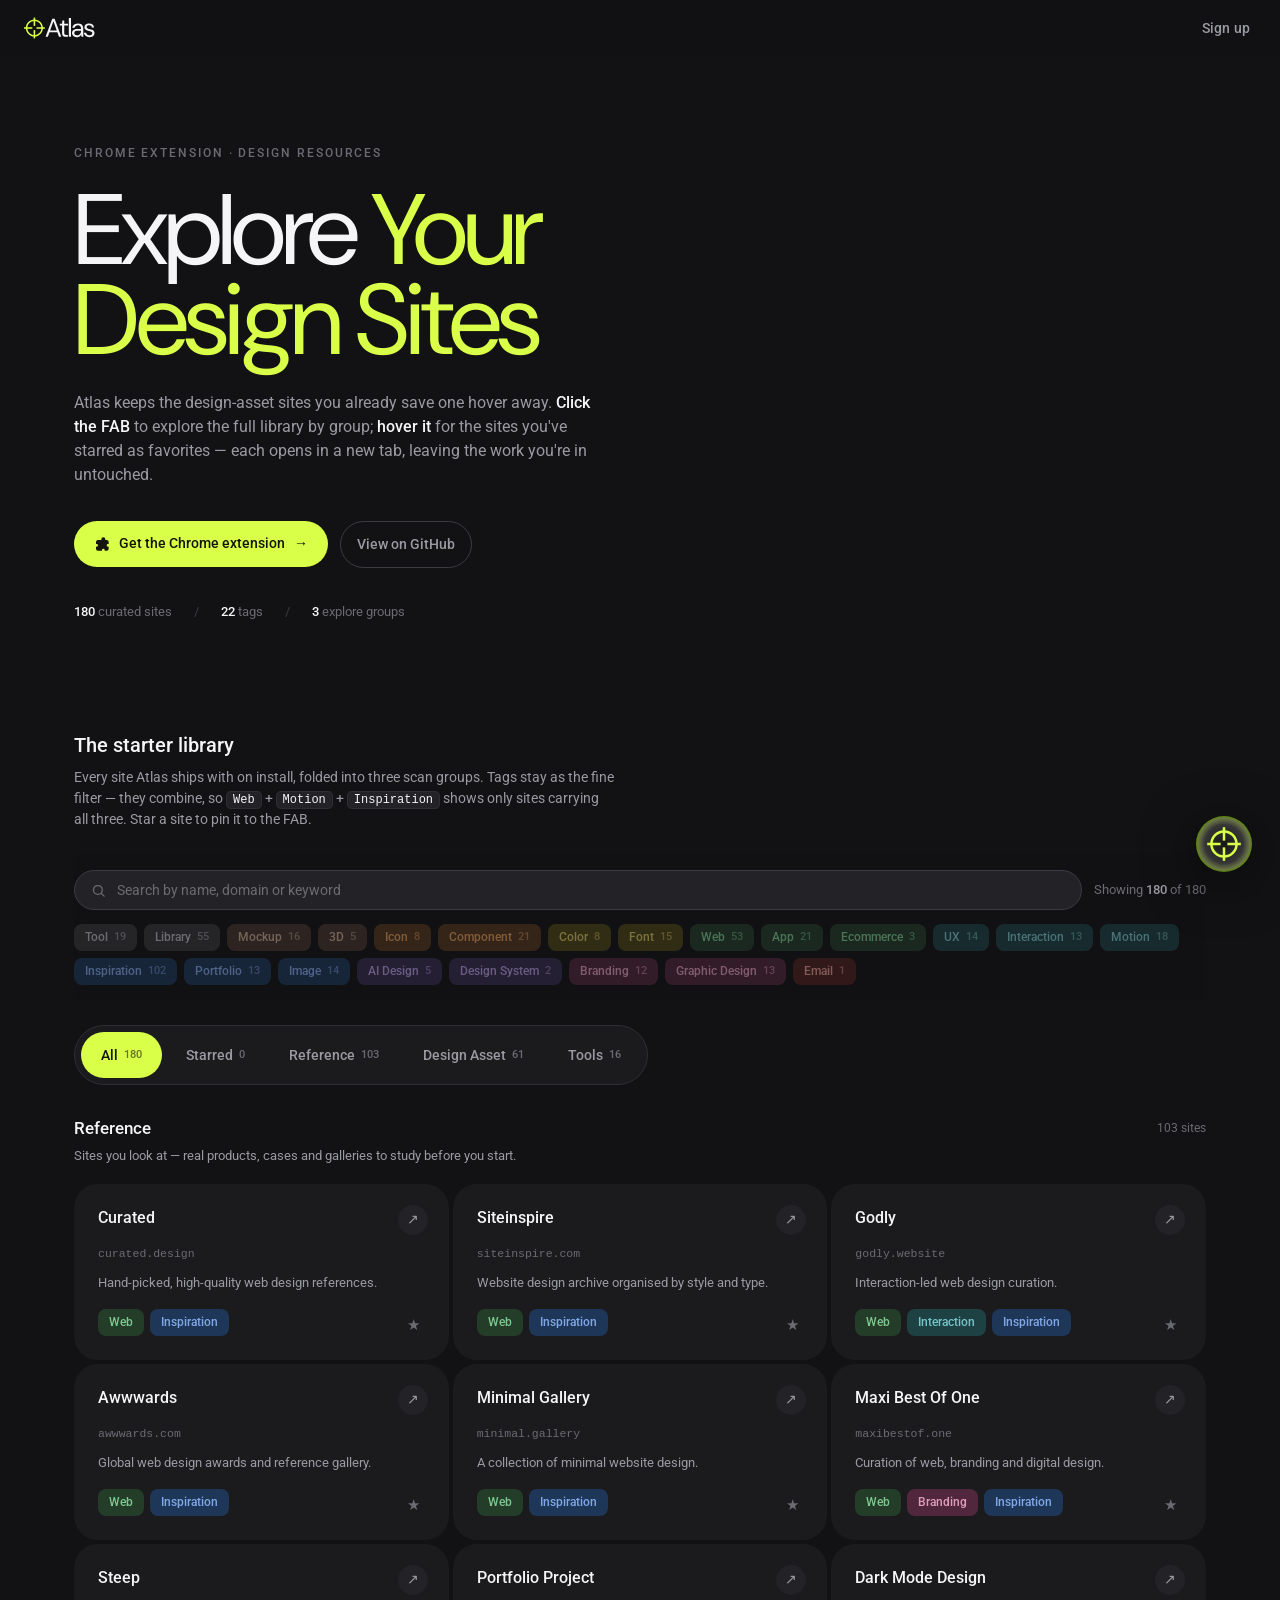
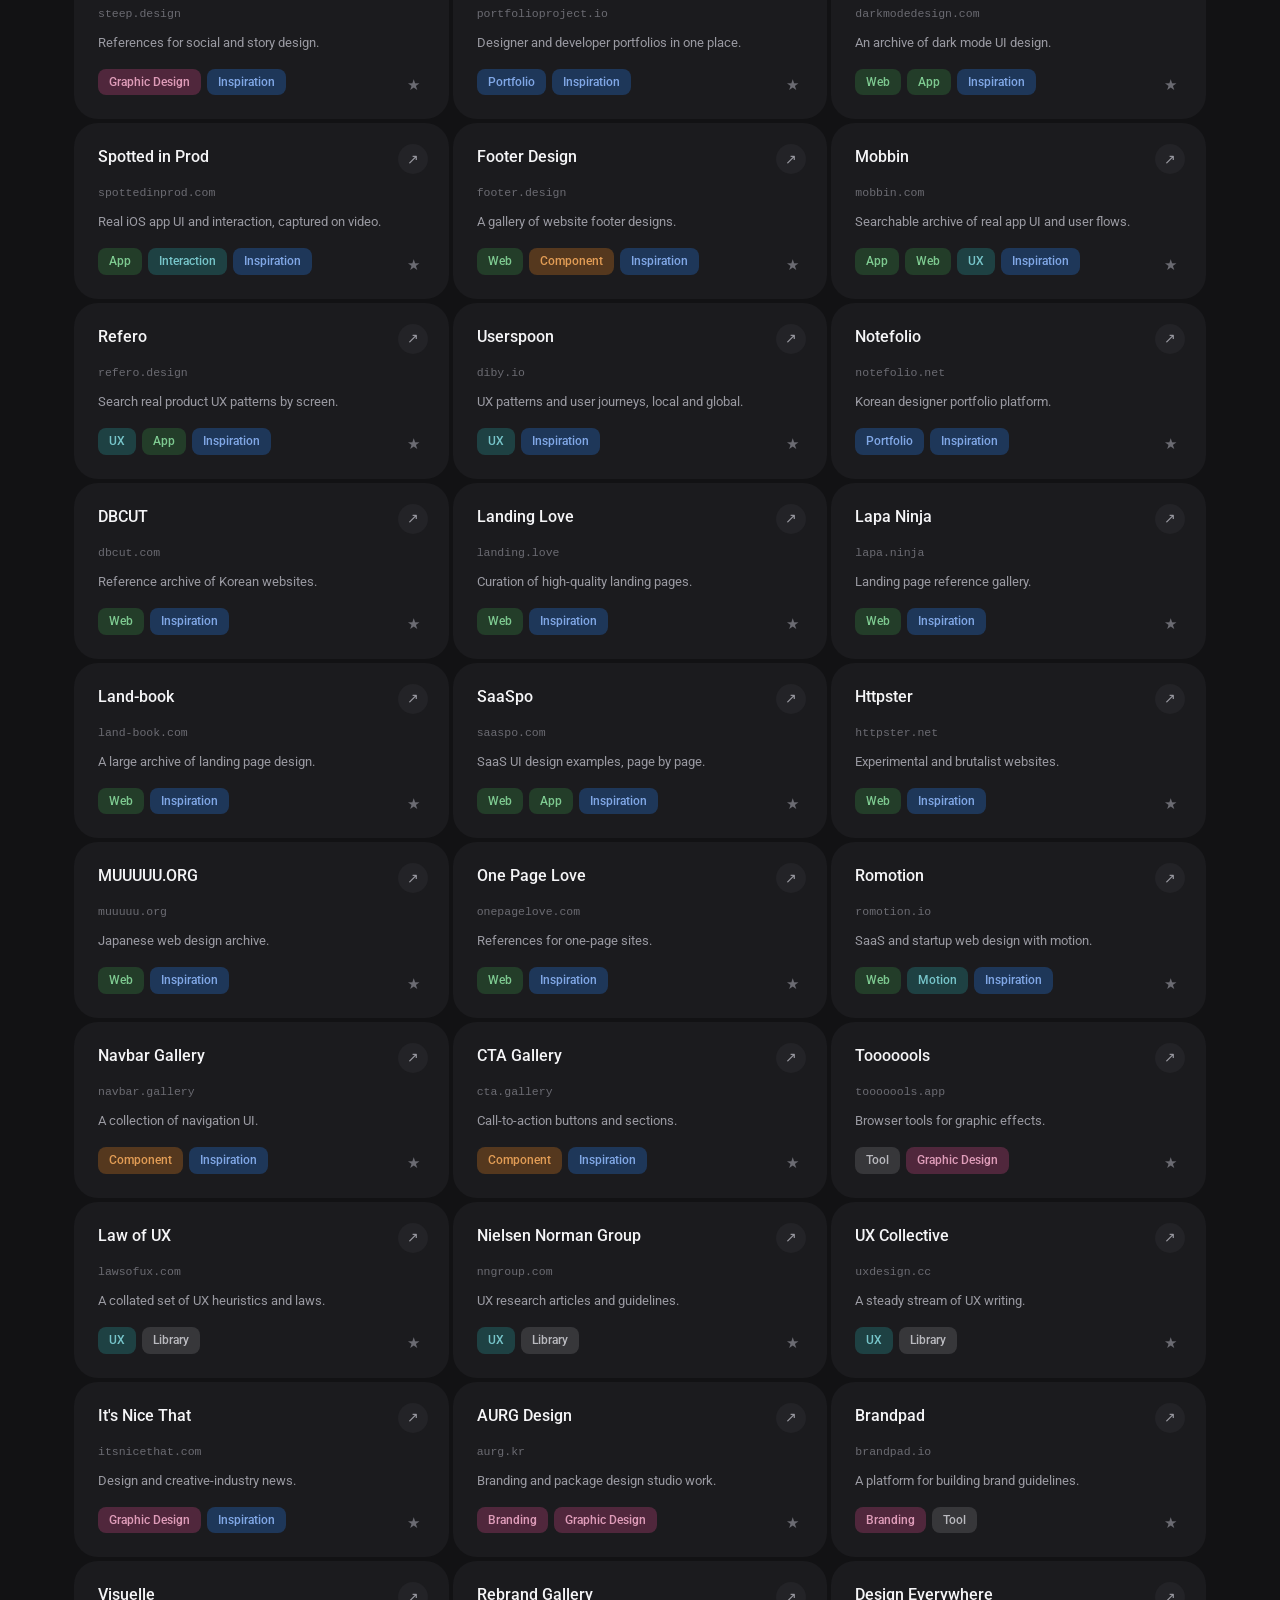
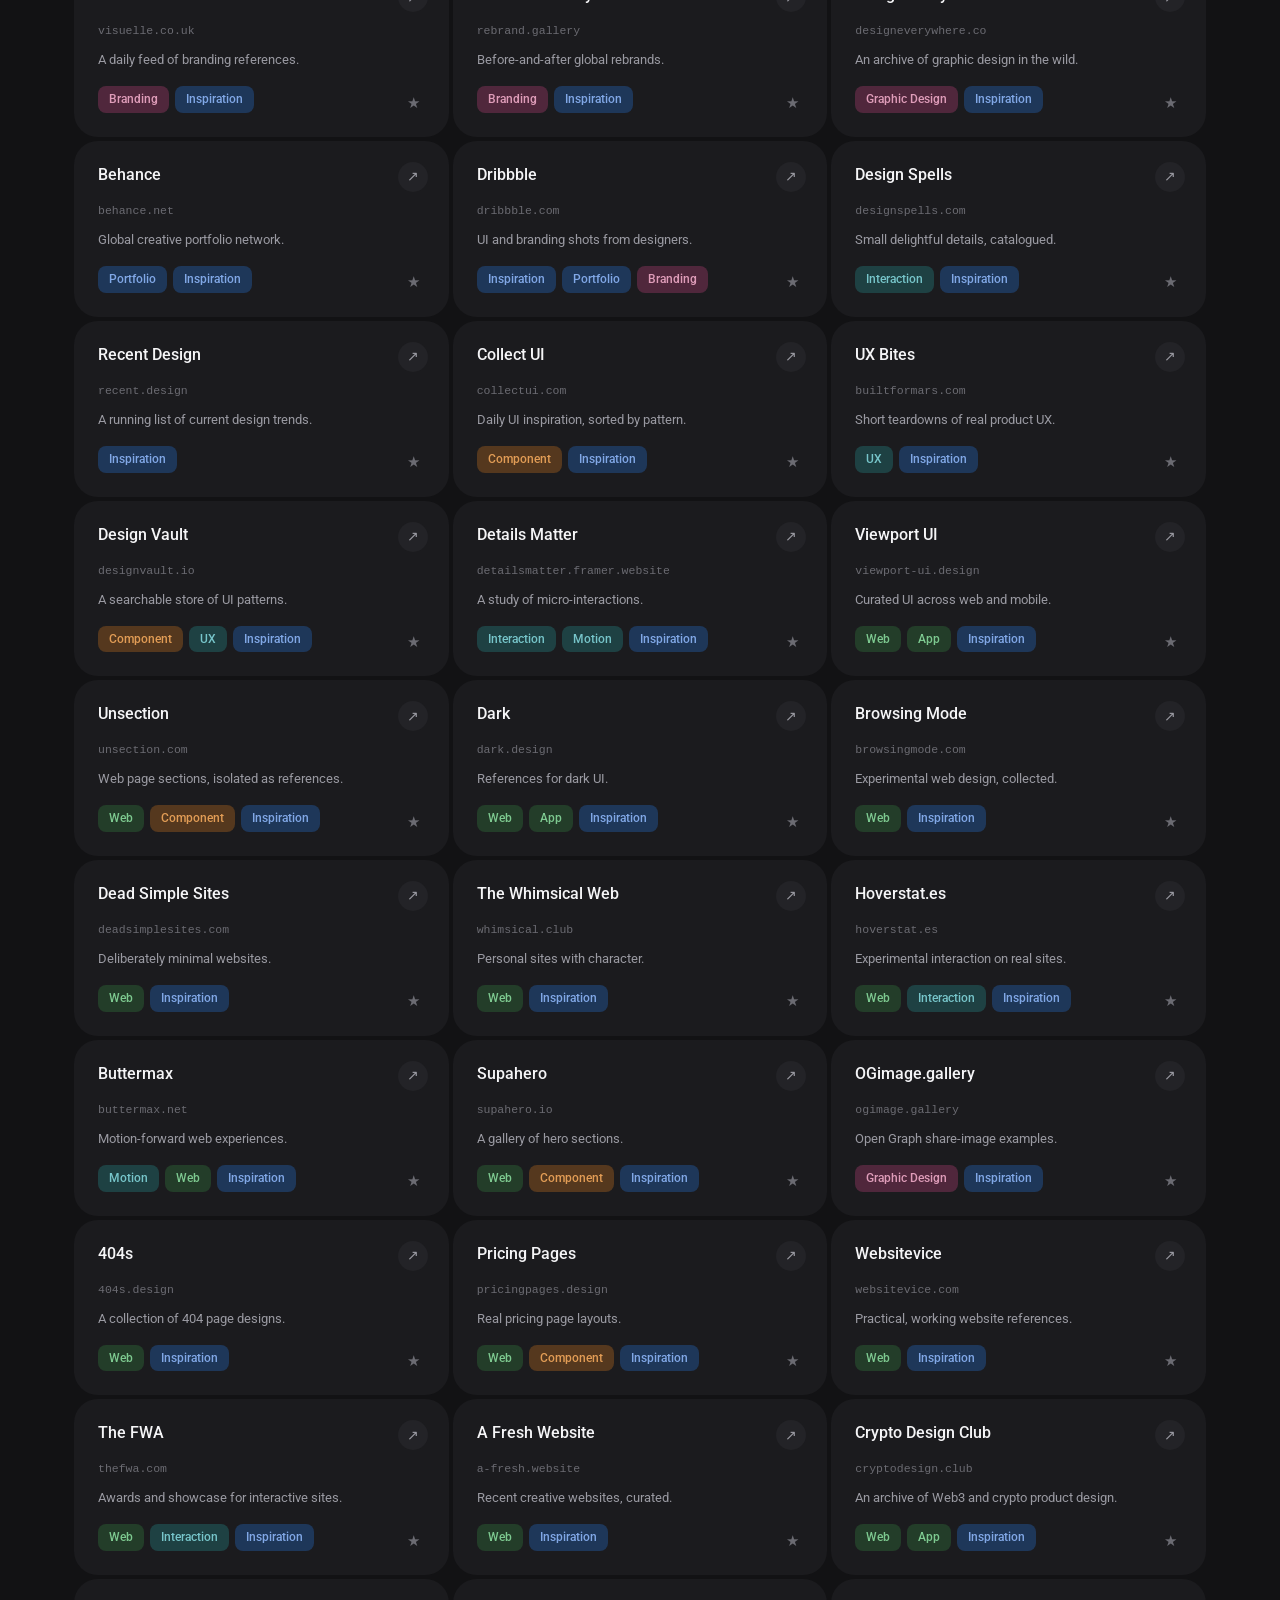
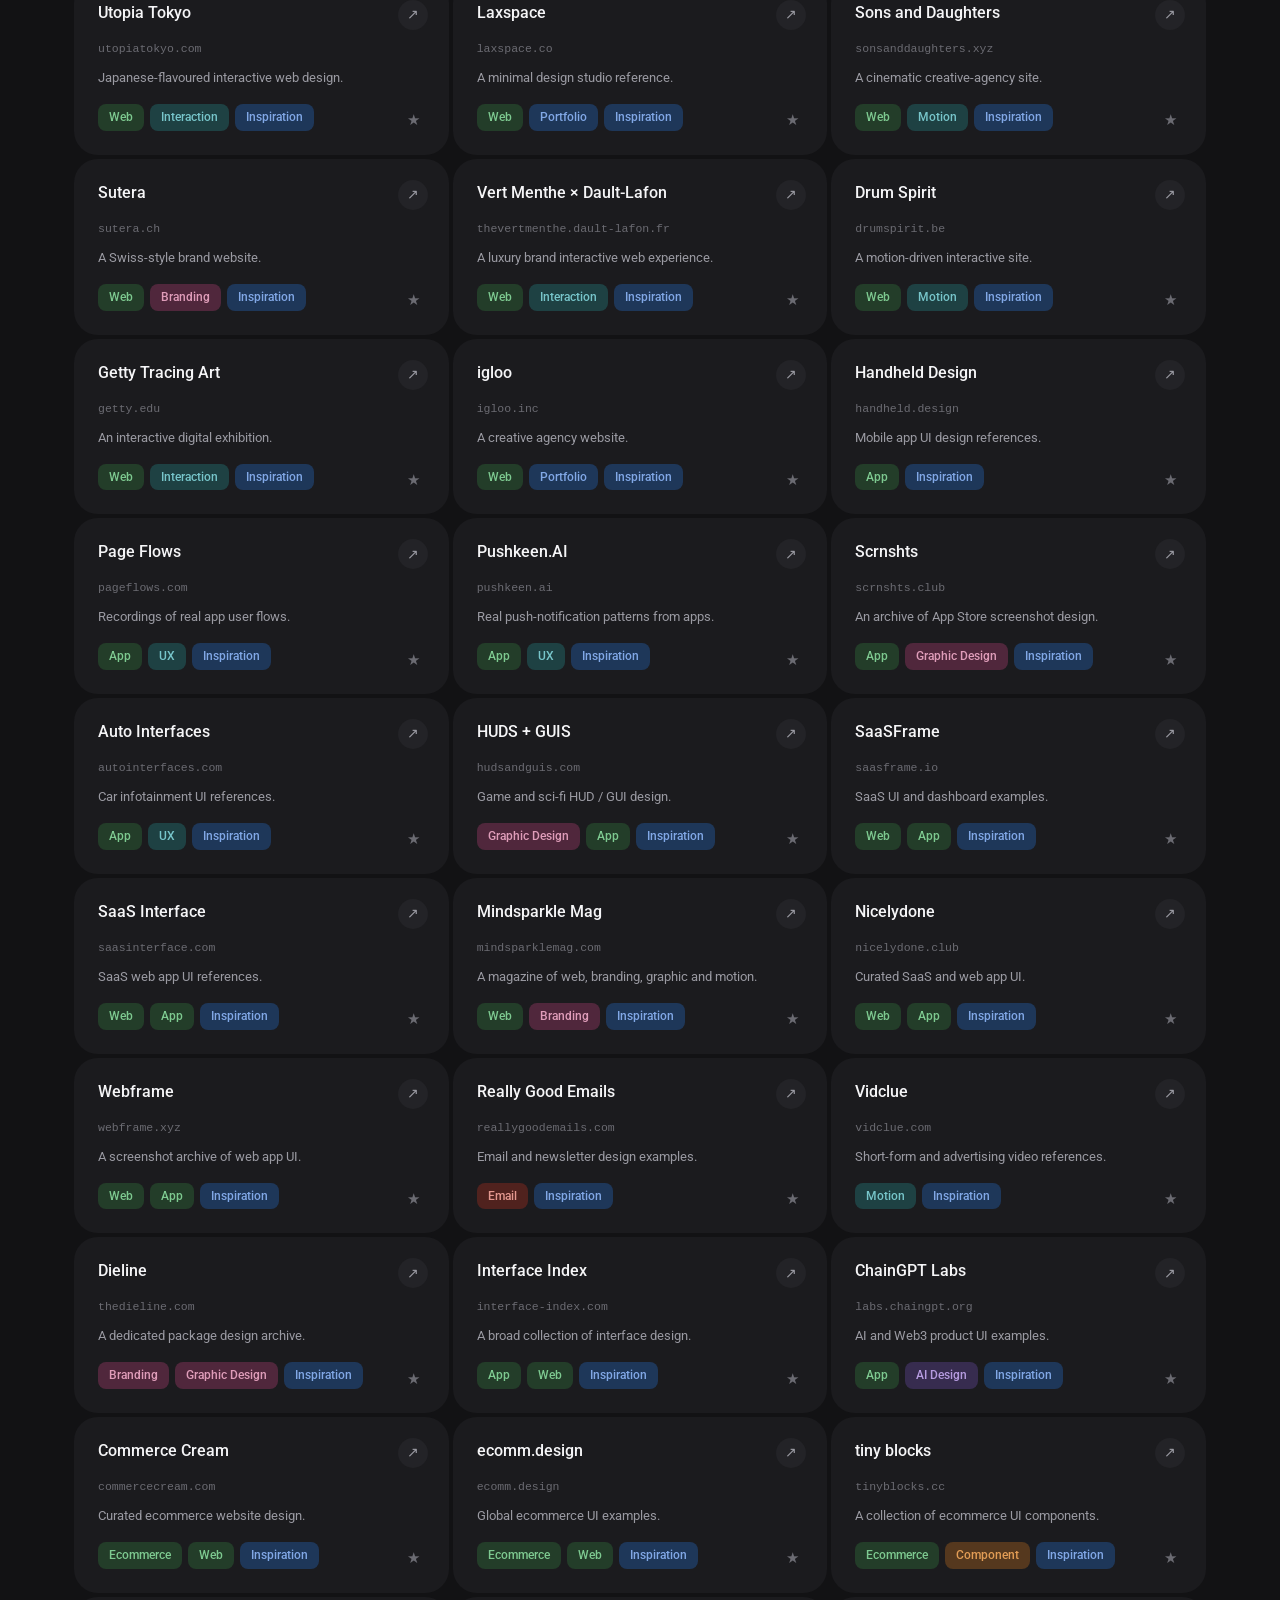
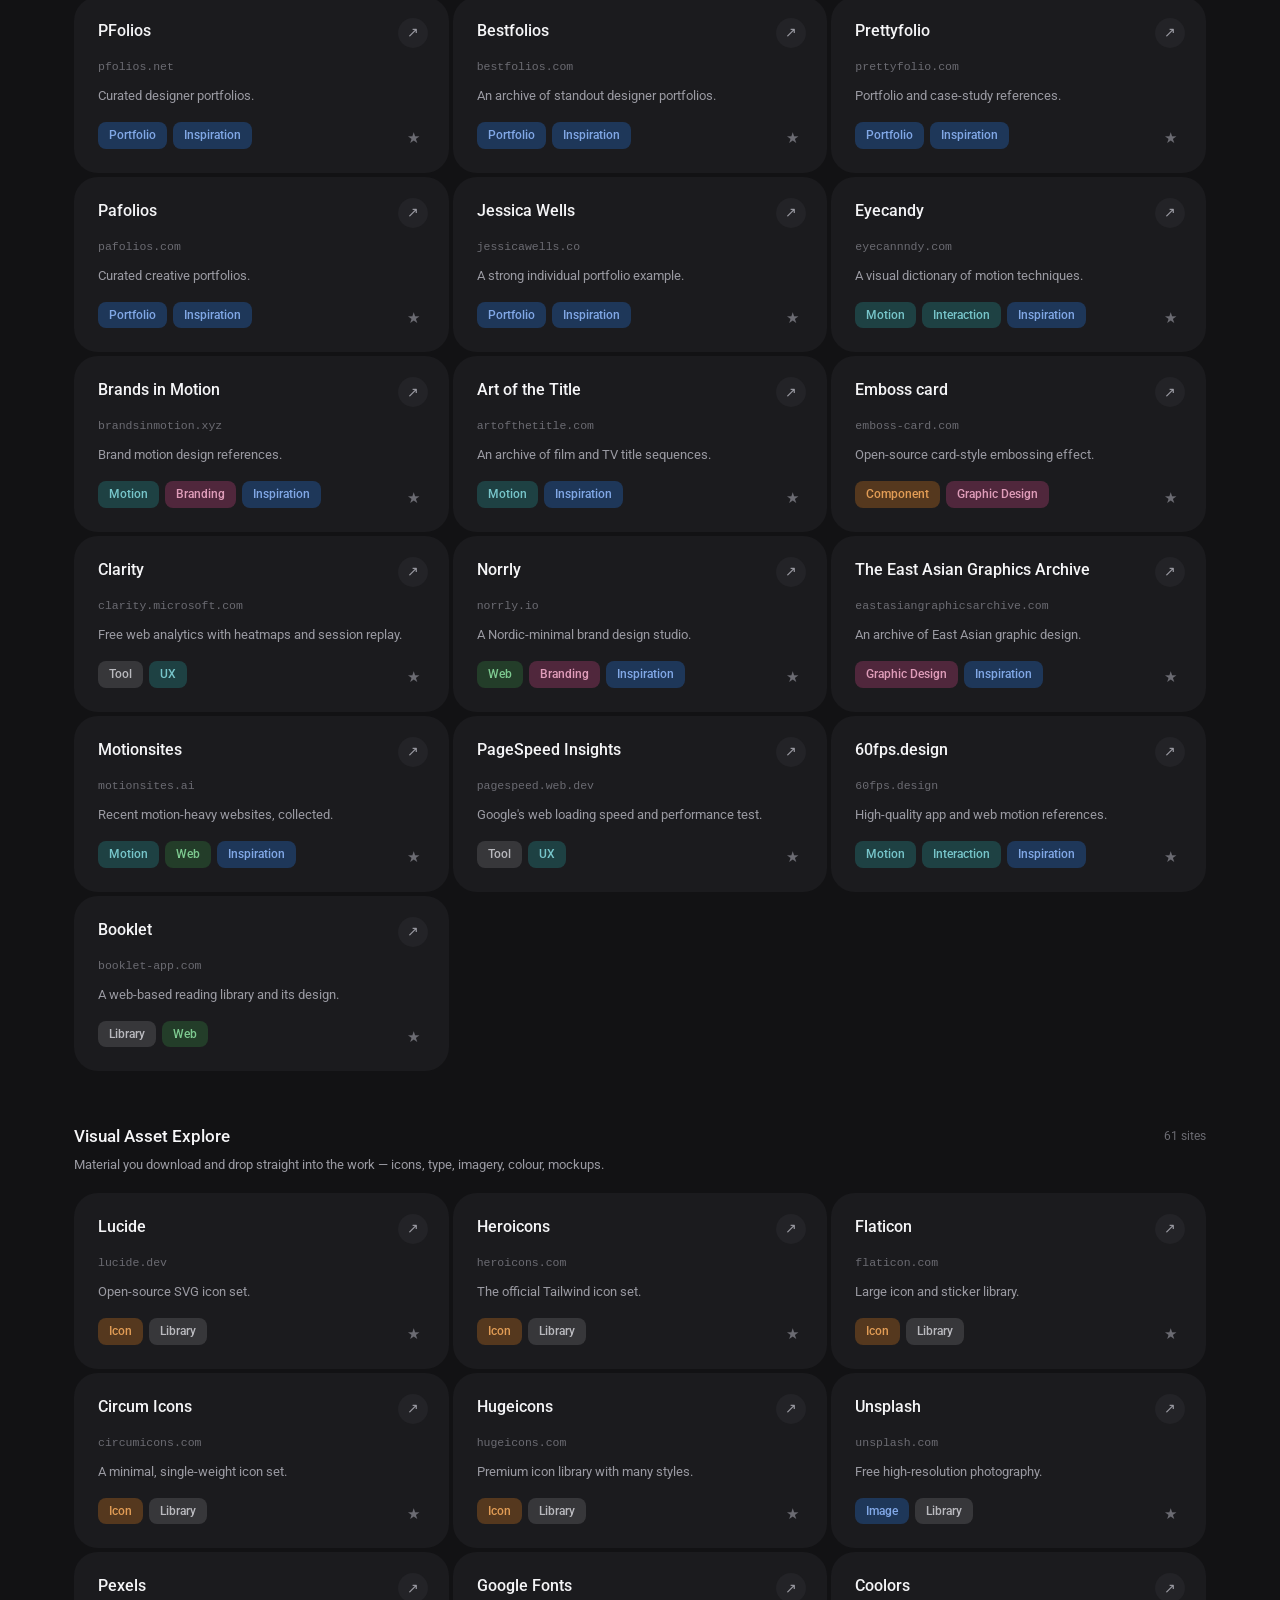
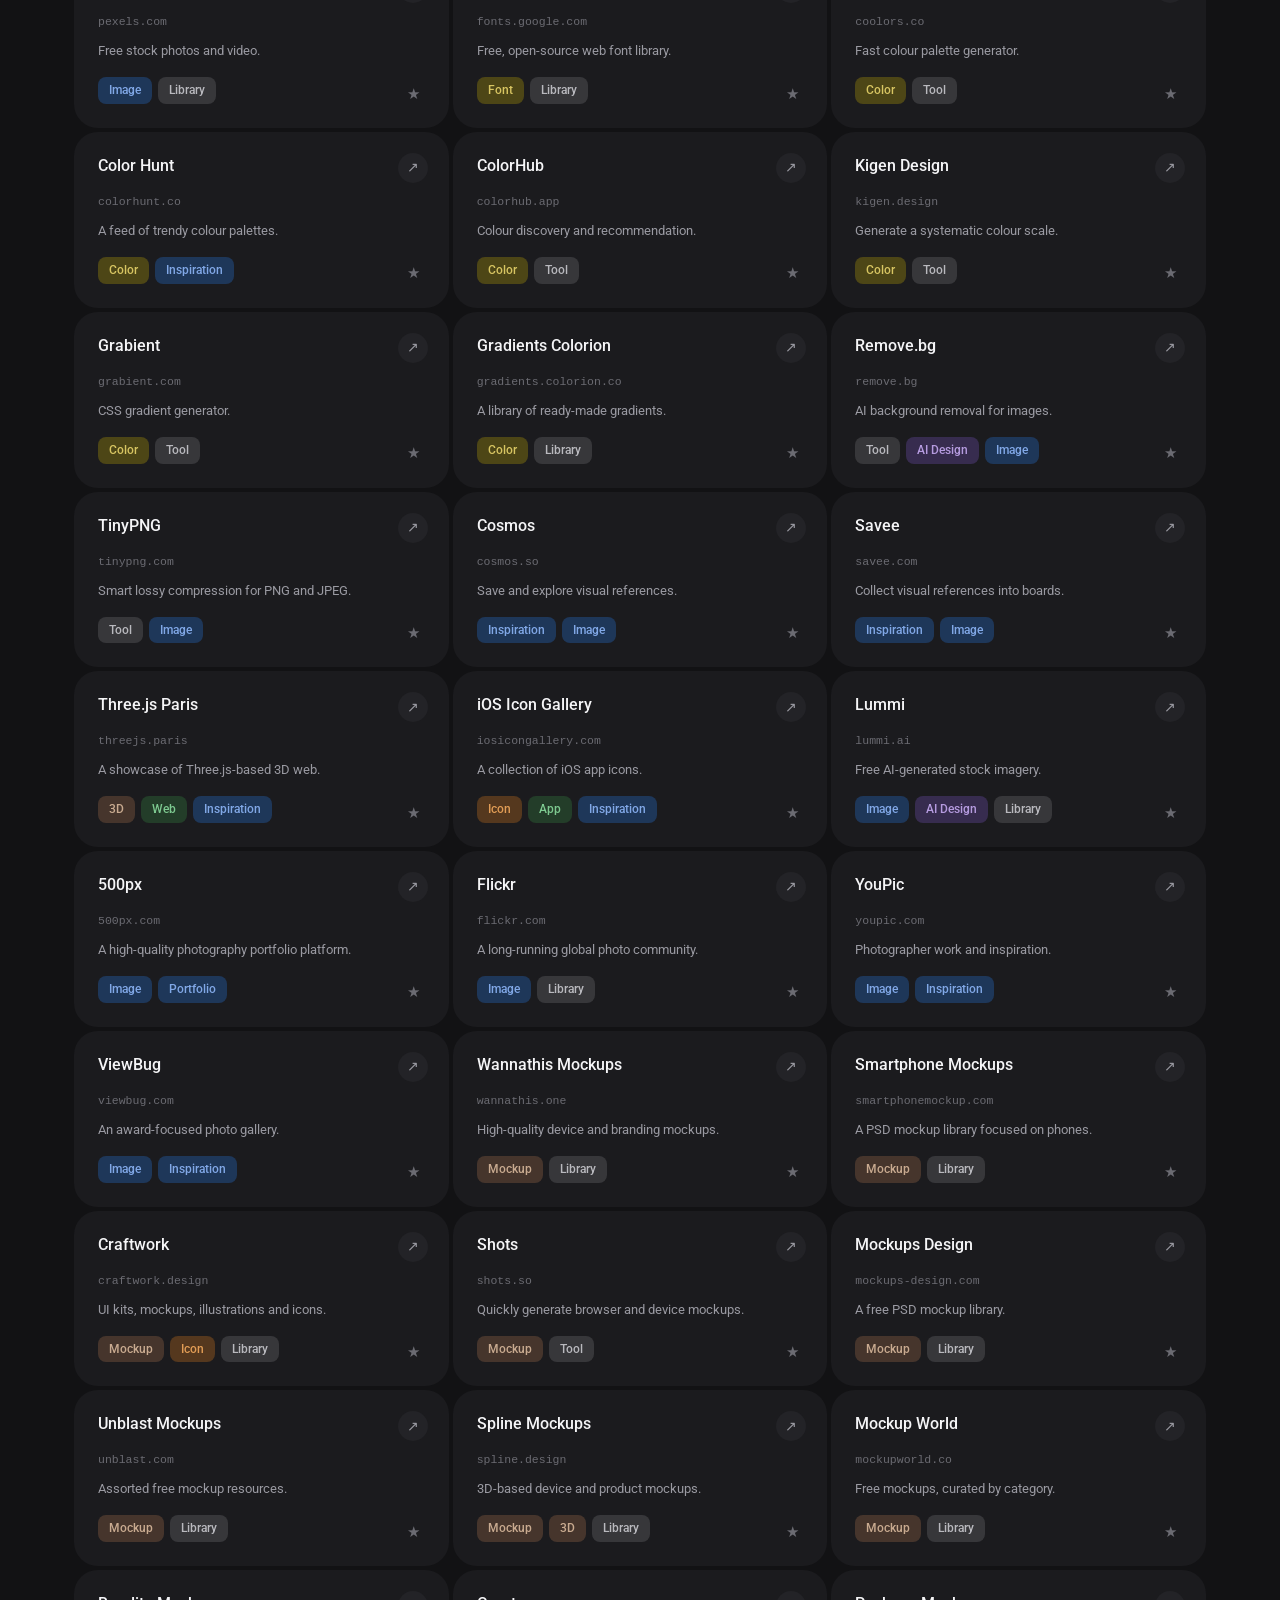
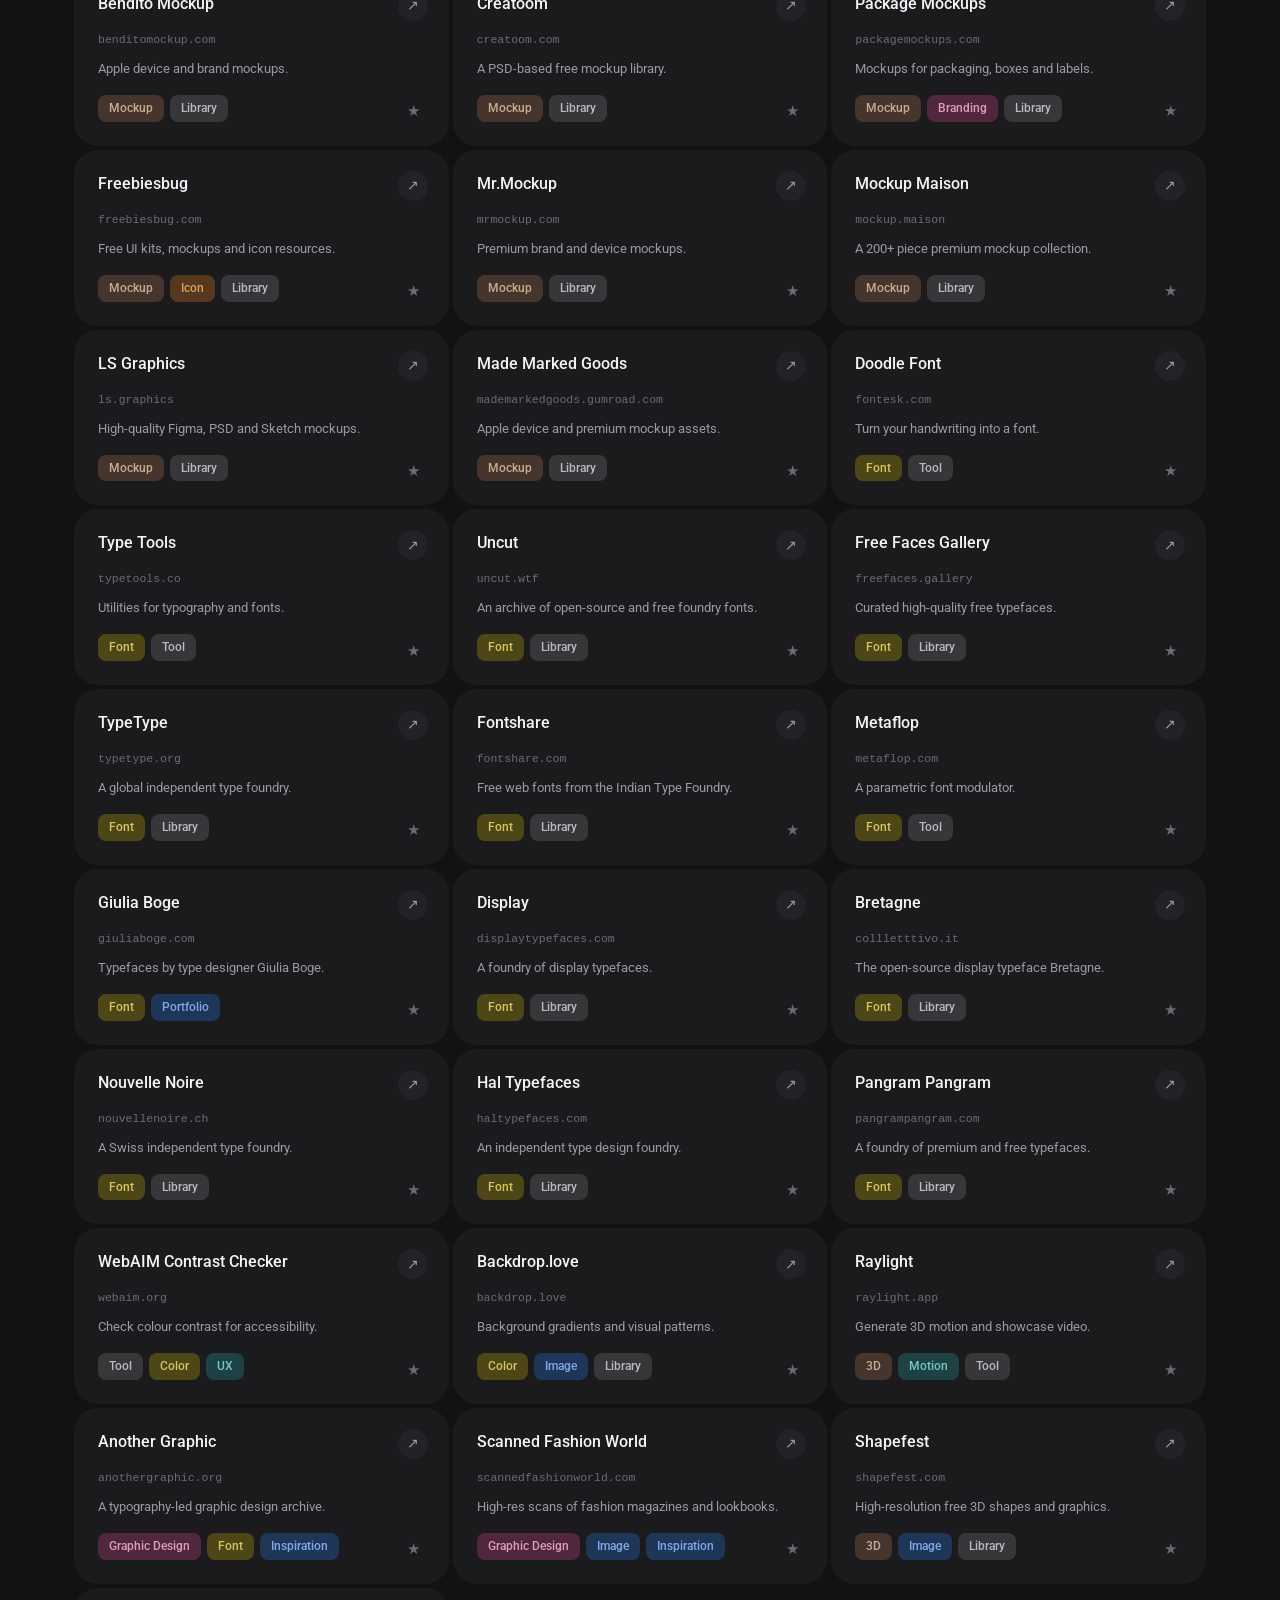
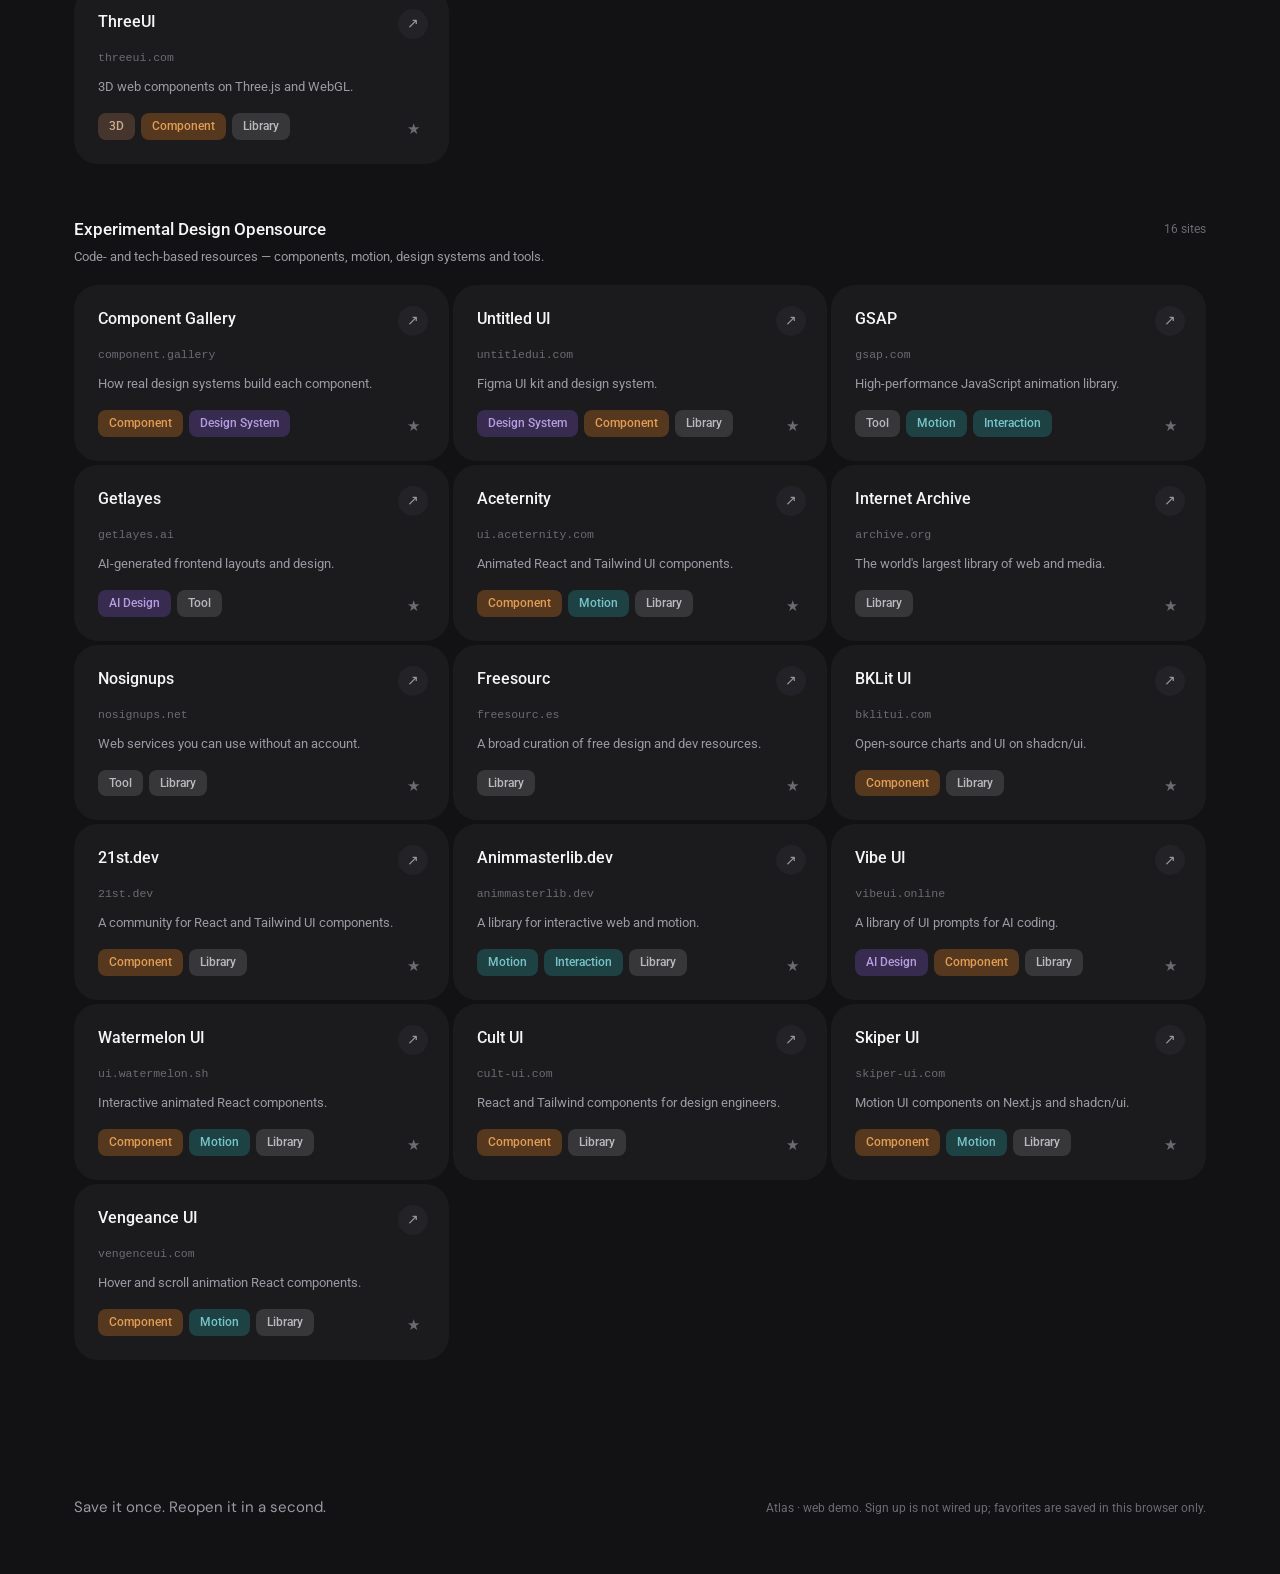
==== index.html @ dc45d429 "Hero type: -4% letter-spacing, 90px line-height Applied to both index.html (.hero-line) and the exte" ====
<!DOCTYPE html>
<html lang="en">
<head>
<meta charset="UTF-8" />
<meta name="viewport" content="width=device-width, initial-scale=1" />
<title>Atlas — Explore Your Design Sites</title>
<meta name="description" content="Atlas is a Chrome extension that keeps your saved design-asset sites one hover away. Explore the 180-site starter library by group, and star favorites onto the FAB." />
<link rel="preconnect" href="https://fonts.googleapis.com" />
<link rel="preconnect" href="https://fonts.gstatic.com" crossorigin />
<link href="https://fonts.googleapis.com/css2?family=Roboto:wght@400;500&family=DM+Sans:opsz,wght@9..40,400;9..40,500&display=swap" rel="stylesheet" />
<style>
  :root {
    --bg-base: #121214;
    --bg-surface: #1B1B1E;
    --bg-elevated: #232327;
    --border: #2E2E33;
    --border-strong: #3B3B41;
    --text-primary: #F5F5F7;
    --text-secondary: #9A9AA2;
    --text-muted: #6B6B72;
    --accent: #DAFF48;
    --accent-text: #14150A;
    --cur: url("custom%20cursor.svg") 2 20, auto;
    --cur-link: url("custom%20cursor.svg") 2 20, pointer;
    --font-ui: 'Roboto', -apple-system, BlinkMacSystemFont, 'Segoe UI', sans-serif;
    --font-hero: 'DM Sans', 'Roboto', sans-serif;
    --font-mono: ui-monospace, 'SF Mono', 'Roboto Mono', Menlo, monospace;
    --radius-sm: 6px;
    --radius-md: 10px;
    --radius-lg: 16px;
    --radius-tag: 8px;
    --header-h: 57px;
  }

  * { box-sizing: border-box; }

  html { scroll-behavior: smooth; }

  body {
    margin: 0;
    background: var(--bg-base);
    color: var(--text-primary);
    font-family: var(--font-ui);
    font-weight: 400;
    line-height: 1.55;
    -webkit-font-smoothing: antialiased;
  }

  a { color: inherit; }

  /* Site-wide custom cursor (custom cursor.svg); cursor inherits, so :root covers everything */
  :root { cursor: var(--cur); }
  a[href], button, label.search, summary, [role="button"], .fav-item { cursor: var(--cur-link); }

  ::selection { background: var(--accent); color: var(--accent-text); }

  :focus-visible {
    outline: 2px solid var(--accent);
    outline-offset: 2px;
    border-radius: 3px;
  }

  /* ---------- Header ---------- */
  .site-header {
    position: sticky;
    top: 0;
    z-index: 40;
    display: flex;
    align-items: center;
    justify-content: space-between;
    gap: 16px;
    padding: 12px 24px;
    background: rgba(18, 18, 20, 0.82);
    backdrop-filter: blur(12px);
    -webkit-backdrop-filter: blur(12px);
  }

  .brand {
    display: inline-flex;
    align-items: center;
    text-decoration: none;
  }
  .brand svg { height: 26px; width: auto; display: block; }

  .signup {
    appearance: none;
    background: transparent;
    border: none;
    padding: 8px 6px;
    margin: 0;
    font-family: var(--font-ui);
    font-weight: 500;
    font-size: 13.5px;
    letter-spacing: 0.01em;
    color: var(--text-secondary);
    cursor: var(--cur-link);
    transition: color 0.15s ease;
  }
  .signup:hover { color: var(--accent); }

  /* ---------- Layout ---------- */
  .wrap {
    max-width: 1180px;
    margin: 0 auto;
    padding: 0 24px;
  }

  /* ---------- Hero ---------- */
  .hero {
    padding: 88px 0 64px;
  }
  .hero-inner { max-width: 860px; }

  .eyebrow {
    font-size: 12px;
    font-weight: 500;
    letter-spacing: 0.16em;
    text-transform: uppercase;
    color: var(--text-muted);
    margin: 0 0 22px;
  }

  .hero-line {
    font-family: var(--font-hero);
    font-weight: 400;
    font-size: clamp(2.75rem, 11vw, 100px);
    line-height: 90px;
    letter-spacing: -0.04em;
    text-wrap: balance;
    margin: 0 0 26px;
  }
  .hero-line .accent { color: var(--accent); }

  .hero-sub {
    font-size: 15.5px;
    color: var(--text-secondary);
    max-width: 60ch;
    margin: 0 0 34px;
  }
  .hero-sub strong { font-weight: 500; color: var(--text-primary); }

  .cta-row {
    display: flex;
    flex-wrap: wrap;
    align-items: center;
    gap: 12px;
    margin: 0 0 34px;
  }

  .btn-cta {
    --glow: 0 0 0 0 rgba(218, 255, 72, 0);
    display: inline-flex;
    align-items: center;
    gap: 9px;
    padding: 12px 20px;
    border: none;
    border-radius: 999px;
    background: var(--accent);
    color: var(--accent-text);
    font-family: var(--font-ui);
    font-weight: 500;
    font-size: 14px;
    text-decoration: none;
    cursor: var(--cur-link);
    box-shadow: var(--glow);
    transition: transform 0.16s ease, box-shadow 0.22s ease, background 0.16s ease;
  }
  .btn-cta .btn-arrow {
    display: inline-flex;
    transition: transform 0.18s ease;
  }
  .btn-cta:hover {
    background: #E4FF6E;
    transform: translateY(-2px);
    box-shadow: 0 10px 30px -6px rgba(218, 255, 72, 0.45);
  }
  .btn-cta:hover .btn-arrow { transform: translateX(3px); }
  .btn-cta:active { transform: translateY(0); box-shadow: 0 4px 14px -4px rgba(218, 255, 72, 0.4); }

  .btn-ghost {
    display: inline-flex;
    align-items: center;
    gap: 7px;
    padding: 12px 16px;
    border-radius: 999px;
    border: 1px solid var(--border-strong);
    background: transparent;
    color: var(--text-secondary);
    font-size: 13.5px;
    font-weight: 500;
    text-decoration: none;
    cursor: var(--cur-link);
    transition: color 0.15s ease, border-color 0.15s ease;
  }
  .btn-ghost:hover { color: var(--text-primary); border-color: var(--text-muted); }

  .stat-row {
    display: flex;
    flex-wrap: wrap;
    align-items: baseline;
    gap: 10px 22px;
    font-size: 13px;
    color: var(--text-muted);
  }
  .stat-row b {
    font-weight: 500;
    color: var(--text-primary);
    font-variant-numeric: tabular-nums;
  }
  .stat-dot { color: var(--border-strong); }

  /* ---------- Library section ---------- */
  .library { padding: 44px 0 96px; }

  .section-head { margin-bottom: 24px; max-width: 60ch; }
  .section-head h2 {
    font-size: 20px;
    font-weight: 500;
    margin: 0 0 6px;
  }
  .section-head p {
    font-size: 13.5px;
    color: var(--text-secondary);
    margin: 0;
  }
  .section-head code {
    font-family: var(--font-mono);
    font-size: 12px;
    color: var(--text-primary);
    background: var(--bg-elevated);
    border: 1px solid var(--border);
    border-radius: 5px;
    padding: 1px 6px;
  }

  /* ---------- Toolbar ---------- */
  .toolbar {
    position: sticky;
    top: var(--header-h);
    z-index: 30;
    background: rgba(18, 18, 20, 0.9);
    backdrop-filter: blur(12px);
    -webkit-backdrop-filter: blur(12px);
    padding: 16px 0 14px;
    margin-bottom: 26px;
  }

  .search-line {
    display: flex;
    flex-wrap: wrap;
    align-items: center;
    gap: 12px;
    margin-bottom: 14px;
  }

  .search {
    flex: 1 1 260px;
    display: flex;
    align-items: center;
    gap: 9px;
    background: var(--bg-elevated);
    border: 1px solid var(--border-strong);
    border-radius: 999px;
    padding: 10px 16px;
    transition: border-color 0.15s ease;
  }
  .search:focus-within { border-color: var(--accent); }
  .search svg { flex-shrink: 0; color: var(--text-muted); }
  .search:focus-within svg { color: var(--accent); }
  .search input {
    flex: 1;
    background: transparent;
    border: none;
    outline: none;
    color: var(--text-primary);
    font-family: var(--font-ui);
    font-size: 13.5px;
  }
  .search input::placeholder { color: var(--text-muted); }

  .result-count {
    font-size: 12.5px;
    color: var(--text-muted);
    font-variant-numeric: tabular-nums;
    white-space: nowrap;
  }
  .result-count b { color: var(--text-secondary); font-weight: 500; }

  .clear-btn {
    appearance: none;
    background: transparent;
    border: 1px solid var(--border-strong);
    border-radius: var(--radius-sm);
    color: var(--text-secondary);
    font-family: var(--font-ui);
    font-size: 12.5px;
    padding: 7px 12px;
    cursor: var(--cur-link);
    transition: color 0.15s ease, border-color 0.15s ease;
  }
  .clear-btn:hover { color: var(--text-primary); border-color: var(--text-muted); }
  .clear-btn[hidden] { display: none; }

  .tag-filter {
    display: flex;
    flex-wrap: wrap;
    gap: 7px;
  }

  .tag {
    display: inline-flex;
    align-items: center;
    gap: 6px;
    border-radius: var(--radius-tag);
    font-size: 12px;
    font-weight: 500;
    padding: 4px 10px;
    line-height: 1.4;
    white-space: nowrap;
  }
  .tag .n {
    font-size: 10.5px;
    opacity: 0.6;
    font-variant-numeric: tabular-nums;
  }

  button.tag {
    appearance: none;
    border: 1px solid transparent;
    cursor: var(--cur-link);
    opacity: 0.5;
    transition: opacity 0.14s ease, box-shadow 0.14s ease, border-color 0.14s ease;
    font-family: var(--font-ui);
  }
  button.tag:hover { opacity: 0.85; }
  button.tag[aria-pressed="true"] { opacity: 1; }

  /* ---------- In-page nav (segmented control) ---------- */
  .viewnav {
    display: inline-flex;
    align-items: center;
    height: 60px;
    gap: 4px;
    margin-bottom: 30px;
    padding: 6px;
    background: var(--bg-surface);
    border: 1px solid var(--border);
    border-radius: 999px;
  }
  .viewnav button {
    appearance: none;
    border: none;
    height: 100%;
    display: inline-flex;
    align-items: center;
    background: transparent;
    color: var(--text-secondary);
    font-family: var(--font-ui);
    font-weight: 500;
    font-size: 13.5px;
    padding: 0 20px;
    border-radius: 999px;
    cursor: var(--cur-link);
    white-space: nowrap;
    transition: color 0.15s ease, background 0.15s ease;
  }
  .viewnav button:hover { color: var(--text-primary); }
  .viewnav button[aria-selected="true"] {
    background: var(--accent);
    color: var(--accent-text);
  }
  .viewnav .vn-count {
    font-size: 11px;
    color: var(--text-muted);
    margin-left: 6px;
    font-variant-numeric: tabular-nums;
  }
  .viewnav button[aria-selected="true"] .vn-count { color: rgba(20, 21, 10, 0.6); }

  @media (max-width: 560px) {
    .viewnav { display: flex; width: 100%; overflow-x: auto; }
  }

  /* ---------- Card grid ---------- */
  .grid {
    display: grid;
    grid-template-columns: repeat(auto-fill, minmax(288px, 1fr));
    gap: 4px;
  }

  .card {
    display: flex;
    flex-direction: column;
    gap: 10px;
    background: var(--bg-surface);
    border: none;
    border-radius: 24px;
    padding: 24px;
    transition: transform 0.15s ease, background 0.15s ease;
  }
  .card:hover {
    background: #212125;
    transform: translateY(-2px);
  }

  .card-top {
    display: flex;
    align-items: flex-start;
    justify-content: space-between;
    gap: 10px;
  }
  .card-name {
    font-size: 16px;
    font-weight: 500;
    margin: 0;
    line-height: 1.3;
  }
  .card-open {
    flex-shrink: 0;
    width: 30px;
    height: 30px;
    margin: -3px -3px 0 0;
    display: flex;
    align-items: center;
    justify-content: center;
    border-radius: 50%;
    background: var(--bg-elevated);
    color: var(--text-secondary);
    text-decoration: none;
    font-size: 14px;
    transition: background 0.15s ease, color 0.15s ease;
  }
  .card-open:hover { background: var(--accent); color: var(--accent-text); }

  .card-domain {
    font-family: var(--font-mono);
    font-size: 11.5px;
    color: var(--text-muted);
    word-break: break-all;
  }

  .card-desc {
    font-size: 13px;
    color: var(--text-secondary);
    margin: 0;
    display: -webkit-box;
    -webkit-line-clamp: 3;
    -webkit-box-orient: vertical;
    overflow: hidden;
  }

  .card-foot {
    display: flex;
    align-items: flex-end;
    justify-content: space-between;
    gap: 10px;
    margin-top: auto;
    padding-top: 6px;
  }
  .card-tags {
    display: flex;
    flex-wrap: wrap;
    gap: 6px;
  }
  .card-tags button.tag { opacity: 0.92; }
  .card-tags button.tag:hover { opacity: 1; }

  .card-star {
    flex-shrink: 0;
    align-self: flex-end;
    margin: 0 -4px -4px 0;
    width: 30px;
    height: 30px;
    display: flex;
    align-items: center;
    justify-content: center;
    border: none;
    background: transparent;
    color: var(--text-muted);
    font-size: 15px;
    line-height: 1;
    border-radius: 50%;
    cursor: var(--cur-link);
    transition: color 0.15s ease, background 0.15s ease, transform 0.15s ease;
  }
  .card-star:hover { color: var(--text-secondary); background: var(--bg-elevated); }
  .card-star:active { transform: scale(0.88); }
  .card-star[aria-pressed="true"] { color: var(--accent); }

  /* ---------- Explore groups (planning doc §7-3) ---------- */
  #groups { display: flex; flex-direction: column; gap: 52px; }
  .group[hidden] { display: none; }

  .group-head {
    display: flex;
    align-items: flex-start;
    justify-content: space-between;
    gap: 16px;
    margin-bottom: 18px;
  }
  .group-titles { max-width: 64ch; }
  .group-titles h3 {
    font-size: 17px;
    font-weight: 500;
    margin: 0 0 5px;
  }
  .group-titles p {
    font-size: 13px;
    color: var(--text-secondary);
    margin: 0;
  }
  .group-count {
    flex-shrink: 0;
    font-size: 12px;
    color: var(--text-muted);
    font-variant-numeric: tabular-nums;
    white-space: nowrap;
    padding-top: 4px;
  }
  .group-empty {
    color: var(--text-muted);
    font-size: 13px;
    margin: 4px 0 0;
  }
  .groups-empty {
    color: var(--text-muted);
    font-size: 14px;
    text-align: center;
    padding: 64px 20px;
    margin: 0;
  }

  /* ---------- FAB dock — the Chrome-extension FAB (planning doc §8) ---------- */
  .fab-dock {
    position: fixed;
    right: 28px;
    bottom: 28px;
    z-index: 50;
    display: flex;
    flex-direction: column;
    align-items: flex-end;
    gap: 12px;
  }

  .fav-stack {
    display: flex;
    flex-direction: column;
    align-items: flex-end;
    gap: 8px;
    opacity: 0;
    transform: translateY(8px);
    pointer-events: none;
    transition: opacity 0.18s ease, transform 0.18s ease;
  }
  .fab-dock:hover .fav-stack,
  .fab-dock:focus-within .fav-stack {
    opacity: 1;
    transform: translateY(0);
    pointer-events: auto;
  }

  .fav-item {
    display: inline-flex;
    align-items: center;
    gap: 10px;
    max-width: 244px;
    padding: 8px 13px;
    background: var(--bg-elevated);
    border: 1px solid var(--border-strong);
    border-radius: 999px;
    color: var(--text-primary);
    font-size: 12.5px;
    font-weight: 500;
    text-decoration: none;
    box-shadow: 0 8px 22px rgba(0, 0, 0, 0.45);
    transition: border-color 0.15s ease;
  }
  .fav-item > span:first-child { overflow: hidden; text-overflow: ellipsis; white-space: nowrap; }
  .fav-item .fav-go { color: var(--text-muted); flex-shrink: 0; }
  .fav-item:hover { border-color: var(--accent); }
  .fav-item:hover .fav-go { color: var(--accent); }

  .fav-empty {
    margin: 0;
    padding: 8px 13px;
    background: var(--bg-elevated);
    border: 1px dashed var(--border-strong);
    border-radius: 999px;
    color: var(--text-muted);
    font-size: 12px;
    box-shadow: 0 8px 22px rgba(0, 0, 0, 0.45);
  }

  .fab {
    position: relative;
    width: 56px;
    height: 56px;
    padding: 0;
    border: none;
    background: transparent;
    border-radius: 50%;
    cursor: var(--cur-link);
    filter: drop-shadow(0 10px 26px rgba(0, 0, 0, 0.55));
    transition: transform 0.16s ease;
  }
  .fab img { display: block; width: 56px; height: 56px; pointer-events: none; }
  .fab:hover { transform: translateY(-2px); }
  .fab:active { transform: translateY(0); }

  .fab-badge {
    position: absolute;
    top: -3px;
    right: -3px;
    min-width: 18px;
    height: 18px;
    padding: 0 4px;
    display: flex;
    align-items: center;
    justify-content: center;
    border-radius: 999px;
    background: var(--accent);
    color: var(--accent-text);
    font-size: 11px;
    font-weight: 500;
    font-variant-numeric: tabular-nums;
    border: 2px solid var(--bg-base);
  }
  .fab-badge[hidden] { display: none; }

  /* ---------- Footer ---------- */
  .site-footer {
    padding: 40px 0 56px;
  }
  .footer-inner {
    display: flex;
    flex-wrap: wrap;
    align-items: baseline;
    justify-content: space-between;
    gap: 14px;
  }
  .footer-tag {
    font-family: var(--font-hero);
    font-size: 15px;
    color: var(--text-secondary);
  }
  .footer-note {
    font-size: 12px;
    color: var(--text-muted);
  }

  @media (max-width: 560px) {
    .hero { padding: 60px 0 48px; }
    .hero-line { line-height: 1.06; }
    .wrap { padding: 0 18px; }
    .site-header { padding: 12px 18px; }
    .fab-dock { right: 16px; bottom: 16px; }
    .group-head { flex-direction: column; gap: 6px; }
  }

  @media (prefers-reduced-motion: reduce) {
    * { transition: none !important; scroll-behavior: auto; }
  }
</style>
</head>
<body>

<header class="site-header">
  <a class="brand" href="#top" aria-label="Atlas — home">
    <svg viewBox="0 0 277 100" fill="none" xmlns="http://www.w3.org/2000/svg" role="img" aria-label="Atlas">
      <path d="M43 42L37 42L37 10L43 10L43 42Z" fill="#DAFF48"/>
      <path d="M43 90L37 90L37 58L43 58L43 90Z" fill="#DAFF48"/>
      <path d="M-1.66893e-06 53L-1.40666e-06 47L32 47L32 53L-1.66893e-06 53Z" fill="#DAFF48"/>
      <path d="M48 53L48 47L80 47L80 53L48 53Z" fill="#DAFF48"/>
      <path d="M67 50C67 35.0883 54.9117 23 40 23C25.0883 23 13 35.0883 13 50C13 64.9117 25.0883 77 40 77V83C21.7746 83 7 68.2254 7 50C7 31.7746 21.7746 17 40 17C58.2254 17 73 31.7746 73 50C73 68.2254 58.2254 83 40 83V77C54.9117 77 67 64.9117 67 50Z" fill="#DAFF48"/>
      <path d="M83 84L108.8 14H117.7L143.4 84H134.5L113.2 24.5L91.8 84H83ZM94.8 66L97.2 59.2H128.9L131.3 66H94.8ZM161.007 84C158.007 84 155.407 83.5333 153.207 82.6C151.007 81.6667 149.307 80.1 148.107 77.9C146.974 75.6333 146.407 72.6 146.407 68.8V40.7H137.607V33.6H146.407L147.507 21.4H154.807V33.6H169.407V40.7H154.807V68.8C154.807 71.9333 155.44 74.0667 156.707 75.2C157.974 76.2667 160.207 76.8 163.407 76.8H168.807V84H161.007ZM172.367 84V12H180.767V84H172.367ZM203.033 85.2C198.966 85.2 195.566 84.5 192.833 83.1C190.099 81.6333 188.066 79.7333 186.733 77.4C185.399 75 184.733 72.4 184.733 69.6C184.733 66.2 185.599 63.3333 187.333 61C189.133 58.6 191.633 56.8 194.833 55.6C198.099 54.3333 201.933 53.7 206.333 53.7H219.633C219.633 50.5667 219.133 47.9667 218.133 45.9C217.199 43.7667 215.799 42.1667 213.933 41.1C212.133 40.0333 209.866 39.5 207.133 39.5C203.933 39.5 201.166 40.3 198.833 41.9C196.499 43.5 195.066 45.8667 194.533 49H185.933C186.333 45.4 187.533 42.4 189.533 40C191.599 37.5333 194.199 35.6667 197.333 34.4C200.466 33.0667 203.733 32.4 207.133 32.4C211.799 32.4 215.666 33.2667 218.733 35C221.866 36.6667 224.199 39.0333 225.733 42.1C227.266 45.1 228.033 48.6667 228.033 52.8V84H220.533L220.033 75.1C219.366 76.5 218.499 77.8333 217.433 79.1C216.433 80.3 215.233 81.3667 213.833 82.3C212.433 83.1667 210.833 83.8667 209.033 84.4C207.299 84.9333 205.299 85.2 203.033 85.2ZM204.333 78.1C206.666 78.1 208.766 77.6333 210.633 76.7C212.566 75.7 214.199 74.3667 215.533 72.7C216.866 70.9667 217.866 69.0667 218.533 67C219.266 64.9333 219.633 62.7667 219.633 60.5V60.2H207.033C203.766 60.2 201.133 60.6 199.133 61.4C197.133 62.1333 195.699 63.2 194.833 64.6C193.966 65.9333 193.533 67.4667 193.533 69.2C193.533 71 193.933 72.5667 194.733 73.9C195.599 75.2333 196.833 76.2667 198.433 77C200.099 77.7333 202.066 78.1 204.333 78.1ZM252.027 85.2C247.827 85.2 244.161 84.5 241.027 83.1C237.961 81.7 235.494 79.7667 233.627 77.3C231.827 74.7667 230.727 71.8 230.327 68.4H238.927C239.261 70.1333 239.961 71.7333 241.027 73.2C242.094 74.6667 243.527 75.8667 245.327 76.8C247.194 77.6667 249.461 78.1 252.127 78.1C254.461 78.1 256.394 77.7667 257.927 77.1C259.461 76.3667 260.594 75.4 261.327 74.2C262.127 73 262.527 71.7 262.527 70.3C262.527 68.2333 262.027 66.6667 261.027 65.6C260.094 64.5333 258.694 63.7 256.827 63.1C254.961 62.4333 252.694 61.8667 250.027 61.4C247.827 61 245.661 60.4667 243.527 59.8C241.394 59.1333 239.494 58.2667 237.827 57.2C236.161 56.0667 234.827 54.7 233.827 53.1C232.894 51.5 232.427 49.5333 232.427 47.2C232.427 44.3333 233.161 41.8 234.627 39.6C236.094 37.3333 238.194 35.5667 240.927 34.3C243.727 33.0333 246.961 32.4 250.627 32.4C256.027 32.4 260.394 33.7 263.727 36.3C267.061 38.9 269.027 42.6667 269.627 47.6H261.327C260.994 45.0667 259.894 43.1 258.027 41.7C256.227 40.2333 253.727 39.5 250.527 39.5C247.394 39.5 244.994 40.1333 243.327 41.4C241.727 42.6667 240.927 44.3333 240.927 46.4C240.927 47.7333 241.361 48.9333 242.227 50C243.161 51 244.494 51.8667 246.227 52.6C248.027 53.3333 250.227 53.9333 252.827 54.4C256.161 55 259.194 55.8 261.927 56.8C264.661 57.8 266.861 59.3 268.527 61.3C270.261 63.2333 271.127 66 271.127 69.6C271.127 72.7333 270.327 75.4667 268.727 77.8C267.194 80.1333 264.994 81.9667 262.127 83.3C259.261 84.5667 255.894 85.2 252.027 85.2Z" fill="#F5F5F7"/>
    </svg>
  </a>
  <button type="button" class="signup">Sign up</button>
</header>

<main id="top">

  <section class="hero">
    <div class="wrap">
      <div class="hero-inner">
        <p class="eyebrow">Chrome extension &middot; Design resources</p>
        <h1 class="hero-line">Explore <span class="accent">Your Design Sites</span></h1>
        <p class="hero-sub">Atlas keeps the design-asset sites you already save one hover away. <strong>Click the FAB</strong> to explore the full library by group; <strong>hover it</strong> for the sites you've starred as favorites &mdash; each opens in a new tab, leaving the work you're in untouched.</p>
        <div class="cta-row">
          <a class="btn-cta" href="https://github.com/rimkim02/atlas-explore/tree/main/extension">
            <svg width="16" height="16" viewBox="0 0 24 24" fill="currentColor" aria-hidden="true">
              <path d="M14 2a3 3 0 0 1 3 3v1h2a3 3 0 0 1 3 3v3h-1a2 2 0 1 0 0 4h1v3a3 3 0 0 1-3 3h-3v-1a2 2 0 1 0-4 0v1H6a3 3 0 0 1-3-3v-3h1a2 2 0 1 0 0-4H3V9a3 3 0 0 1 3-3h5V5a3 3 0 0 1 3-3z" />
            </svg>
            Get the Chrome extension
            <span class="btn-arrow" aria-hidden="true">&rarr;</span>
          </a>
          <a class="btn-ghost" href="https://github.com/rimkim02/atlas-explore">View on GitHub</a>
        </div>
        <div class="stat-row">
          <span><b id="siteCount">0</b> curated sites</span>
          <span class="stat-dot">/</span>
          <span><b>22</b> tags</span>
          <span class="stat-dot">/</span>
          <span><b>3</b> explore groups</span>
        </div>
      </div>
    </div>
  </section>

  <section class="library" id="explore">
    <div class="wrap">
      <div class="section-head">
        <h2>The starter library</h2>
        <p>Every site Atlas ships with on install, folded into three scan groups. Tags stay as the fine filter &mdash; they combine, so <code>Web</code> + <code>Motion</code> + <code>Inspiration</code> shows only sites carrying all three. Star a site to pin it to the FAB.</p>
      </div>

      <div class="toolbar">
        <div class="search-line">
          <label class="search">
            <svg width="15" height="15" viewBox="0 0 24 24" fill="none" stroke="currentColor" stroke-width="2" stroke-linecap="round" aria-hidden="true">
              <circle cx="11" cy="11" r="7" /><path d="m21 21-4.3-4.3" />
            </svg>
            <input type="search" id="search" placeholder="Search by name, domain or keyword" autocomplete="off" aria-label="Search the library" />
          </label>
          <span class="result-count" id="resultCount"></span>
          <button type="button" class="clear-btn" id="clearBtn" hidden>Clear filters</button>
        </div>
        <div class="tag-filter" id="tagFilter" role="group" aria-label="Filter by tag"></div>
      </div>

      <div class="viewnav" id="viewNav" role="tablist" aria-label="Browse by section"></div>

      <div id="groups"></div>
    </div>
  </section>

</main>

<footer class="site-footer">
  <div class="wrap footer-inner">
    <span class="footer-tag">Save it once. Reopen it in a second.</span>
    <span class="footer-note">Atlas &middot; web demo. Sign up is not wired up; favorites are saved in this browser only.</span>
  </div>
</footer>

<div class="fab-dock" id="fabDock">
  <div class="fav-stack" id="favStack" role="menu" aria-label="Favorite sites"></div>
  <button type="button" class="fab" id="fab" aria-label="Explore design resources — hover to see your favorites">
    <img src="FAB.svg" alt="" width="56" height="56" />
    <span class="fab-badge" id="favCount" hidden>0</span>
  </button>
</div>

<script>
  // ----- Tag colour system (10 groups → 22 tags), from the Atlas design system -----
  const GROUPS = [
    { key: "gray",   bg: "#3A3A3D", fg: "#C7C7CC", tags: ["Tool", "Library"] },
    { key: "brown",  bg: "#4A382E", fg: "#D8B79A", tags: ["Mockup", "3D"] },
    { key: "orange", bg: "#5A3B1E", fg: "#F3A85B", tags: ["Icon", "Component"] },
    { key: "yellow", bg: "#524A16", fg: "#E8D468", tags: ["Color", "Font"] },
    { key: "green",  bg: "#24402A", fg: "#86D89A", tags: ["Web", "App", "Ecommerce"] },
    { key: "teal",   bg: "#1F4547", fg: "#7FD4D9", tags: ["UX", "Interaction", "Motion"] },
    { key: "blue",   bg: "#1F3A5F", fg: "#8AB4F8", tags: ["Inspiration", "Portfolio", "Image"] },
    { key: "purple", bg: "#3A2E54", fg: "#C3A6F0", tags: ["AI Design", "Design System"] },
    { key: "pink",   bg: "#55293F", fg: "#F0A8C7", tags: ["Branding", "Graphic Design"] },
    { key: "red",    bg: "#55231F", fg: "#F5A399", tags: ["Email"] },
  ];

  const TAG_ORDER = [];
  const TAG_STYLE = {};
  GROUPS.forEach(g => g.tags.forEach(t => { TAG_ORDER.push(t); TAG_STYLE[t] = { bg: g.bg, fg: g.fg }; }));

  // ----- The 180-site starter library -----
  const SITES = [
    { n: "Curated", u: "https://www.curated.design", d: "Hand-picked, high-quality web design references.", t: ["Web", "Inspiration"] },
    { n: "Siteinspire", u: "https://www.siteinspire.com", d: "Website design archive organised by style and type.", t: ["Web", "Inspiration"] },
    { n: "Godly", u: "https://godly.website", d: "Interaction-led web design curation.", t: ["Web", "Interaction", "Inspiration"] },
    { n: "Awwwards", u: "https://www.awwwards.com", d: "Global web design awards and reference gallery.", t: ["Web", "Inspiration"] },
    { n: "Minimal Gallery", u: "https://minimal.gallery", d: "A collection of minimal website design.", t: ["Web", "Inspiration"] },
    { n: "Maxi Best Of One", u: "https://maxibestof.one", d: "Curation of web, branding and digital design.", t: ["Web", "Branding", "Inspiration"] },
    { n: "Steep", u: "https://www.steep.design", d: "References for social and story design.", t: ["Graphic Design", "Inspiration"] },
    { n: "Portfolio Project", u: "https://portfolioproject.io", d: "Designer and developer portfolios in one place.", t: ["Portfolio", "Inspiration"] },
    { n: "Dark Mode Design", u: "https://www.darkmodedesign.com", d: "An archive of dark mode UI design.", t: ["Web", "App", "Inspiration"] },
    { n: "Spotted in Prod", u: "https://www.spottedinprod.com", d: "Real iOS app UI and interaction, captured on video.", t: ["App", "Interaction", "Inspiration"] },
    { n: "Footer Design", u: "https://footer.design", d: "A gallery of website footer designs.", t: ["Web", "Component", "Inspiration"] },
    { n: "Mobbin", u: "https://mobbin.com", d: "Searchable archive of real app UI and user flows.", t: ["App", "Web", "UX", "Inspiration"] },
    { n: "Refero", u: "https://refero.design", d: "Search real product UX patterns by screen.", t: ["UX", "App", "Inspiration"] },
    { n: "Userspoon", u: "https://diby.io/upa", d: "UX patterns and user journeys, local and global.", t: ["UX", "Inspiration"] },
    { n: "Notefolio", u: "https://notefolio.net", d: "Korean designer portfolio platform.", t: ["Portfolio", "Inspiration"] },
    { n: "DBCUT", u: "https://www.dbcut.com", d: "Reference archive of Korean websites.", t: ["Web", "Inspiration"] },
    { n: "Landing Love", u: "https://www.landing.love", d: "Curation of high-quality landing pages.", t: ["Web", "Inspiration"] },
    { n: "Lapa Ninja", u: "https://www.lapa.ninja", d: "Landing page reference gallery.", t: ["Web", "Inspiration"] },
    { n: "Land-book", u: "https://land-book.com", d: "A large archive of landing page design.", t: ["Web", "Inspiration"] },
    { n: "SaaSpo", u: "https://www.saaspo.com", d: "SaaS UI design examples, page by page.", t: ["Web", "App", "Inspiration"] },
    { n: "Httpster", u: "https://httpster.net", d: "Experimental and brutalist websites.", t: ["Web", "Inspiration"] },
    { n: "MUUUUU.ORG", u: "https://muuuuu.org", d: "Japanese web design archive.", t: ["Web", "Inspiration"] },
    { n: "One Page Love", u: "https://onepagelove.com", d: "References for one-page sites.", t: ["Web", "Inspiration"] },
    { n: "Romotion", u: "https://romotion.io", d: "SaaS and startup web design with motion.", t: ["Web", "Motion", "Inspiration"] },
    { n: "Lucide", u: "https://lucide.dev", d: "Open-source SVG icon set.", t: ["Icon", "Library"] },
    { n: "Heroicons", u: "https://heroicons.com", d: "The official Tailwind icon set.", t: ["Icon", "Library"] },
    { n: "Flaticon", u: "https://www.flaticon.com", d: "Large icon and sticker library.", t: ["Icon", "Library"] },
    { n: "Circum Icons", u: "https://circumicons.com", d: "A minimal, single-weight icon set.", t: ["Icon", "Library"] },
    { n: "Hugeicons", u: "https://hugeicons.com", d: "Premium icon library with many styles.", t: ["Icon", "Library"] },
    { n: "Component Gallery", u: "https://component.gallery", d: "How real design systems build each component.", t: ["Component", "Design System"] },
    { n: "Untitled UI", u: "https://www.untitledui.com", d: "Figma UI kit and design system.", t: ["Design System", "Component", "Library"] },
    { n: "Navbar Gallery", u: "https://www.navbar.gallery", d: "A collection of navigation UI.", t: ["Component", "Inspiration"] },
    { n: "CTA Gallery", u: "https://www.cta.gallery", d: "Call-to-action buttons and sections.", t: ["Component", "Inspiration"] },
    { n: "Unsplash", u: "https://unsplash.com", d: "Free high-resolution photography.", t: ["Image", "Library"] },
    { n: "Pexels", u: "https://www.pexels.com", d: "Free stock photos and video.", t: ["Image", "Library"] },
    { n: "Google Fonts", u: "https://fonts.google.com", d: "Free, open-source web font library.", t: ["Font", "Library"] },
    { n: "Coolors", u: "https://coolors.co", d: "Fast colour palette generator.", t: ["Color", "Tool"] },
    { n: "Color Hunt", u: "https://colorhunt.co", d: "A feed of trendy colour palettes.", t: ["Color", "Inspiration"] },
    { n: "ColorHub", u: "https://colorhub.app", d: "Colour discovery and recommendation.", t: ["Color", "Tool"] },
    { n: "Kigen Design", u: "https://kigen.design/color", d: "Generate a systematic colour scale.", t: ["Color", "Tool"] },
    { n: "Grabient", u: "https://www.grabient.com", d: "CSS gradient generator.", t: ["Color", "Tool"] },
    { n: "Gradients Colorion", u: "https://gradients.colorion.co", d: "A library of ready-made gradients.", t: ["Color", "Library"] },
    { n: "Tooooools", u: "https://www.tooooools.app", d: "Browser tools for graphic effects.", t: ["Tool", "Graphic Design"] },
    { n: "Remove.bg", u: "https://www.remove.bg", d: "AI background removal for images.", t: ["Tool", "AI Design", "Image"] },
    { n: "TinyPNG", u: "https://tinypng.com", d: "Smart lossy compression for PNG and JPEG.", t: ["Tool", "Image"] },
    { n: "Law of UX", u: "https://lawsofux.com", d: "A collated set of UX heuristics and laws.", t: ["UX", "Library"] },
    { n: "Nielsen Norman Group", u: "https://www.nngroup.com", d: "UX research articles and guidelines.", t: ["UX", "Library"] },
    { n: "UX Collective", u: "https://uxdesign.cc", d: "A steady stream of UX writing.", t: ["UX", "Library"] },
    { n: "It's Nice That", u: "https://www.itsnicethat.com", d: "Design and creative-industry news.", t: ["Graphic Design", "Inspiration"] },
    { n: "AURG Design", u: "https://www.aurg.kr", d: "Branding and package design studio work.", t: ["Branding", "Graphic Design"] },
    { n: "Brandpad", u: "https://brandpad.io", d: "A platform for building brand guidelines.", t: ["Branding", "Tool"] },
    { n: "Visuelle", u: "https://visuelle.co.uk", d: "A daily feed of branding references.", t: ["Branding", "Inspiration"] },
    { n: "Rebrand Gallery", u: "https://www.rebrand.gallery", d: "Before-and-after global rebrands.", t: ["Branding", "Inspiration"] },
    { n: "Design Everywhere", u: "https://designeverywhere.co", d: "An archive of graphic design in the wild.", t: ["Graphic Design", "Inspiration"] },
    { n: "Cosmos", u: "https://www.cosmos.so", d: "Save and explore visual references.", t: ["Inspiration", "Image"] },
    { n: "Savee", u: "https://savee.com", d: "Collect visual references into boards.", t: ["Inspiration", "Image"] },
    { n: "Behance", u: "https://www.behance.net", d: "Global creative portfolio network.", t: ["Portfolio", "Inspiration"] },
    { n: "Dribbble", u: "https://dribbble.com", d: "UI and branding shots from designers.", t: ["Inspiration", "Portfolio", "Branding"] },
    { n: "Design Spells", u: "https://www.designspells.com", d: "Small delightful details, catalogued.", t: ["Interaction", "Inspiration"] },
    { n: "Recent Design", u: "https://recent.design", d: "A running list of current design trends.", t: ["Inspiration"] },
    { n: "Collect UI", u: "https://collectui.com", d: "Daily UI inspiration, sorted by pattern.", t: ["Component", "Inspiration"] },
    { n: "UX Bites", u: "https://builtformars.com/ux-bites", d: "Short teardowns of real product UX.", t: ["UX", "Inspiration"] },
    { n: "Design Vault", u: "https://designvault.io", d: "A searchable store of UI patterns.", t: ["Component", "UX", "Inspiration"] },
    { n: "Details Matter", u: "https://detailsmatter.framer.website", d: "A study of micro-interactions.", t: ["Interaction", "Motion", "Inspiration"] },
    { n: "Viewport UI", u: "https://viewport-ui.design", d: "Curated UI across web and mobile.", t: ["Web", "App", "Inspiration"] },
    { n: "Unsection", u: "https://www.unsection.com", d: "Web page sections, isolated as references.", t: ["Web", "Component", "Inspiration"] },
    { n: "Dark", u: "https://www.dark.design", d: "References for dark UI.", t: ["Web", "App", "Inspiration"] },
    { n: "Browsing Mode", u: "https://browsingmode.com", d: "Experimental web design, collected.", t: ["Web", "Inspiration"] },
    { n: "Dead Simple Sites", u: "https://deadsimplesites.com", d: "Deliberately minimal websites.", t: ["Web", "Inspiration"] },
    { n: "The Whimsical Web", u: "https://whimsical.club", d: "Personal sites with character.", t: ["Web", "Inspiration"] },
    { n: "Hoverstat.es", u: "https://hoverstat.es", d: "Experimental interaction on real sites.", t: ["Web", "Interaction", "Inspiration"] },
    { n: "Three.js Paris", u: "https://threejs.paris", d: "A showcase of Three.js-based 3D web.", t: ["3D", "Web", "Inspiration"] },
    { n: "Buttermax", u: "https://buttermax.net", d: "Motion-forward web experiences.", t: ["Motion", "Web", "Inspiration"] },
    { n: "Supahero", u: "https://www.supahero.io", d: "A gallery of hero sections.", t: ["Web", "Component", "Inspiration"] },
    { n: "OGimage.gallery", u: "https://ogimage.gallery", d: "Open Graph share-image examples.", t: ["Graphic Design", "Inspiration"] },
    { n: "404s", u: "https://www.404s.design", d: "A collection of 404 page designs.", t: ["Web", "Inspiration"] },
    { n: "Pricing Pages", u: "https://pricingpages.design", d: "Real pricing page layouts.", t: ["Web", "Component", "Inspiration"] },
    { n: "Websitevice", u: "https://websitevice.com", d: "Practical, working website references.", t: ["Web", "Inspiration"] },
    { n: "The FWA", u: "https://thefwa.com", d: "Awards and showcase for interactive sites.", t: ["Web", "Interaction", "Inspiration"] },
    { n: "A Fresh Website", u: "https://a-fresh.website", d: "Recent creative websites, curated.", t: ["Web", "Inspiration"] },
    { n: "Crypto Design Club", u: "https://cryptodesign.club", d: "An archive of Web3 and crypto product design.", t: ["Web", "App", "Inspiration"] },
    { n: "Utopia Tokyo", u: "https://www.utopiatokyo.com", d: "Japanese-flavoured interactive web design.", t: ["Web", "Interaction", "Inspiration"] },
    { n: "Laxspace", u: "https://www.laxspace.co", d: "A minimal design studio reference.", t: ["Web", "Portfolio", "Inspiration"] },
    { n: "Sons and Daughters", u: "https://sonsanddaughters.xyz", d: "A cinematic creative-agency site.", t: ["Web", "Motion", "Inspiration"] },
    { n: "Sutera", u: "https://www.sutera.ch", d: "A Swiss-style brand website.", t: ["Web", "Branding", "Inspiration"] },
    { n: "Vert Menthe × Dault-Lafon", u: "https://thevertmenthe.dault-lafon.fr", d: "A luxury brand interactive web experience.", t: ["Web", "Interaction", "Inspiration"] },
    { n: "Drum Spirit", u: "https://www.drumspirit.be", d: "A motion-driven interactive site.", t: ["Web", "Motion", "Inspiration"] },
    { n: "Getty Tracing Art", u: "https://www.getty.edu/tracingart", d: "An interactive digital exhibition.", t: ["Web", "Interaction", "Inspiration"] },
    { n: "igloo", u: "https://www.igloo.inc", d: "A creative agency website.", t: ["Web", "Portfolio", "Inspiration"] },
    { n: "Handheld Design", u: "https://handheld.design", d: "Mobile app UI design references.", t: ["App", "Inspiration"] },
    { n: "Page Flows", u: "https://pageflows.com", d: "Recordings of real app user flows.", t: ["App", "UX", "Inspiration"] },
    { n: "iOS Icon Gallery", u: "https://www.iosicongallery.com", d: "A collection of iOS app icons.", t: ["Icon", "App", "Inspiration"] },
    { n: "Pushkeen.AI", u: "https://pushkeen.ai", d: "Real push-notification patterns from apps.", t: ["App", "UX", "Inspiration"] },
    { n: "Scrnshts", u: "https://scrnshts.club", d: "An archive of App Store screenshot design.", t: ["App", "Graphic Design", "Inspiration"] },
    { n: "Auto Interfaces", u: "https://www.autointerfaces.com", d: "Car infotainment UI references.", t: ["App", "UX", "Inspiration"] },
    { n: "HUDS + GUIS", u: "https://www.hudsandguis.com", d: "Game and sci-fi HUD / GUI design.", t: ["Graphic Design", "App", "Inspiration"] },
    { n: "SaaSFrame", u: "https://www.saasframe.io", d: "SaaS UI and dashboard examples.", t: ["Web", "App", "Inspiration"] },
    { n: "SaaS Interface", u: "https://saasinterface.com", d: "SaaS web app UI references.", t: ["Web", "App", "Inspiration"] },
    { n: "Mindsparkle Mag", u: "https://mindsparklemag.com", d: "A magazine of web, branding, graphic and motion.", t: ["Web", "Branding", "Inspiration"] },
    { n: "Nicelydone", u: "https://nicelydone.club", d: "Curated SaaS and web app UI.", t: ["Web", "App", "Inspiration"] },
    { n: "Webframe", u: "https://webframe.xyz", d: "A screenshot archive of web app UI.", t: ["Web", "App", "Inspiration"] },
    { n: "Really Good Emails", u: "https://www.reallygoodemails.com", d: "Email and newsletter design examples.", t: ["Email", "Inspiration"] },
    { n: "Vidclue", u: "https://vidclue.com", d: "Short-form and advertising video references.", t: ["Motion", "Inspiration"] },
    { n: "Dieline", u: "https://thedieline.com", d: "A dedicated package design archive.", t: ["Branding", "Graphic Design", "Inspiration"] },
    { n: "Interface Index", u: "https://interface-index.com", d: "A broad collection of interface design.", t: ["App", "Web", "Inspiration"] },
    { n: "ChainGPT Labs", u: "https://labs.chaingpt.org", d: "AI and Web3 product UI examples.", t: ["App", "AI Design", "Inspiration"] },
    { n: "Commerce Cream", u: "https://commercecream.com", d: "Curated ecommerce website design.", t: ["Ecommerce", "Web", "Inspiration"] },
    { n: "ecomm.design", u: "https://ecomm.design", d: "Global ecommerce UI examples.", t: ["Ecommerce", "Web", "Inspiration"] },
    { n: "tiny blocks", u: "https://www.tinyblocks.cc", d: "A collection of ecommerce UI components.", t: ["Ecommerce", "Component", "Inspiration"] },
    { n: "PFolios", u: "https://pfolios.net", d: "Curated designer portfolios.", t: ["Portfolio", "Inspiration"] },
    { n: "Bestfolios", u: "https://www.bestfolios.com", d: "An archive of standout designer portfolios.", t: ["Portfolio", "Inspiration"] },
    { n: "Prettyfolio", u: "https://www.prettyfolio.com", d: "Portfolio and case-study references.", t: ["Portfolio", "Inspiration"] },
    { n: "Pafolios", u: "https://pafolios.com", d: "Curated creative portfolios.", t: ["Portfolio", "Inspiration"] },
    { n: "Jessica Wells", u: "https://www.jessicawells.co", d: "A strong individual portfolio example.", t: ["Portfolio", "Inspiration"] },
    { n: "Lummi", u: "https://www.lummi.ai", d: "Free AI-generated stock imagery.", t: ["Image", "AI Design", "Library"] },
    { n: "500px", u: "https://500px.com", d: "A high-quality photography portfolio platform.", t: ["Image", "Portfolio"] },
    { n: "Flickr", u: "https://www.flickr.com", d: "A long-running global photo community.", t: ["Image", "Library"] },
    { n: "YouPic", u: "https://youpic.com", d: "Photographer work and inspiration.", t: ["Image", "Inspiration"] },
    { n: "ViewBug", u: "https://www.viewbug.com", d: "An award-focused photo gallery.", t: ["Image", "Inspiration"] },
    { n: "Eyecandy", u: "https://eyecannndy.com", d: "A visual dictionary of motion techniques.", t: ["Motion", "Interaction", "Inspiration"] },
    { n: "Brands in Motion", u: "https://www.brandsinmotion.xyz", d: "Brand motion design references.", t: ["Motion", "Branding", "Inspiration"] },
    { n: "Art of the Title", u: "https://www.artofthetitle.com", d: "An archive of film and TV title sequences.", t: ["Motion", "Inspiration"] },
    { n: "Wannathis Mockups", u: "https://wannathis.one/mockups", d: "High-quality device and branding mockups.", t: ["Mockup", "Library"] },
    { n: "Smartphone Mockups", u: "https://smartphonemockup.com", d: "A PSD mockup library focused on phones.", t: ["Mockup", "Library"] },
    { n: "Craftwork", u: "https://craftwork.design", d: "UI kits, mockups, illustrations and icons.", t: ["Mockup", "Icon", "Library"] },
    { n: "Shots", u: "https://shots.so", d: "Quickly generate browser and device mockups.", t: ["Mockup", "Tool"] },
    { n: "Mockups Design", u: "https://mockups-design.com", d: "A free PSD mockup library.", t: ["Mockup", "Library"] },
    { n: "Unblast Mockups", u: "https://unblast.com/mockups", d: "Assorted free mockup resources.", t: ["Mockup", "Library"] },
    { n: "Spline Mockups", u: "https://spline.design/community", d: "3D-based device and product mockups.", t: ["Mockup", "3D", "Library"] },
    { n: "Mockup World", u: "https://www.mockupworld.co", d: "Free mockups, curated by category.", t: ["Mockup", "Library"] },
    { n: "Bendito Mockup", u: "https://benditomockup.com", d: "Apple device and brand mockups.", t: ["Mockup", "Library"] },
    { n: "Creatoom", u: "https://creatoom.com/mockups", d: "A PSD-based free mockup library.", t: ["Mockup", "Library"] },
    { n: "Package Mockups", u: "https://packagemockups.com", d: "Mockups for packaging, boxes and labels.", t: ["Mockup", "Branding", "Library"] },
    { n: "Freebiesbug", u: "https://freebiesbug.com", d: "Free UI kits, mockups and icon resources.", t: ["Mockup", "Icon", "Library"] },
    { n: "Mr.Mockup", u: "https://mrmockup.com", d: "Premium brand and device mockups.", t: ["Mockup", "Library"] },
    { n: "Mockup Maison", u: "https://mockup.maison", d: "A 200+ piece premium mockup collection.", t: ["Mockup", "Library"] },
    { n: "LS Graphics", u: "https://www.ls.graphics/free-mockups", d: "High-quality Figma, PSD and Sketch mockups.", t: ["Mockup", "Library"] },
    { n: "Made Marked Goods", u: "https://mademarkedgoods.gumroad.com", d: "Apple device and premium mockup assets.", t: ["Mockup", "Library"] },
    { n: "Emboss card", u: "https://emboss-card.com/", d: "Open-source card-style embossing effect.", t: ["Component", "Graphic Design"] },
    { n: "Clarity", u: "https://clarity.microsoft.com/lang/ko-kr", d: "Free web analytics with heatmaps and session replay.", t: ["Tool", "UX"] },
    { n: "GSAP", u: "https://gsap.com", d: "High-performance JavaScript animation library.", t: ["Tool", "Motion", "Interaction"] },
    { n: "Norrly", u: "https://norrly.io", d: "A Nordic-minimal brand design studio.", t: ["Web", "Branding", "Inspiration"] },
    { n: "Getlayes", u: "https://getlayes.ai", d: "AI-generated frontend layouts and design.", t: ["AI Design", "Tool"] },
    { n: "Aceternity", u: "https://ui.aceternity.com", d: "Animated React and Tailwind UI components.", t: ["Component", "Motion", "Library"] },
    { n: "Internet Archive", u: "https://archive.org", d: "The world's largest library of web and media.", t: ["Library"] },
    { n: "The East Asian Graphics Archive", u: "https://eastasiangraphicsarchive.com", d: "An archive of East Asian graphic design.", t: ["Graphic Design", "Inspiration"] },
    { n: "Motionsites", u: "https://motionsites.ai", d: "Recent motion-heavy websites, collected.", t: ["Motion", "Web", "Inspiration"] },
    { n: "Nosignups", u: "https://nosignups.net/", d: "Web services you can use without an account.", t: ["Tool", "Library"] },
    { n: "Freesourc", u: "https://freesourc.es/", d: "A broad curation of free design and dev resources.", t: ["Library"] },
    { n: "Doodle Font", u: "https://fontesk.com/your-doodle-font/", d: "Turn your handwriting into a font.", t: ["Font", "Tool"] },
    { n: "Type Tools", u: "https://typetools.co/", d: "Utilities for typography and fonts.", t: ["Font", "Tool"] },
    { n: "Uncut", u: "https://uncut.wtf/", d: "An archive of open-source and free foundry fonts.", t: ["Font", "Library"] },
    { n: "Free Faces Gallery", u: "https://www.freefaces.gallery/", d: "Curated high-quality free typefaces.", t: ["Font", "Library"] },
    { n: "TypeType", u: "https://typetype.org/", d: "A global independent type foundry.", t: ["Font", "Library"] },
    { n: "Fontshare", u: "https://www.fontshare.com/", d: "Free web fonts from the Indian Type Foundry.", t: ["Font", "Library"] },
    { n: "Metaflop", u: "https://www.metaflop.com/", d: "A parametric font modulator.", t: ["Font", "Tool"] },
    { n: "Giulia Boge", u: "https://giuliaboge.com/", d: "Typefaces by type designer Giulia Boge.", t: ["Font", "Portfolio"] },
    { n: "Display", u: "https://displaytypefaces.com/", d: "A foundry of display typefaces.", t: ["Font", "Library"] },
    { n: "Bretagne", u: "https://www.collletttivo.it/", d: "The open-source display typeface Bretagne.", t: ["Font", "Library"] },
    { n: "Nouvelle Noire", u: "https://nouvellenoire.ch/", d: "A Swiss independent type foundry.", t: ["Font", "Library"] },
    { n: "Hal Typefaces", u: "https://haltypefaces.com/", d: "An independent type design foundry.", t: ["Font", "Library"] },
    { n: "Pangram Pangram", u: "https://pangrampangram.com/", d: "A foundry of premium and free typefaces.", t: ["Font", "Library"] },
    { n: "BKLit UI", u: "https://bklitui.com/", d: "Open-source charts and UI on shadcn/ui.", t: ["Component", "Library"] },
    { n: "PageSpeed Insights", u: "https://pagespeed.web.dev/", d: "Google's web loading speed and performance test.", t: ["Tool", "UX"] },
    { n: "WebAIM Contrast Checker", u: "https://webaim.org/resources/contrastchecker/", d: "Check colour contrast for accessibility.", t: ["Tool", "Color", "UX"] },
    { n: "Backdrop.love", u: "https://backdrop.love/", d: "Background gradients and visual patterns.", t: ["Color", "Image", "Library"] },
    { n: "21st.dev", u: "https://21st.dev/", d: "A community for React and Tailwind UI components.", t: ["Component", "Library"] },
    { n: "Animmasterlib.dev", u: "https://animmasterlib.dev/", d: "A library for interactive web and motion.", t: ["Motion", "Interaction", "Library"] },
    { n: "Raylight", u: "https://www.raylight.app/", d: "Generate 3D motion and showcase video.", t: ["3D", "Motion", "Tool"] },
    { n: "Vibe UI", u: "https://vibeui.online/", d: "A library of UI prompts for AI coding.", t: ["AI Design", "Component", "Library"] },
    { n: "60fps.design", u: "https://60fps.design/", d: "High-quality app and web motion references.", t: ["Motion", "Interaction", "Inspiration"] },
    { n: "Booklet", u: "https://www.booklet-app.com/", d: "A web-based reading library and its design.", t: ["Library", "Web"] },
    { n: "Another Graphic", u: "https://anothergraphic.org/", d: "A typography-led graphic design archive.", t: ["Graphic Design", "Font", "Inspiration"] },
    { n: "Scanned Fashion World", u: "https://www.scannedfashionworld.com/", d: "High-res scans of fashion magazines and lookbooks.", t: ["Graphic Design", "Image", "Inspiration"] },
    { n: "Watermelon UI", u: "https://ui.watermelon.sh/", d: "Interactive animated React components.", t: ["Component", "Motion", "Library"] },
    { n: "Cult UI", u: "https://www.cult-ui.com/", d: "React and Tailwind components for design engineers.", t: ["Component", "Library"] },
    { n: "Skiper UI", u: "https://skiper-ui.com/", d: "Motion UI components on Next.js and shadcn/ui.", t: ["Component", "Motion", "Library"] },
    { n: "Shapefest", u: "https://www.shapefest.com/", d: "High-resolution free 3D shapes and graphics.", t: ["3D", "Image", "Library"] },
    { n: "Vengeance UI", u: "https://www.vengenceui.com/", d: "Hover and scroll animation React components.", t: ["Component", "Motion", "Library"] },
    { n: "ThreeUI", u: "https://threeui.com/", d: "3D web components on Three.js and WebGL.", t: ["3D", "Component", "Library"] },
  ];

  // ----- Derived data -----
  SITES.forEach(s => {
    try { s.domain = new URL(s.u).hostname.replace(/^www\./, ""); }
    catch (e) { s.domain = s.u.replace(/^https?:\/\//, "").replace(/\/.*$/, ""); }
    s.haystack = (s.n + " " + s.domain + " " + s.d + " " + s.t.join(" ")).toLowerCase();
  });

  const tagCounts = {};
  TAG_ORDER.forEach(t => tagCounts[t] = 0);
  SITES.forEach(s => s.t.forEach(t => { if (t in tagCounts) tagCounts[t]++; }));

  // ----- Explore page: 22 tags folded into 3 scan groups (planning doc §7-3) -----
  const GROUP_DEFS = [
    {
      key: "Reference",
      title: "Reference",
      blurb: "Sites you look at — real products, cases and galleries to study before you start.",
      tags: ["Web", "App", "UX", "Branding", "Graphic Design", "Portfolio", "Inspiration", "Ecommerce", "Email"],
    },
    {
      key: "Visual Asset Explore",
      title: "Visual Asset Explore",
      blurb: "Material you download and drop straight into the work — icons, type, imagery, colour, mockups.",
      tags: ["Icon", "Font", "Image", "Color", "Mockup", "3D"],
    },
    {
      key: "Experimental Design Opensource",
      title: "Experimental Design Opensource",
      blurb: "Code- and tech-based resources — components, motion, design systems and tools.",
      tags: ["Component", "Design System", "Motion", "Interaction", "Tool", "AI Design", "Library"],
    },
  ];
  // When a site spans groups: concrete assets first, catch-all Reference last.
  const GROUP_PRIORITY = ["Visual Asset Explore", "Reference", "Experimental Design Opensource"];
  const GROUP_BY_KEY = {};
  GROUP_DEFS.forEach(g => { GROUP_BY_KEY[g.key] = g; });

  function primaryGroup(site) {
    for (const key of GROUP_PRIORITY) {
      if (site.t.some(t => GROUP_BY_KEY[key].tags.indexOf(t) !== -1)) return key;
    }
    return "Reference";
  }
  SITES.forEach(s => { s.group = primaryGroup(s); });

  // ----- In-page nav: segmented control over the 3 groups -----
  const VIEWS = [
    { id: "all", label: "All", group: null },
    { id: "starred", label: "Starred", starred: true },
    { id: "reference", label: "Reference", group: "Reference" },
    { id: "asset", label: "Design Asset", group: "Visual Asset Explore" },
    { id: "tools", label: "Tools", group: "Experimental Design Opensource" },
  ];
  let currentView = "all";
  function inView(view, s) {
    if (view.starred) return favorites.has(s.domain);
    if (view.group) return s.group === view.group;
    return true;
  }

  // ----- Favorites — feeds the FAB hover stack (planning doc §6 & §8) -----
  const FAV_KEY = "atlas.favorites";
  const favorites = new Set();
  try {
    const raw = localStorage.getItem(FAV_KEY);
    if (raw) JSON.parse(raw).forEach(d => favorites.add(d));
  } catch (e) { /* private mode / blocked storage — favorites stay in memory only */ }
  function saveFavorites() {
    try { localStorage.setItem(FAV_KEY, JSON.stringify([...favorites])); }
    catch (e) { /* ignore */ }
  }

  // ----- State -----
  const active = new Set();
  let query = "";

  // ----- Tag chip -----
  function tagChip(name, opts) {
    opts = opts || {};
    const style = TAG_STYLE[name] || { bg: "#3A3A3D", fg: "#C7C7CC" };
    const el = document.createElement("button");
    el.type = "button";
    el.className = "tag";
    el.style.background = style.bg;
    el.style.color = style.fg;
    el.dataset.tag = name;
    el.setAttribute("aria-pressed", active.has(name) ? "true" : "false");
    el.innerHTML = opts.count
      ? name + ' <span class="n">' + tagCounts[name] + "</span>"
      : name;
    el.addEventListener("click", () => toggleTag(name));
    return el;
  }

  // ----- Filter bar -----
  const tagFilter = document.getElementById("tagFilter");
  TAG_ORDER.forEach(name => tagFilter.appendChild(tagChip(name, { count: true })));

  // ----- In-page nav -----
  const viewNav = document.getElementById("viewNav");
  const viewButtons = VIEWS.map(v => {
    const b = document.createElement("button");
    b.type = "button";
    b.setAttribute("role", "tab");
    b.dataset.view = v.id;
    b.setAttribute("aria-selected", v.id === currentView ? "true" : "false");
    b.innerHTML = v.label + ' <span class="vn-count" aria-hidden="true"></span>';
    b.addEventListener("click", () => {
      currentView = v.id;
      viewButtons.forEach(x => x.setAttribute("aria-selected", x.dataset.view === currentView ? "true" : "false"));
      apply();
    });
    viewNav.appendChild(b);
    return b;
  });

  // ----- Cards, grouped -----
  const groupsRoot = document.getElementById("groups");
  const groupsEmpty = document.createElement("p");
  groupsEmpty.className = "groups-empty";
  groupsEmpty.hidden = true;
  const cardIndex = [];      // { s, el, star }
  const groupEls = {};       // key -> { section, grid, count, empty }

  GROUP_DEFS.forEach(g => {
    const section = document.createElement("section");
    section.className = "group";
    section.dataset.group = g.key;

    const head = document.createElement("div");
    head.className = "group-head";
    head.innerHTML =
      '<div class="group-titles"><h3></h3><p></p></div>' +
      '<span class="group-count"></span>';
    head.querySelector("h3").textContent = g.title;
    head.querySelector("p").textContent = g.blurb;

    const grid = document.createElement("div");
    grid.className = "grid";

    const empty = document.createElement("p");
    empty.className = "group-empty";
    empty.hidden = true;
    empty.textContent = "Nothing in this group matches the current filters.";

    section.append(head, grid, empty);
    groupsRoot.appendChild(section);
    groupEls[g.key] = { section, grid, count: head.querySelector(".group-count"), empty };
  });
  groupsRoot.appendChild(groupsEmpty);

  SITES.forEach(s => {
    const card = document.createElement("article");
    card.className = "card";

    const top = document.createElement("div");
    top.className = "card-top";

    const name = document.createElement("h4");
    name.className = "card-name";
    name.textContent = s.n;

    const open = document.createElement("a");
    open.className = "card-open";
    open.href = s.u;
    open.target = "_blank";
    open.rel = "noopener noreferrer";
    open.setAttribute("aria-label", "Open " + s.n + " in a new tab");
    open.textContent = "↗";

    top.append(name, open);

    const domain = document.createElement("div");
    domain.className = "card-domain";
    domain.textContent = s.domain;

    const desc = document.createElement("p");
    desc.className = "card-desc";
    desc.textContent = s.d;

    const foot = document.createElement("div");
    foot.className = "card-foot";

    const tags = document.createElement("div");
    tags.className = "card-tags";
    s.t.forEach(t => tags.appendChild(tagChip(t, { count: false })));

    const star = document.createElement("button");
    star.type = "button";
    star.className = "card-star";
    star.dataset.domain = s.domain;
    star.textContent = "★";
    star.setAttribute("aria-pressed", favorites.has(s.domain) ? "true" : "false");
    star.setAttribute("aria-label", "Favorite " + s.n);
    star.title = "Favorite";
    star.addEventListener("click", () => toggleFavorite(s));

    foot.append(tags, star);
    card.append(top, domain, desc, foot);
    groupEls[s.group].grid.appendChild(card);
    cardIndex.push({ s: s, el: card, star: star });
  });

  // ----- Filtering -----
  const resultCount = document.getElementById("resultCount");
  const clearBtn = document.getElementById("clearBtn");
  const searchInput = document.getElementById("search");

  function matches(s) {
    if (query && s.haystack.indexOf(query) === -1) return false;
    for (const t of active) if (s.t.indexOf(t) === -1) return false;
    return true;
  }

  function apply() {
    const view = VIEWS.find(v => v.id === currentView) || VIEWS[0];
    const perGroup = {};
    GROUP_DEFS.forEach(g => { perGroup[g.key] = 0; });
    let shown = 0;

    cardIndex.forEach(c => {
      const visible = matches(c.s) && inView(view, c.s);
      c.el.hidden = !visible;
      if (visible) { shown++; perGroup[c.s.group]++; }
    });

    GROUP_DEFS.forEach(g => {
      const ge = groupEls[g.key];
      const n = perGroup[g.key];
      ge.count.textContent = n + (n === 1 ? " site" : " sites");
      ge.empty.hidden = true;
      ge.section.hidden = n === 0;
    });

    groupsEmpty.hidden = shown !== 0;
    groupsEmpty.textContent = view.starred && favorites.size === 0
      ? "No favorites yet — tap the ★ on a card to pin it here and to the FAB."
      : "Nothing matches this combination. Try removing a tag.";

    // nav counts (respect search + tags, ignore the active view)
    viewButtons.forEach(b => {
      const v = VIEWS.find(x => x.id === b.dataset.view);
      const n = cardIndex.filter(c => matches(c.s) && inView(v, c.s)).length;
      b.querySelector(".vn-count").textContent = n;
    });

    resultCount.innerHTML = "Showing <b>" + shown + "</b> of " + SITES.length;

    document.querySelectorAll(".tag[data-tag]").forEach(el => {
      el.setAttribute("aria-pressed", active.has(el.dataset.tag) ? "true" : "false");
    });

    clearBtn.hidden = !(active.size > 0 || query.length > 0 || currentView !== "all");
  }

  function toggleTag(name) {
    if (active.has(name)) active.delete(name);
    else active.add(name);
    apply();
  }

  searchInput.addEventListener("input", () => {
    query = searchInput.value.trim().toLowerCase();
    apply();
  });

  clearBtn.addEventListener("click", () => {
    active.clear();
    query = "";
    searchInput.value = "";
    currentView = "all";
    viewButtons.forEach(x => x.setAttribute("aria-selected", x.dataset.view === "all" ? "true" : "false"));
    apply();
  });

  // ----- Favorites + FAB -----
  const favStack = document.getElementById("favStack");
  const favCount = document.getElementById("favCount");

  function renderFavStack() {
    favStack.innerHTML = "";
    const list = cardIndex.filter(c => favorites.has(c.s.domain));
    if (list.length === 0) {
      const hint = document.createElement("p");
      hint.className = "fav-empty";
      hint.textContent = "Star a site to pin it here";
      favStack.appendChild(hint);
      return;
    }
    list.forEach(c => {
      const a = document.createElement("a");
      a.className = "fav-item";
      a.href = c.s.u;
      a.target = "_blank";
      a.rel = "noopener noreferrer";
      a.setAttribute("role", "menuitem");
      const label = document.createElement("span");
      label.textContent = c.s.n;
      const go = document.createElement("span");
      go.className = "fav-go";
      go.textContent = "↗";
      a.append(label, go);
      favStack.appendChild(a);
    });
  }

  function updateFavCount() {
    favCount.textContent = favorites.size;
    favCount.hidden = favorites.size === 0;
  }

  function toggleFavorite(s) {
    if (favorites.has(s.domain)) favorites.delete(s.domain);
    else favorites.add(s.domain);
    saveFavorites();
    cardIndex.forEach(c => {
      if (c.s.domain === s.domain) {
        c.star.setAttribute("aria-pressed", favorites.has(s.domain) ? "true" : "false");
      }
    });
    updateFavCount();
    renderFavStack();
    apply();
  }

  // FAB click → jump to the Explore groups (planning doc §8: click = explore)
  document.getElementById("fab").addEventListener("click", () => {
    document.getElementById("explore").scrollIntoView({ behavior: "smooth", block: "start" });
  });

  // ----- Init -----
  document.getElementById("siteCount").textContent = SITES.length;
  updateFavCount();
  renderFavStack();
  apply();
</script>
</body>
</html>
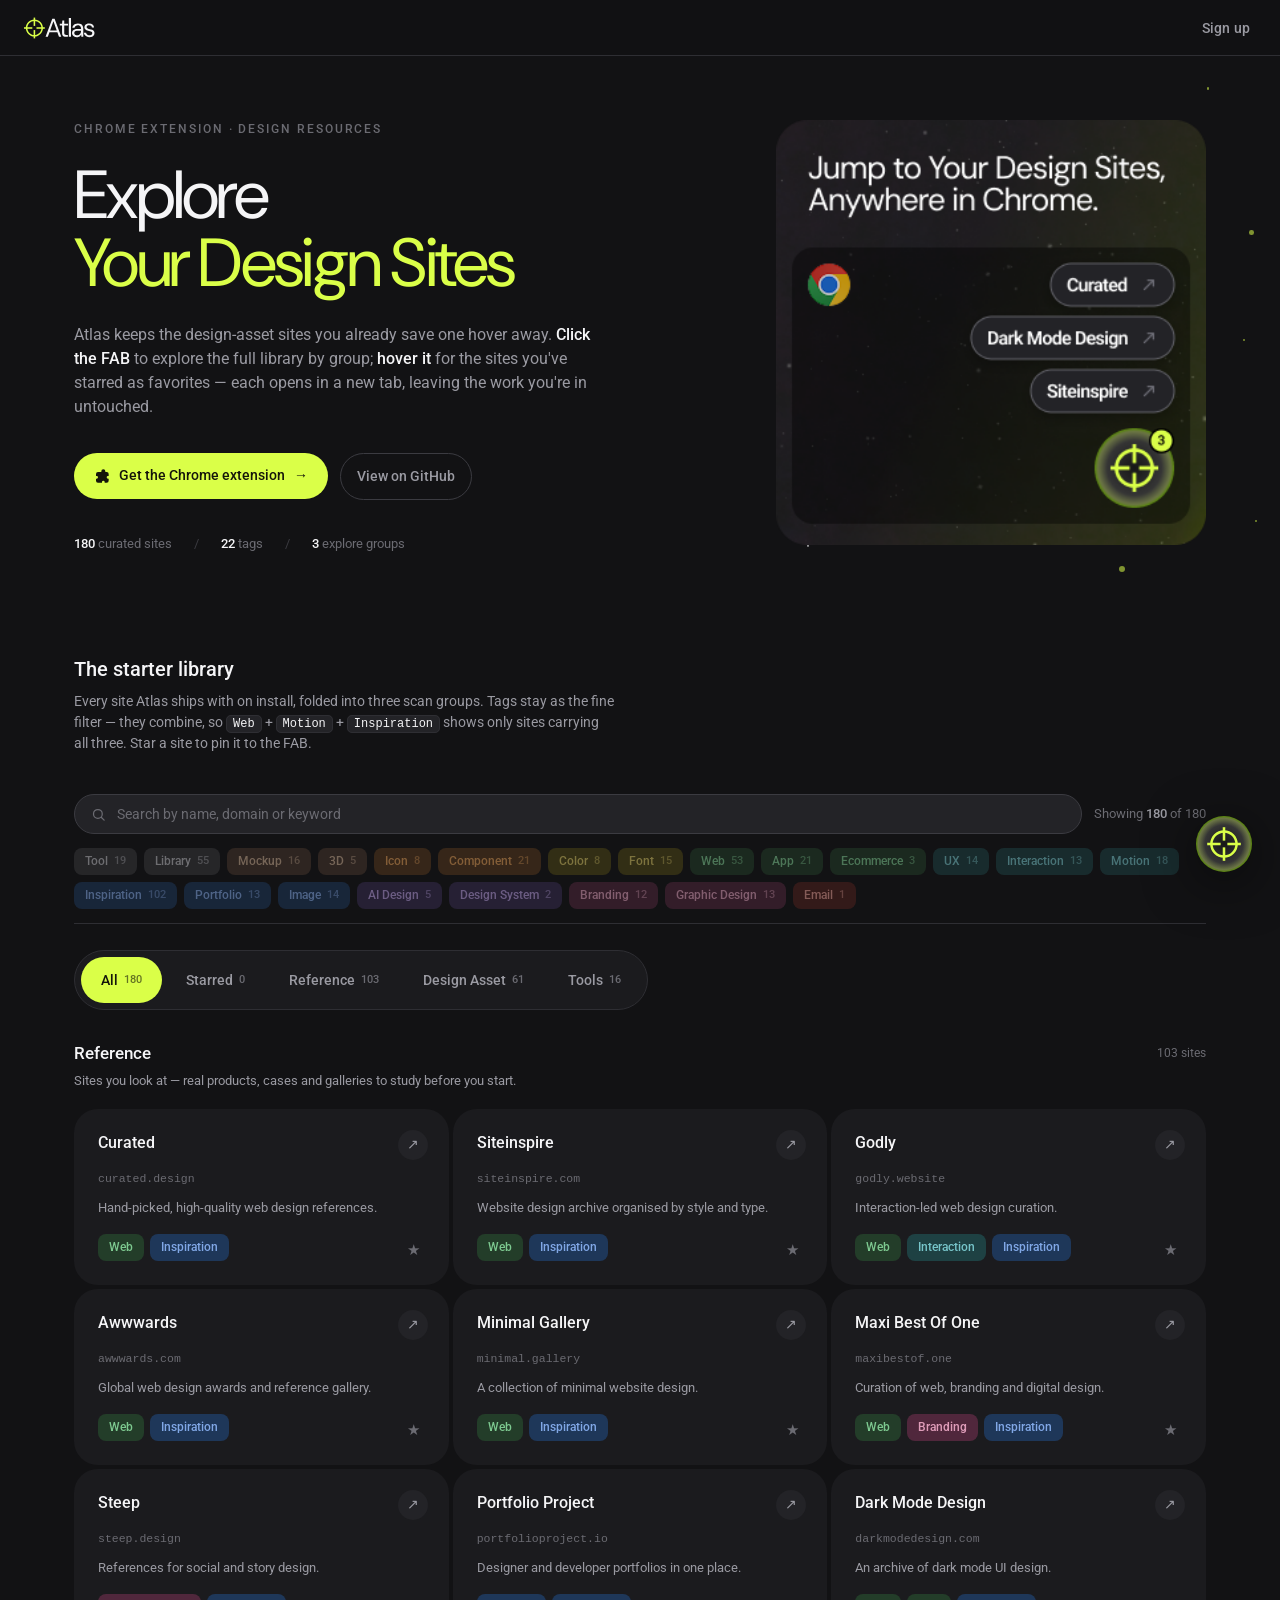
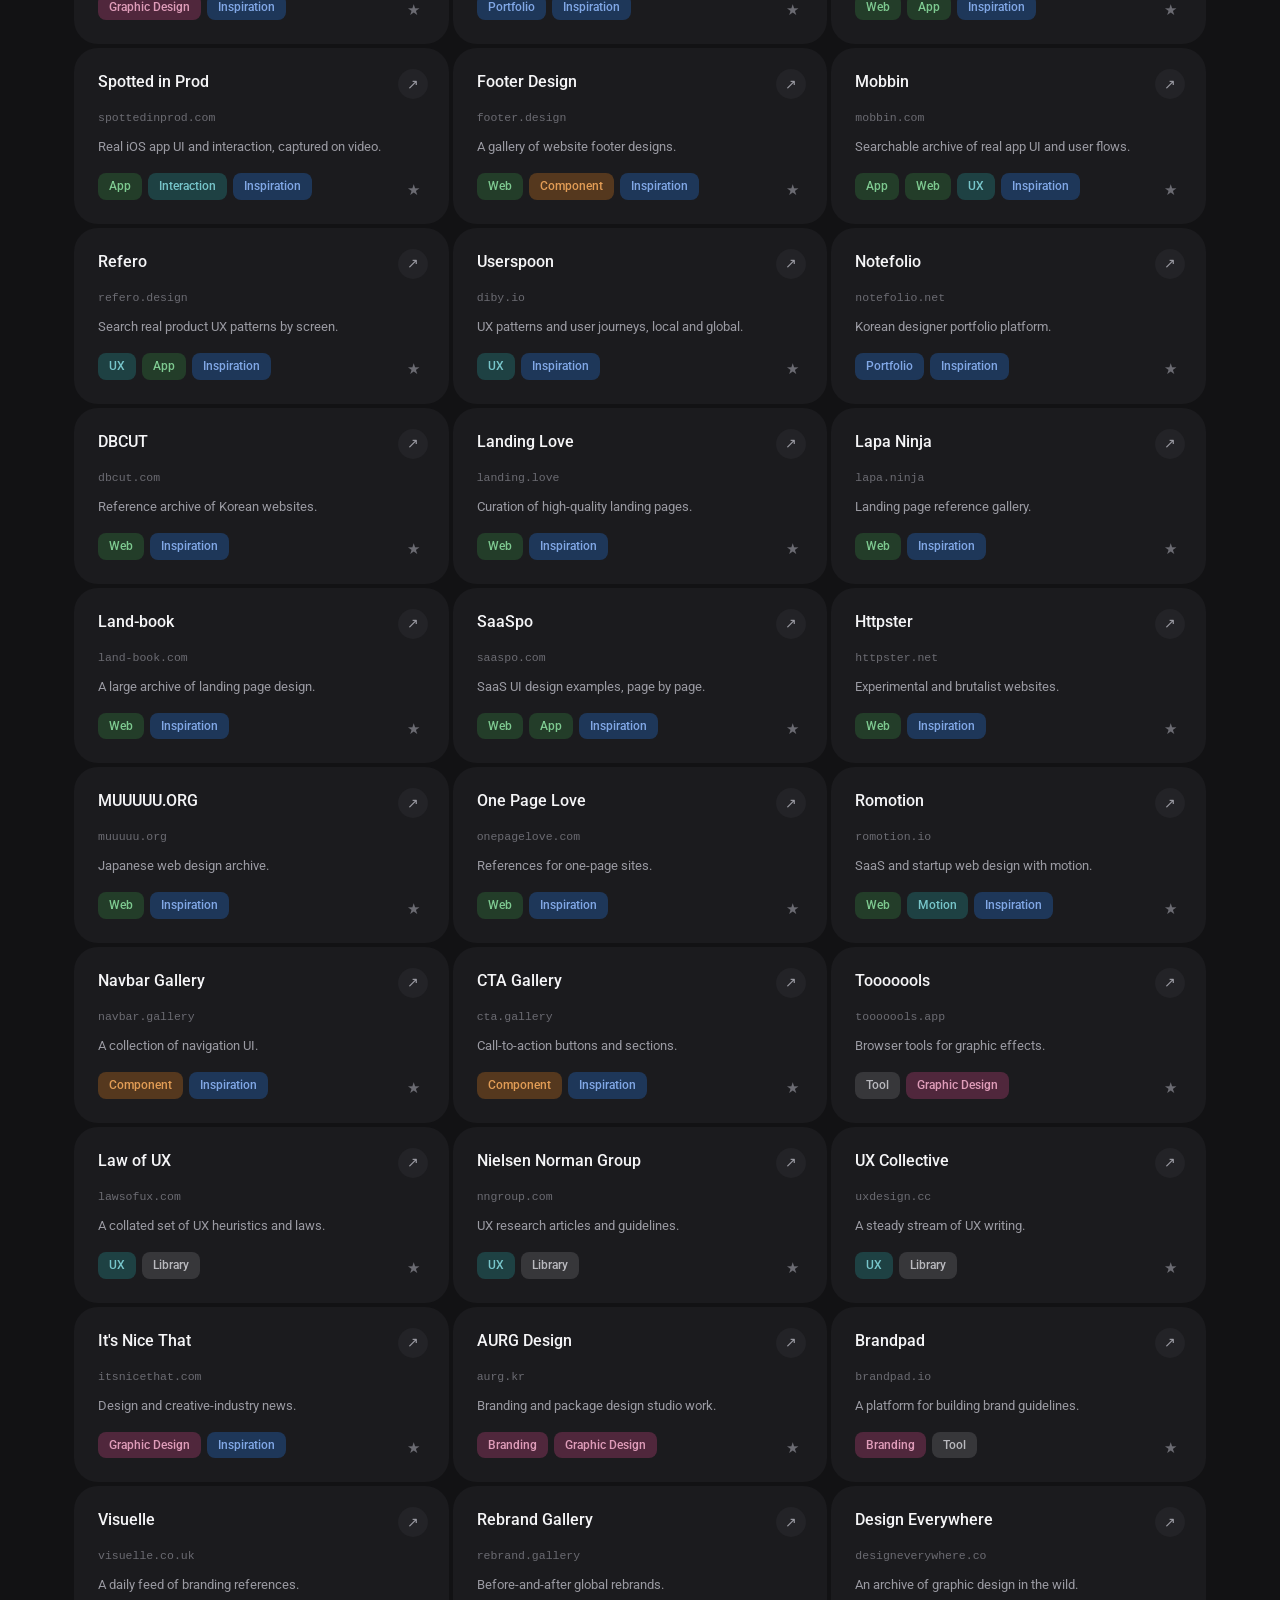
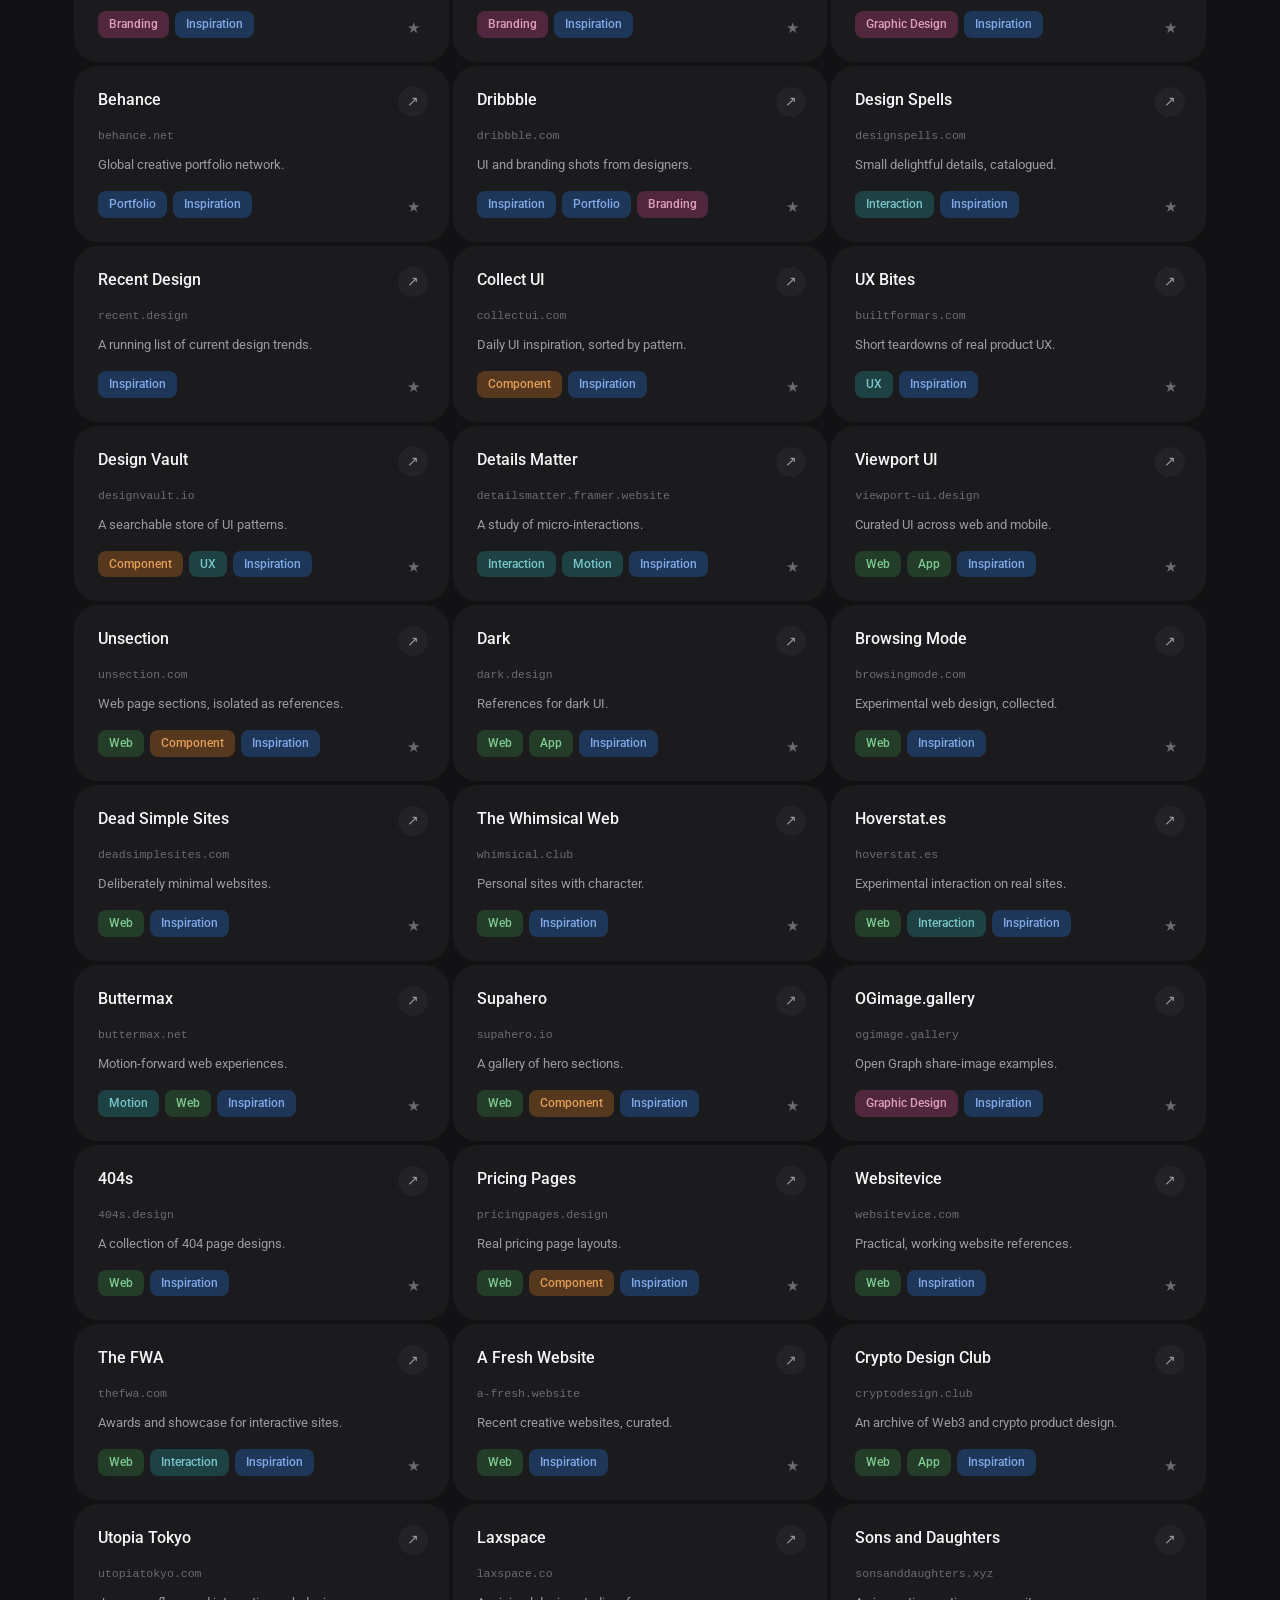
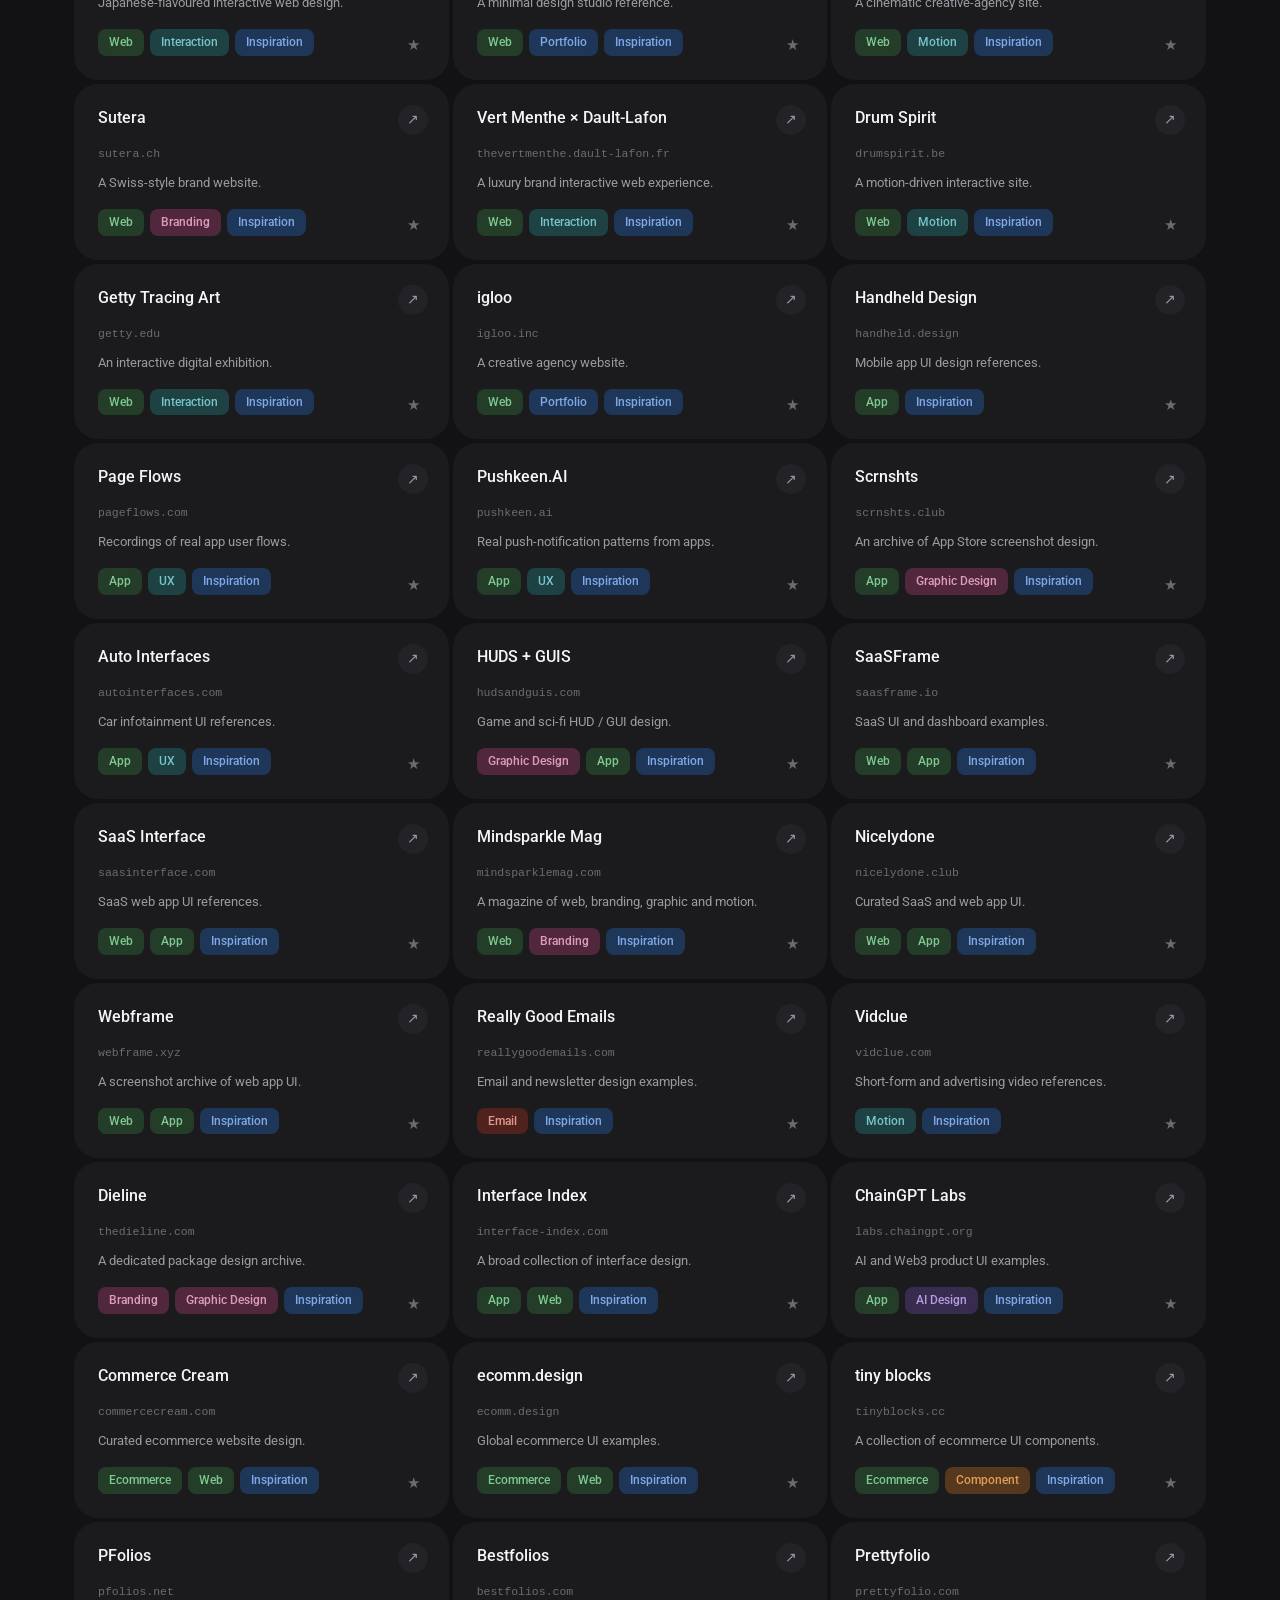
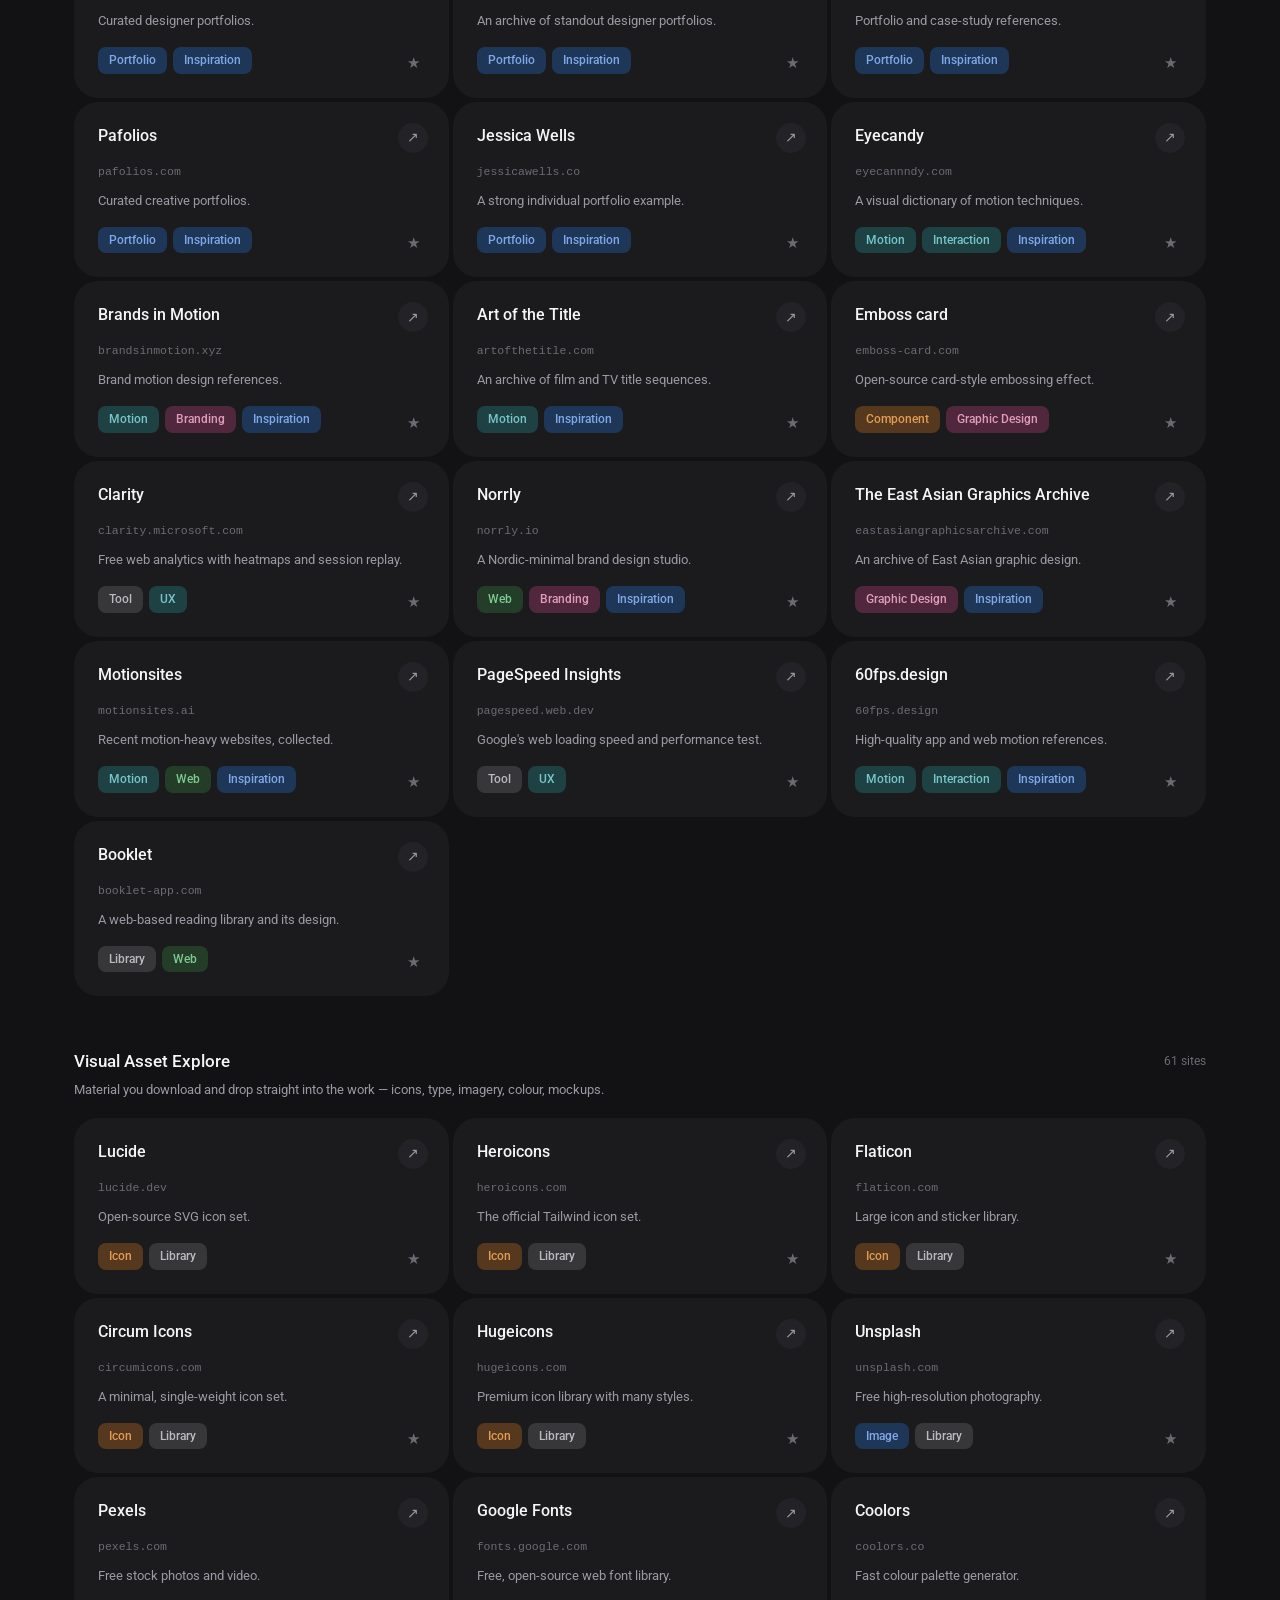
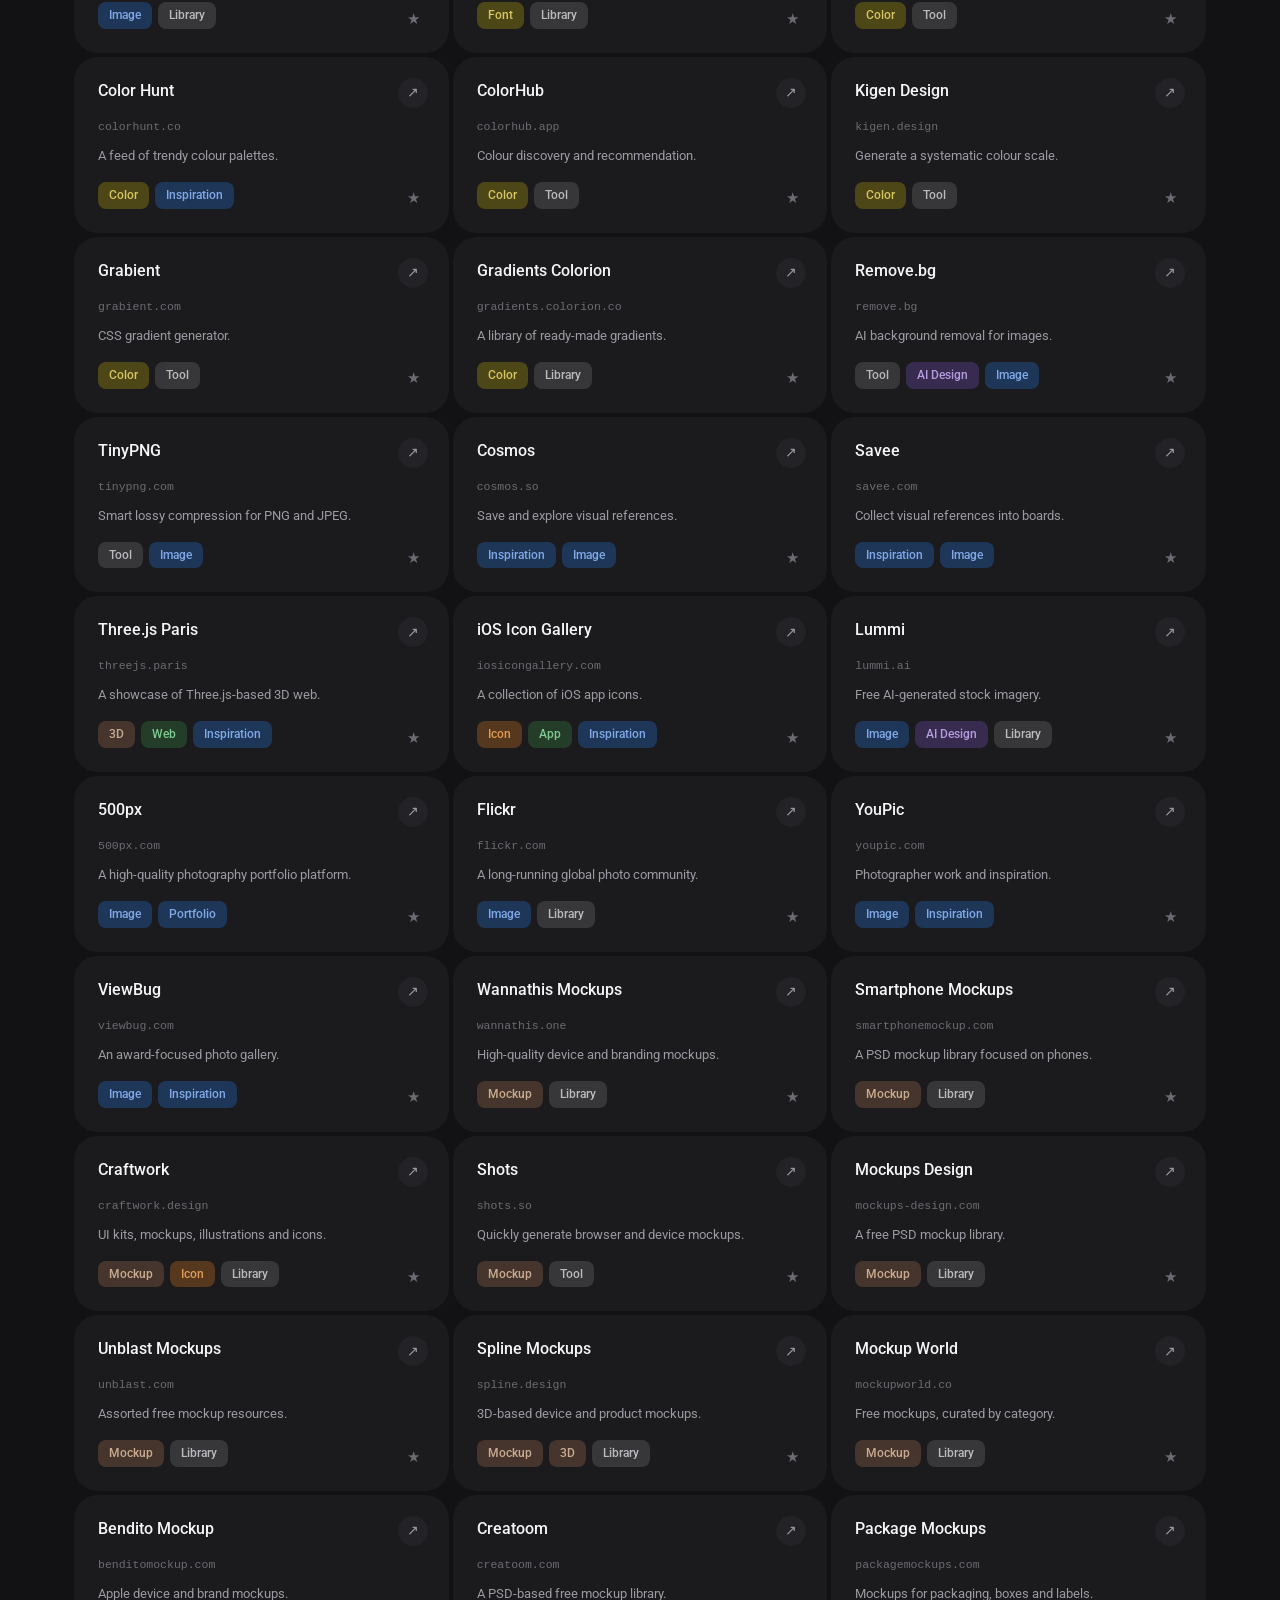
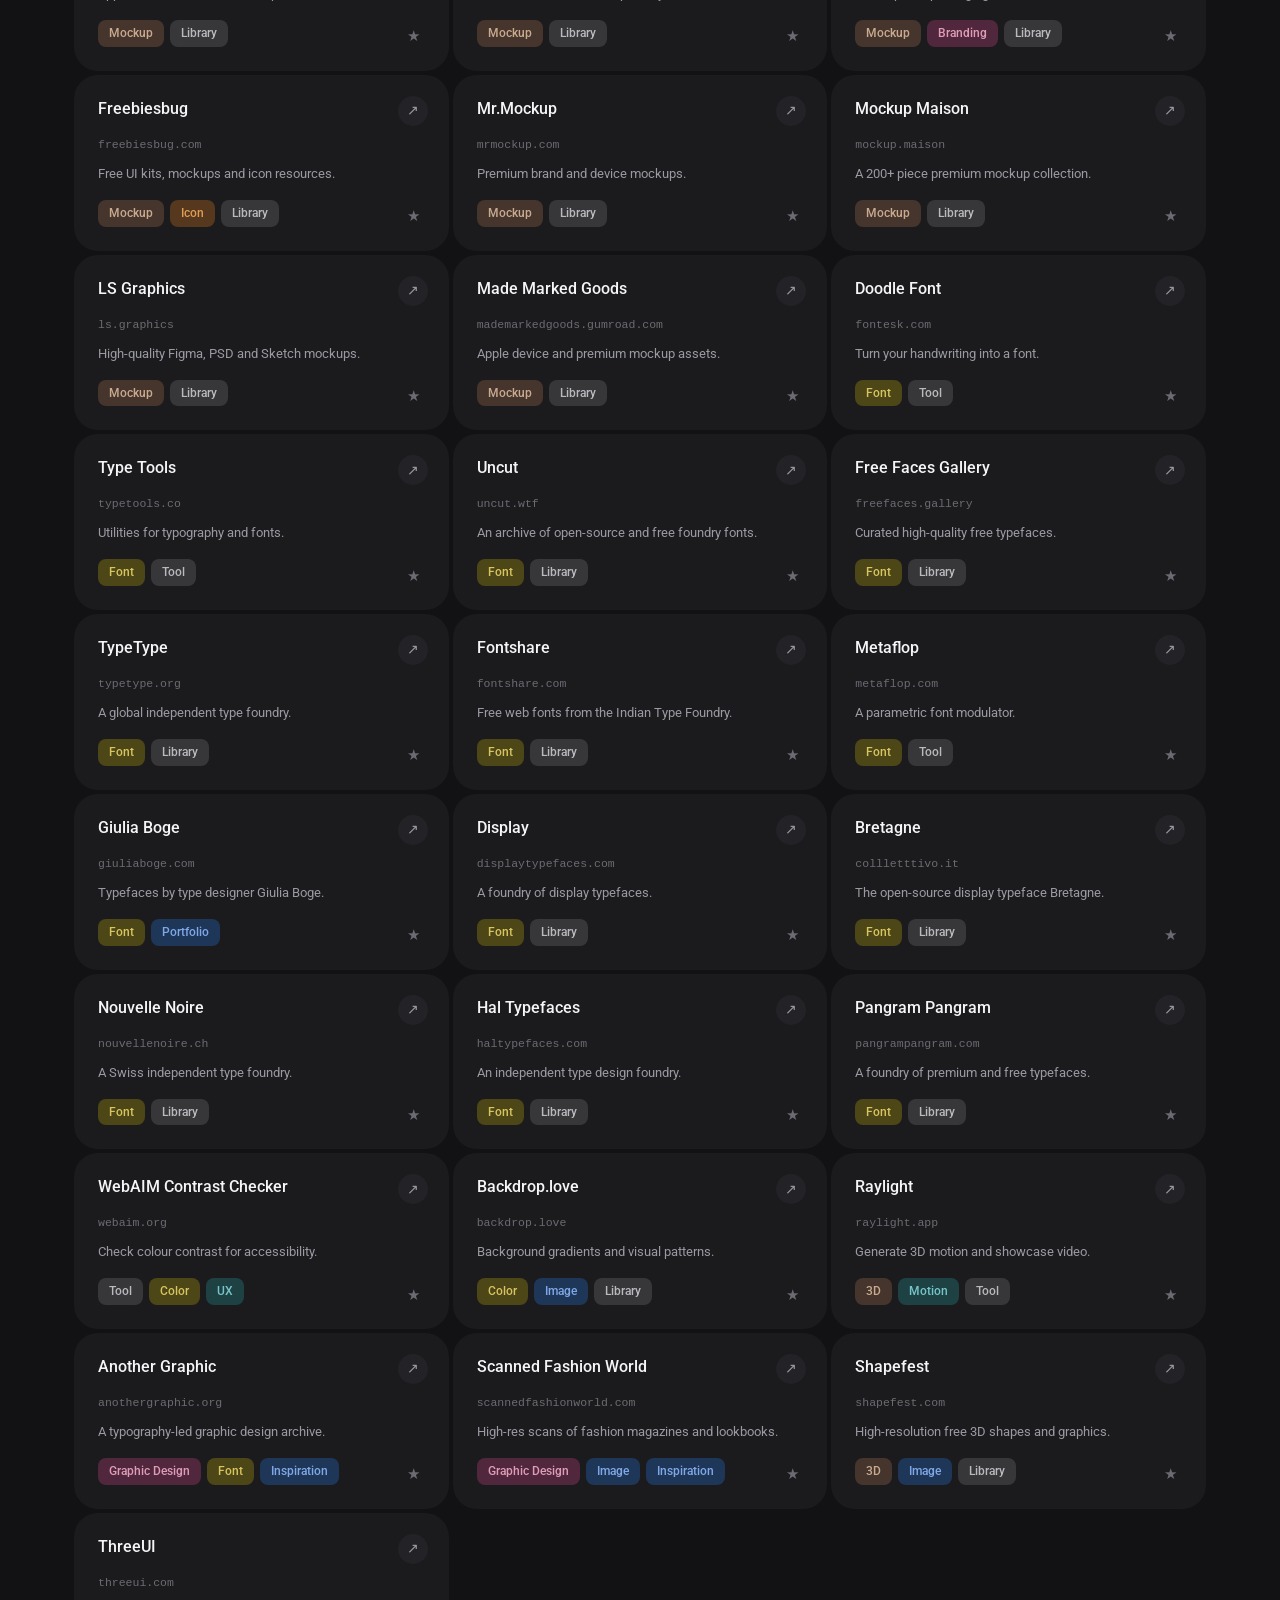
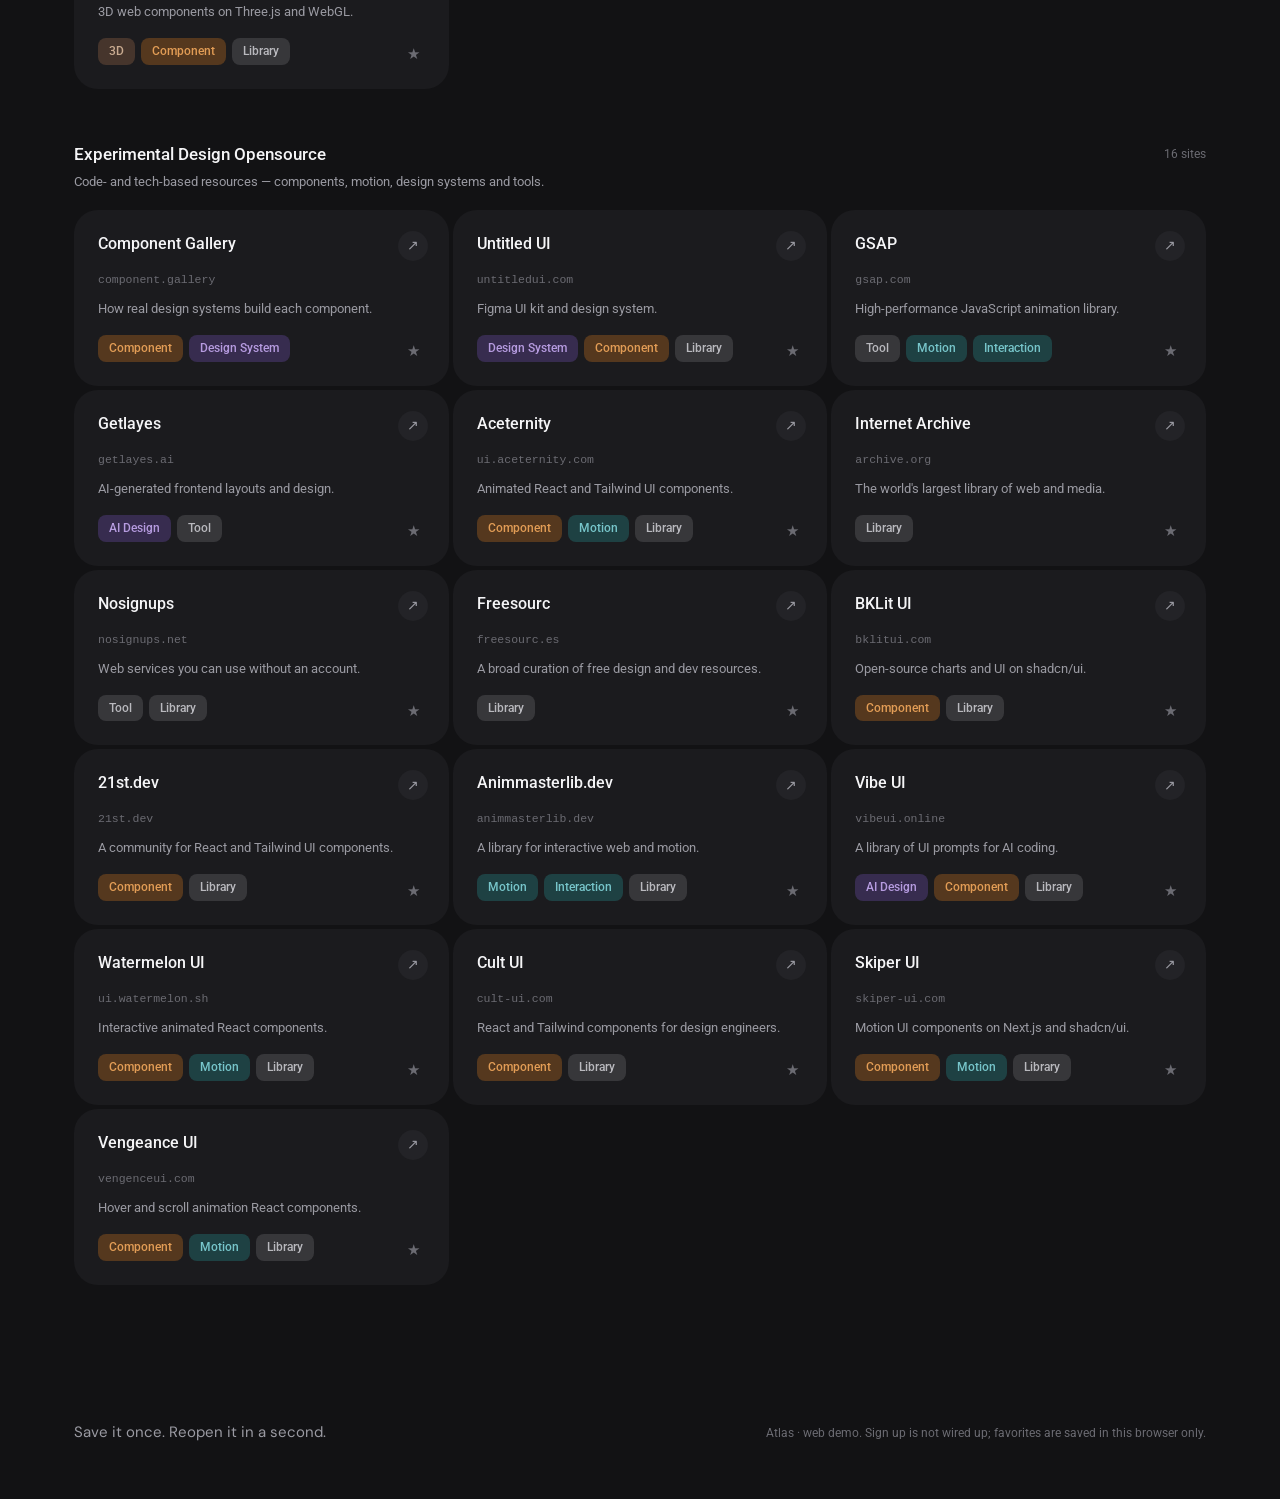
==== commit 20e87453: "Hero: inline FAB SVG, 2-col image with particles, line-break title, sticky seam 1. Inline the FAB ma" ====
--- a/index.html
+++ b/index.html
@@ -29,7 +29,7 @@
     --radius-md: 10px;
     --radius-lg: 16px;
     --radius-tag: 8px;
-    --header-h: 57px;
+    --header-h: 56px;
   }
 
   * { box-sizing: border-box; }
@@ -69,10 +69,12 @@
     align-items: center;
     justify-content: space-between;
     gap: 16px;
-    padding: 12px 24px;
-    background: rgba(18, 18, 20, 0.82);
+    height: var(--header-h);
+    padding: 0 24px;
+    background: rgba(18, 18, 20, 0.94);
     backdrop-filter: blur(12px);
     -webkit-backdrop-filter: blur(12px);
+    border-bottom: 1px solid var(--border);
   }
 
   .brand {
@@ -107,9 +109,50 @@
 
   /* ---------- Hero ---------- */
   .hero {
-    padding: 88px 0 64px;
-  }
-  .hero-inner { max-width: 860px; }
+    padding: 64px 0 56px;
+  }
+  .hero-grid {
+    display: grid;
+    grid-template-columns: minmax(0, 1fr) minmax(0, 430px);
+    gap: 40px;
+    align-items: start;
+  }
+  .hero-inner { max-width: 720px; }
+
+  .hero-media {
+    position: relative;
+    justify-self: end;
+    width: 100%;
+  }
+  .hero-media-frame {
+    border-radius: 24px;
+    overflow: hidden;
+    position: relative;
+    z-index: 1;
+  }
+  .hero-media-frame img {
+    display: block;
+    width: 100%;
+    height: auto;
+    transition: transform 0.45s cubic-bezier(0.22, 1, 0.36, 1);
+  }
+  .hero-media:hover .hero-media-frame img { transform: scale(1.06); }
+
+  .particle {
+    position: absolute;
+    border-radius: 50%;
+    background: var(--accent);
+    opacity: 0.55;
+    pointer-events: none;
+    z-index: 0;
+    animation: particle-float var(--dur, 4s) ease-in-out infinite alternate;
+    transition: opacity 0.4s ease;
+  }
+  .hero-media:hover .particle { opacity: 0.9; }
+  @keyframes particle-float {
+    from { transform: translate(0, 0); }
+    to   { transform: translate(var(--dx, 5px), var(--dy, -9px)); }
+  }
 
   .eyebrow {
     font-size: 12px;
@@ -123,10 +166,9 @@
   .hero-line {
     font-family: var(--font-hero);
     font-weight: 400;
-    font-size: clamp(2.75rem, 11vw, 100px);
-    line-height: 90px;
+    font-size: clamp(2.5rem, 6.5vw, 68px);
+    line-height: 1.0;
     letter-spacing: -0.04em;
-    text-wrap: balance;
     margin: 0 0 26px;
   }
   .hero-line .accent { color: var(--accent); }
@@ -236,13 +278,12 @@
   /* ---------- Toolbar ---------- */
   .toolbar {
     position: sticky;
-    top: var(--header-h);
+    top: calc(var(--header-h) - 1px);
     z-index: 30;
-    background: rgba(18, 18, 20, 0.9);
-    backdrop-filter: blur(12px);
-    -webkit-backdrop-filter: blur(12px);
+    background: var(--bg-base);
     padding: 16px 0 14px;
     margin-bottom: 26px;
+    border-bottom: 1px solid var(--border);
   }
 
   .search-line {
@@ -603,7 +644,7 @@
     filter: drop-shadow(0 10px 26px rgba(0, 0, 0, 0.55));
     transition: transform 0.16s ease;
   }
-  .fab img { display: block; width: 56px; height: 56px; pointer-events: none; }
+  .fab img, .fab svg { display: block; width: 56px; height: 56px; pointer-events: none; }
   .fab:hover { transform: translateY(-2px); }
   .fab:active { transform: translateY(0); }
 
@@ -649,16 +690,19 @@
   }
 
   @media (max-width: 560px) {
-    .hero { padding: 60px 0 48px; }
+    .hero { padding: 48px 0 44px; }
     .hero-line { line-height: 1.06; }
     .wrap { padding: 0 18px; }
-    .site-header { padding: 12px 18px; }
+    .site-header { padding: 0 18px; }
     .fab-dock { right: 16px; bottom: 16px; }
     .group-head { flex-direction: column; gap: 6px; }
+    .hero-grid { grid-template-columns: 1fr; gap: 28px; }
+    .hero-media { max-width: 420px; }
   }
 
   @media (prefers-reduced-motion: reduce) {
     * { transition: none !important; scroll-behavior: auto; }
+    .particle { animation: none !important; }
   }
 </style>
 </head>
@@ -681,10 +725,10 @@
 <main id="top">
 
   <section class="hero">
-    <div class="wrap">
+    <div class="wrap hero-grid">
       <div class="hero-inner">
         <p class="eyebrow">Chrome extension &middot; Design resources</p>
-        <h1 class="hero-line">Explore <span class="accent">Your Design Sites</span></h1>
+        <h1 class="hero-line">Explore<br /><span class="accent">Your Design Sites</span></h1>
         <p class="hero-sub">Atlas keeps the design-asset sites you already save one hover away. <strong>Click the FAB</strong> to explore the full library by group; <strong>hover it</strong> for the sites you've starred as favorites &mdash; each opens in a new tab, leaving the work you're in untouched.</p>
         <div class="cta-row">
           <a class="btn-cta" href="https://github.com/rimkim02/atlas-explore/tree/main/extension">
@@ -704,6 +748,11 @@
           <span><b>3</b> explore groups</span>
         </div>
       </div>
+      <div class="hero-media" id="heroMedia">
+        <div class="hero-media-frame">
+          <img src="Image.png" alt="The Atlas FAB in Chrome showing a stack of starred design sites" />
+        </div>
+      </div>
     </div>
   </section>
 
@@ -746,7 +795,20 @@
 <div class="fab-dock" id="fabDock">
   <div class="fav-stack" id="favStack" role="menu" aria-label="Favorite sites"></div>
   <button type="button" class="fab" id="fab" aria-label="Explore design resources — hover to see your favorites">
-    <img src="FAB.svg" alt="" width="56" height="56" />
+    <svg width="56" height="56" viewBox="0 0 80 80" fill="none" xmlns="http://www.w3.org/2000/svg" aria-hidden="true">
+      <rect width="80" height="80" rx="40" fill="url(#fabGrad)"/>
+      <path d="M41.8 35.2L38.2 35.2L38.2 16L41.8 16L41.8 35.2Z" fill="#DAFF48"/>
+      <path d="M41.8 64L38.2 64L38.2 44.8L41.8 44.8L41.8 64Z" fill="#DAFF48"/>
+      <path d="M16 41.8L16 38.2L35.2 38.2L35.2 41.8L16 41.8Z" fill="#DAFF48"/>
+      <path d="M44.8 41.8L44.8 38.2L64 38.2L64 41.8L44.8 41.8Z" fill="#DAFF48"/>
+      <path d="M56.2 40C56.2 31.053 48.947 23.8 40 23.8C31.053 23.8 23.8 31.053 23.8 40C23.8 48.947 31.053 56.2 40 56.2V59.8C29.0648 59.8 20.2 50.9352 20.2 40C20.2 29.0648 29.0648 20.2 40 20.2C50.9352 20.2 59.8 29.0648 59.8 40C59.8 50.9352 50.9352 59.8 40 59.8V56.2C48.947 56.2 56.2 48.947 56.2 40Z" fill="#DAFF48"/>
+      <defs>
+        <radialGradient id="fabGrad" cx="0" cy="0" r="1" gradientUnits="userSpaceOnUse" gradientTransform="translate(40 40) rotate(90) scale(40)">
+          <stop stop-color="#171717"/><stop offset="0.682692" stop-color="#353535"/>
+          <stop offset="0.913462" stop-color="#6B7545"/><stop offset="1" stop-color="#578609"/>
+        </radialGradient>
+      </defs>
+    </svg>
     <span class="fab-badge" id="favCount" hidden>0</span>
   </button>
 </div>
@@ -1284,6 +1346,28 @@
     document.getElementById("explore").scrollIntoView({ behavior: "smooth", block: "start" });
   });
 
+  // ----- Hero image particles -----
+  (function seedParticles() {
+    const host = document.getElementById("heroMedia");
+    if (!host || window.matchMedia("(prefers-reduced-motion: reduce)").matches) return;
+    const frag = document.createDocumentFragment();
+    for (let i = 0; i < 18; i++) {
+      const p = document.createElement("span");
+      p.className = "particle";
+      const size = (2 + Math.random() * 4).toFixed(1);
+      p.style.width = p.style.height = size + "px";
+      p.style.left = (-12 + Math.random() * 124).toFixed(1) + "%";
+      p.style.top = (-12 + Math.random() * 124).toFixed(1) + "%";
+      p.style.setProperty("--dur", (3 + Math.random() * 3.5).toFixed(2) + "s");
+      p.style.setProperty("--dx", (Math.random() * 16 - 8).toFixed(1) + "px");
+      p.style.setProperty("--dy", (Math.random() * 16 - 8).toFixed(1) + "px");
+      p.style.animationDelay = (-Math.random() * 5).toFixed(2) + "s";
+      if (Math.random() < 0.35) p.style.background = "var(--text-primary)";
+      frag.appendChild(p);
+    }
+    host.appendChild(frag);
+  })();
+
   // ----- Init -----
   document.getElementById("siteCount").textContent = SITES.length;
   updateFavCount();
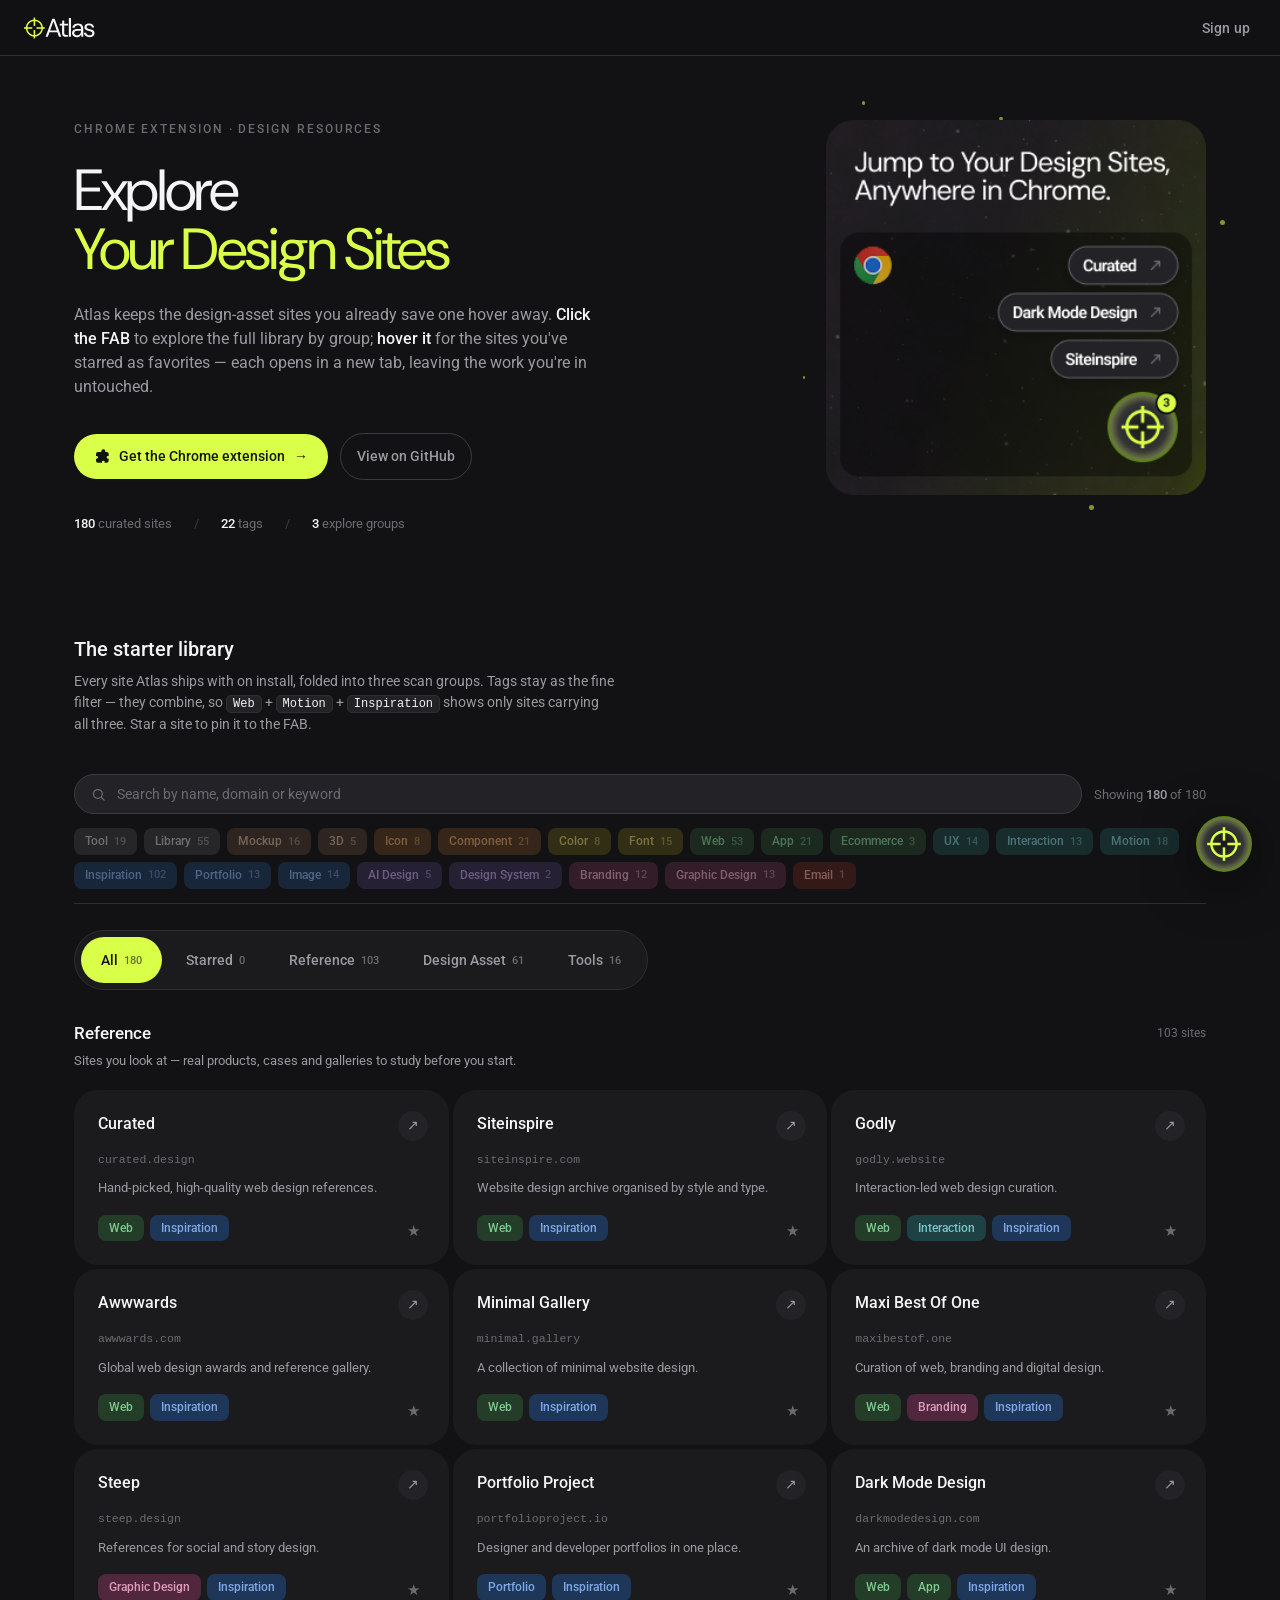
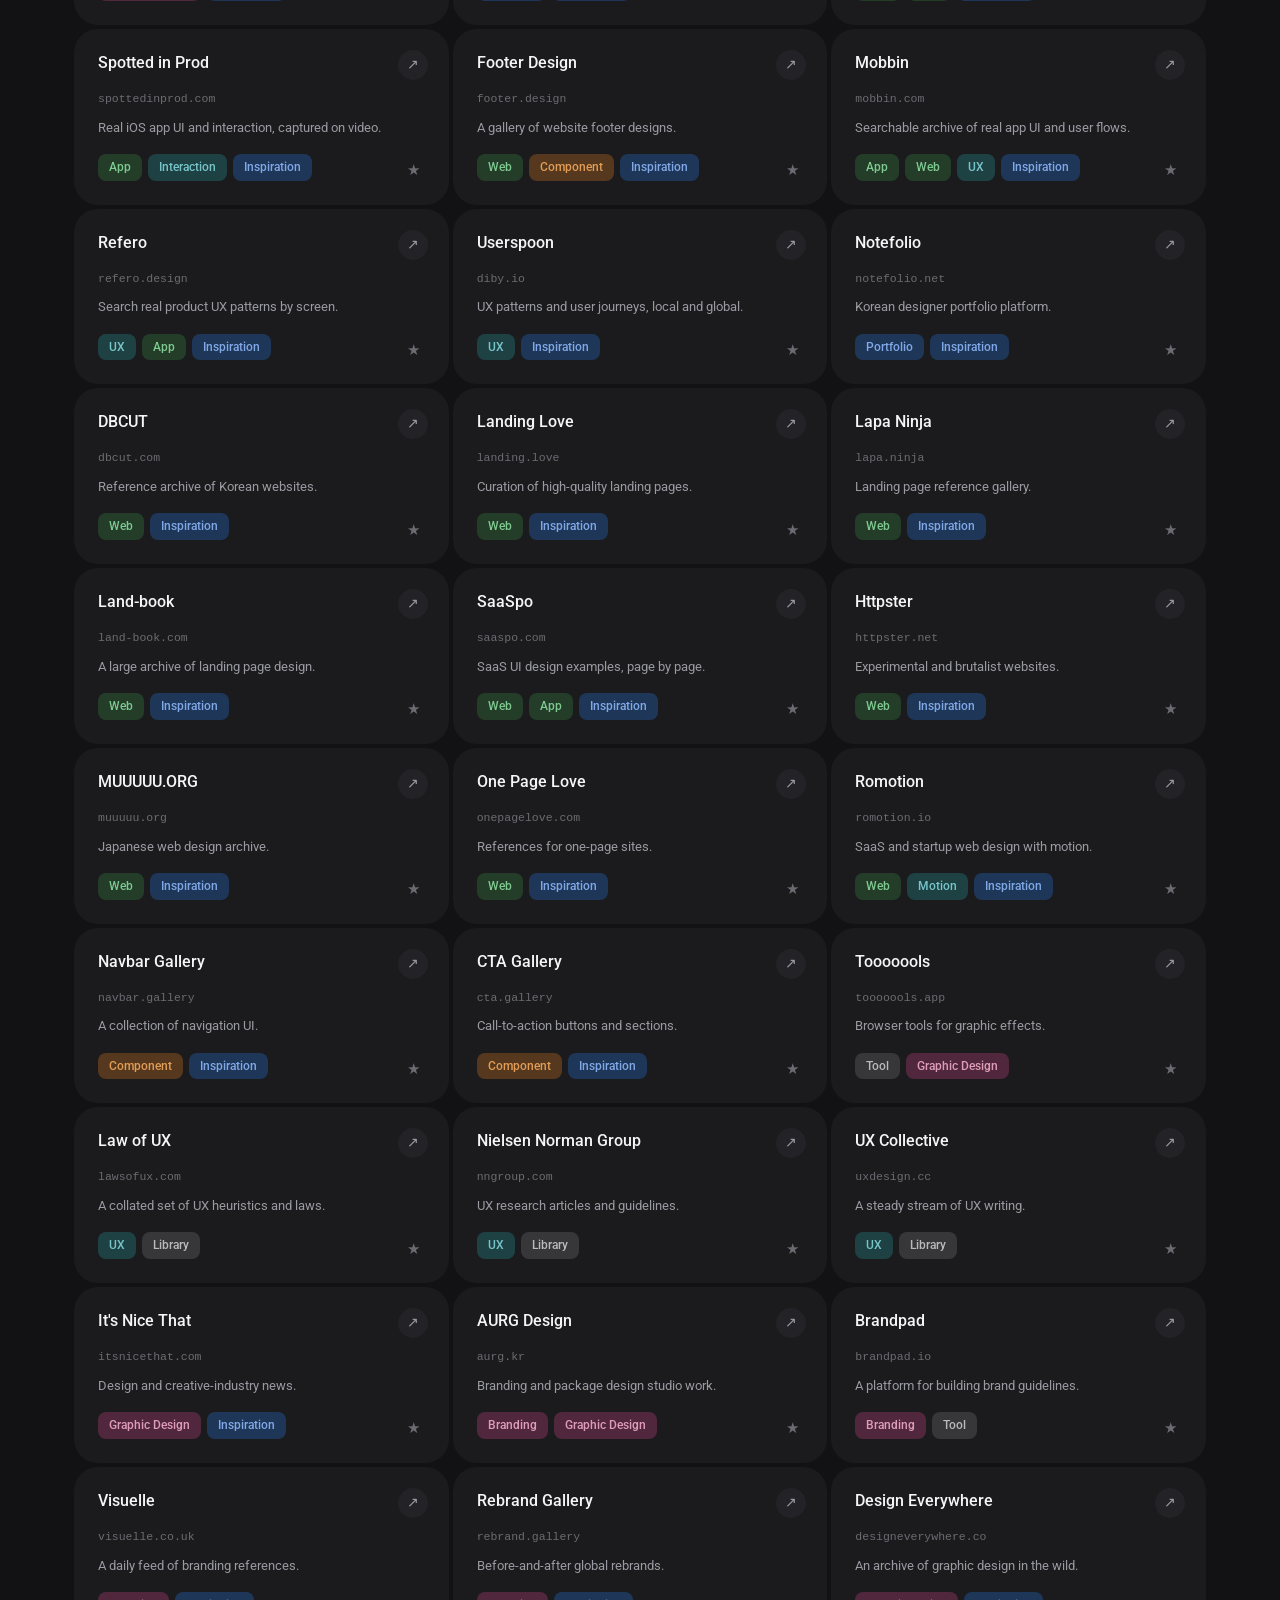
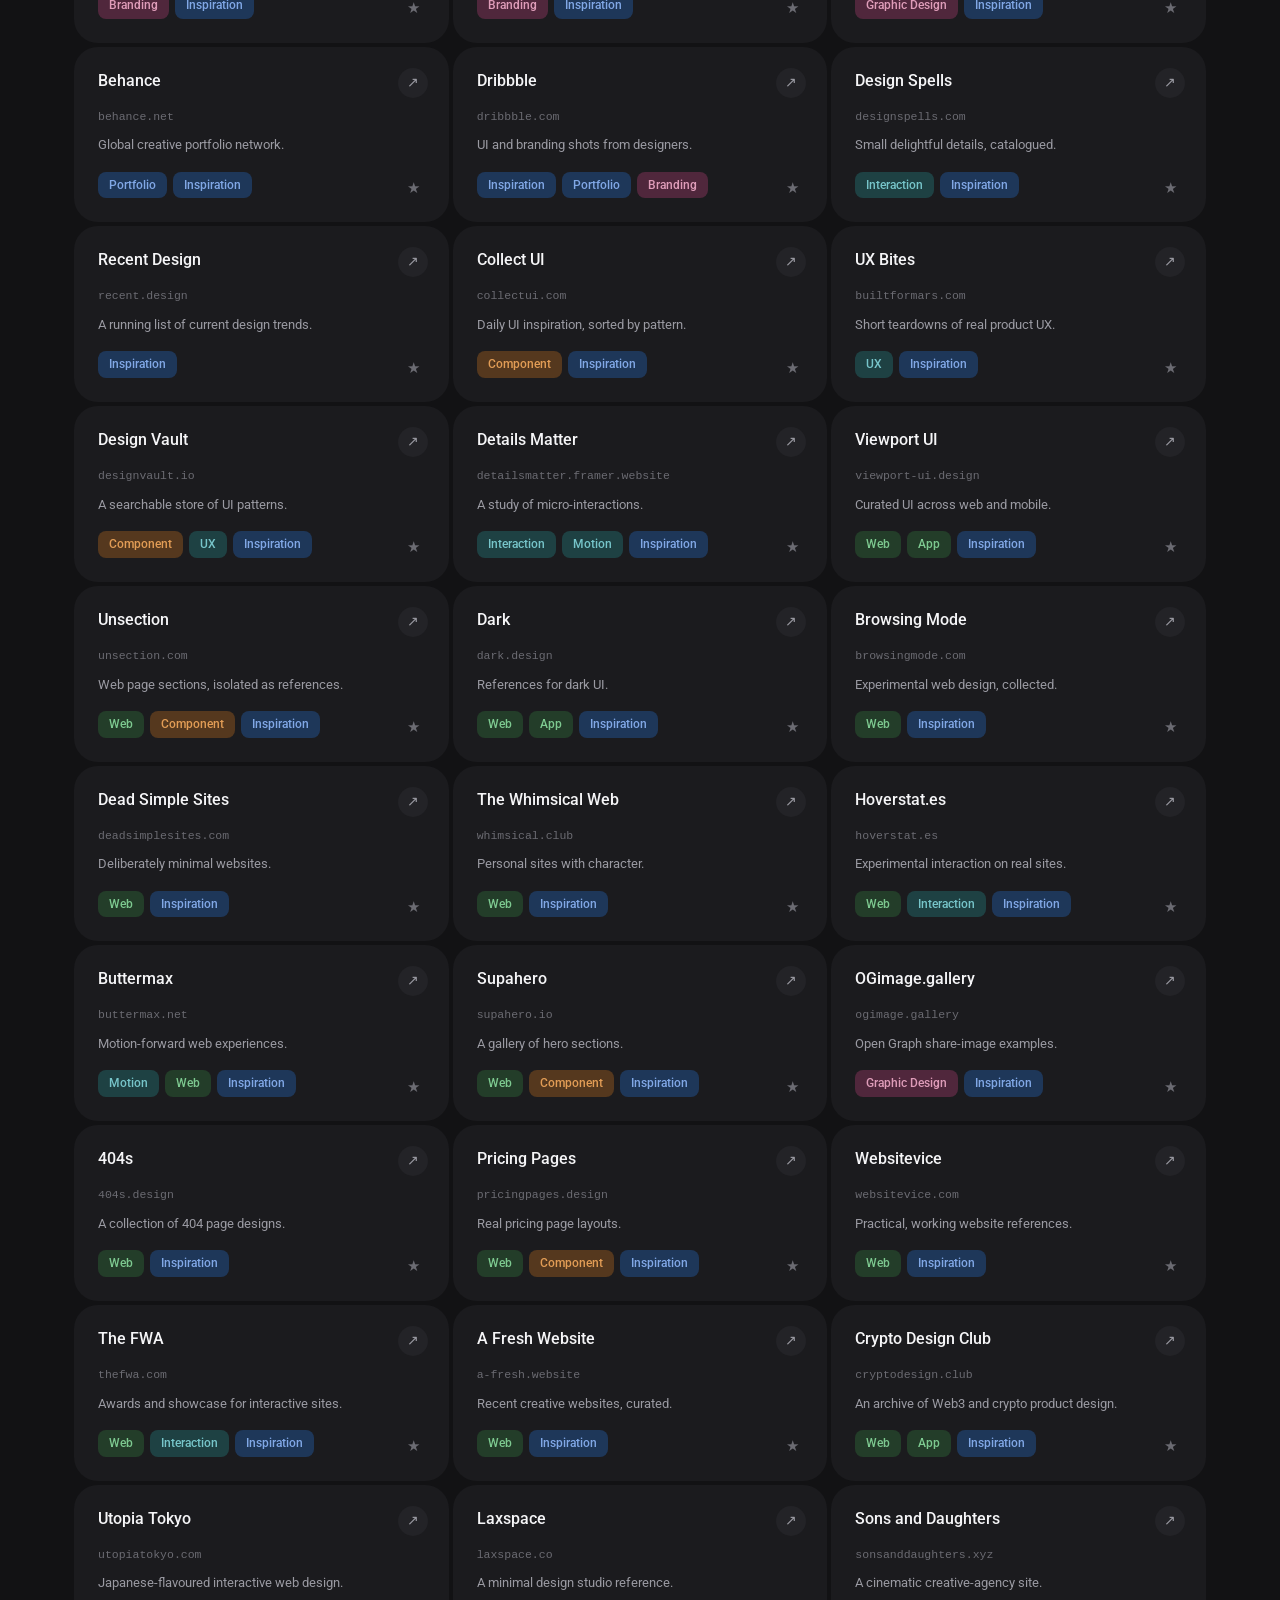
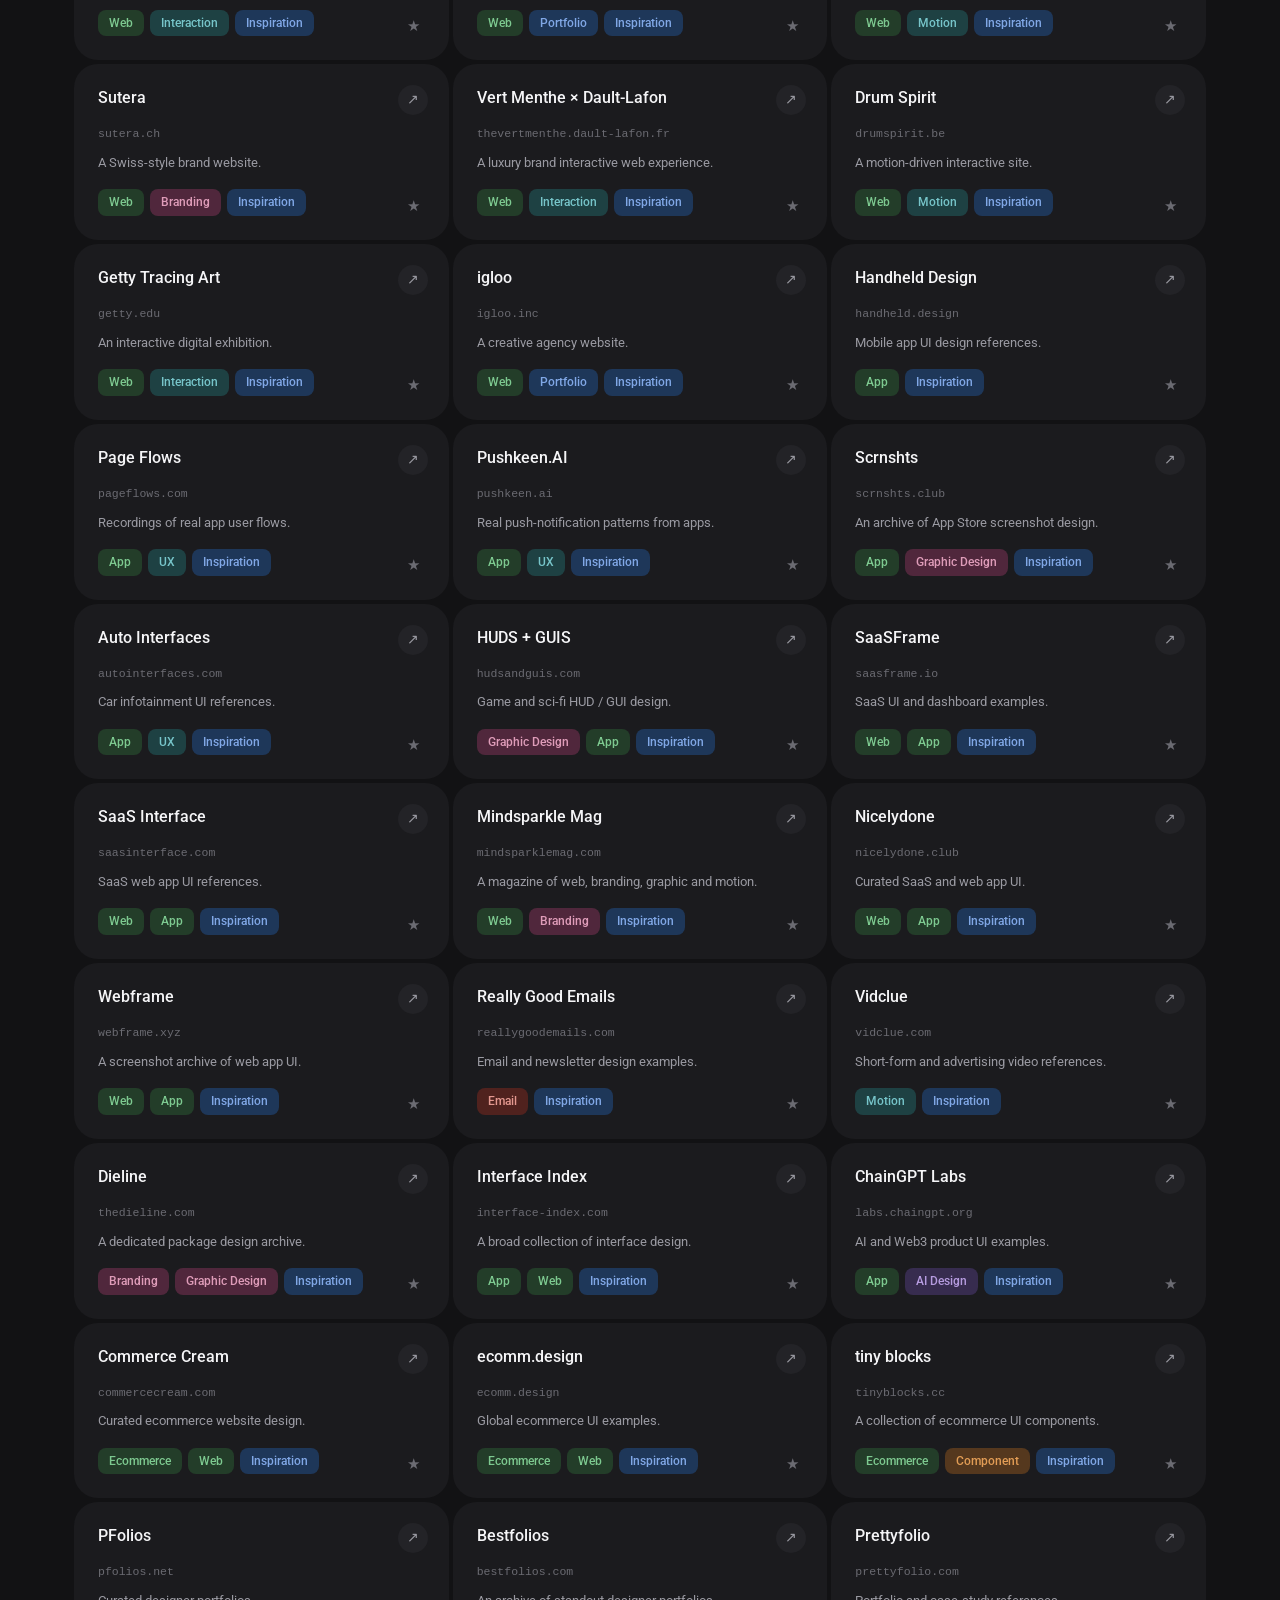
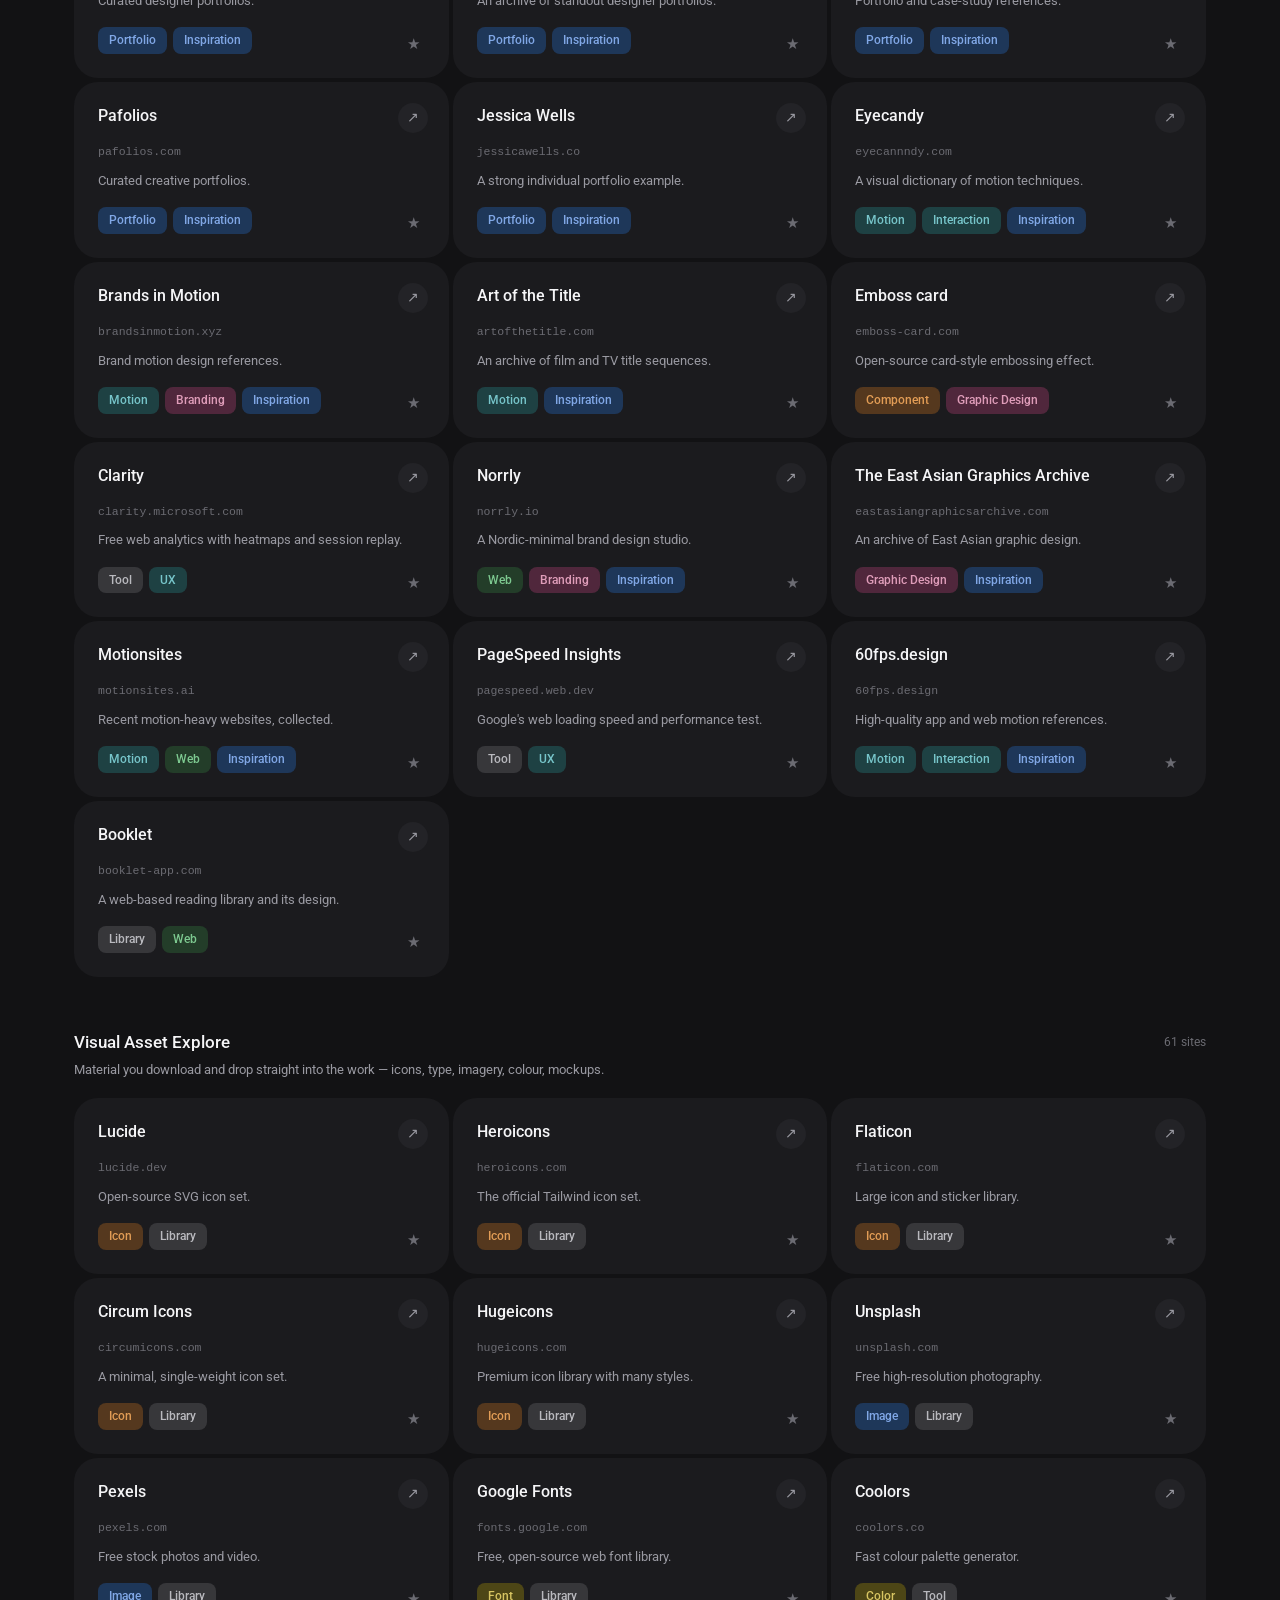
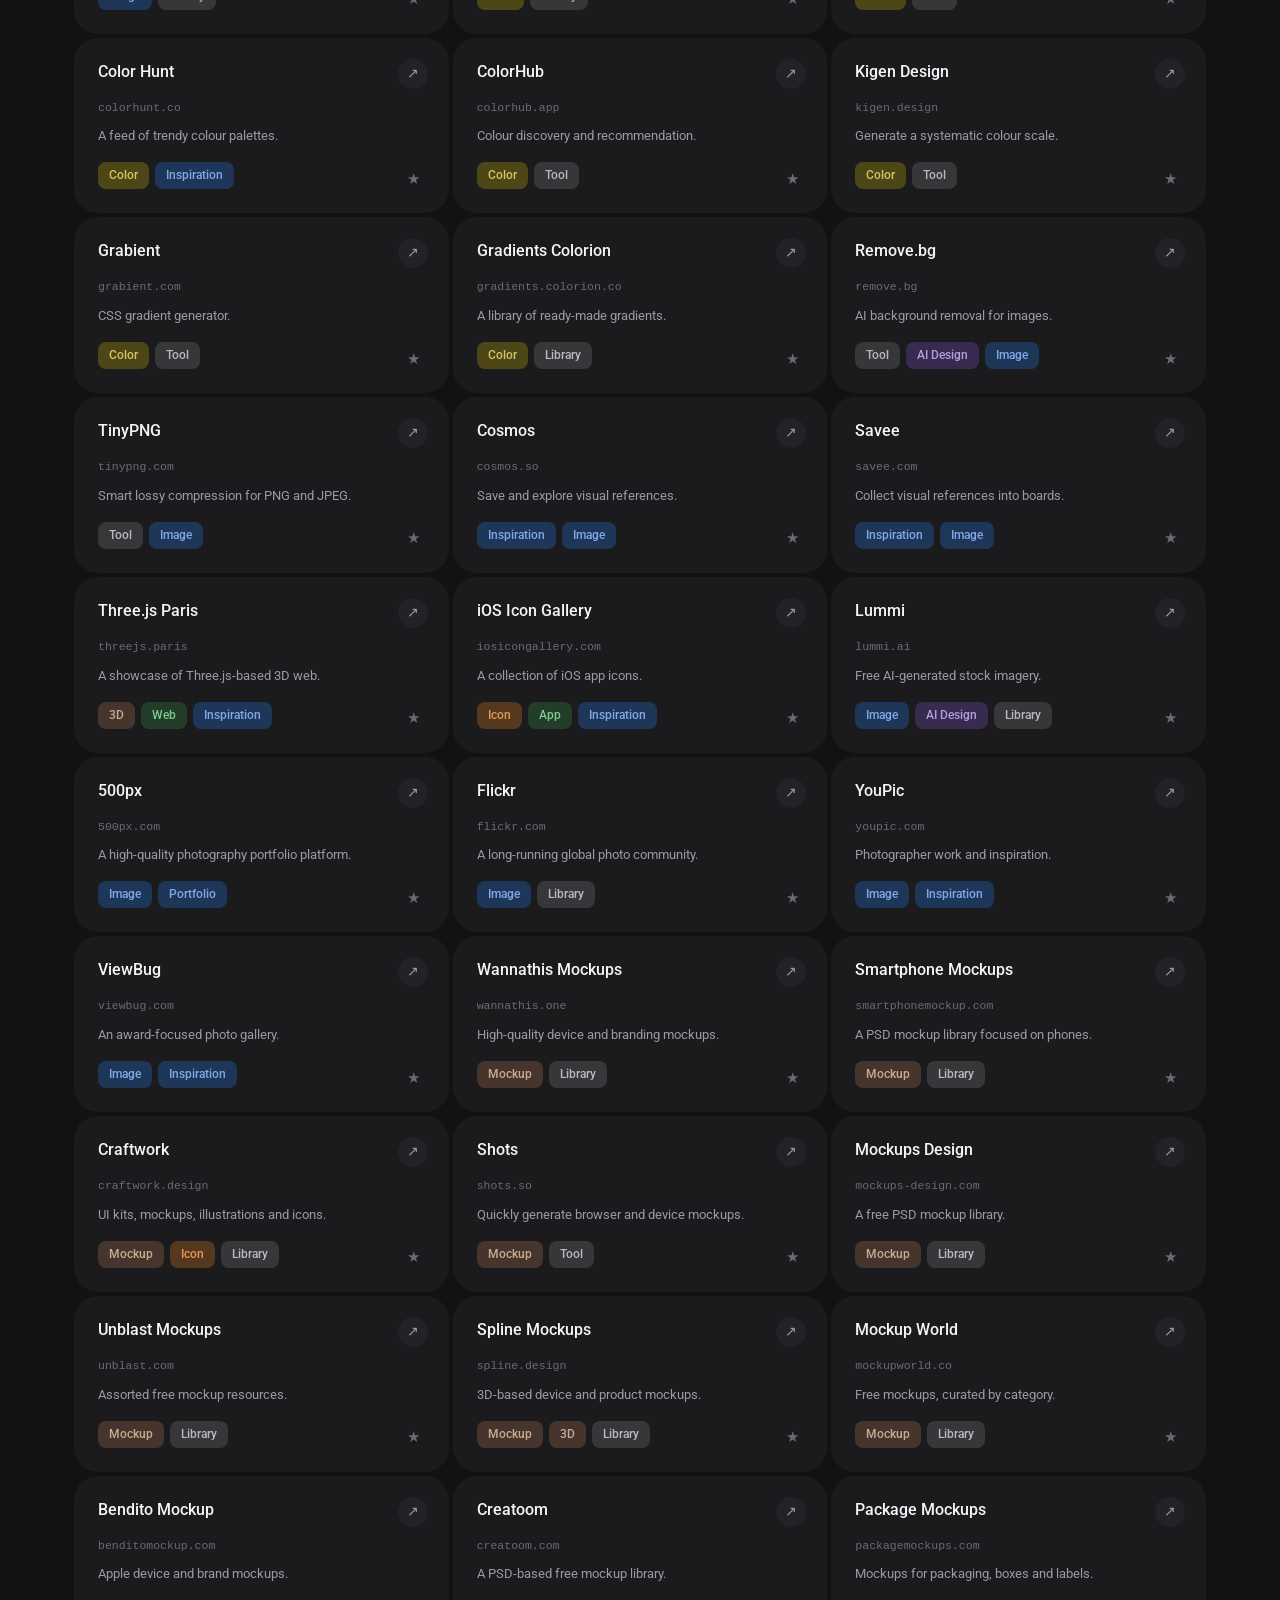
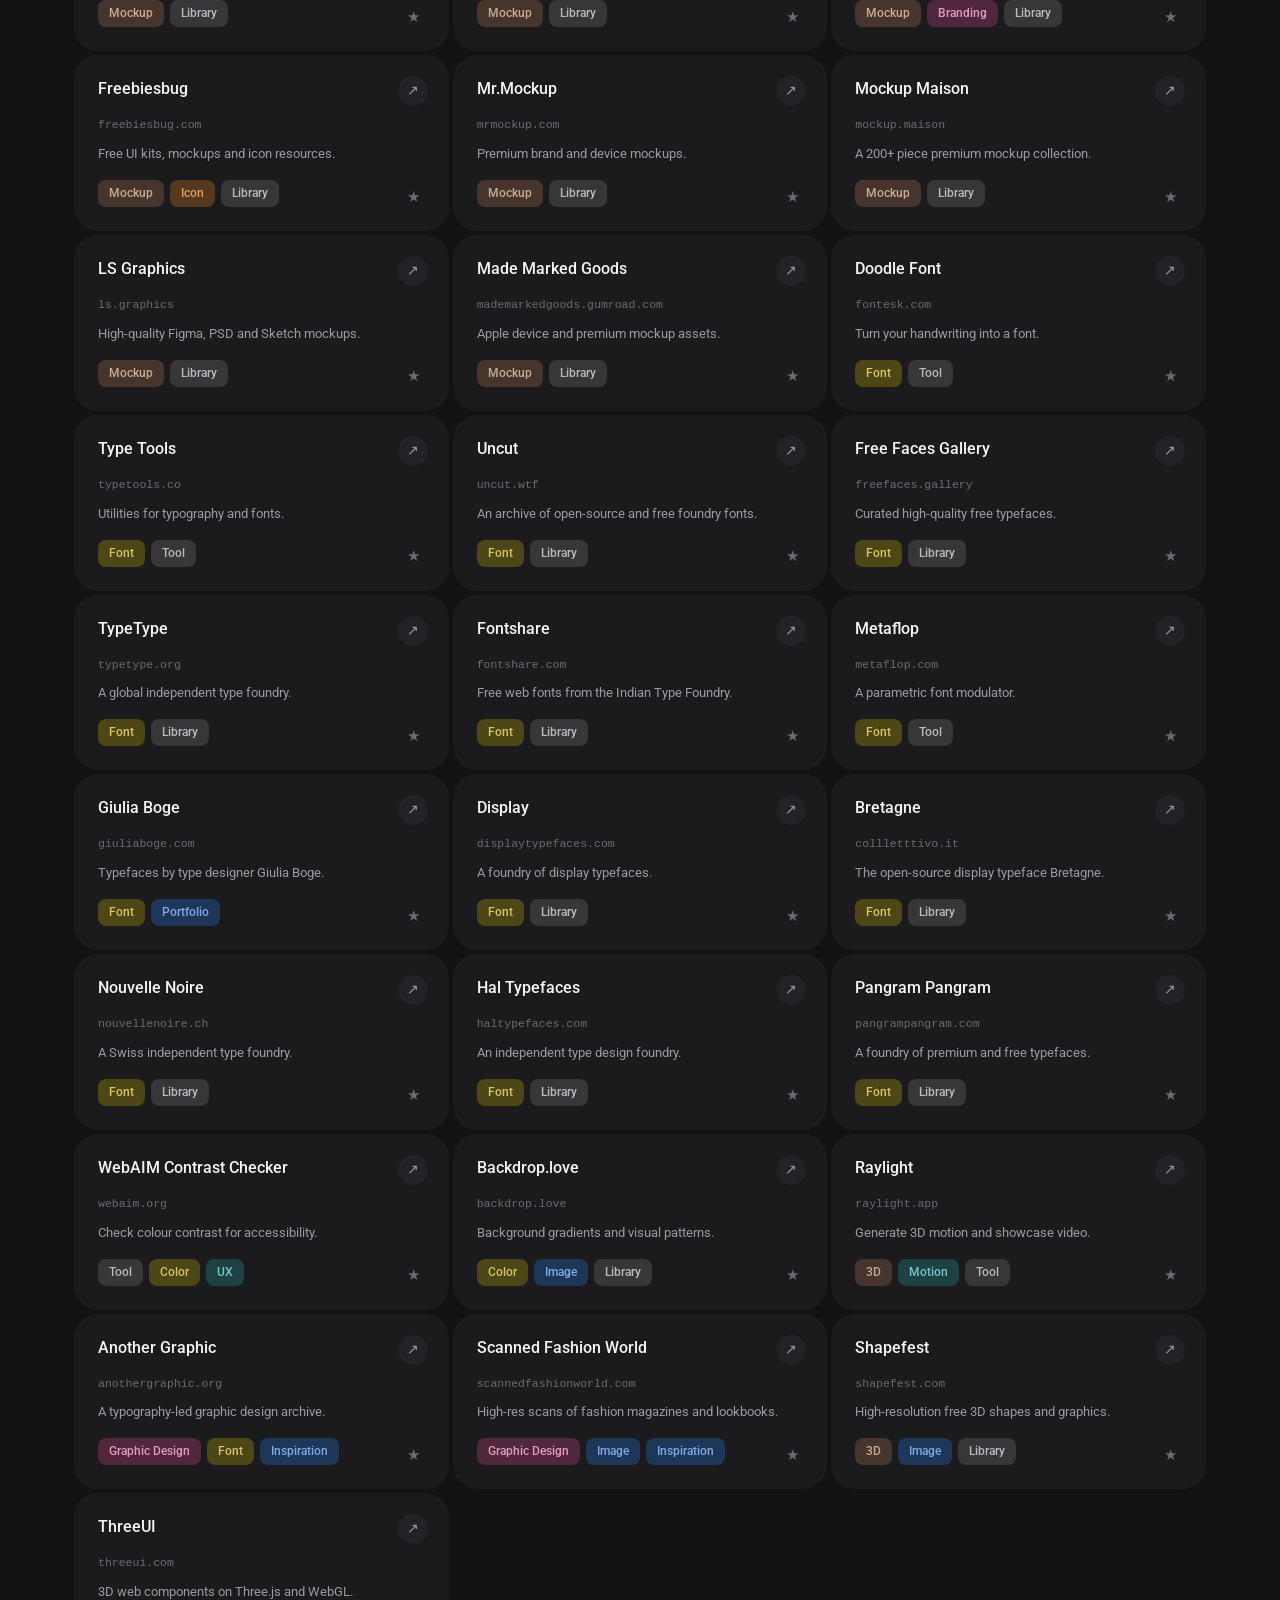
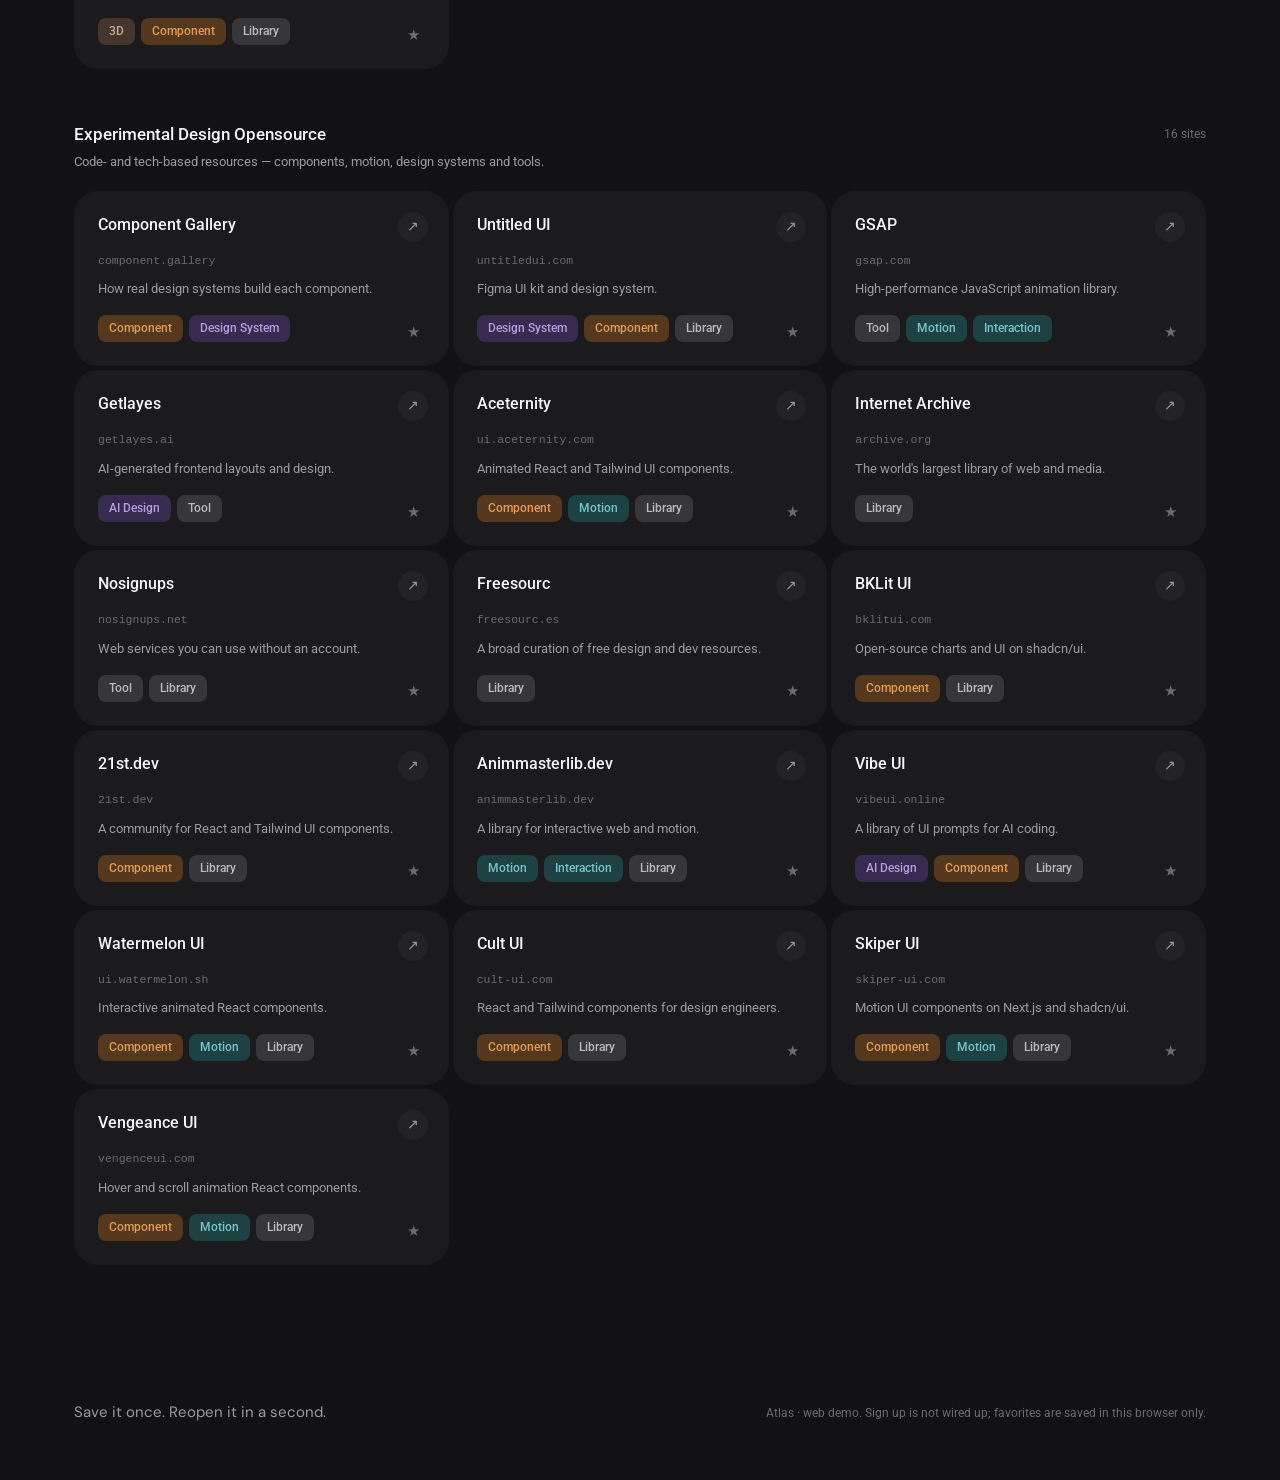
==== commit 00ca34c0: "Hero: dial down title size (58px) and image column (380px) Co-Authored-By: Claude Sonnet 5 <noreply@" ====
--- a/index.html
+++ b/index.html
@@ -113,7 +113,7 @@
   }
   .hero-grid {
     display: grid;
-    grid-template-columns: minmax(0, 1fr) minmax(0, 430px);
+    grid-template-columns: minmax(0, 1fr) minmax(0, 380px);
     gap: 40px;
     align-items: start;
   }
@@ -166,10 +166,10 @@
   .hero-line {
     font-family: var(--font-hero);
     font-weight: 400;
-    font-size: clamp(2.5rem, 6.5vw, 68px);
-    line-height: 1.0;
+    font-size: clamp(2.25rem, 5.4vw, 58px);
+    line-height: 1.02;
     letter-spacing: -0.04em;
-    margin: 0 0 26px;
+    margin: 0 0 24px;
   }
   .hero-line .accent { color: var(--accent); }
 
@@ -697,7 +697,7 @@
     .fab-dock { right: 16px; bottom: 16px; }
     .group-head { flex-direction: column; gap: 6px; }
     .hero-grid { grid-template-columns: 1fr; gap: 28px; }
-    .hero-media { max-width: 420px; }
+    .hero-media { max-width: 380px; }
   }
 
   @media (prefers-reduced-motion: reduce) {
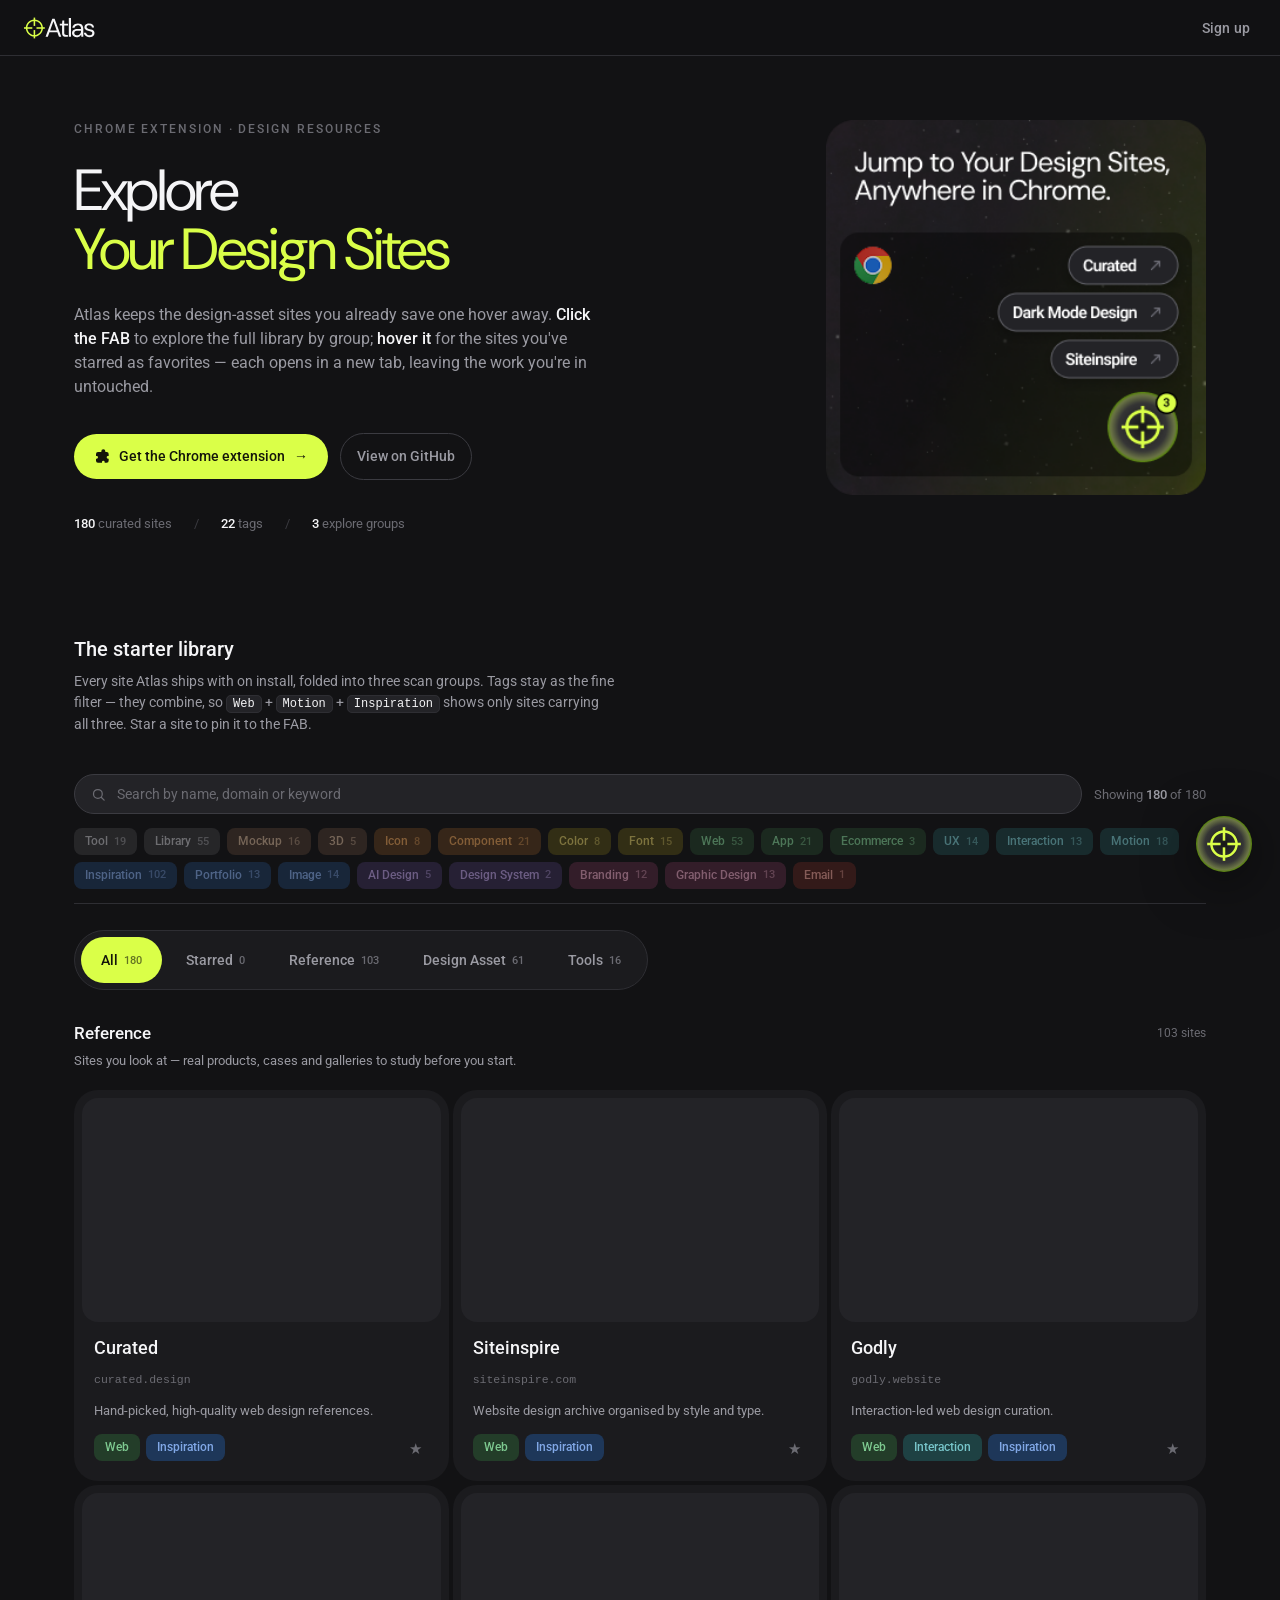
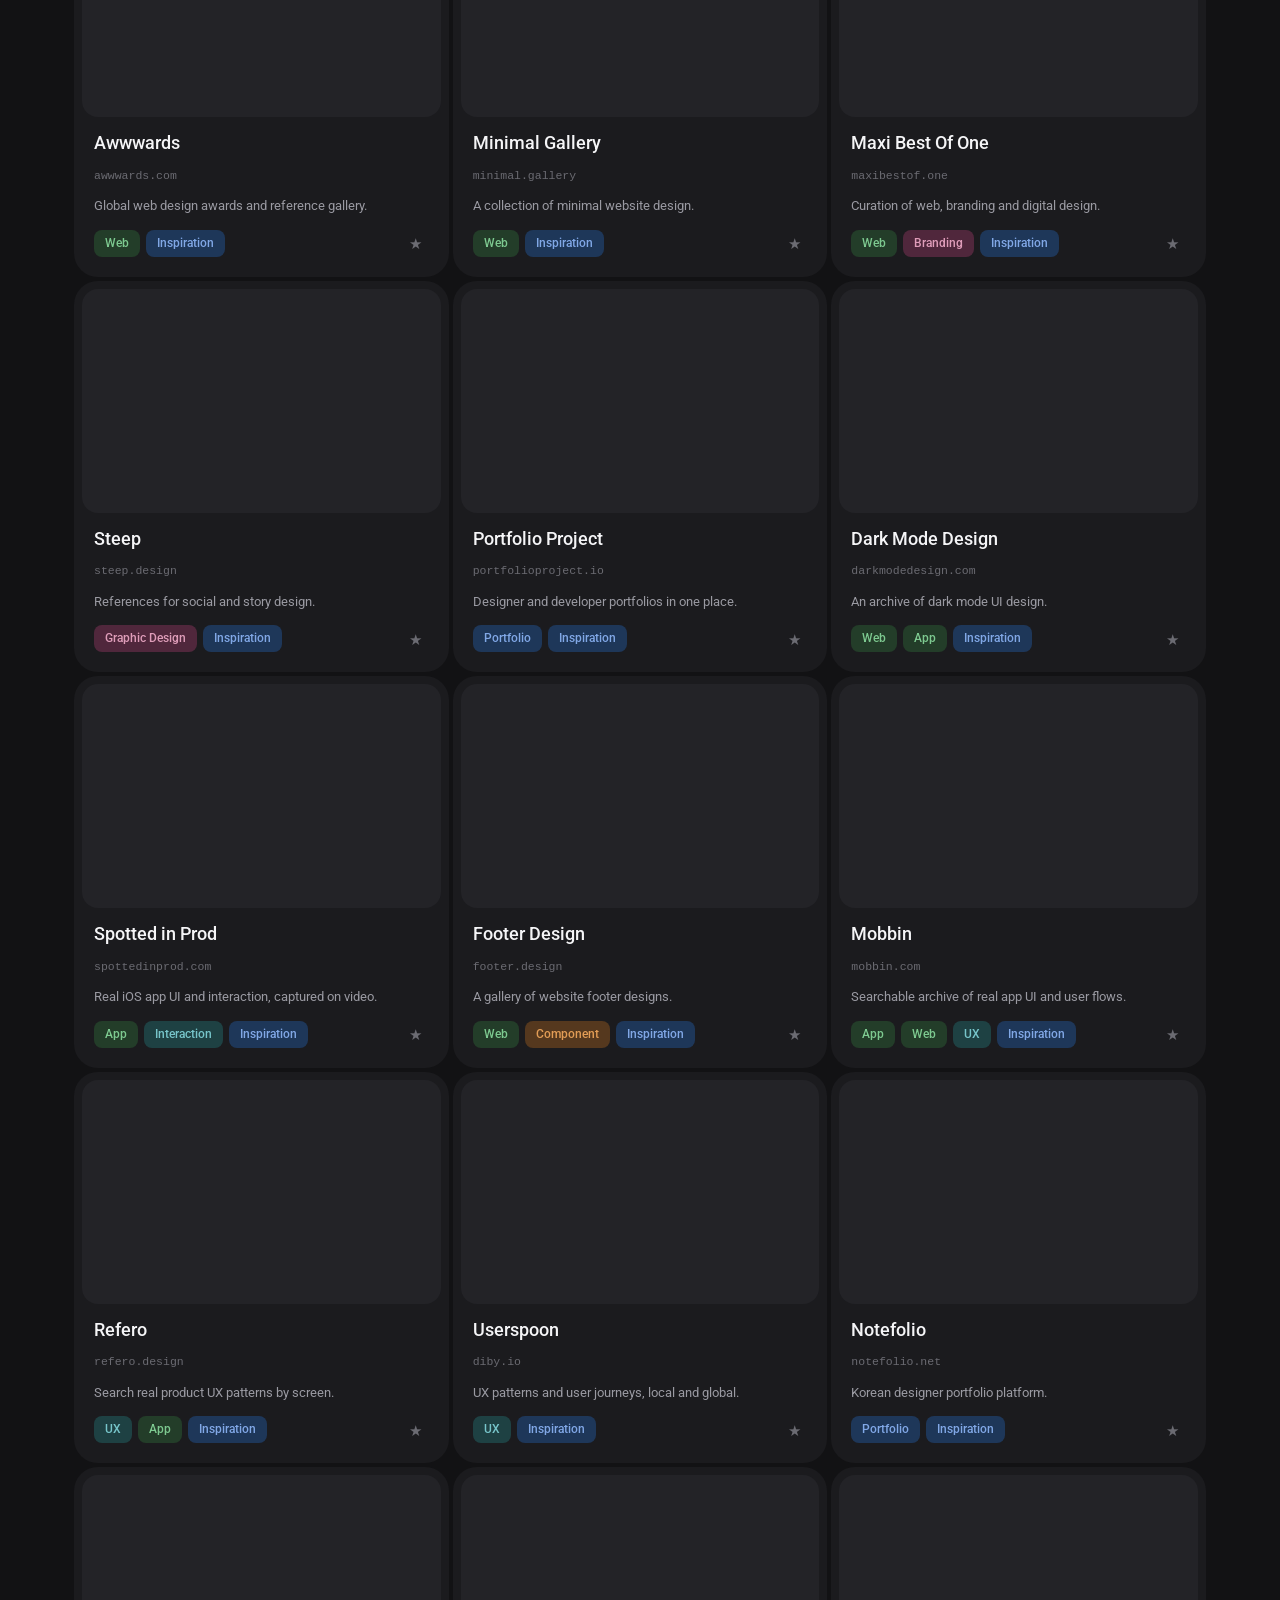
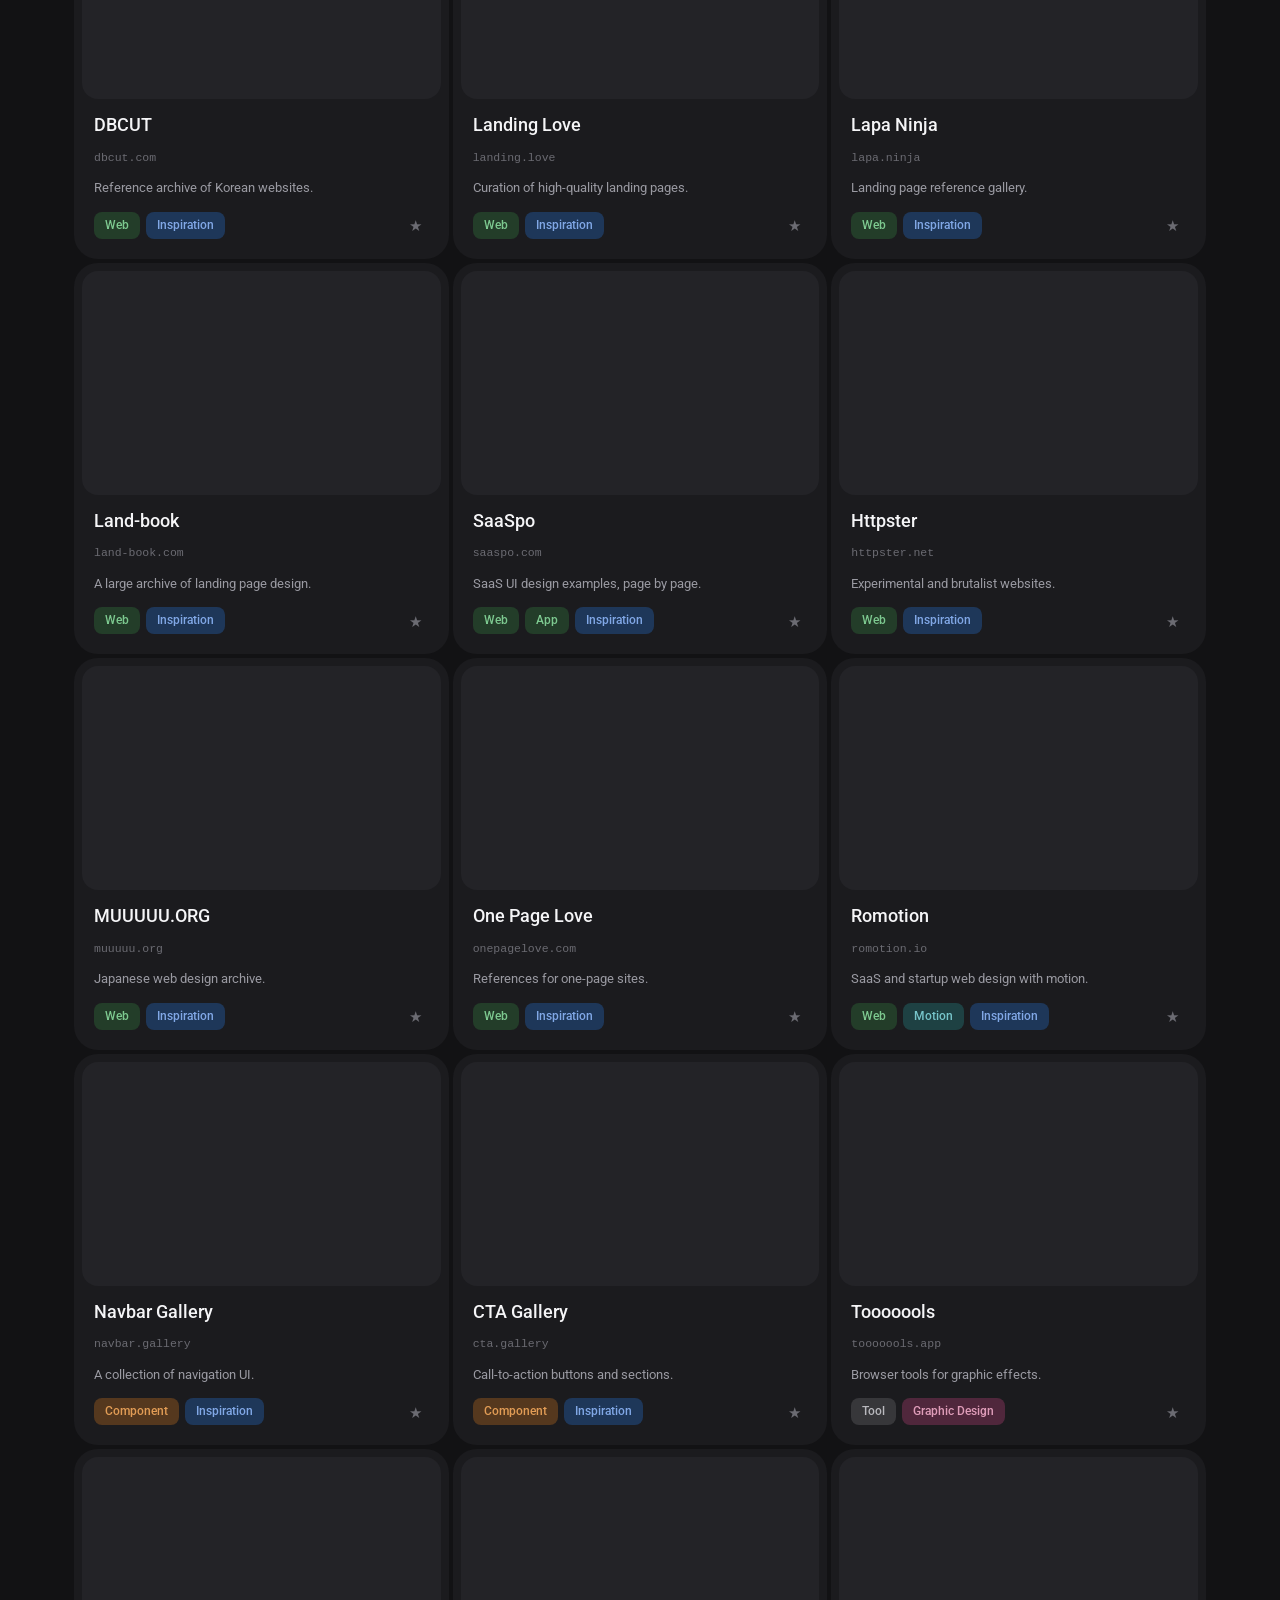
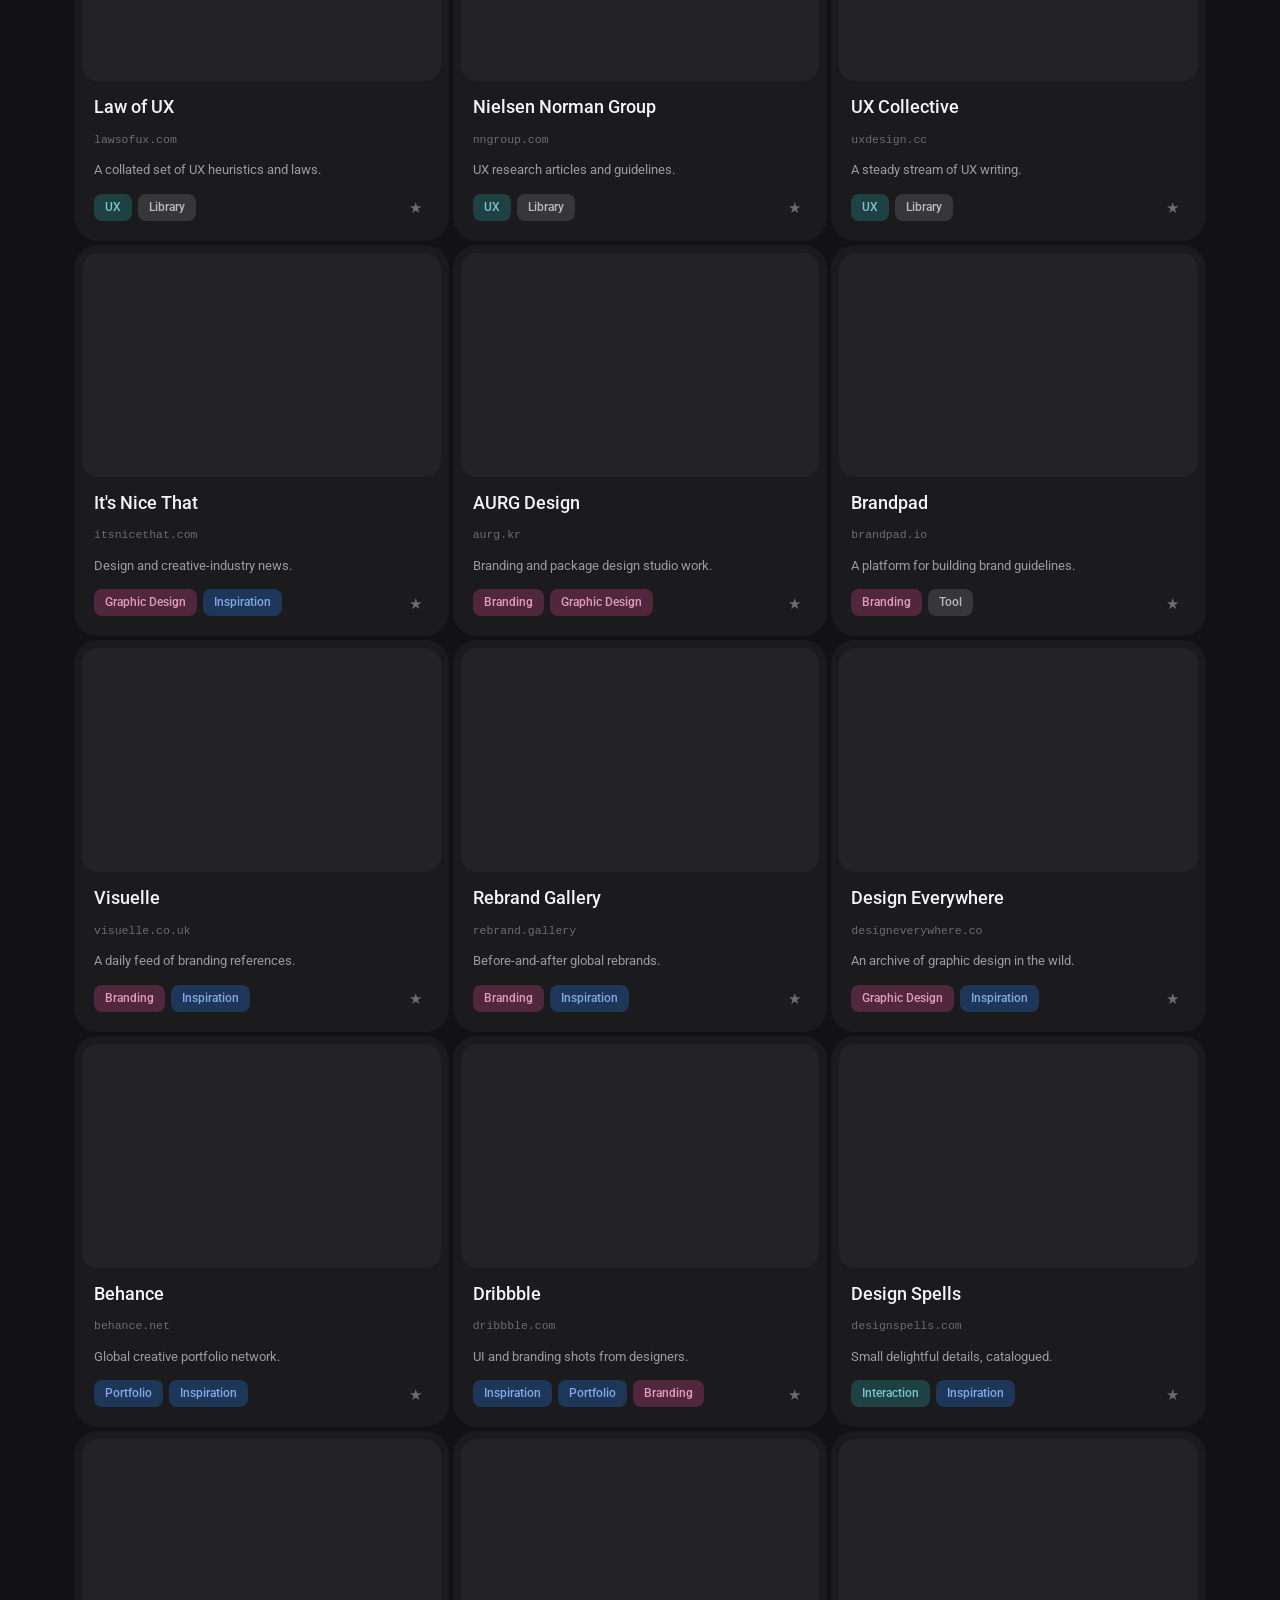
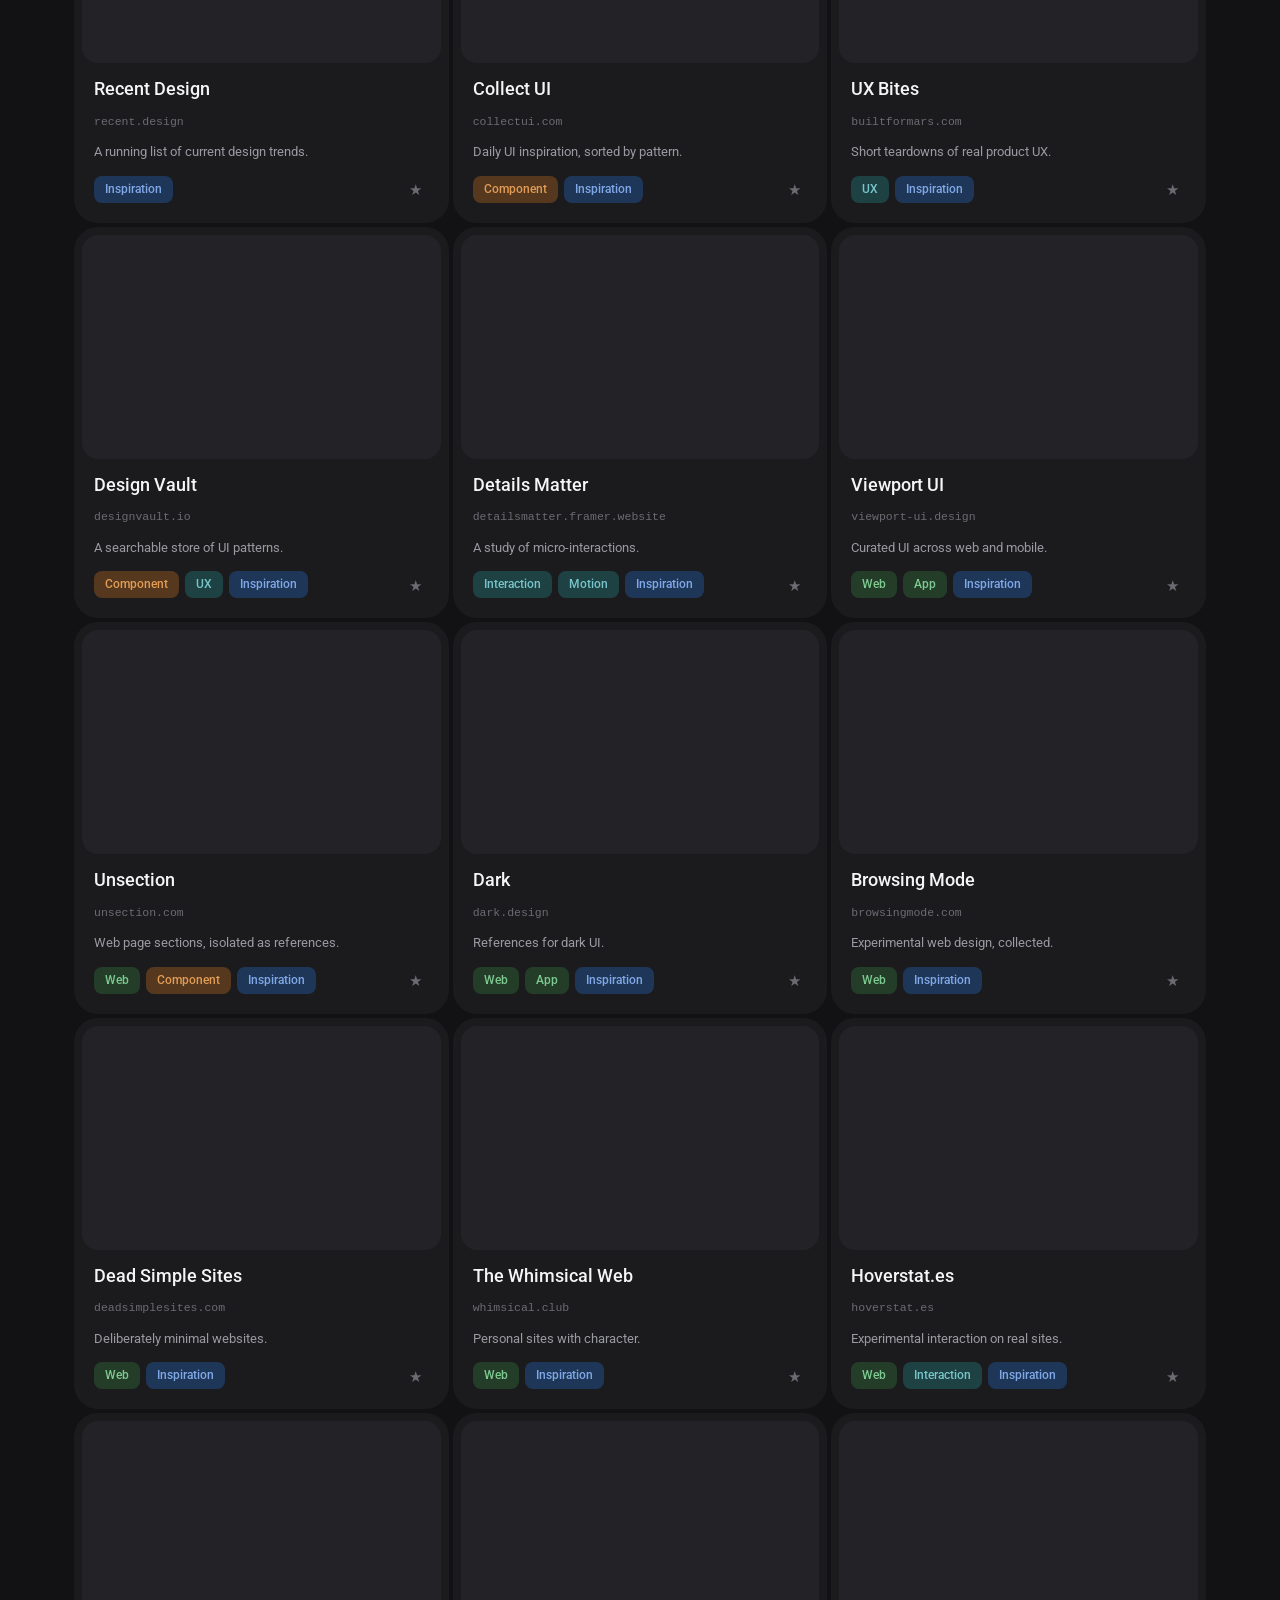
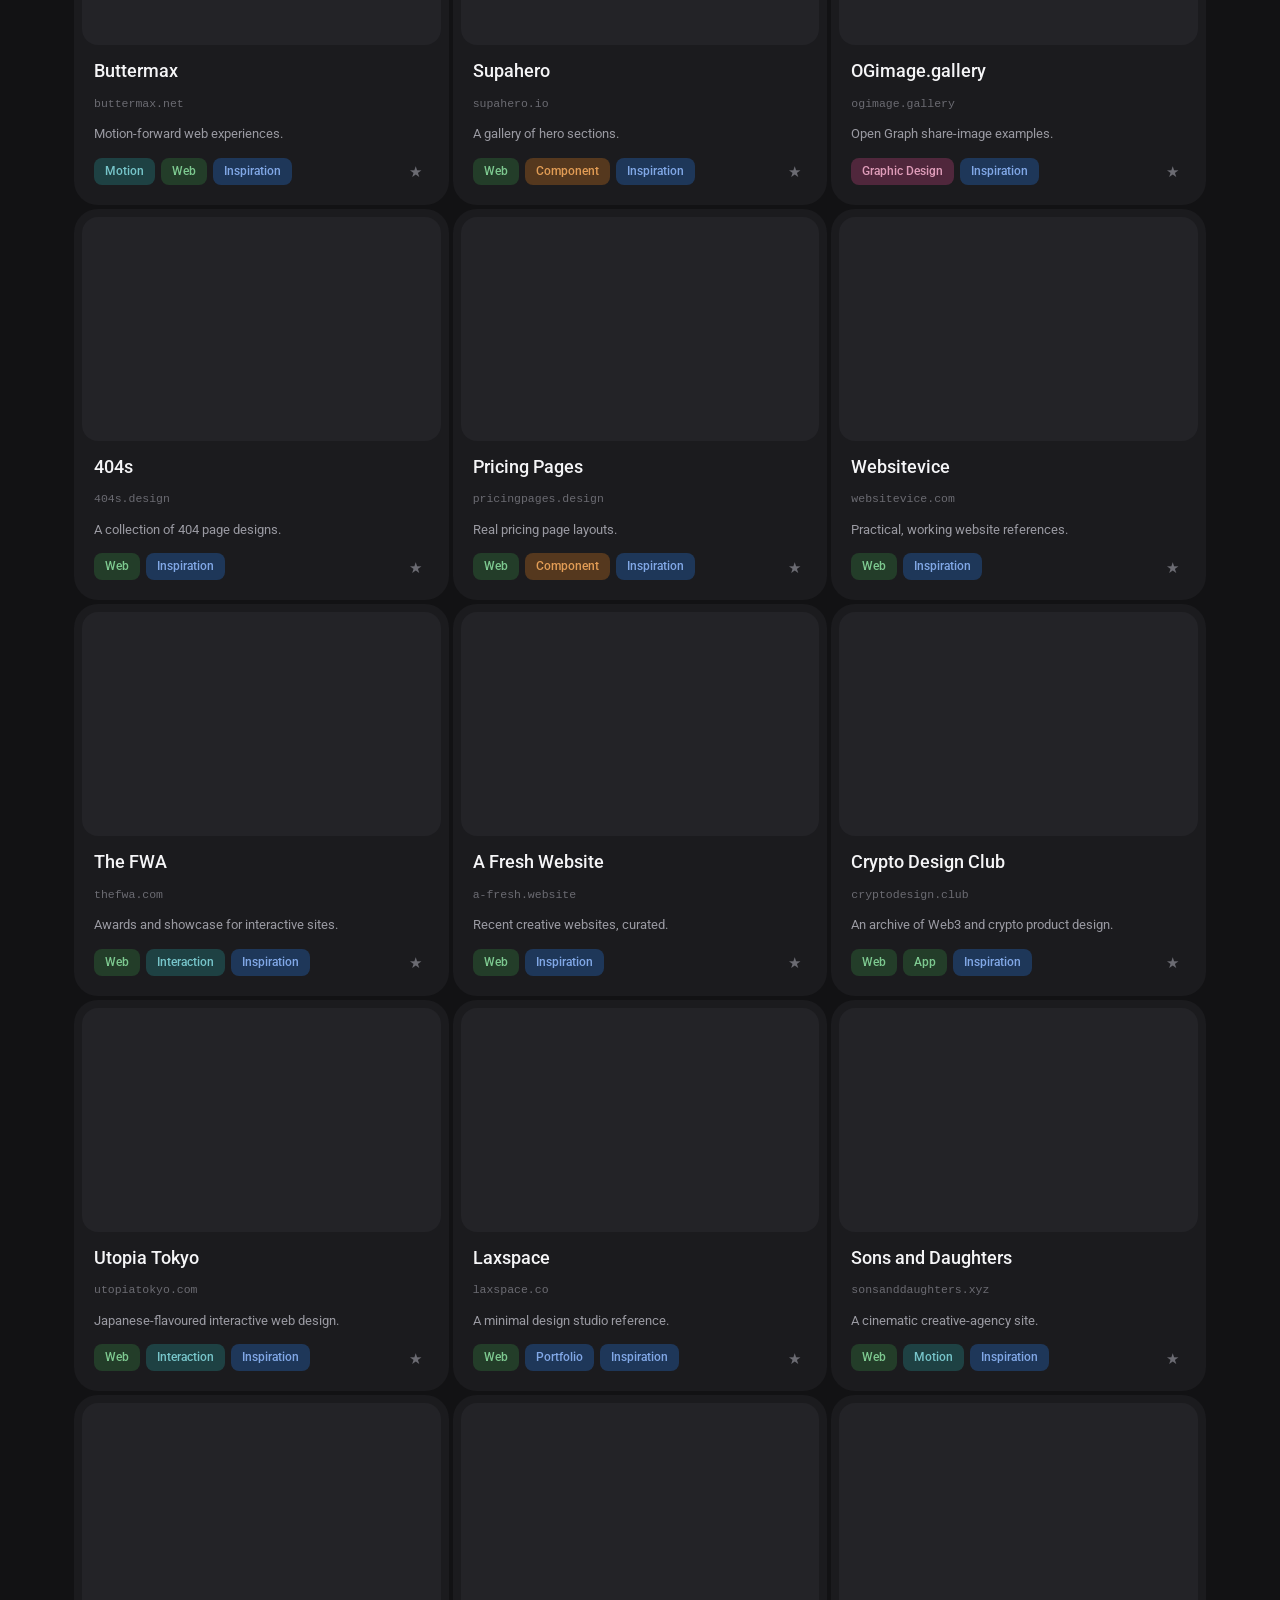
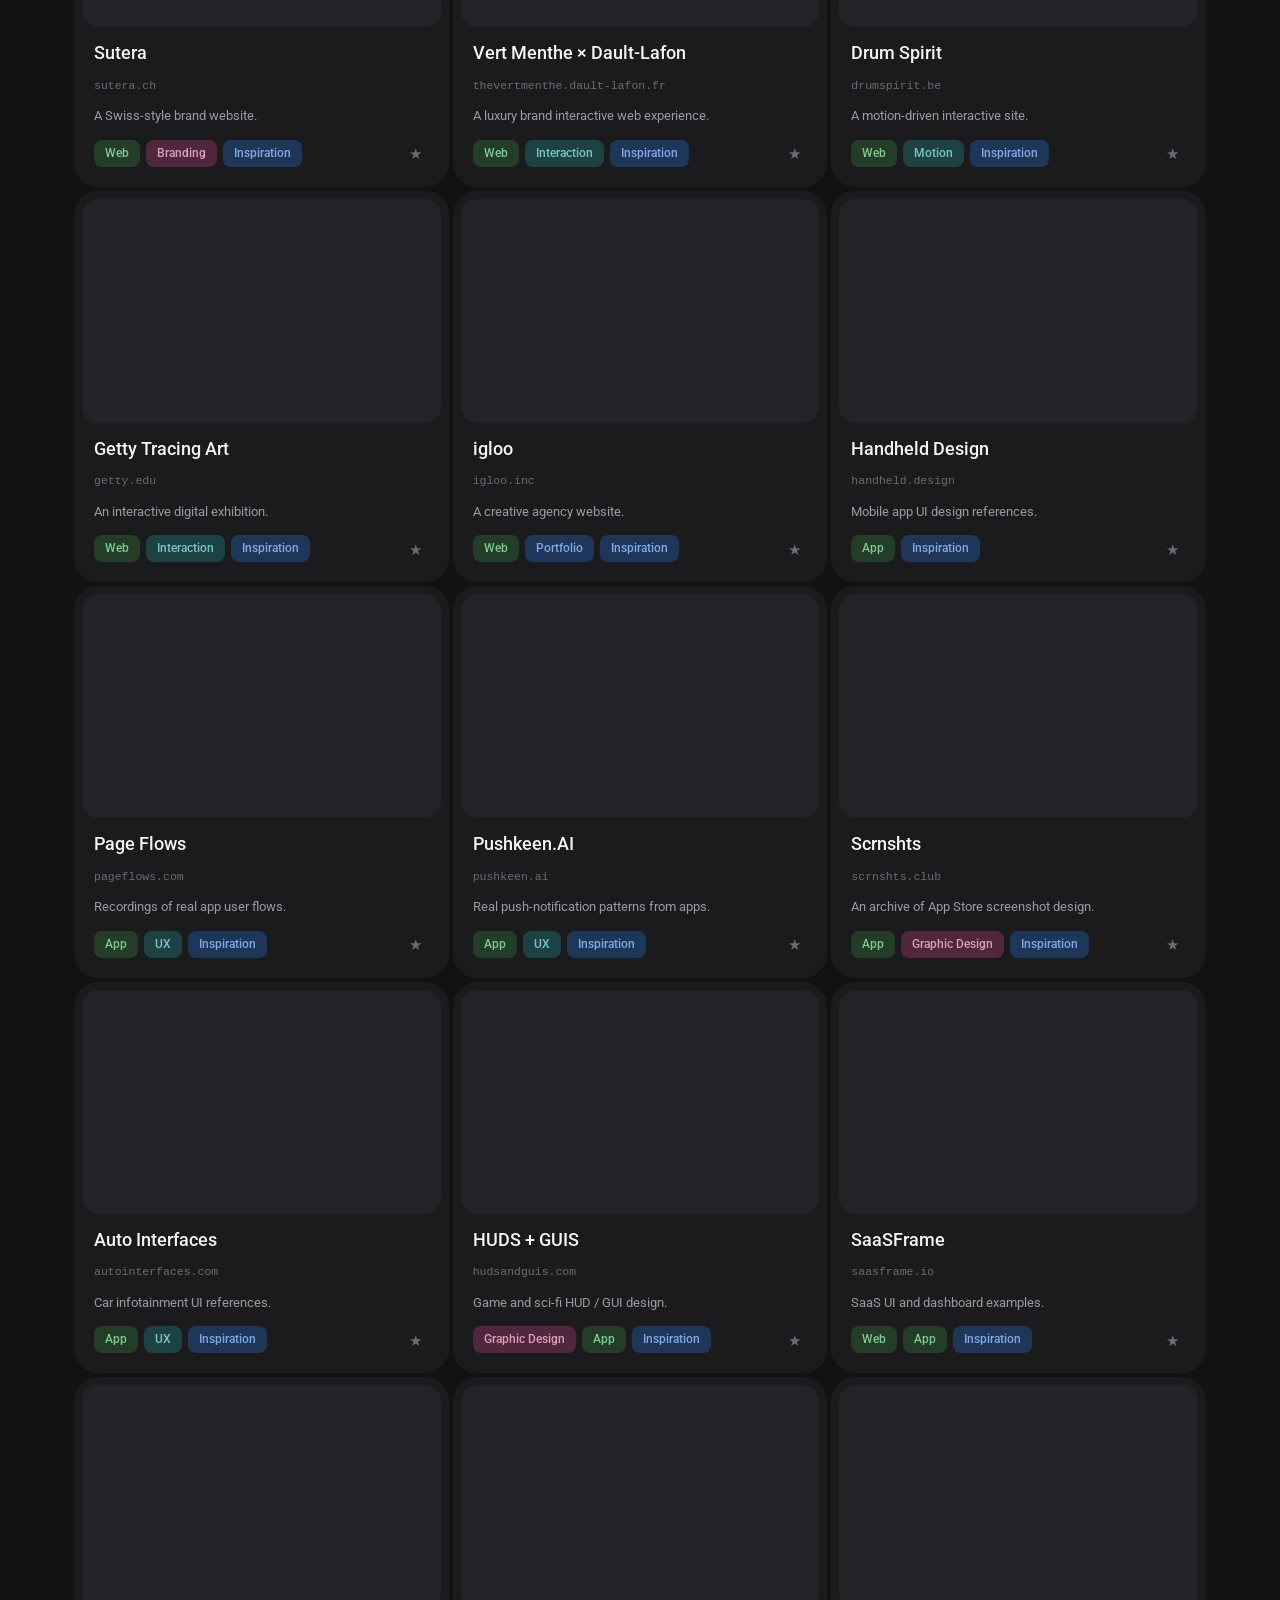
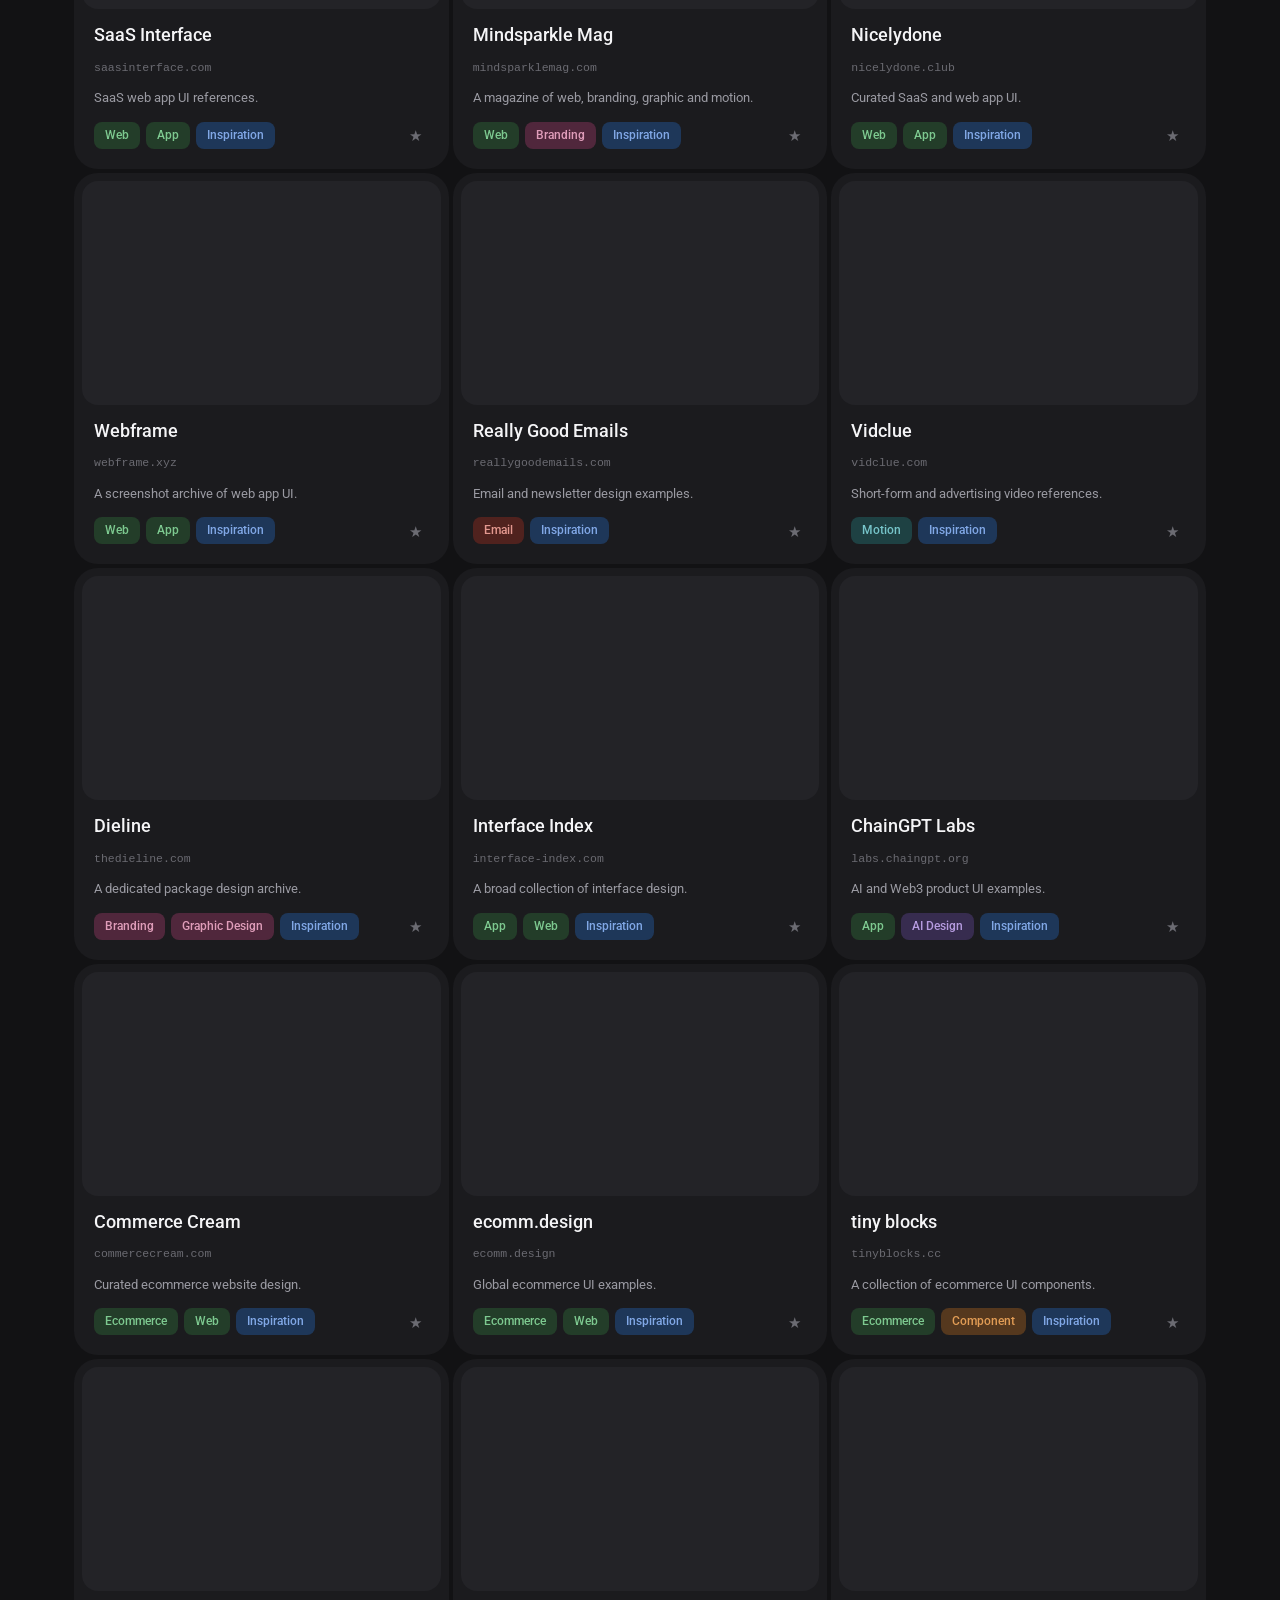
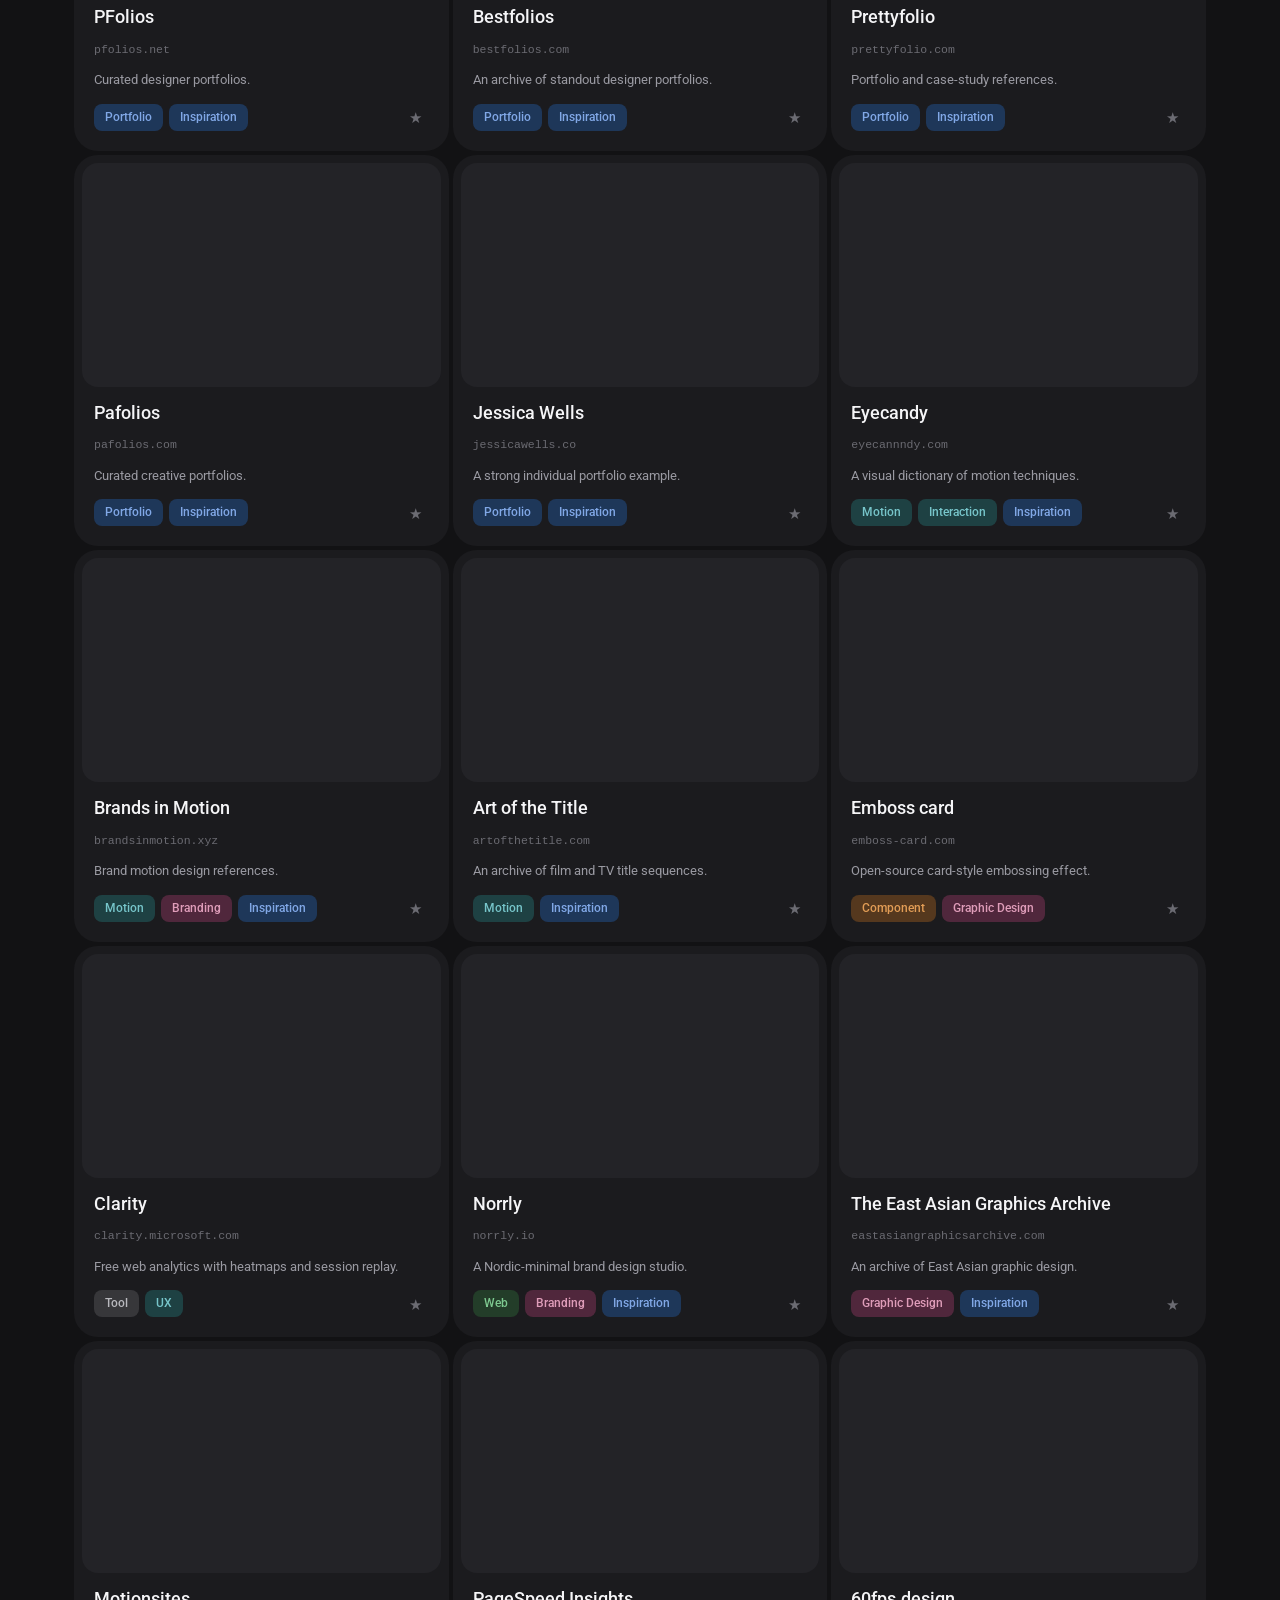
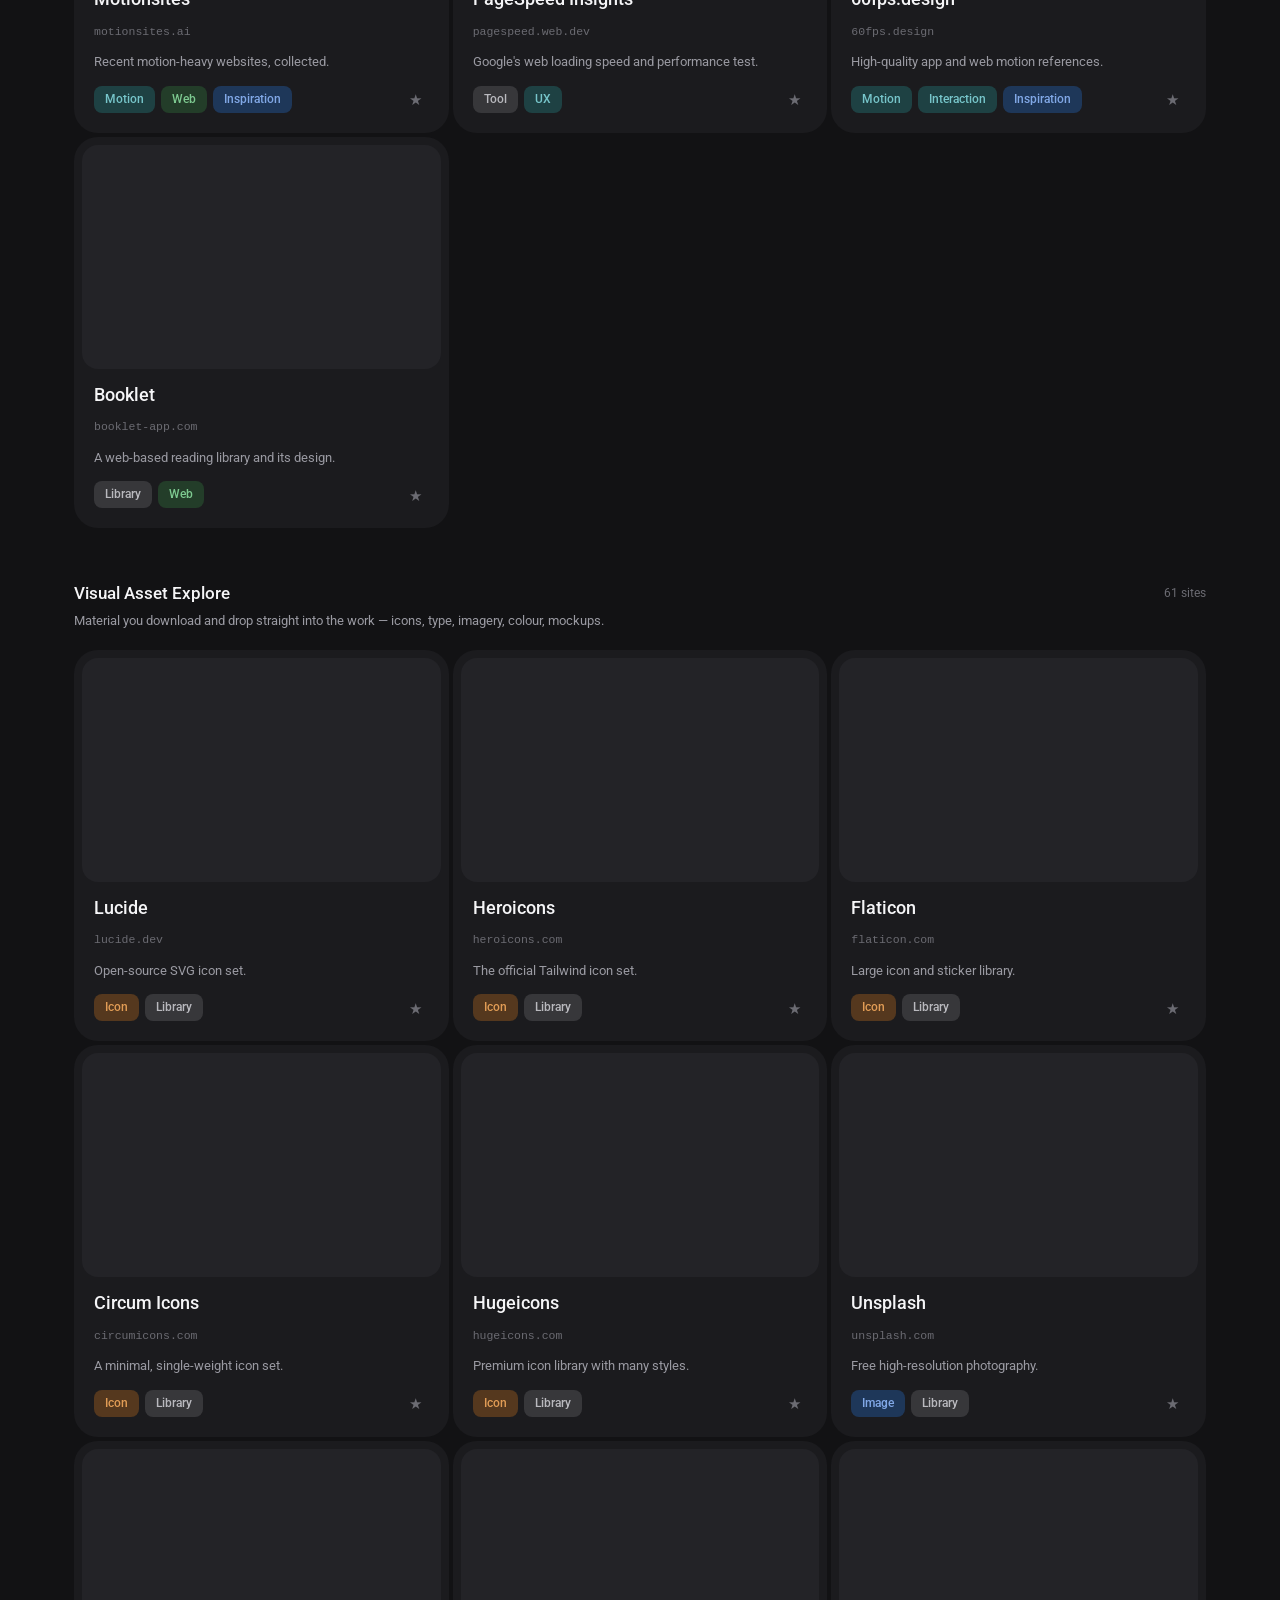
==== commit 11c2fdd9: "Cards get website thumbnails; hero image inlined, particles dropped Cards (both index.html and the e" ====
--- a/index.html
+++ b/index.html
@@ -120,39 +120,18 @@
   .hero-inner { max-width: 720px; }
 
   .hero-media {
-    position: relative;
     justify-self: end;
     width: 100%;
-  }
-  .hero-media-frame {
     border-radius: 24px;
     overflow: hidden;
-    position: relative;
-    z-index: 1;
-  }
-  .hero-media-frame img {
+  }
+  .hero-media img {
     display: block;
     width: 100%;
     height: auto;
-    transition: transform 0.45s cubic-bezier(0.22, 1, 0.36, 1);
-  }
-  .hero-media:hover .hero-media-frame img { transform: scale(1.06); }
-
-  .particle {
-    position: absolute;
-    border-radius: 50%;
-    background: var(--accent);
-    opacity: 0.55;
-    pointer-events: none;
-    z-index: 0;
-    animation: particle-float var(--dur, 4s) ease-in-out infinite alternate;
-    transition: opacity 0.4s ease;
-  }
-  .hero-media:hover .particle { opacity: 0.9; }
-  @keyframes particle-float {
-    from { transform: translate(0, 0); }
-    to   { transform: translate(var(--dx, 5px), var(--dy, -9px)); }
-  }
+    transition: transform 0.4s cubic-bezier(0.22, 1, 0.36, 1);
+  }
+  .hero-media:hover img { transform: scale(1.05); }
 
   .eyebrow {
     font-size: 12px;
@@ -432,11 +411,10 @@
   .card {
     display: flex;
     flex-direction: column;
-    gap: 10px;
     background: var(--bg-surface);
     border: none;
     border-radius: 24px;
-    padding: 24px;
+    padding: 8px;
     transition: transform 0.15s ease, background 0.15s ease;
   }
   .card:hover {
@@ -444,34 +422,39 @@
     transform: translateY(-2px);
   }
 
-  .card-top {
-    display: flex;
-    align-items: flex-start;
-    justify-content: space-between;
-    gap: 10px;
+  .card-thumb {
+    display: block;
+    border-radius: 16px;
+    overflow: hidden;
+    aspect-ratio: 16 / 10;
+    background: var(--bg-elevated);
+  }
+  .card-thumb img {
+    width: 100%;
+    height: 100%;
+    object-fit: cover;
+    display: block;
+    transition: transform 0.3s ease;
+  }
+  .card:hover .card-thumb img { transform: scale(1.03); }
+  .card-thumb.is-broken img { display: none; }
+
+  .card-body {
+    flex: 1;
+    display: flex;
+    flex-direction: column;
+    gap: 12px;
+    padding: 14px 12px 12px;
   }
   .card-name {
-    font-size: 16px;
+    font-size: 18px;
     font-weight: 500;
     margin: 0;
     line-height: 1.3;
-  }
-  .card-open {
-    flex-shrink: 0;
-    width: 30px;
-    height: 30px;
-    margin: -3px -3px 0 0;
-    display: flex;
-    align-items: center;
-    justify-content: center;
-    border-radius: 50%;
-    background: var(--bg-elevated);
-    color: var(--text-secondary);
+    color: var(--text-primary);
     text-decoration: none;
-    font-size: 14px;
-    transition: background 0.15s ease, color 0.15s ease;
-  }
-  .card-open:hover { background: var(--accent); color: var(--accent-text); }
+  }
+  .card-name:hover { color: var(--accent); }
 
   .card-domain {
     font-family: var(--font-mono);
@@ -496,7 +479,6 @@
     justify-content: space-between;
     gap: 10px;
     margin-top: auto;
-    padding-top: 6px;
   }
   .card-tags {
     display: flex;
@@ -509,7 +491,7 @@
   .card-star {
     flex-shrink: 0;
     align-self: flex-end;
-    margin: 0 -4px -4px 0;
+    margin: 0 -2px -2px 0;
     width: 30px;
     height: 30px;
     display: flex;
@@ -702,7 +684,6 @@
 
   @media (prefers-reduced-motion: reduce) {
     * { transition: none !important; scroll-behavior: auto; }
-    .particle { animation: none !important; }
   }
 </style>
 </head>
@@ -748,10 +729,8 @@
           <span><b>3</b> explore groups</span>
         </div>
       </div>
-      <div class="hero-media" id="heroMedia">
-        <div class="hero-media-frame">
-          <img src="Image.png" alt="The Atlas FAB in Chrome showing a stack of starred design sites" />
-        </div>
+      <div class="hero-media">
+        <img src="[data-uri]" alt="The Atlas FAB in Chrome showing a stack of starred design sites" />
       </div>
     </div>
   </section>
@@ -1167,26 +1146,37 @@
   });
   groupsRoot.appendChild(groupsEmpty);
 
+  function thumbURL(u) {
+    return "https://s.wordpress.com/mshots/v1/" + encodeURIComponent(u) + "?w=640&h=400";
+  }
+
   SITES.forEach(s => {
     const card = document.createElement("article");
     card.className = "card";
 
-    const top = document.createElement("div");
-    top.className = "card-top";
-
-    const name = document.createElement("h4");
+    const thumb = document.createElement("a");
+    thumb.className = "card-thumb";
+    thumb.href = s.u;
+    thumb.target = "_blank";
+    thumb.rel = "noopener noreferrer";
+    thumb.setAttribute("aria-label", "Open " + s.n + " in a new tab");
+    const img = document.createElement("img");
+    img.loading = "lazy";
+    img.alt = "";
+    img.referrerPolicy = "no-referrer";
+    img.src = thumbURL(s.u);
+    img.addEventListener("error", () => thumb.classList.add("is-broken"));
+    thumb.appendChild(img);
+
+    const body = document.createElement("div");
+    body.className = "card-body";
+
+    const name = document.createElement("a");
     name.className = "card-name";
+    name.href = s.u;
+    name.target = "_blank";
+    name.rel = "noopener noreferrer";
     name.textContent = s.n;
-
-    const open = document.createElement("a");
-    open.className = "card-open";
-    open.href = s.u;
-    open.target = "_blank";
-    open.rel = "noopener noreferrer";
-    open.setAttribute("aria-label", "Open " + s.n + " in a new tab");
-    open.textContent = "↗";
-
-    top.append(name, open);
 
     const domain = document.createElement("div");
     domain.className = "card-domain";
@@ -1214,7 +1204,8 @@
     star.addEventListener("click", () => toggleFavorite(s));
 
     foot.append(tags, star);
-    card.append(top, domain, desc, foot);
+    body.append(name, domain, desc, foot);
+    card.append(thumb, body);
     groupEls[s.group].grid.appendChild(card);
     cardIndex.push({ s: s, el: card, star: star });
   });
@@ -1346,28 +1337,6 @@
     document.getElementById("explore").scrollIntoView({ behavior: "smooth", block: "start" });
   });
 
-  // ----- Hero image particles -----
-  (function seedParticles() {
-    const host = document.getElementById("heroMedia");
-    if (!host || window.matchMedia("(prefers-reduced-motion: reduce)").matches) return;
-    const frag = document.createDocumentFragment();
-    for (let i = 0; i < 18; i++) {
-      const p = document.createElement("span");
-      p.className = "particle";
-      const size = (2 + Math.random() * 4).toFixed(1);
-      p.style.width = p.style.height = size + "px";
-      p.style.left = (-12 + Math.random() * 124).toFixed(1) + "%";
-      p.style.top = (-12 + Math.random() * 124).toFixed(1) + "%";
-      p.style.setProperty("--dur", (3 + Math.random() * 3.5).toFixed(2) + "s");
-      p.style.setProperty("--dx", (Math.random() * 16 - 8).toFixed(1) + "px");
-      p.style.setProperty("--dy", (Math.random() * 16 - 8).toFixed(1) + "px");
-      p.style.animationDelay = (-Math.random() * 5).toFixed(2) + "s";
-      if (Math.random() < 0.35) p.style.background = "var(--text-primary)";
-      frag.appendChild(p);
-    }
-    host.appendChild(frag);
-  })();
-
   // ----- Init -----
   document.getElementById("siteCount").textContent = SITES.length;
   updateFavCount();
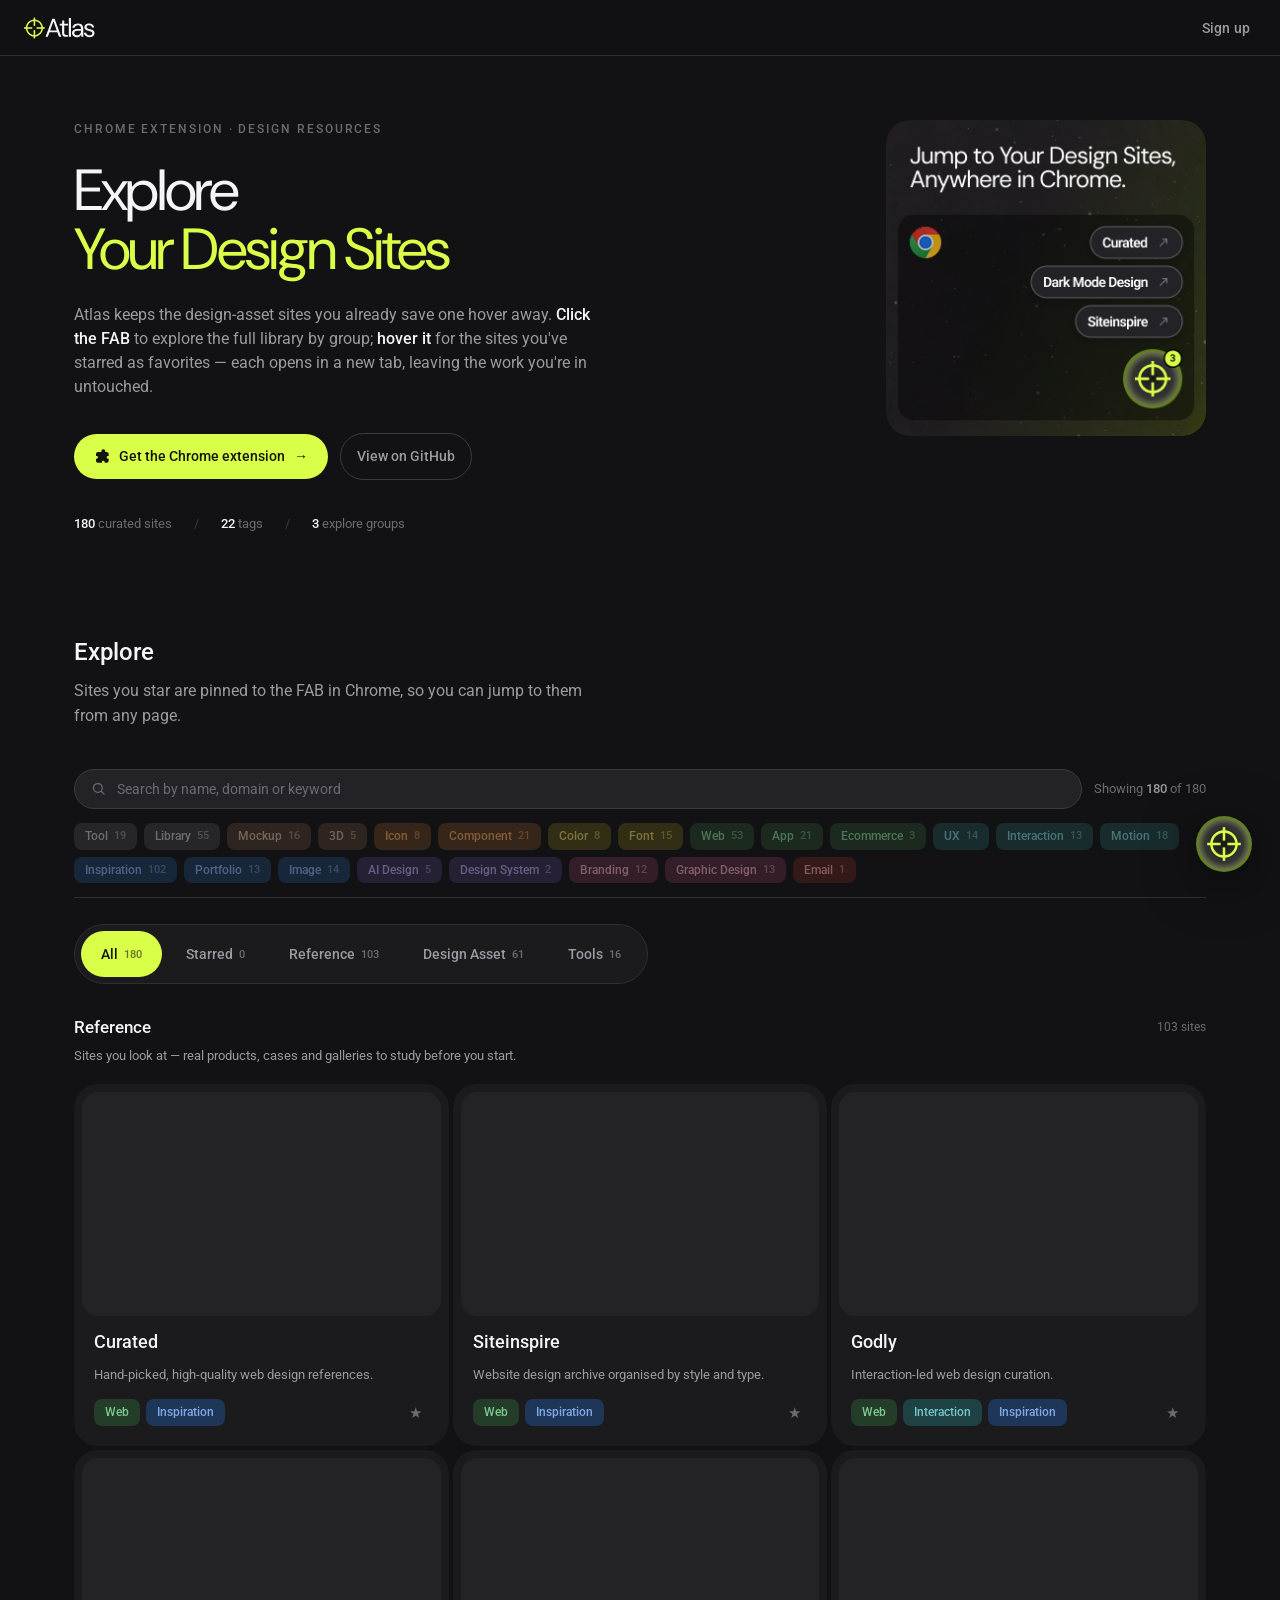
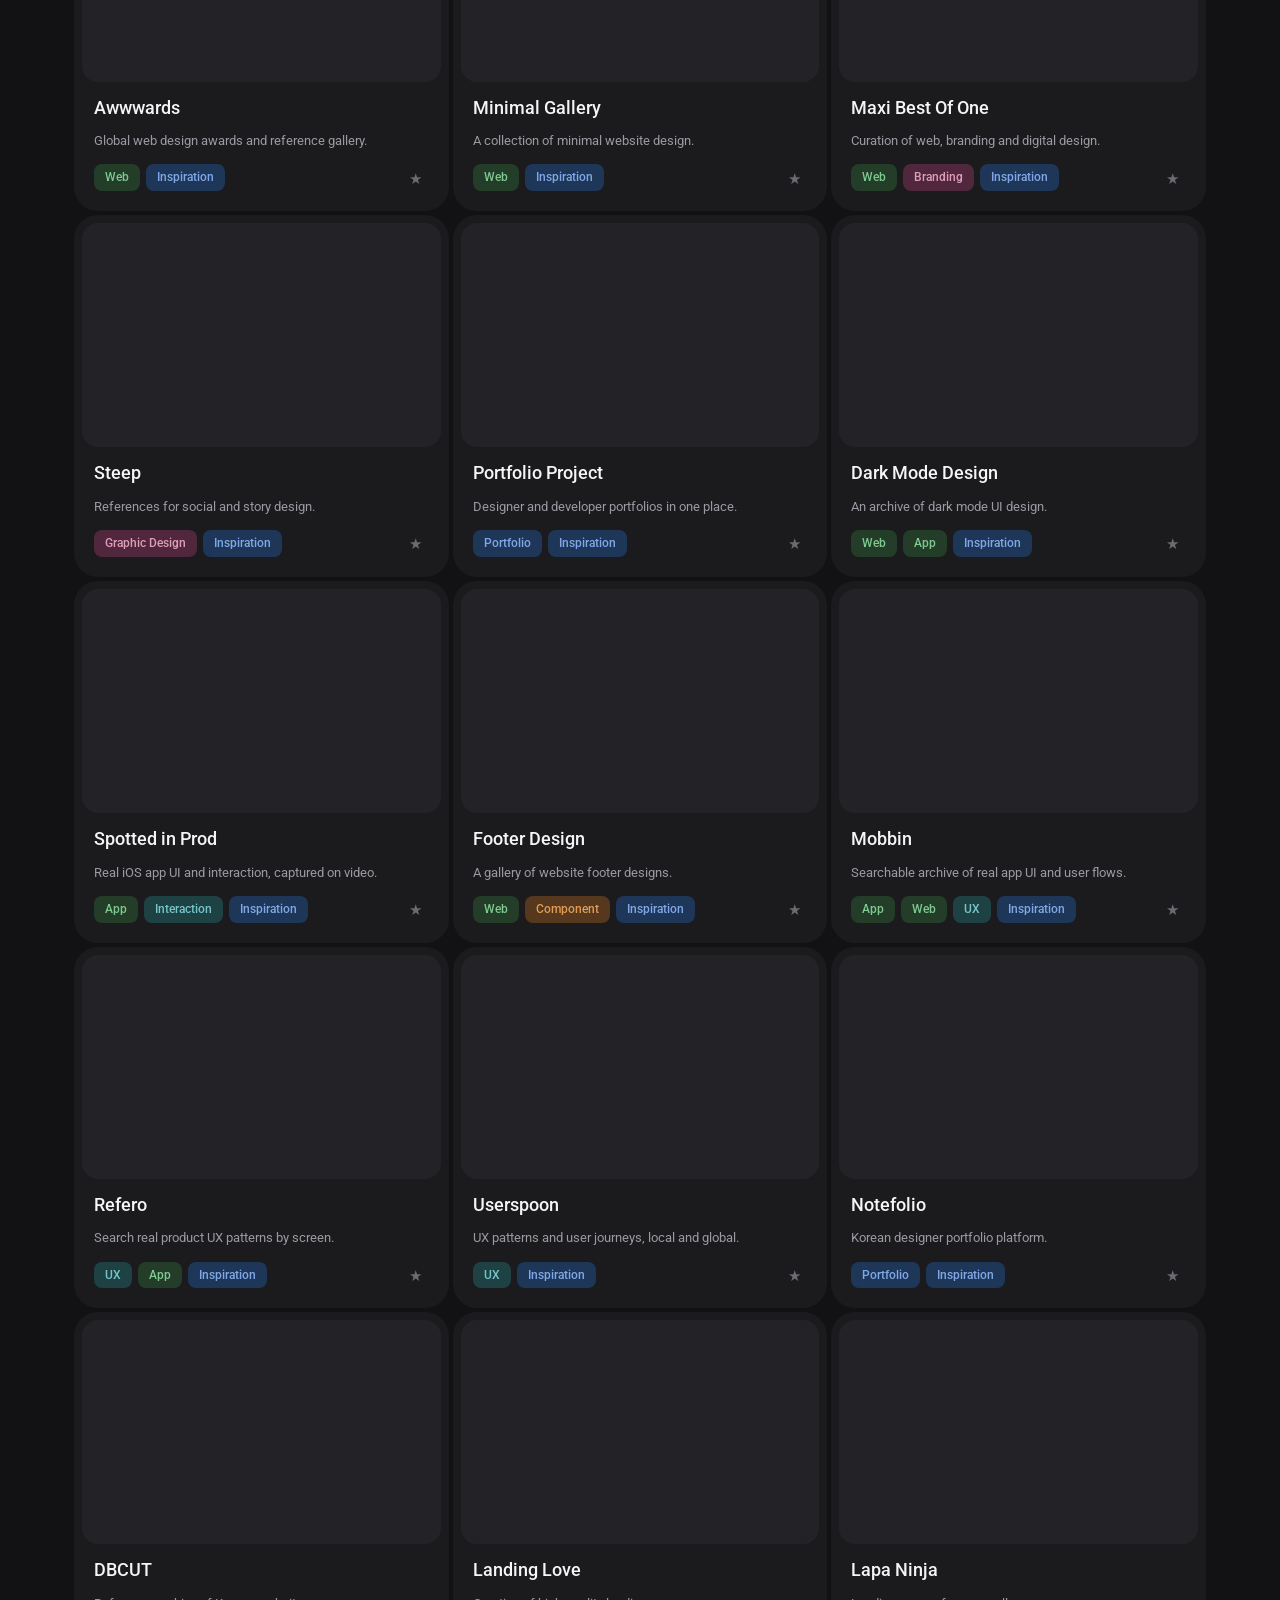
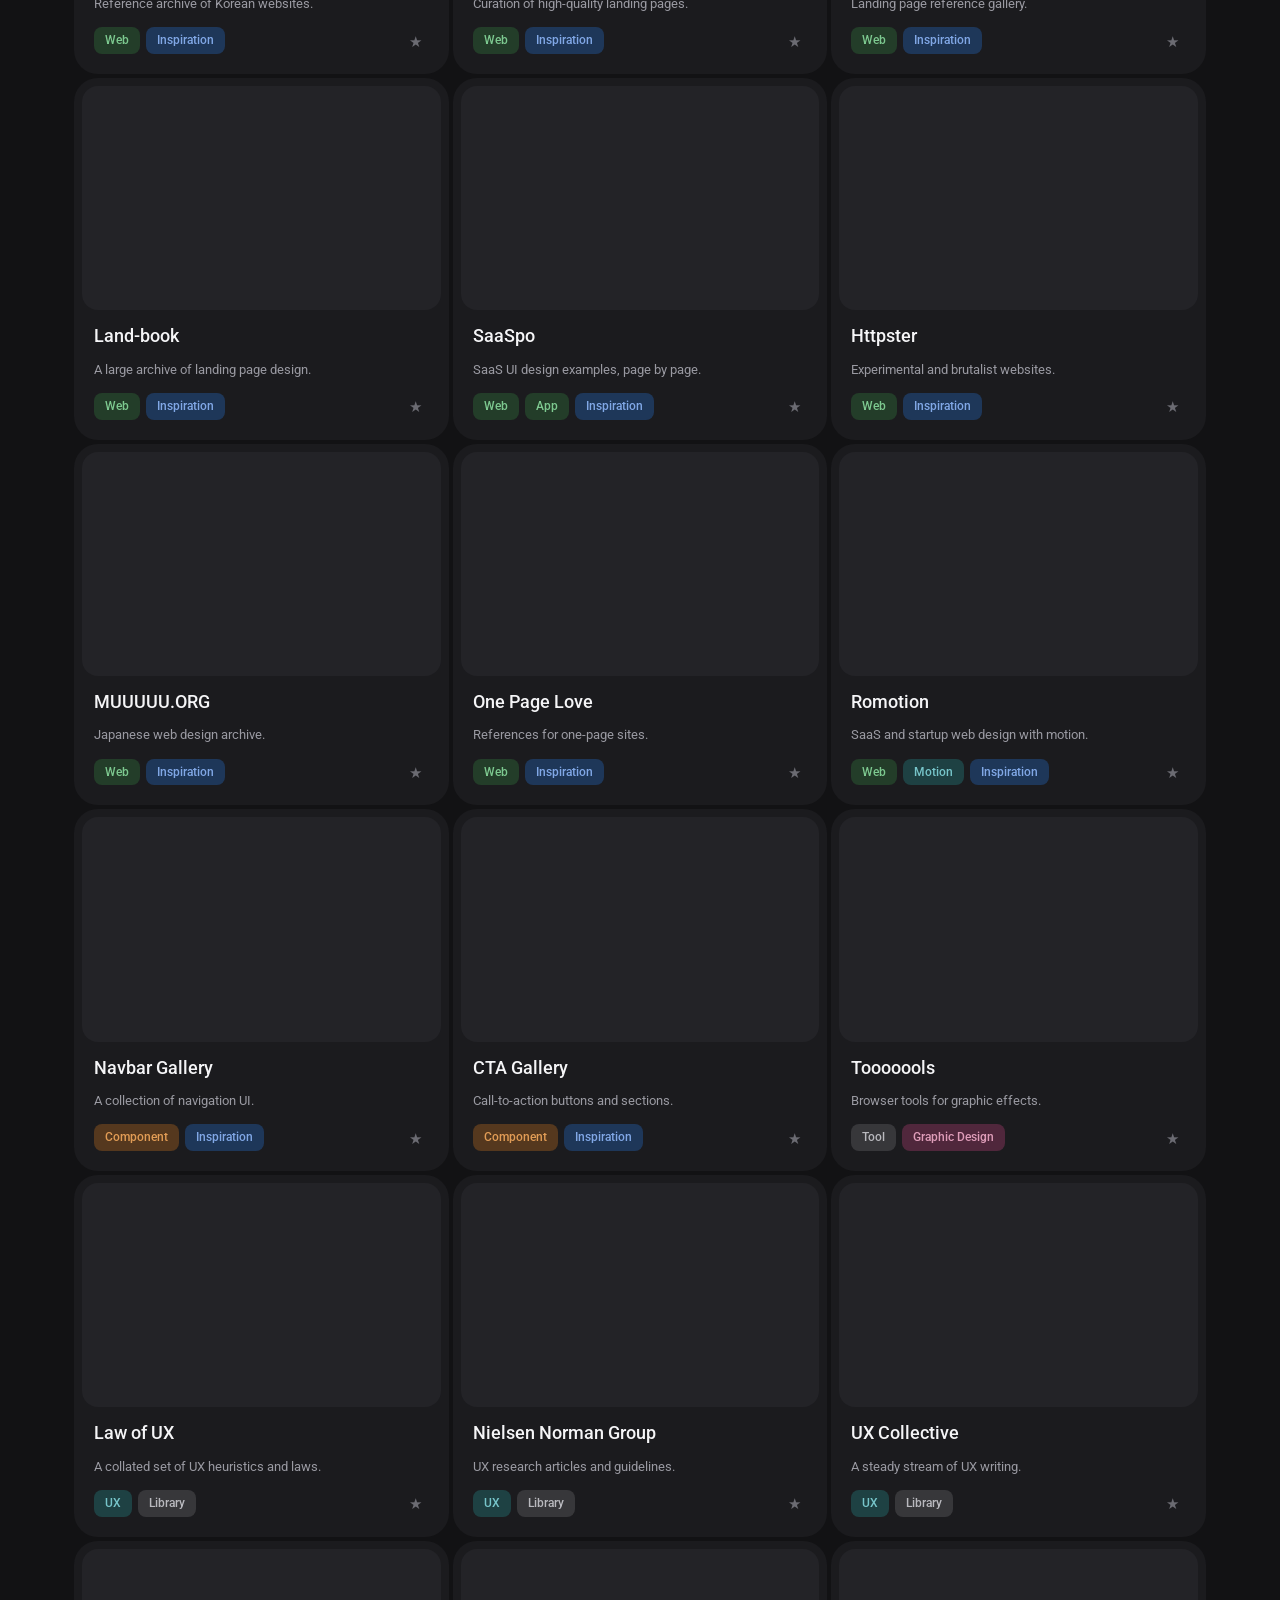
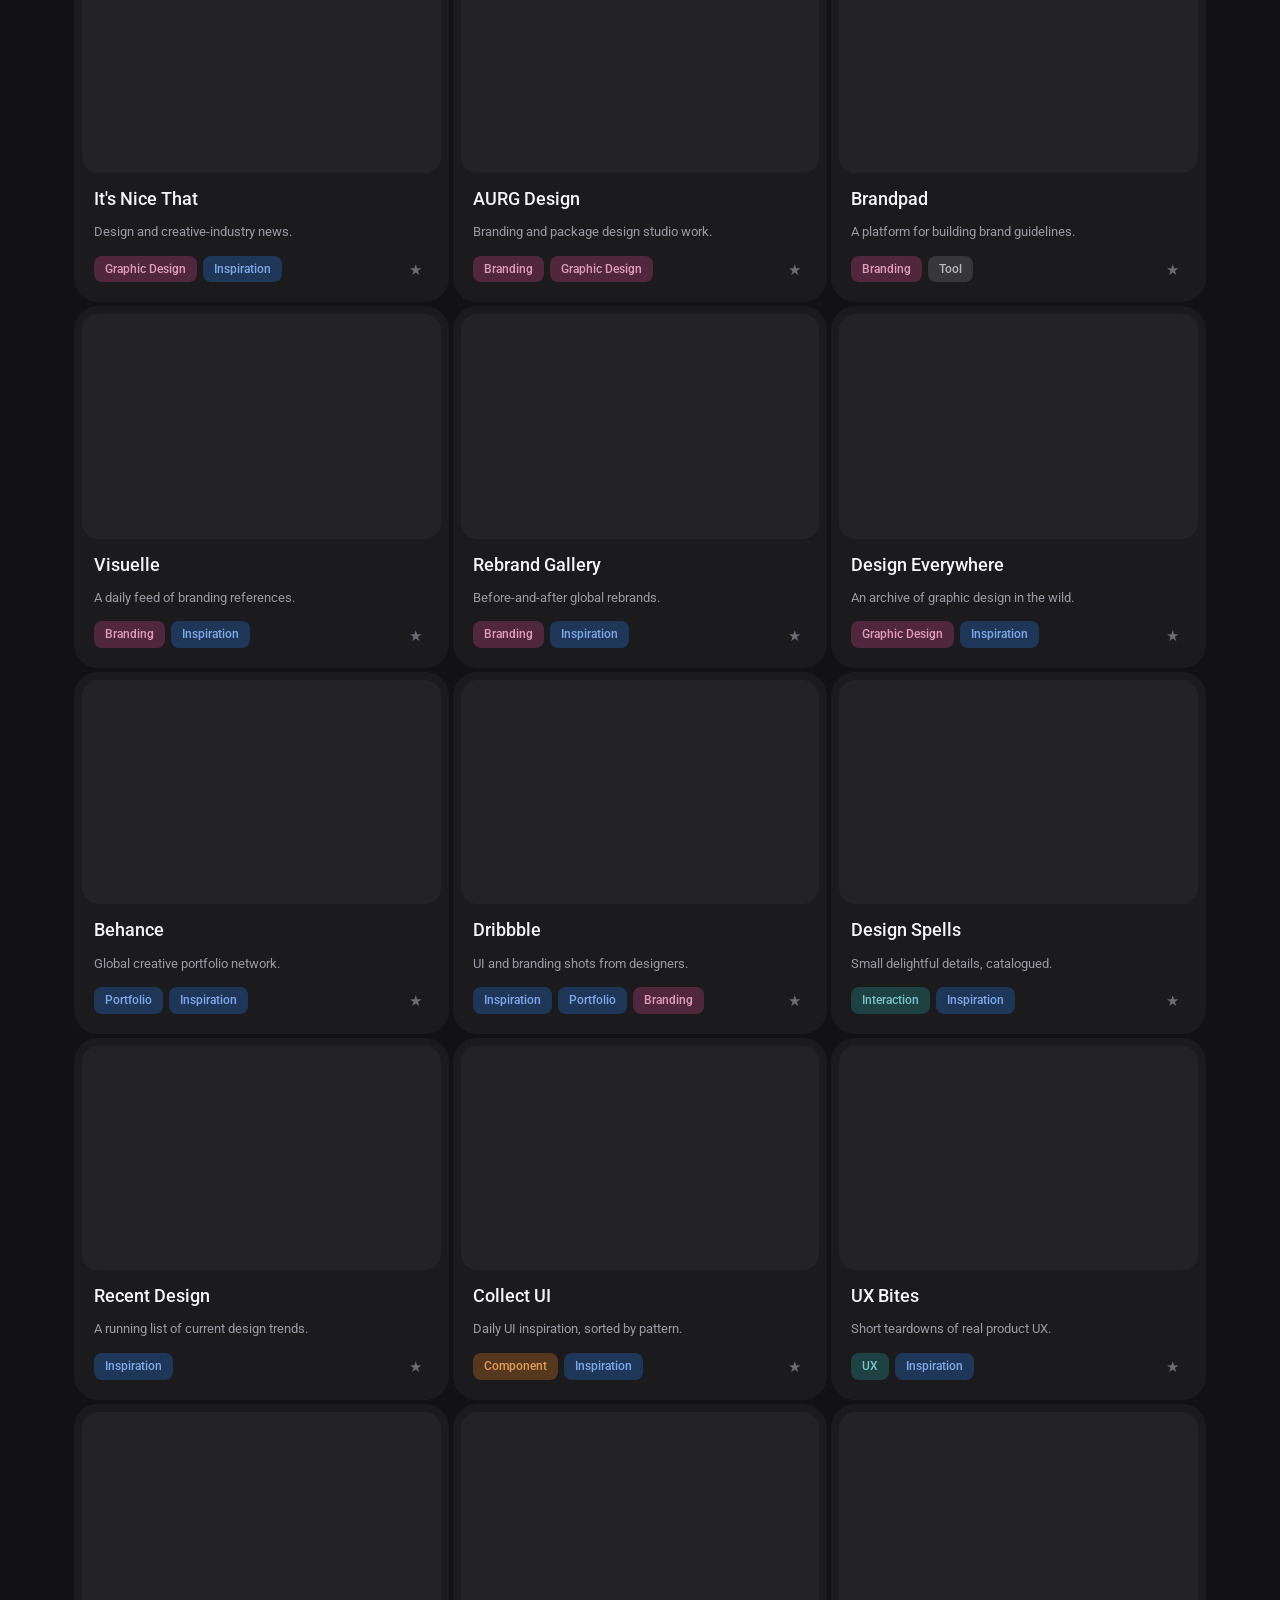
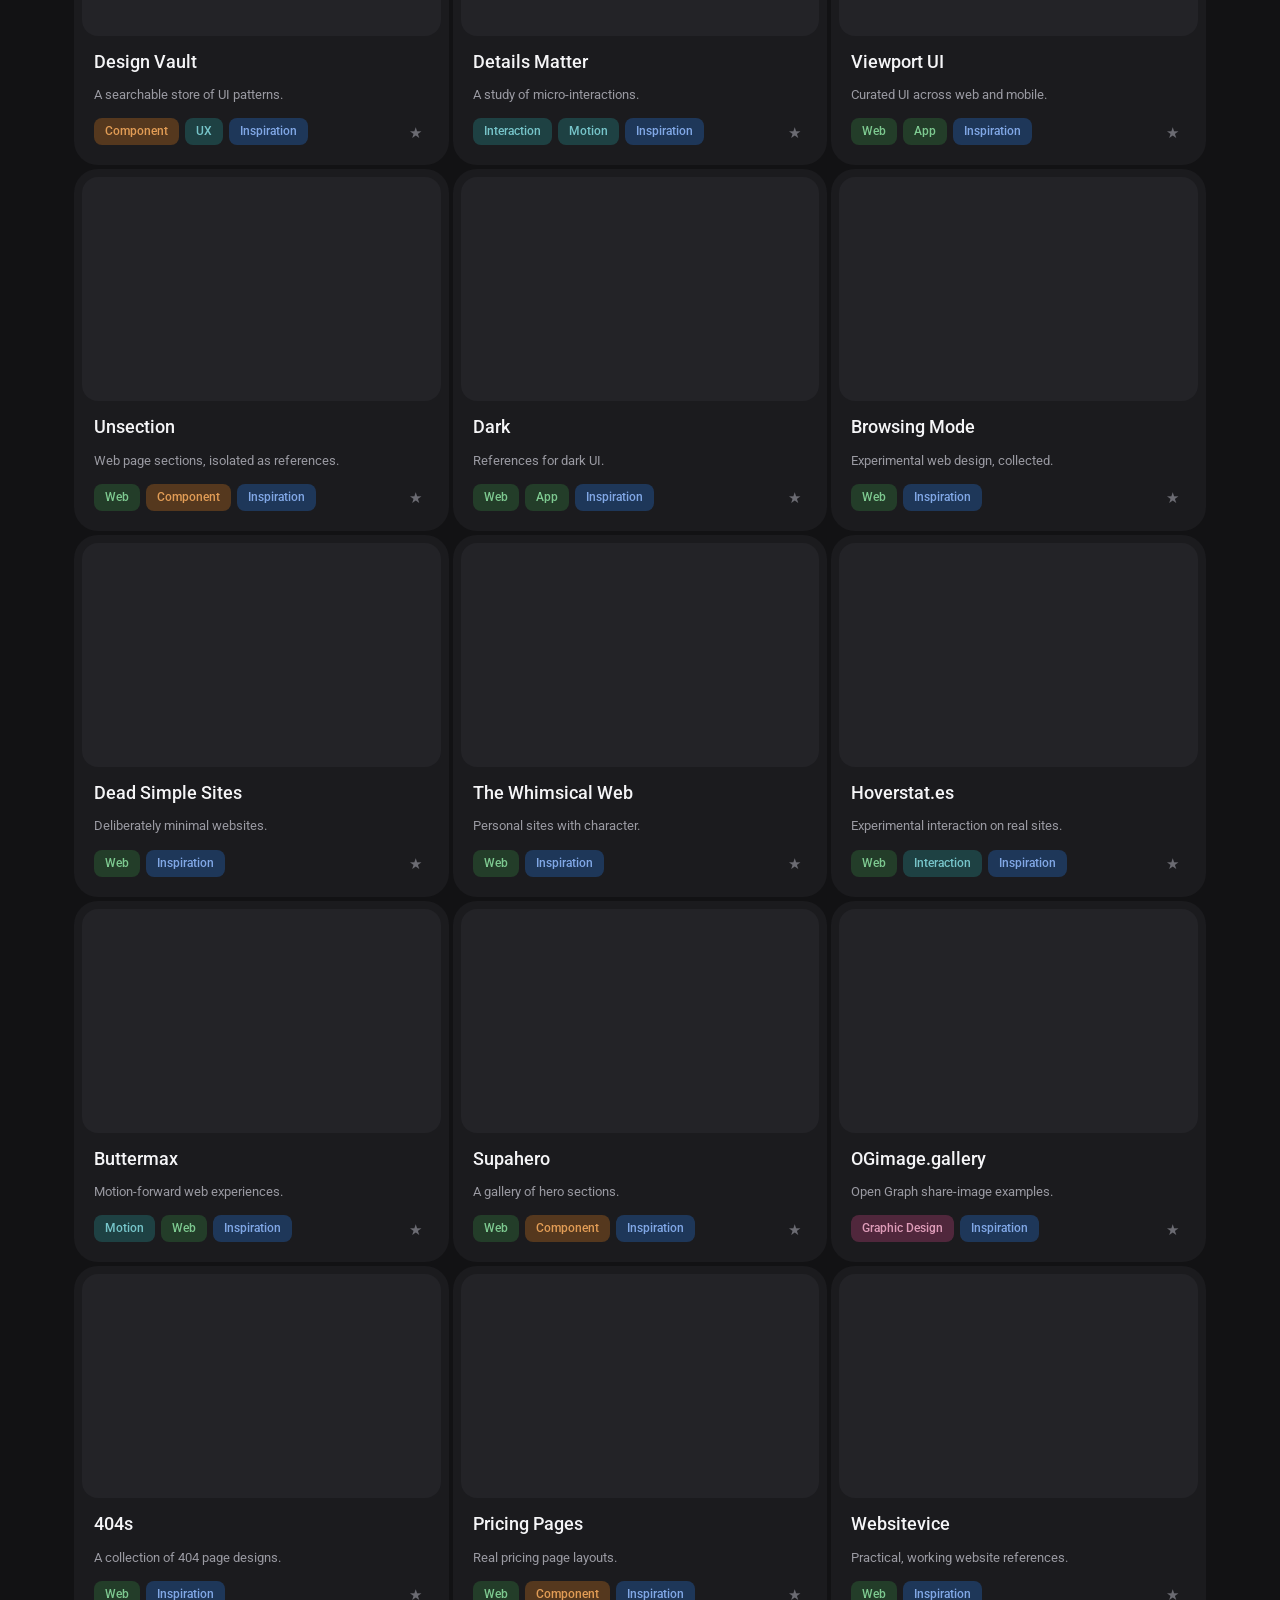
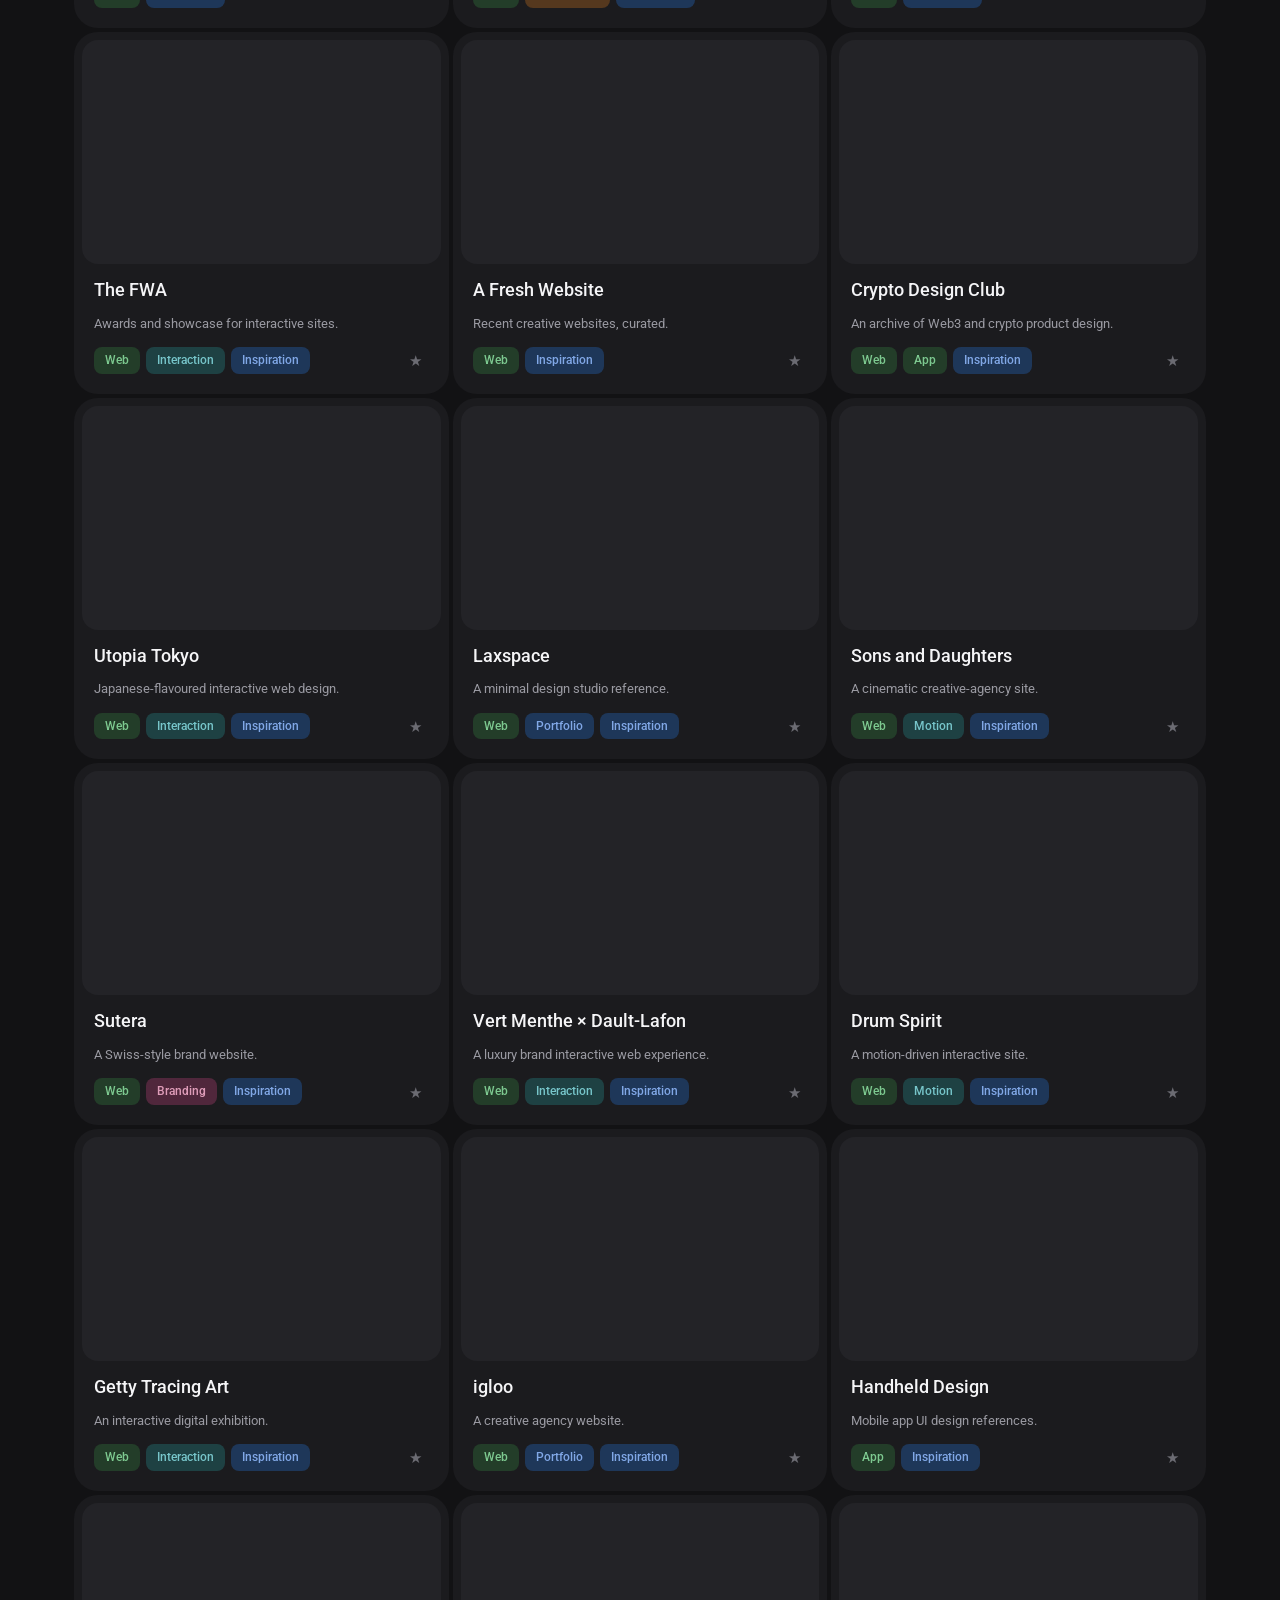
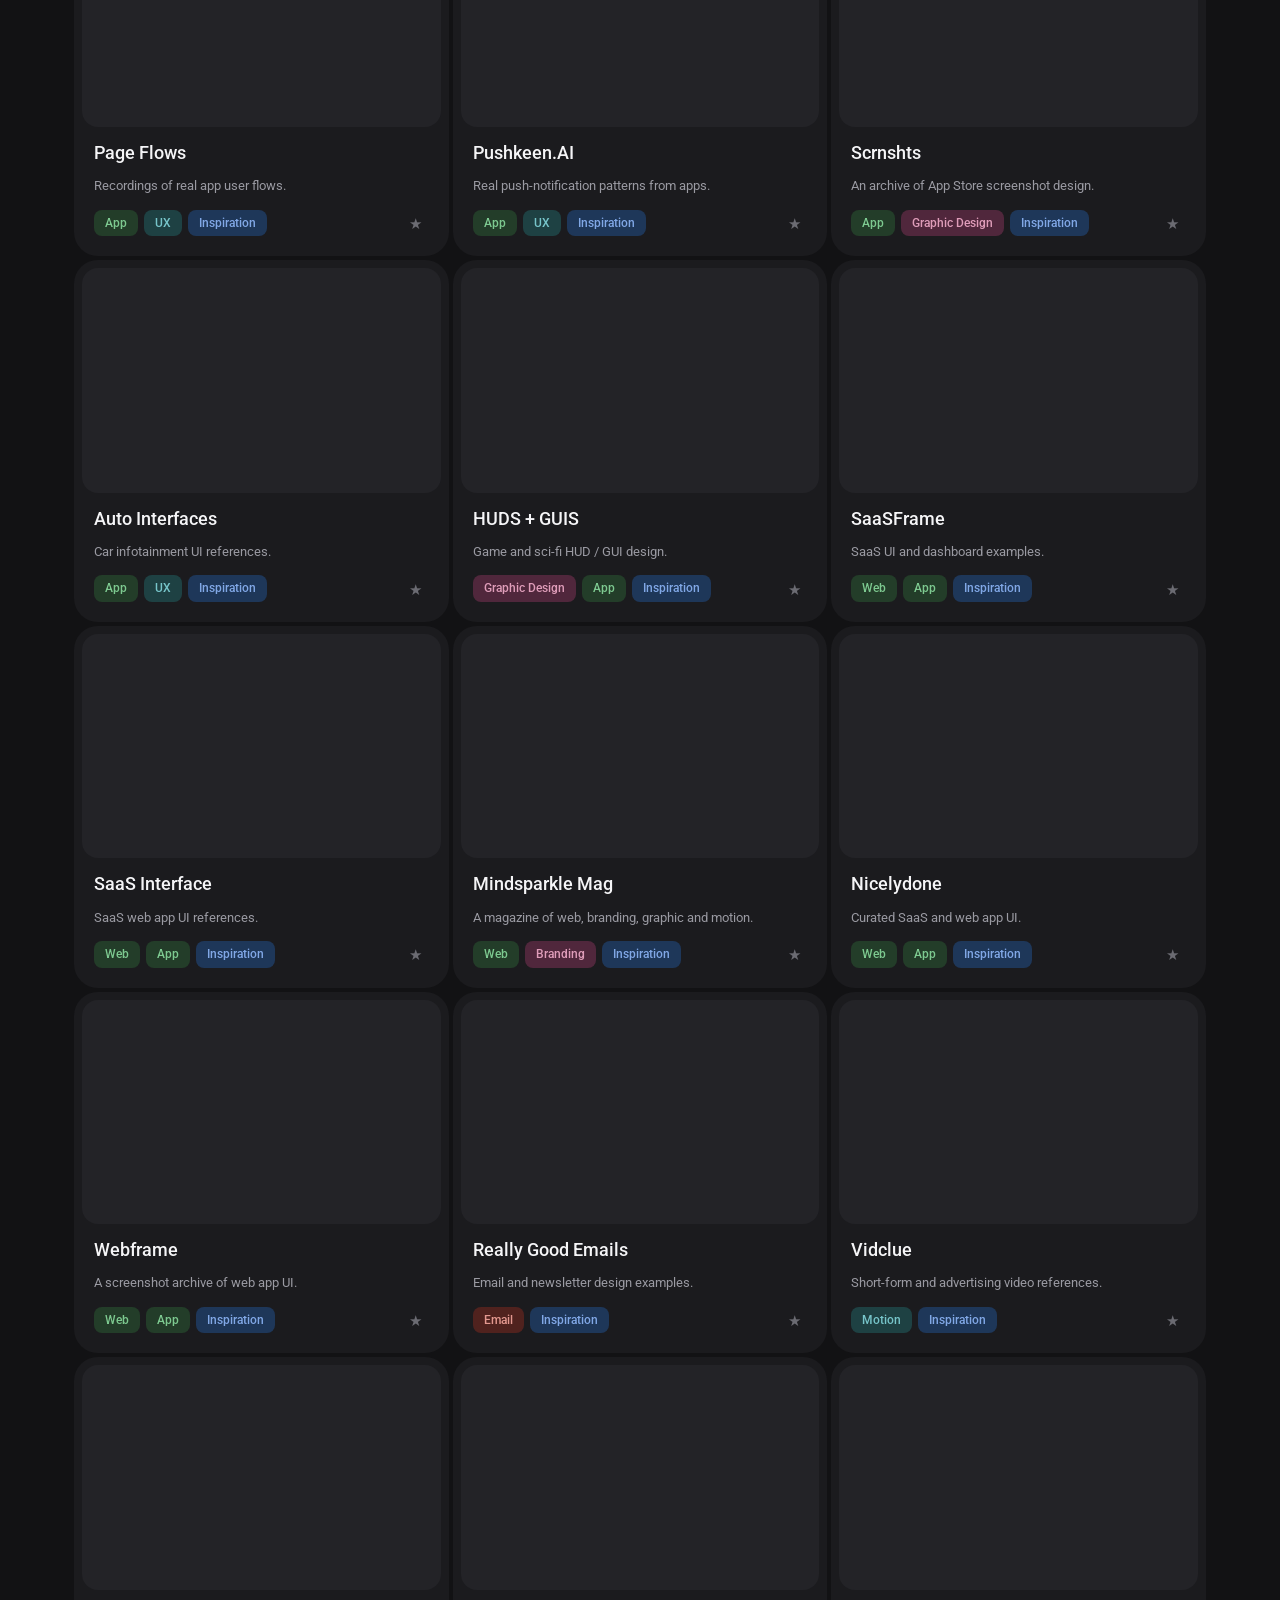
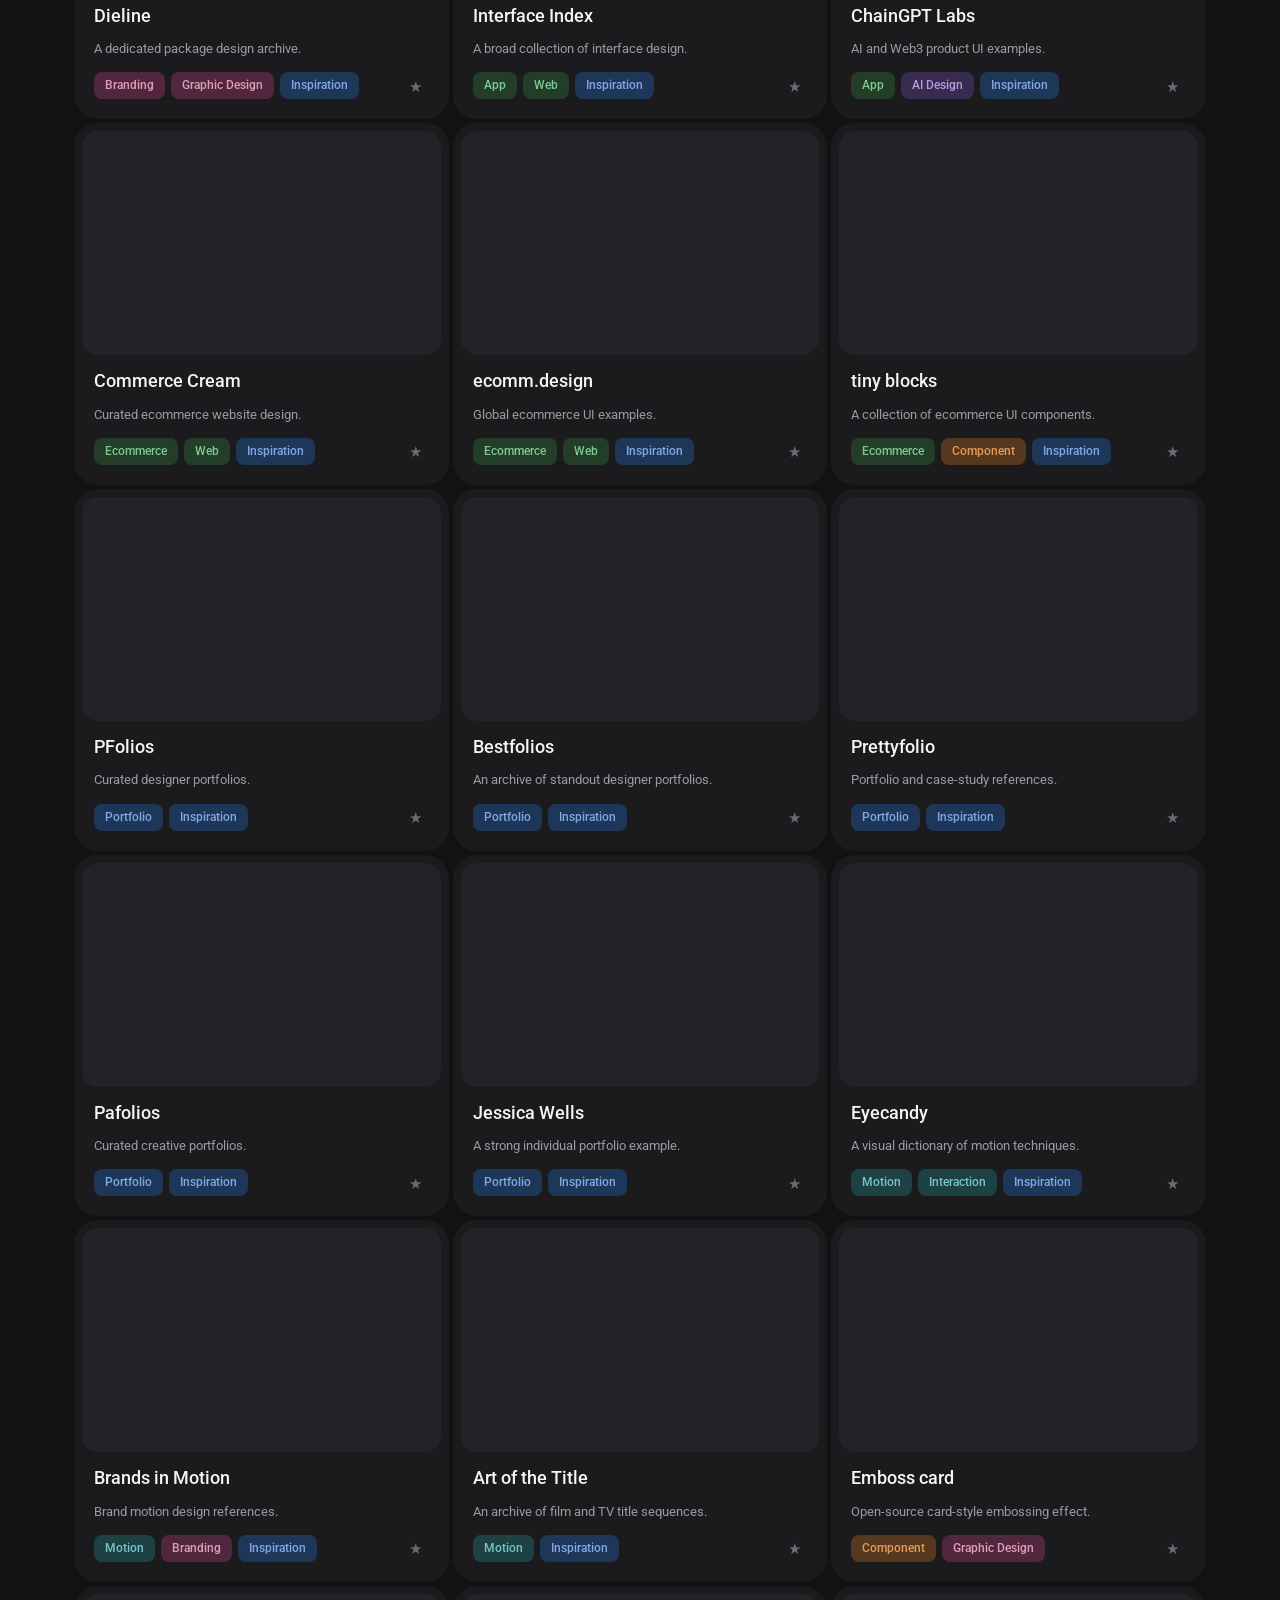
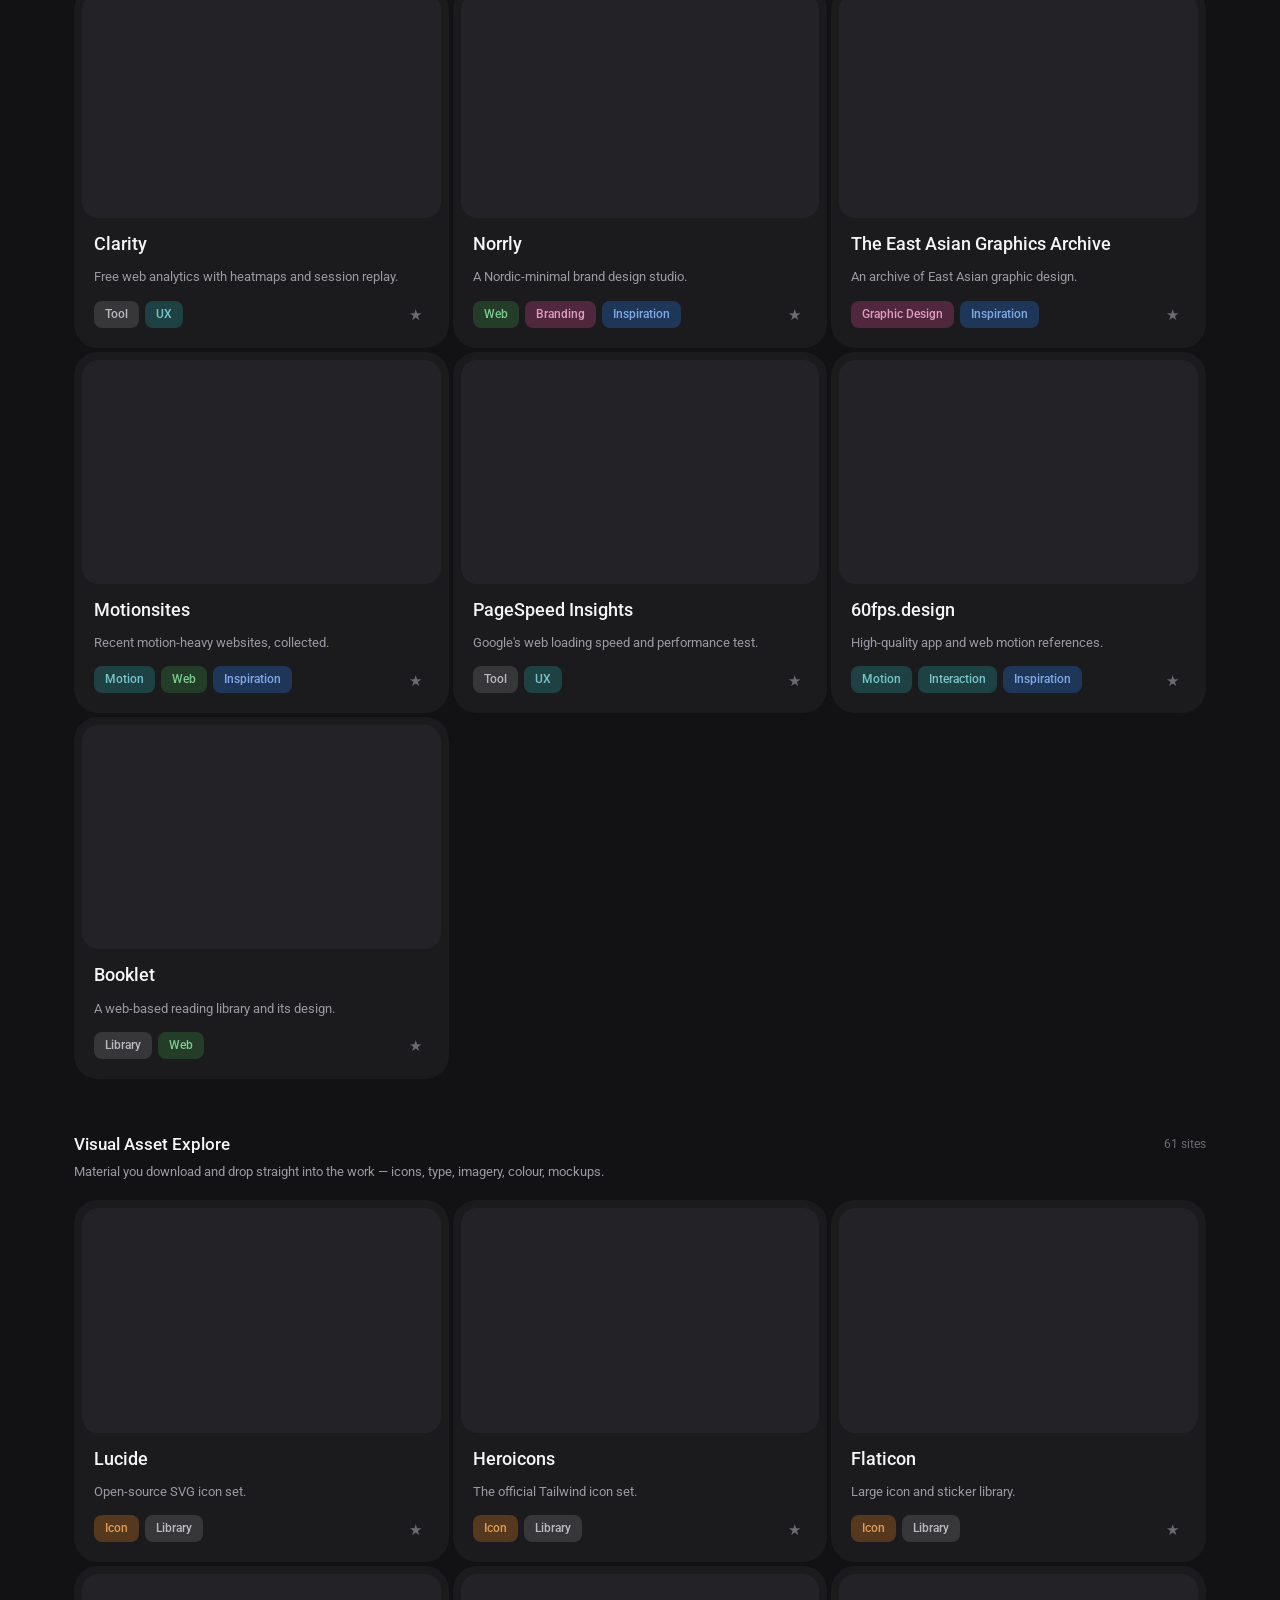
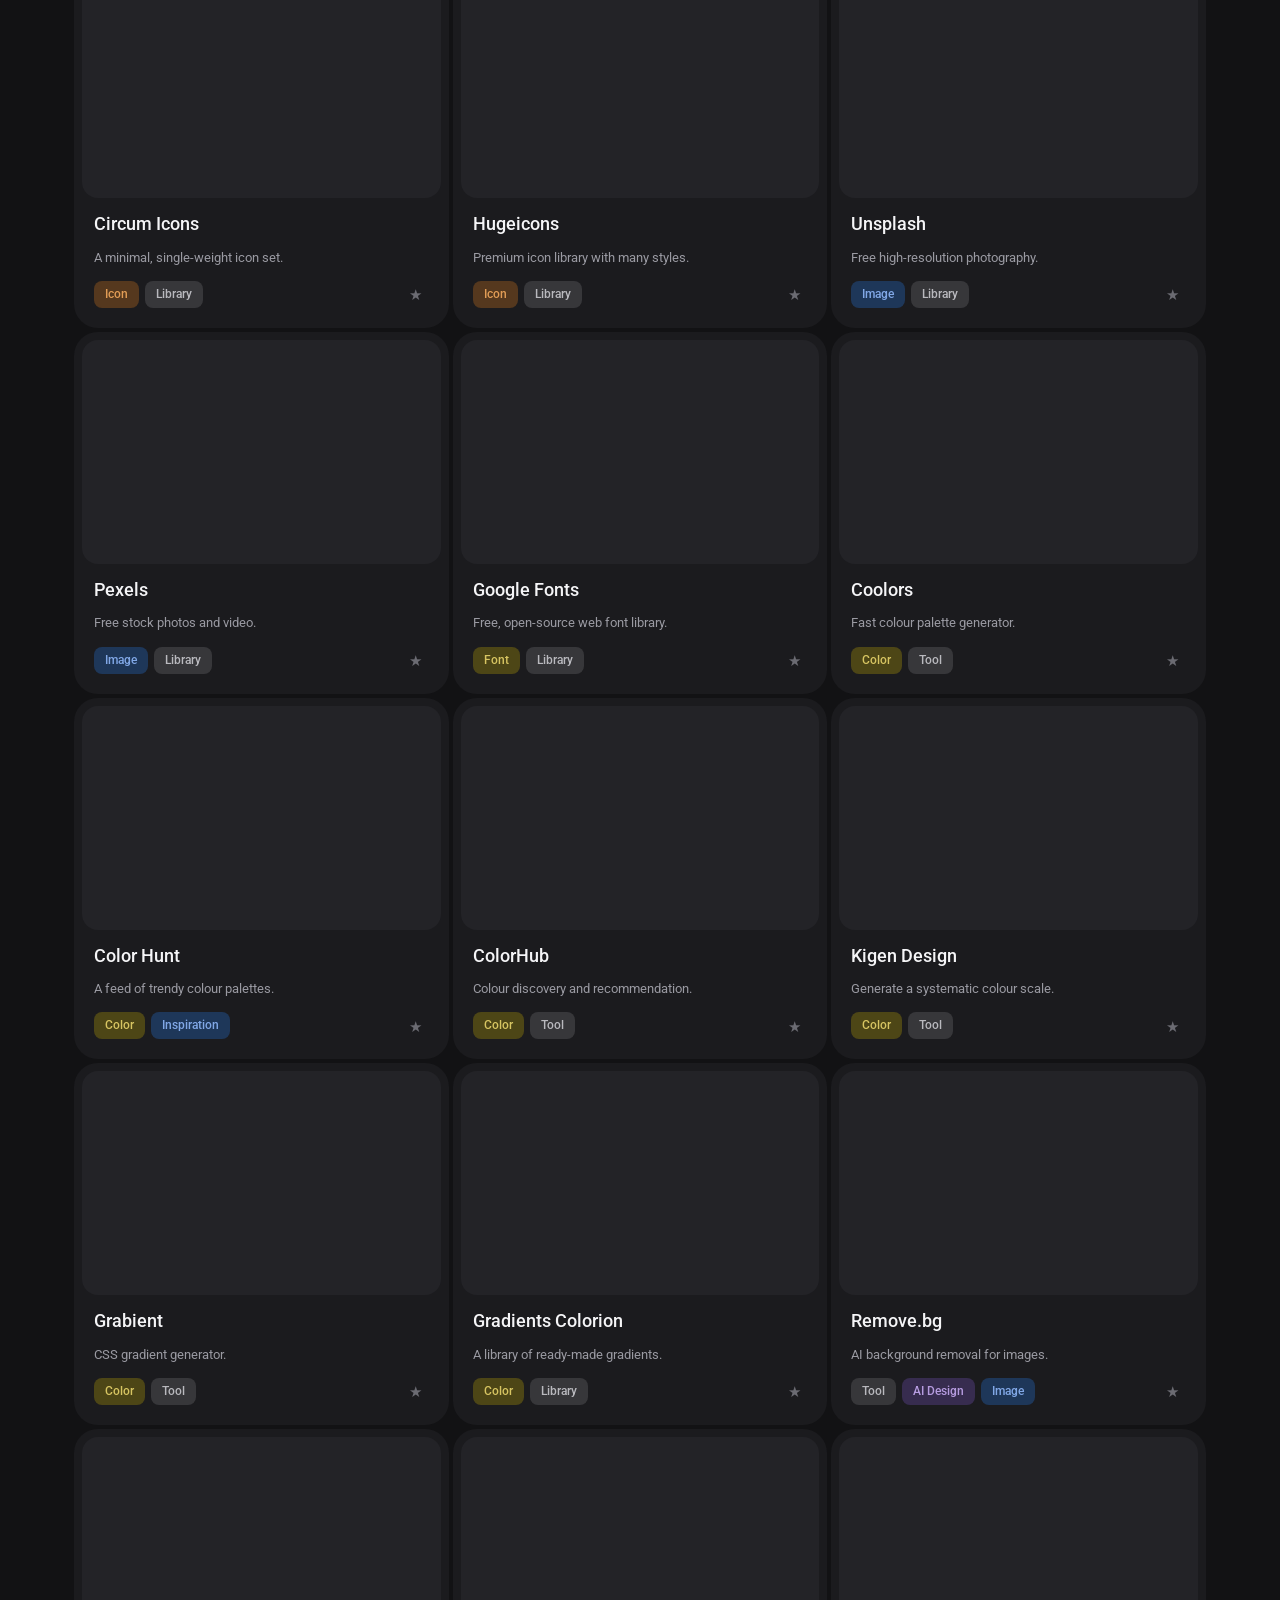
==== commit 11a21220: "Section header, recent-visited row, card cleanup, static hero image - Section header: "The starter l" ====
--- a/index.html
+++ b/index.html
@@ -113,7 +113,7 @@
   }
   .hero-grid {
     display: grid;
-    grid-template-columns: minmax(0, 1fr) minmax(0, 380px);
+    grid-template-columns: minmax(0, 1fr) minmax(0, 320px);
     gap: 40px;
     align-items: start;
   }
@@ -122,6 +122,7 @@
   .hero-media {
     justify-self: end;
     width: 100%;
+    max-width: 324px;
     border-radius: 24px;
     overflow: hidden;
   }
@@ -129,9 +130,7 @@
     display: block;
     width: 100%;
     height: auto;
-    transition: transform 0.4s cubic-bezier(0.22, 1, 0.36, 1);
-  }
-  .hero-media:hover img { transform: scale(1.05); }
+  }
 
   .eyebrow {
     font-size: 12px;
@@ -235,12 +234,12 @@
 
   .section-head { margin-bottom: 24px; max-width: 60ch; }
   .section-head h2 {
-    font-size: 20px;
+    font-size: 24px;
     font-weight: 500;
-    margin: 0 0 6px;
+    margin: 0 0 8px;
   }
   .section-head p {
-    font-size: 13.5px;
+    font-size: 16px;
     color: var(--text-secondary);
     margin: 0;
   }
@@ -321,6 +320,68 @@
   .clear-btn:hover { color: var(--text-primary); border-color: var(--text-muted); }
   .clear-btn[hidden] { display: none; }
 
+  /* ---------- Recently visited ---------- */
+  .recent-row {
+    display: flex;
+    align-items: center;
+    gap: 10px;
+    margin: 12px 0 14px;
+    min-width: 0;
+  }
+  .recent-row[hidden] { display: none; }
+  .recent-label {
+    flex-shrink: 0;
+    font-size: 11px;
+    font-weight: 500;
+    letter-spacing: 0.08em;
+    text-transform: uppercase;
+    color: var(--text-muted);
+  }
+  .recent-list {
+    display: flex;
+    gap: 8px;
+    overflow-x: auto;
+    scrollbar-width: none;
+    padding-bottom: 2px;
+  }
+  .recent-list::-webkit-scrollbar { display: none; }
+  .recent-chip {
+    display: inline-flex;
+    align-items: center;
+    gap: 4px;
+    flex-shrink: 0;
+    border: 1px solid var(--border-strong);
+    border-radius: 999px;
+    padding: 4px 5px 4px 13px;
+    background: transparent;
+    transition: border-color 0.15s ease;
+  }
+  .recent-chip:hover { border-color: var(--text-muted); }
+  .recent-chip > a {
+    font-size: 12px;
+    font-weight: 500;
+    color: var(--text-secondary);
+    text-decoration: none;
+    white-space: nowrap;
+  }
+  .recent-chip:hover > a { color: var(--text-primary); }
+  .recent-del {
+    display: flex;
+    align-items: center;
+    justify-content: center;
+    width: 17px;
+    height: 17px;
+    flex-shrink: 0;
+    border: none;
+    border-radius: 50%;
+    background: transparent;
+    color: var(--text-muted);
+    cursor: var(--cur-link);
+    transition: color 0.15s ease, background 0.15s ease;
+  }
+  .recent-del:hover { color: var(--text-primary); background: var(--bg-elevated); }
+  .recent-del svg { width: 11px; height: 11px; }
+
   .tag-filter {
     display: flex;
     flex-wrap: wrap;
@@ -455,13 +516,6 @@
     text-decoration: none;
   }
   .card-name:hover { color: var(--accent); }
-
-  .card-domain {
-    font-family: var(--font-mono);
-    font-size: 11.5px;
-    color: var(--text-muted);
-    word-break: break-all;
-  }
 
   .card-desc {
     font-size: 13px;
@@ -679,7 +733,6 @@
     .fab-dock { right: 16px; bottom: 16px; }
     .group-head { flex-direction: column; gap: 6px; }
     .hero-grid { grid-template-columns: 1fr; gap: 28px; }
-    .hero-media { max-width: 380px; }
   }
 
   @media (prefers-reduced-motion: reduce) {
@@ -738,8 +791,8 @@
   <section class="library" id="explore">
     <div class="wrap">
       <div class="section-head">
-        <h2>The starter library</h2>
-        <p>Every site Atlas ships with on install, folded into three scan groups. Tags stay as the fine filter &mdash; they combine, so <code>Web</code> + <code>Motion</code> + <code>Inspiration</code> shows only sites carrying all three. Star a site to pin it to the FAB.</p>
+        <h2>Explore</h2>
+        <p>Sites you star are pinned to the FAB in Chrome, so you can jump to them from any page.</p>
       </div>
 
       <div class="toolbar">
@@ -752,6 +805,10 @@
           </label>
           <span class="result-count" id="resultCount"></span>
           <button type="button" class="clear-btn" id="clearBtn" hidden>Clear filters</button>
+        </div>
+        <div class="recent-row" id="recentRow" hidden>
+          <span class="recent-label">Recent</span>
+          <div class="recent-list" id="recentList"></div>
         </div>
         <div class="tag-filter" id="tagFilter" role="group" aria-label="Filter by tag"></div>
       </div>
@@ -1067,6 +1124,28 @@
     catch (e) { /* ignore */ }
   }
 
+  // ----- Recently visited -----
+  const RECENT_KEY = "atlas.recent";
+  const RECENT_MAX = 12;
+  let recent = [];
+  try {
+    const raw = localStorage.getItem(RECENT_KEY);
+    if (raw) recent = JSON.parse(raw).slice(0, RECENT_MAX);
+  } catch (e) { /* ignore */ }
+  function saveRecent() {
+    try { localStorage.setItem(RECENT_KEY, JSON.stringify(recent)); } catch (e) { /* ignore */ }
+  }
+  function recordVisit(s) {
+    recent = [{ n: s.n, u: s.u, domain: s.domain }].concat(recent.filter(r => r.domain !== s.domain)).slice(0, RECENT_MAX);
+    saveRecent();
+    renderRecent();
+  }
+  function removeRecent(domain) {
+    recent = recent.filter(r => r.domain !== domain);
+    saveRecent();
+    renderRecent();
+  }
+
   // ----- State -----
   const active = new Set();
   let query = "";
@@ -1167,6 +1246,7 @@
     img.src = thumbURL(s.u);
     img.addEventListener("error", () => thumb.classList.add("is-broken"));
     thumb.appendChild(img);
+    thumb.addEventListener("click", () => recordVisit(s));
 
     const body = document.createElement("div");
     body.className = "card-body";
@@ -1177,10 +1257,7 @@
     name.target = "_blank";
     name.rel = "noopener noreferrer";
     name.textContent = s.n;
-
-    const domain = document.createElement("div");
-    domain.className = "card-domain";
-    domain.textContent = s.domain;
+    name.addEventListener("click", () => recordVisit(s));
 
     const desc = document.createElement("p");
     desc.className = "card-desc";
@@ -1204,7 +1281,7 @@
     star.addEventListener("click", () => toggleFavorite(s));
 
     foot.append(tags, star);
-    body.append(name, domain, desc, foot);
+    body.append(name, desc, foot);
     card.append(thumb, body);
     groupEls[s.group].grid.appendChild(card);
     cardIndex.push({ s: s, el: card, star: star });
@@ -1303,6 +1380,7 @@
       a.target = "_blank";
       a.rel = "noopener noreferrer";
       a.setAttribute("role", "menuitem");
+      a.addEventListener("click", () => recordVisit(c.s));
       const label = document.createElement("span");
       label.textContent = c.s.n;
       const go = document.createElement("span");
@@ -1310,6 +1388,33 @@
       go.textContent = "↗";
       a.append(label, go);
       favStack.appendChild(a);
+    });
+  }
+
+  // ----- Recently visited row -----
+  const recentRow = document.getElementById("recentRow");
+  const recentList = document.getElementById("recentList");
+  const XICON = '<svg viewBox="0 0 24 24" fill="none" stroke="currentColor" stroke-width="2.4" stroke-linecap="round" aria-hidden="true"><path d="M18 6 6 18M6 6l12 12"/></svg>';
+
+  function renderRecent() {
+    recentList.innerHTML = "";
+    recentRow.hidden = recent.length === 0;
+    recent.forEach(r => {
+      const chip = document.createElement("span");
+      chip.className = "recent-chip";
+      const link = document.createElement("a");
+      link.href = r.u;
+      link.target = "_blank";
+      link.rel = "noopener noreferrer";
+      link.textContent = r.n;
+      const del = document.createElement("button");
+      del.type = "button";
+      del.className = "recent-del";
+      del.setAttribute("aria-label", "Remove " + r.n + " from recent");
+      del.innerHTML = XICON;
+      del.addEventListener("click", () => removeRecent(r.domain));
+      chip.append(link, del);
+      recentList.appendChild(chip);
     });
   }
 
@@ -1341,6 +1446,7 @@
   document.getElementById("siteCount").textContent = SITES.length;
   updateFavCount();
   renderFavStack();
+  renderRecent();
   apply();
 </script>
 </body>
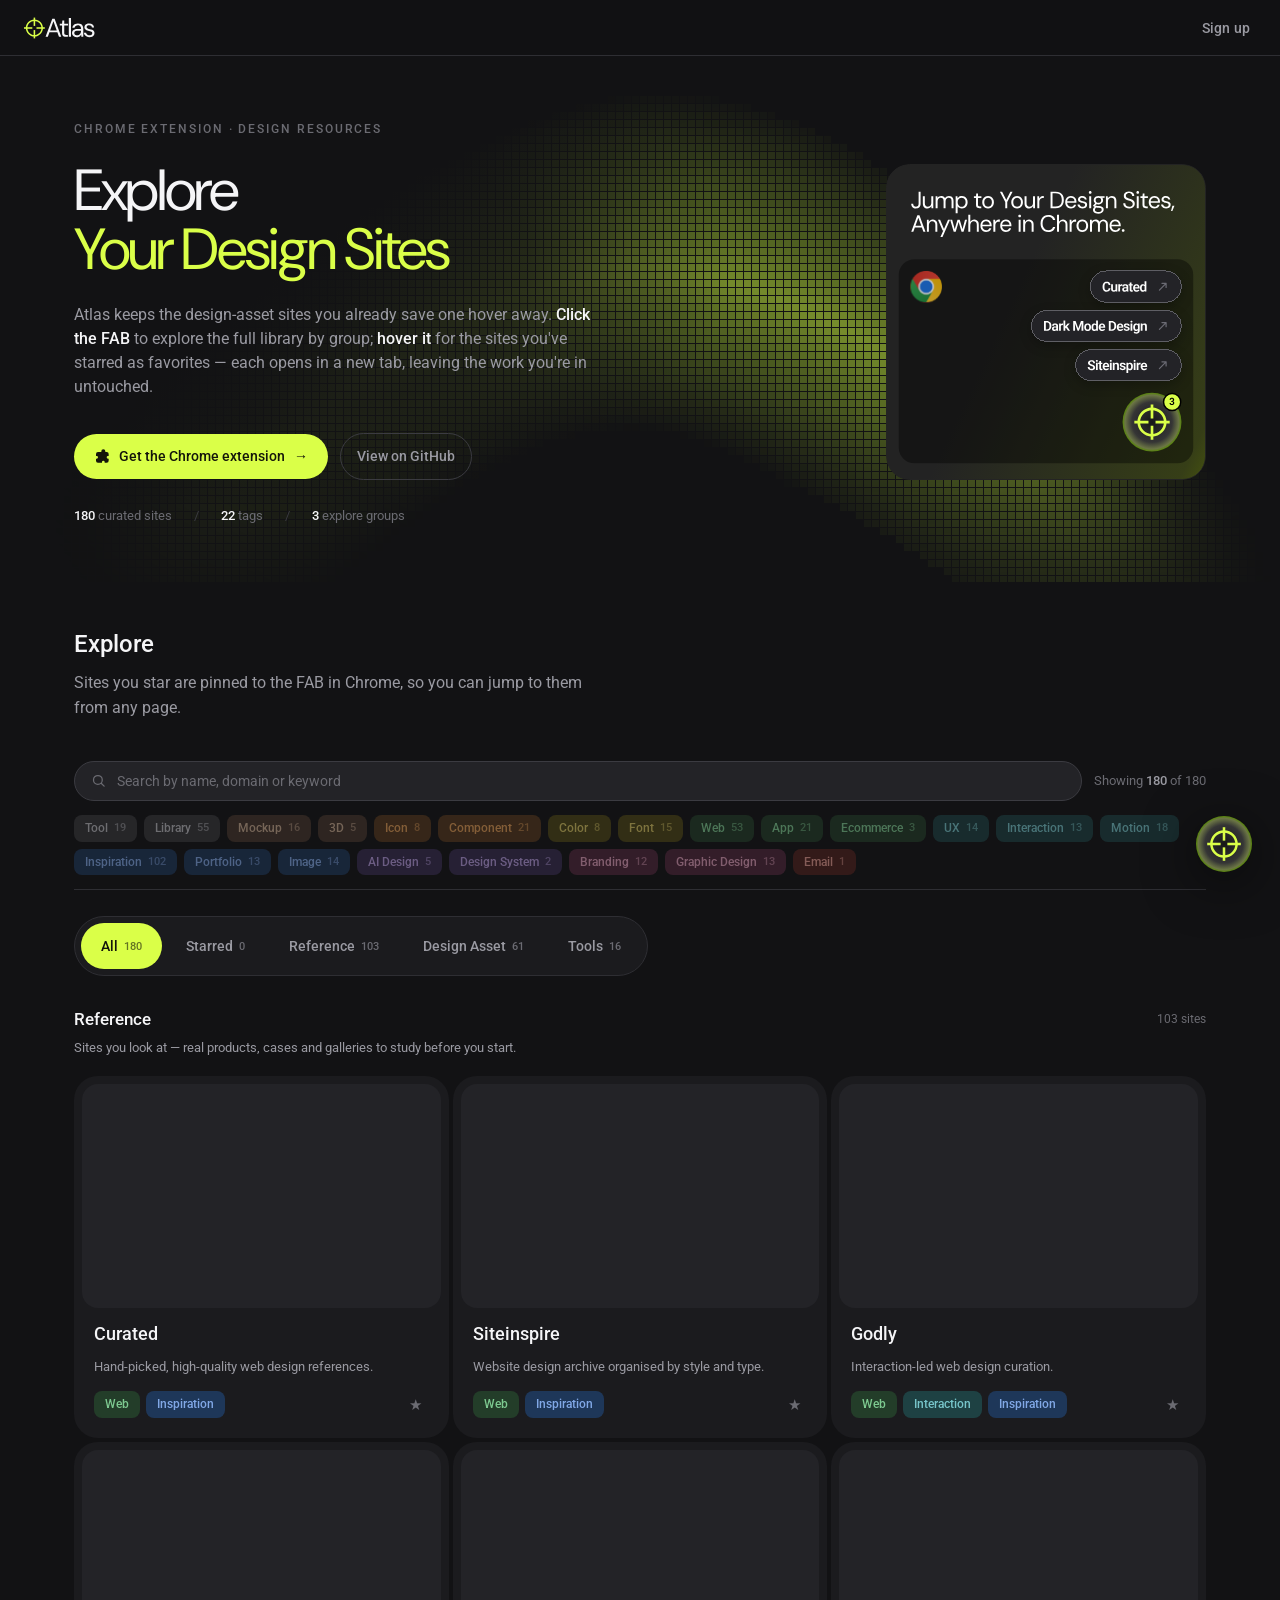
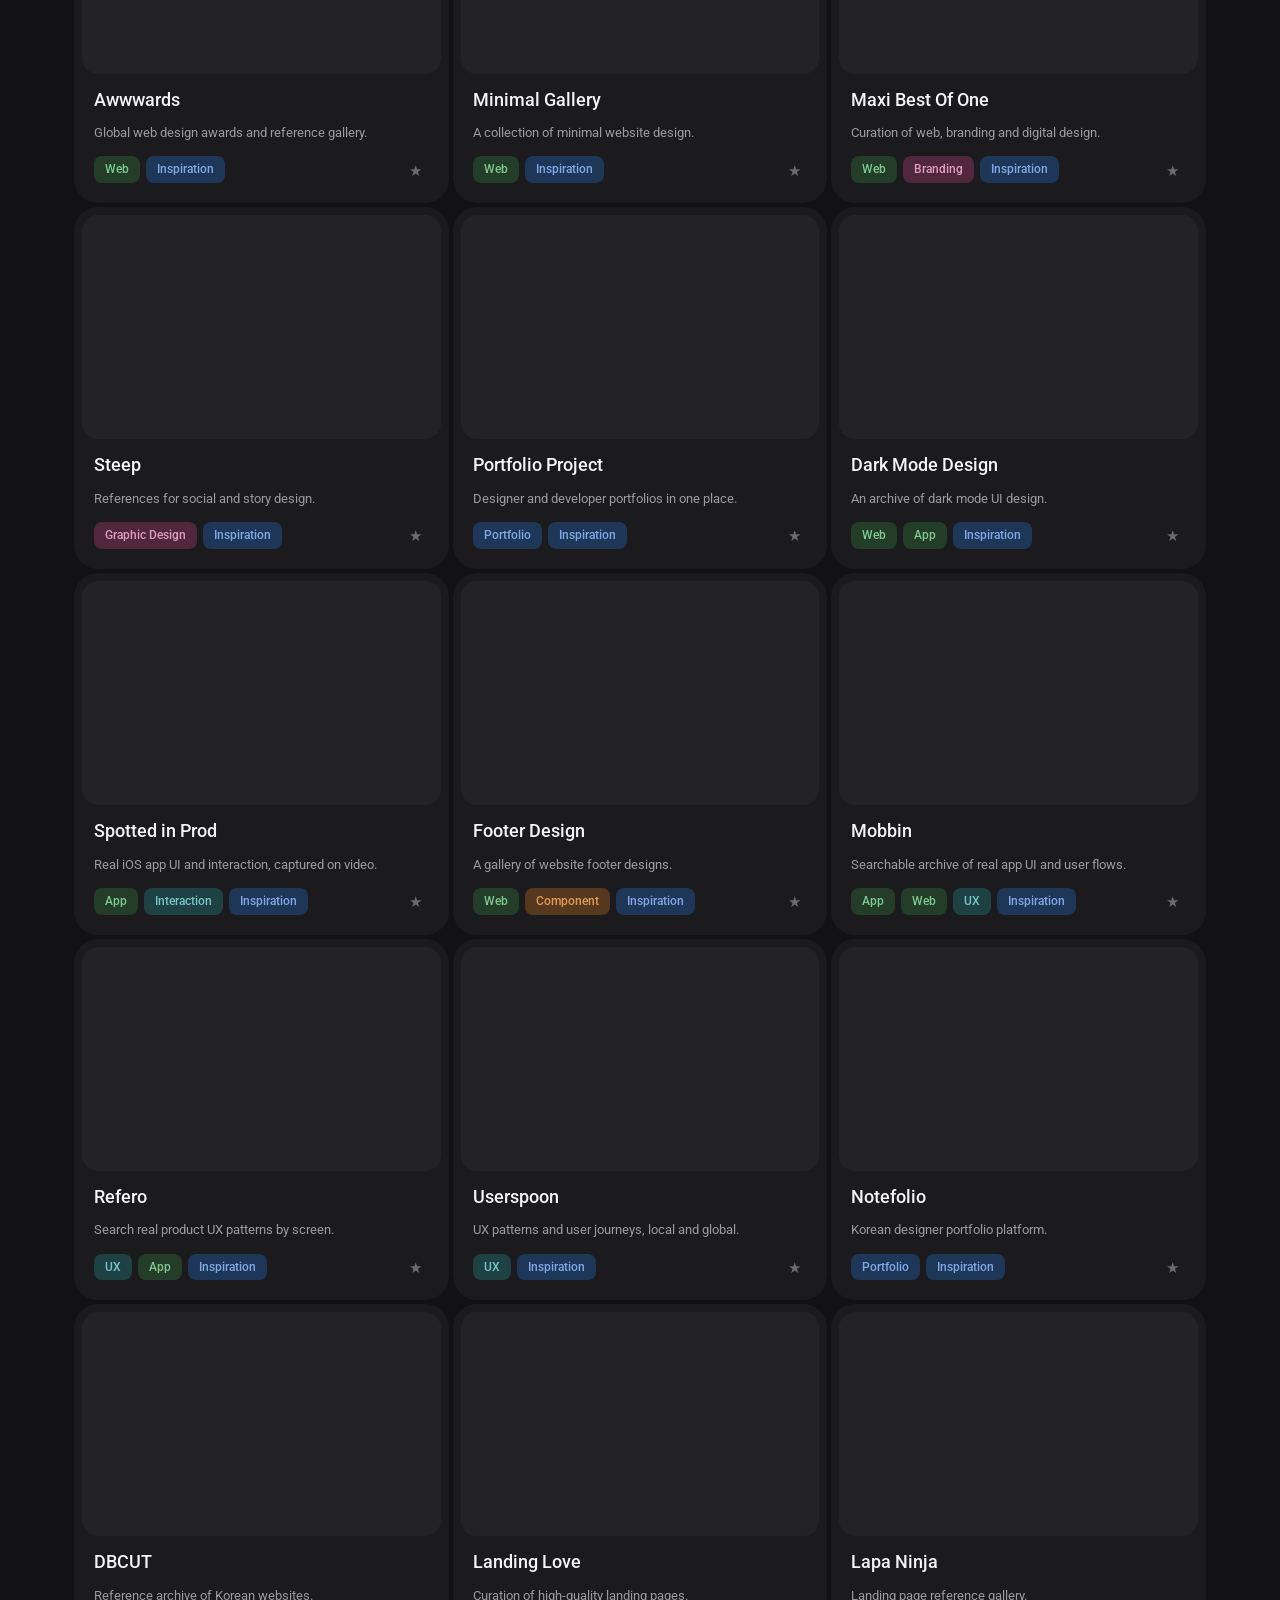
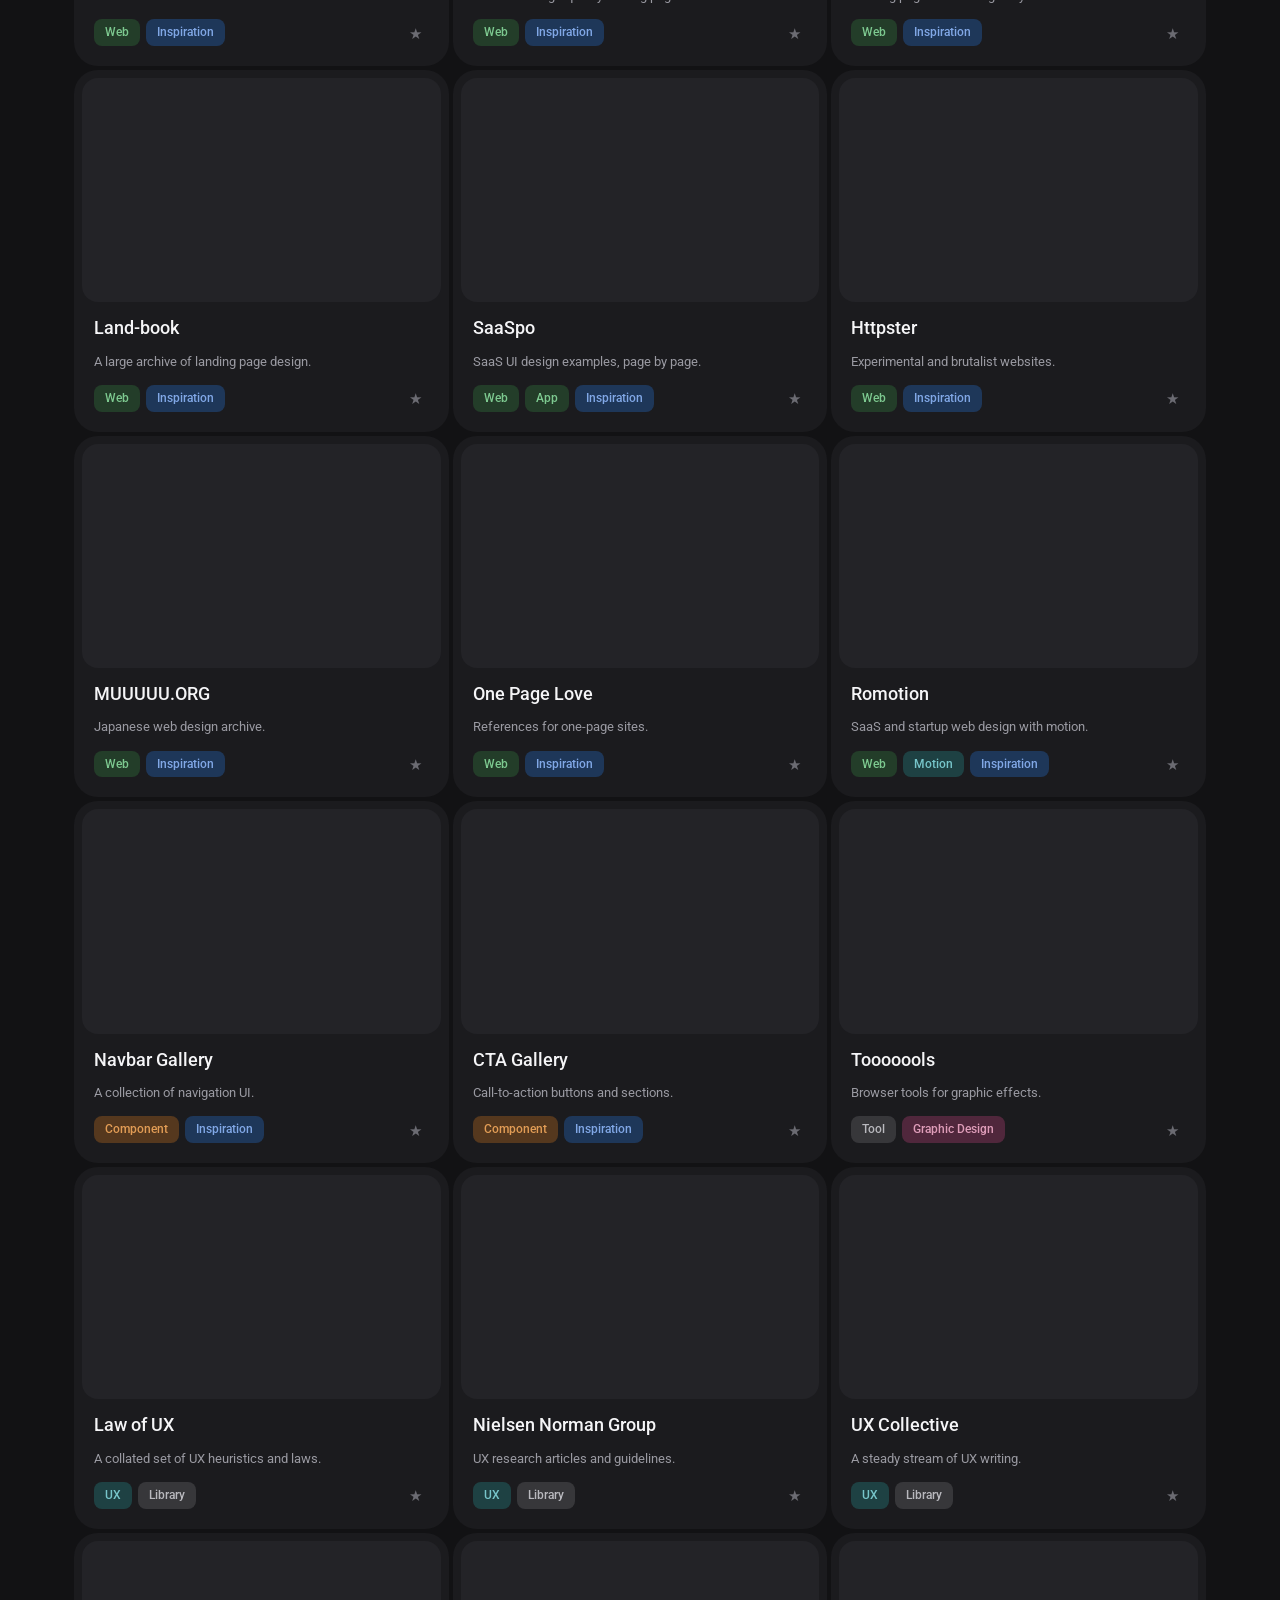
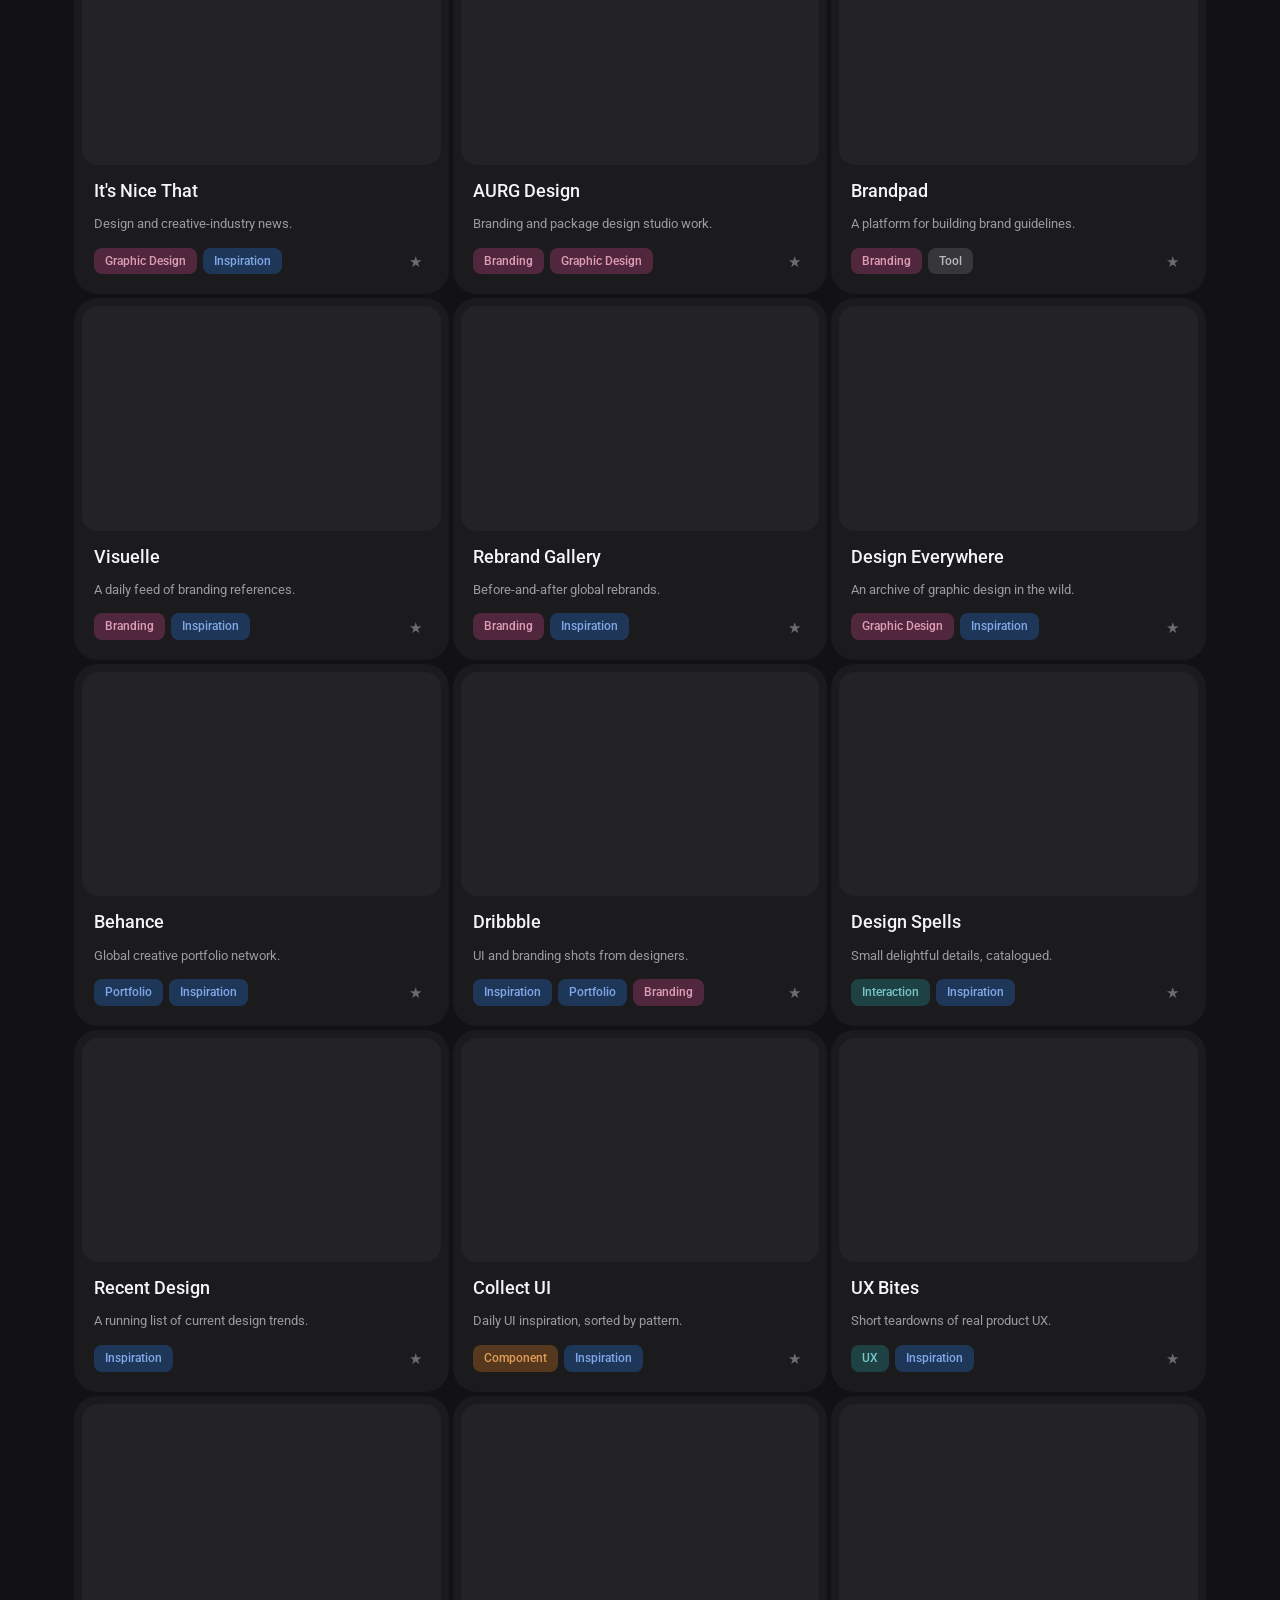
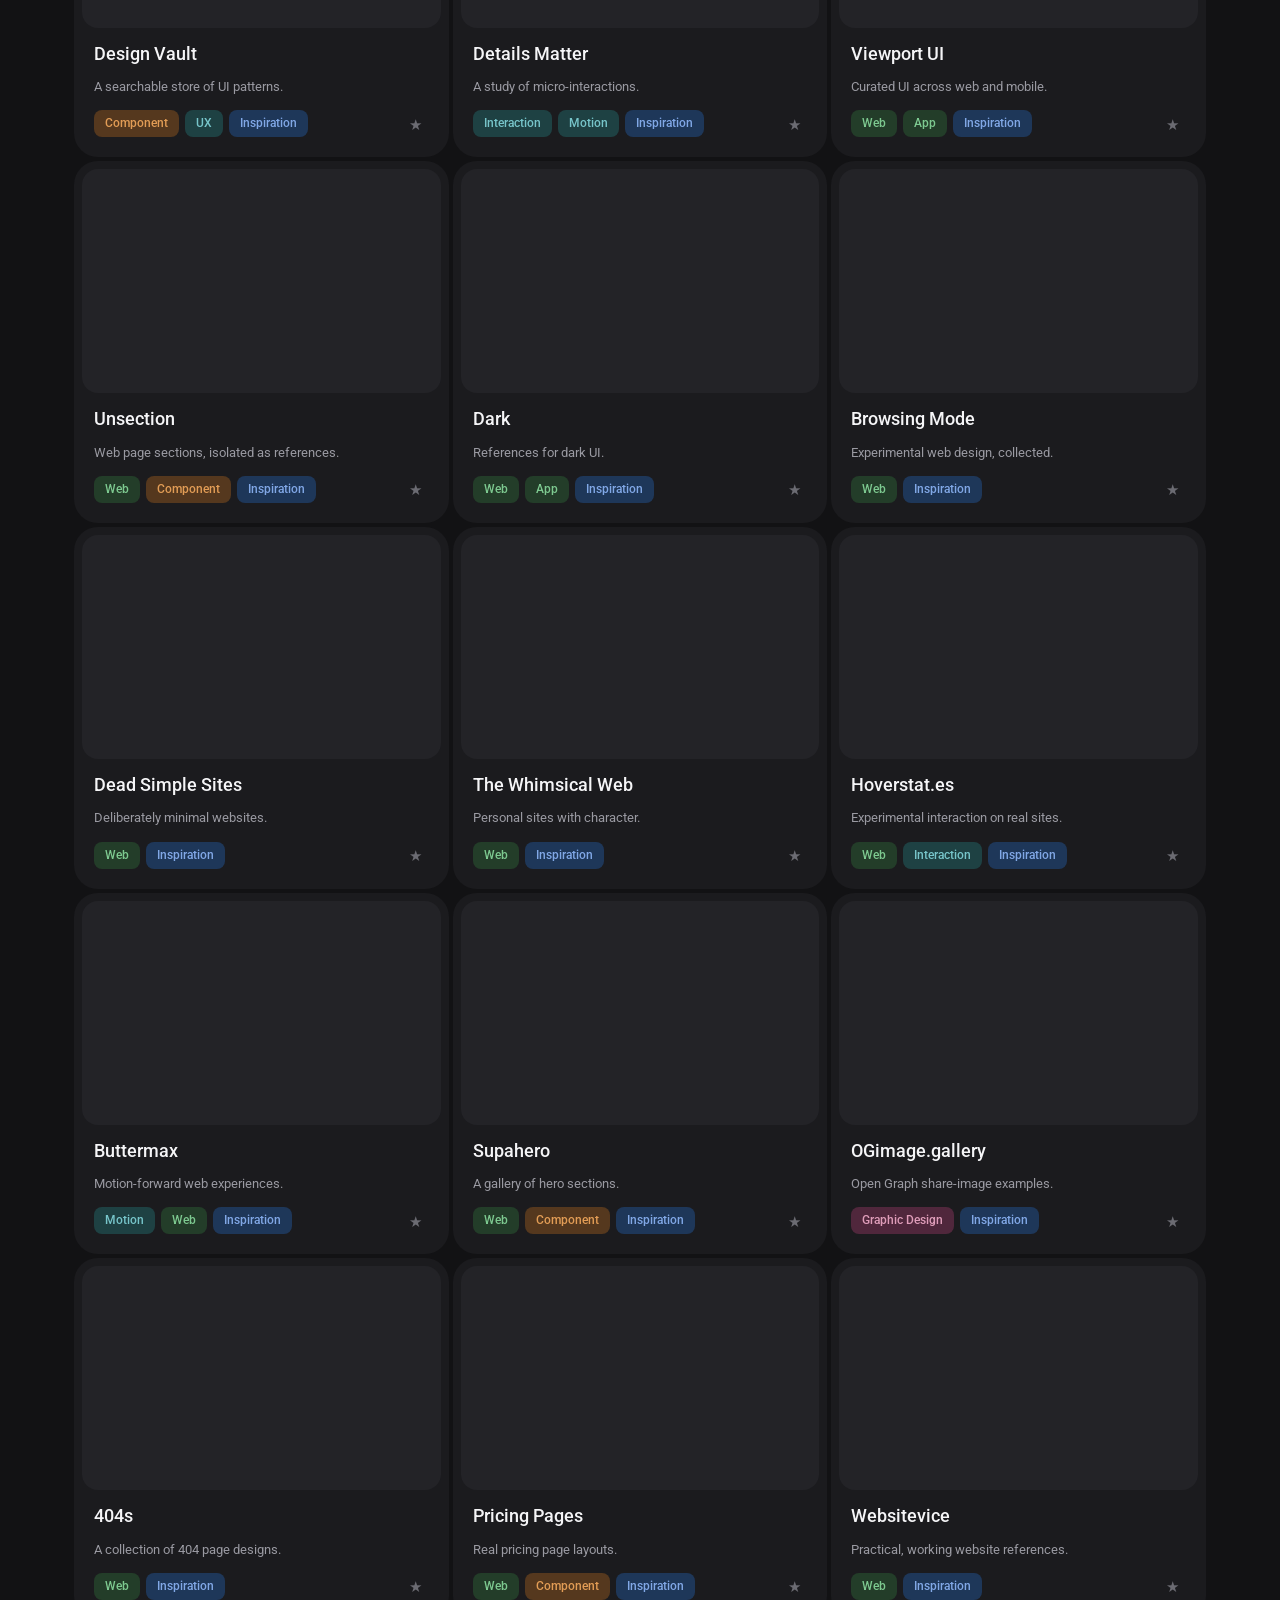
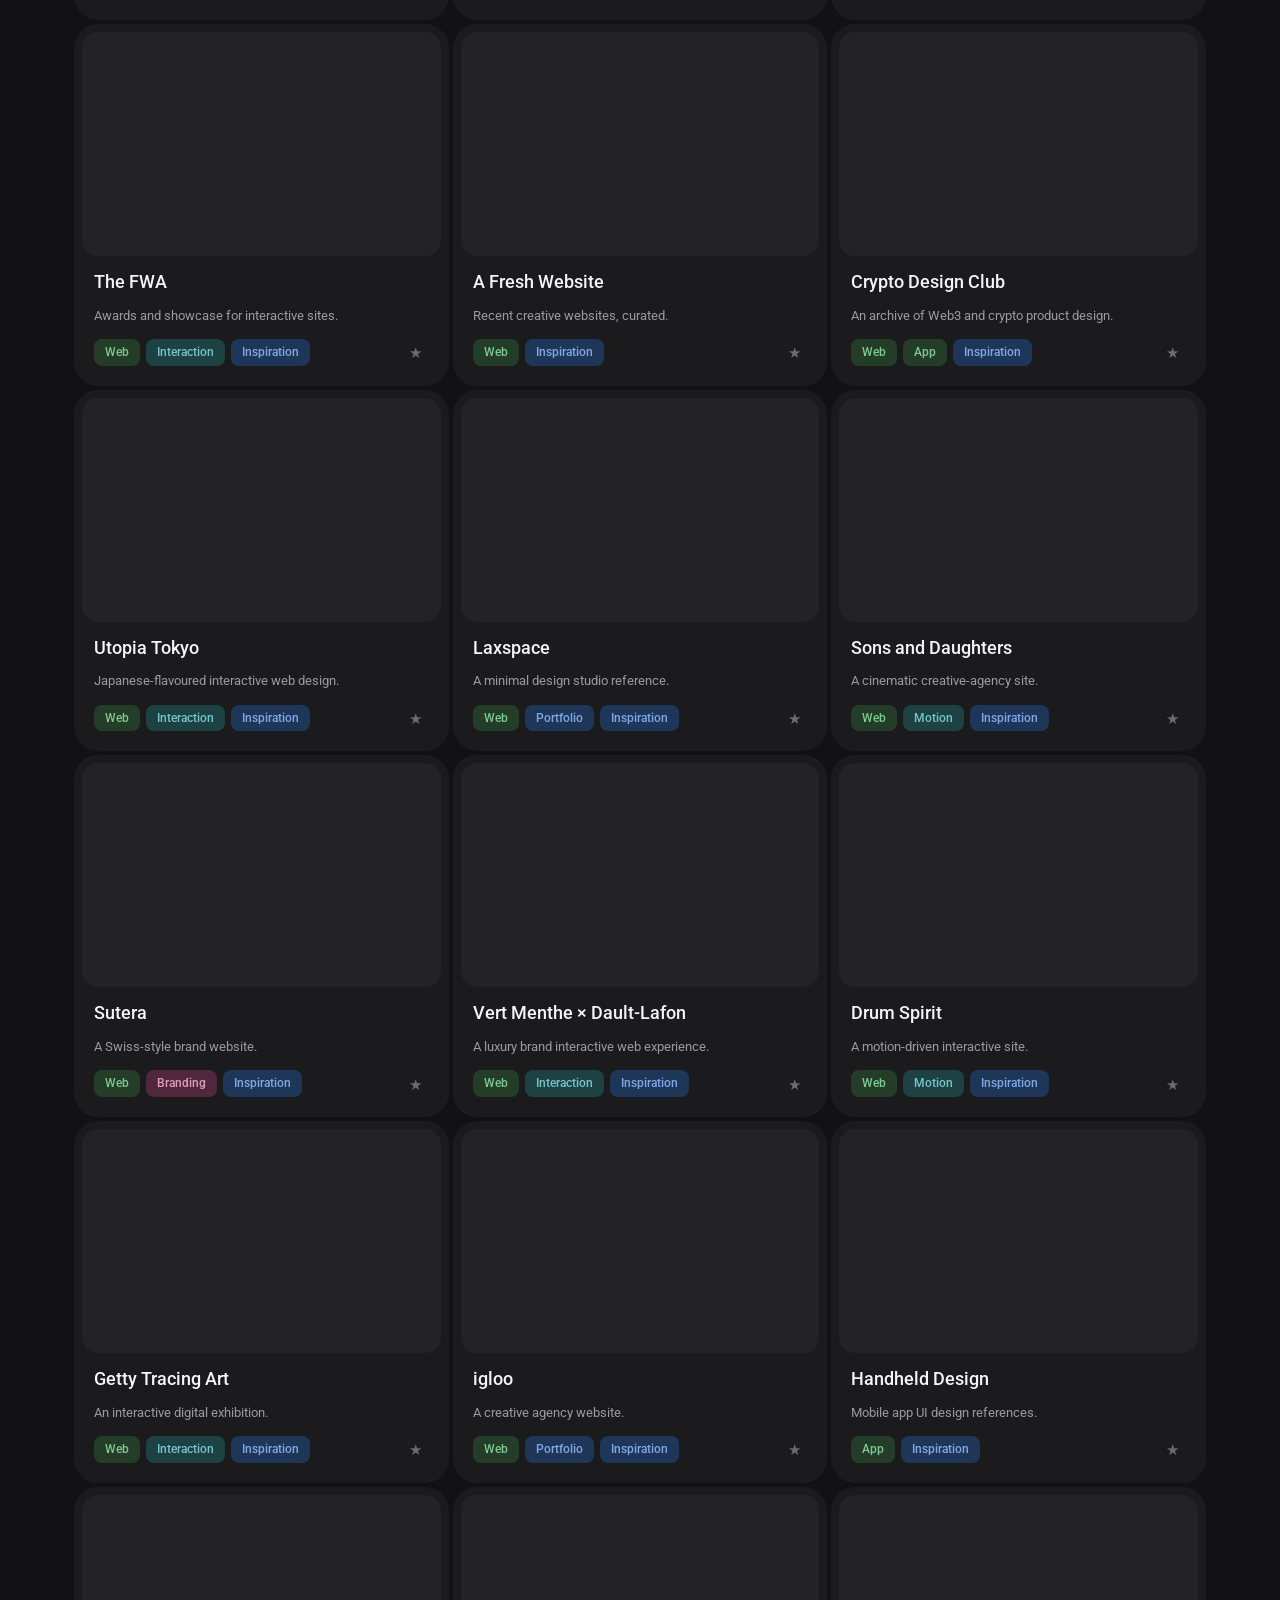
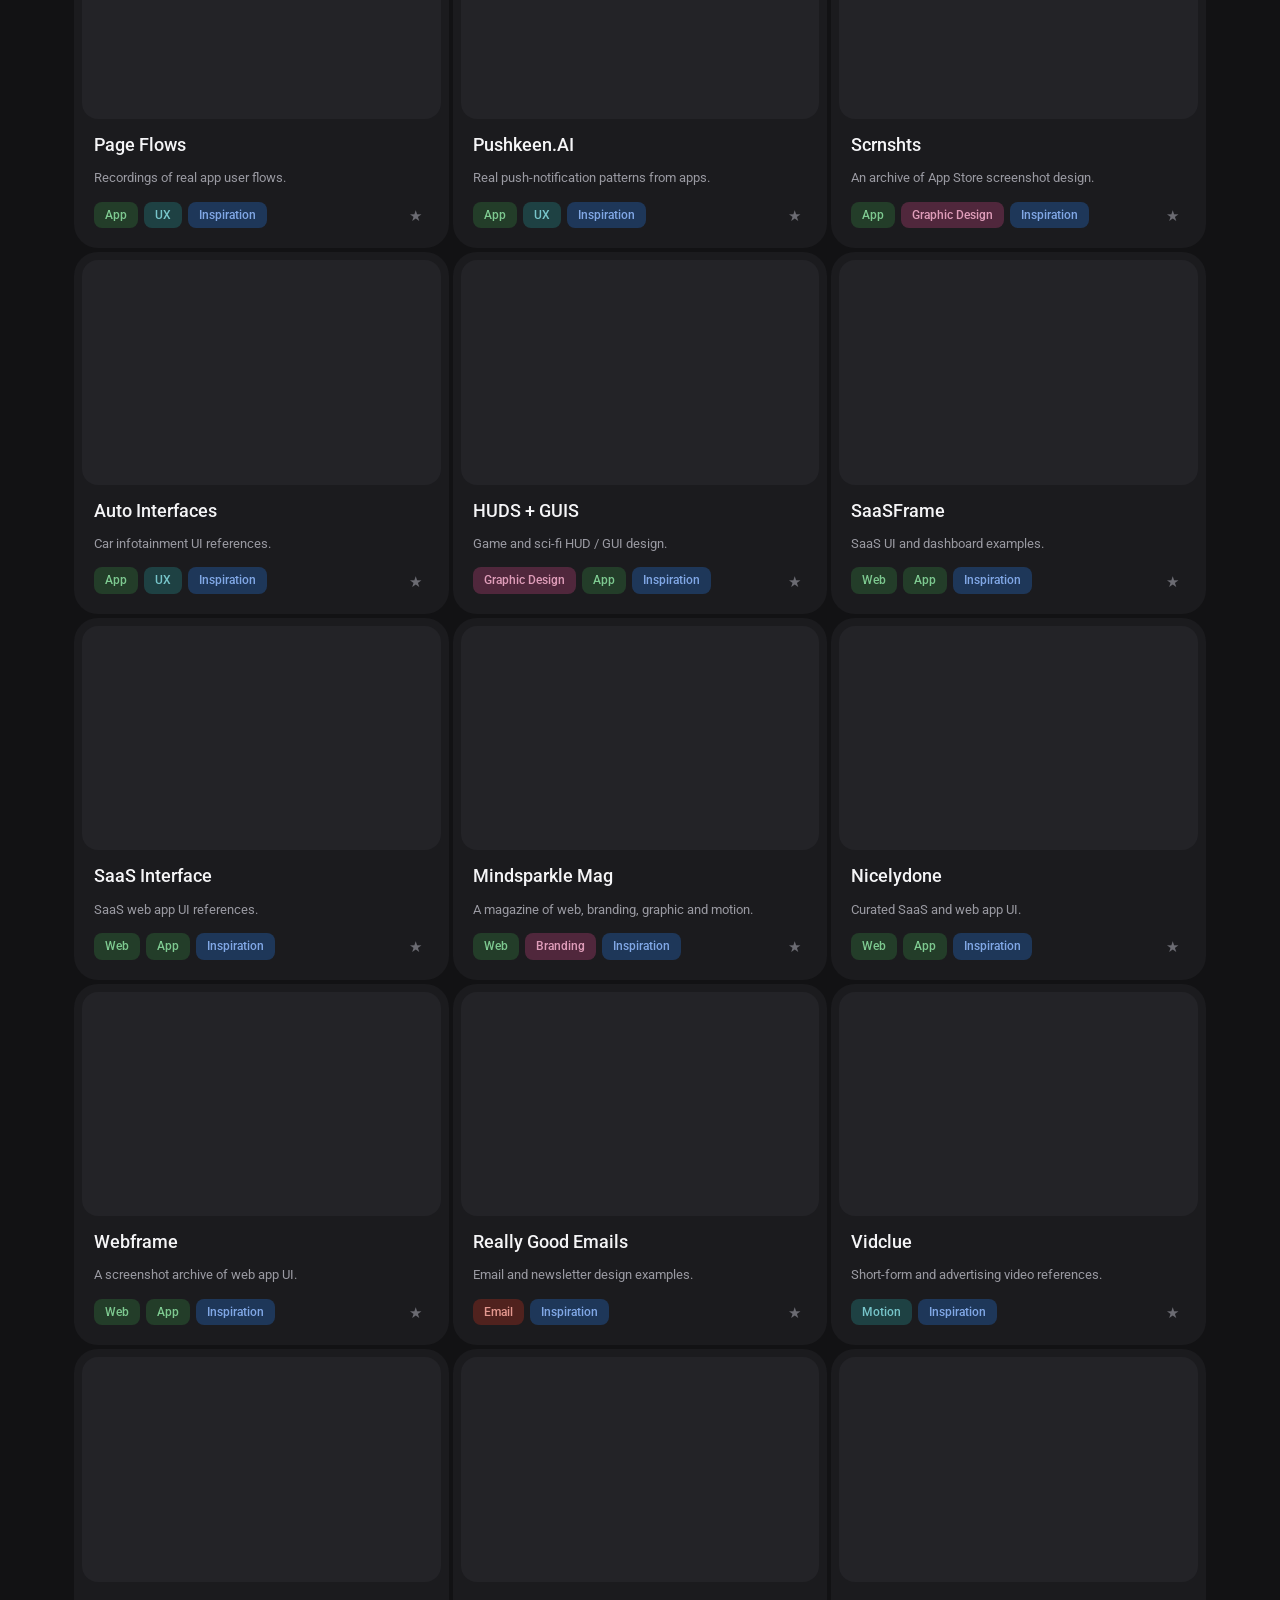
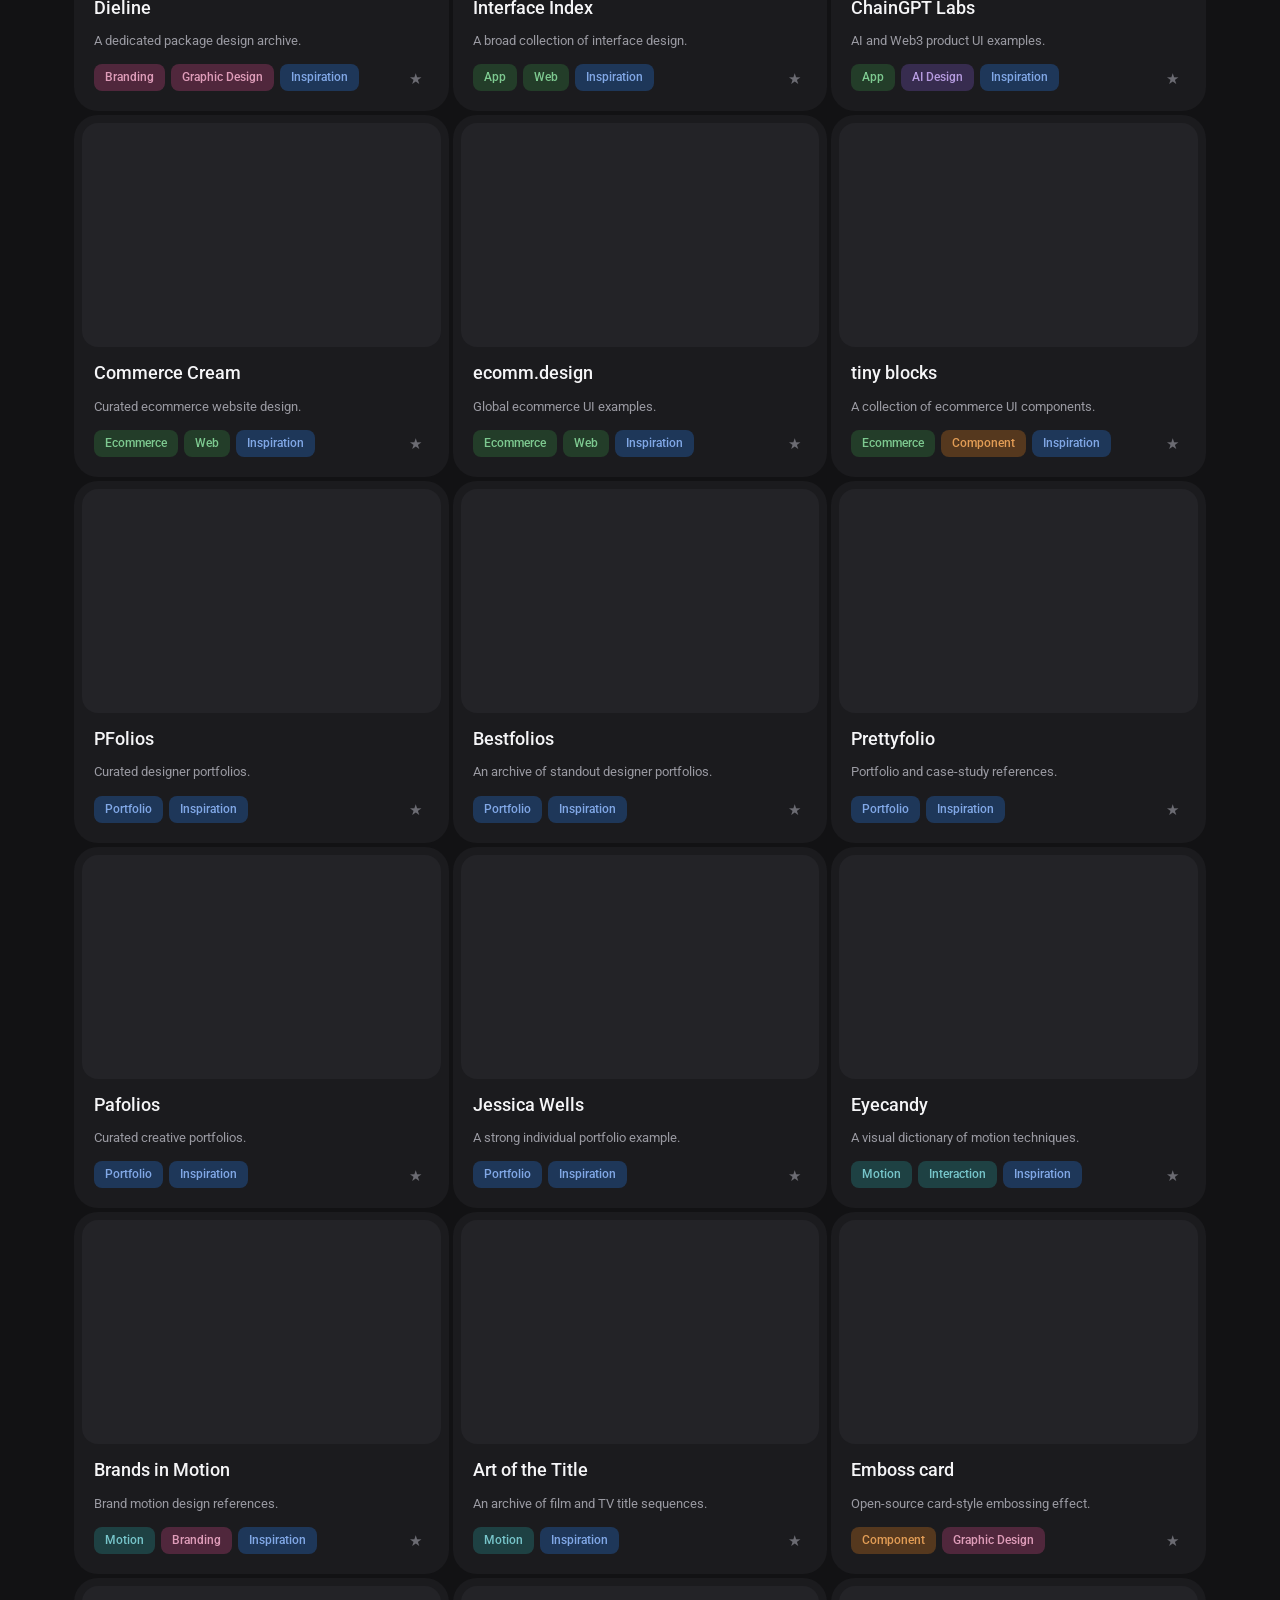
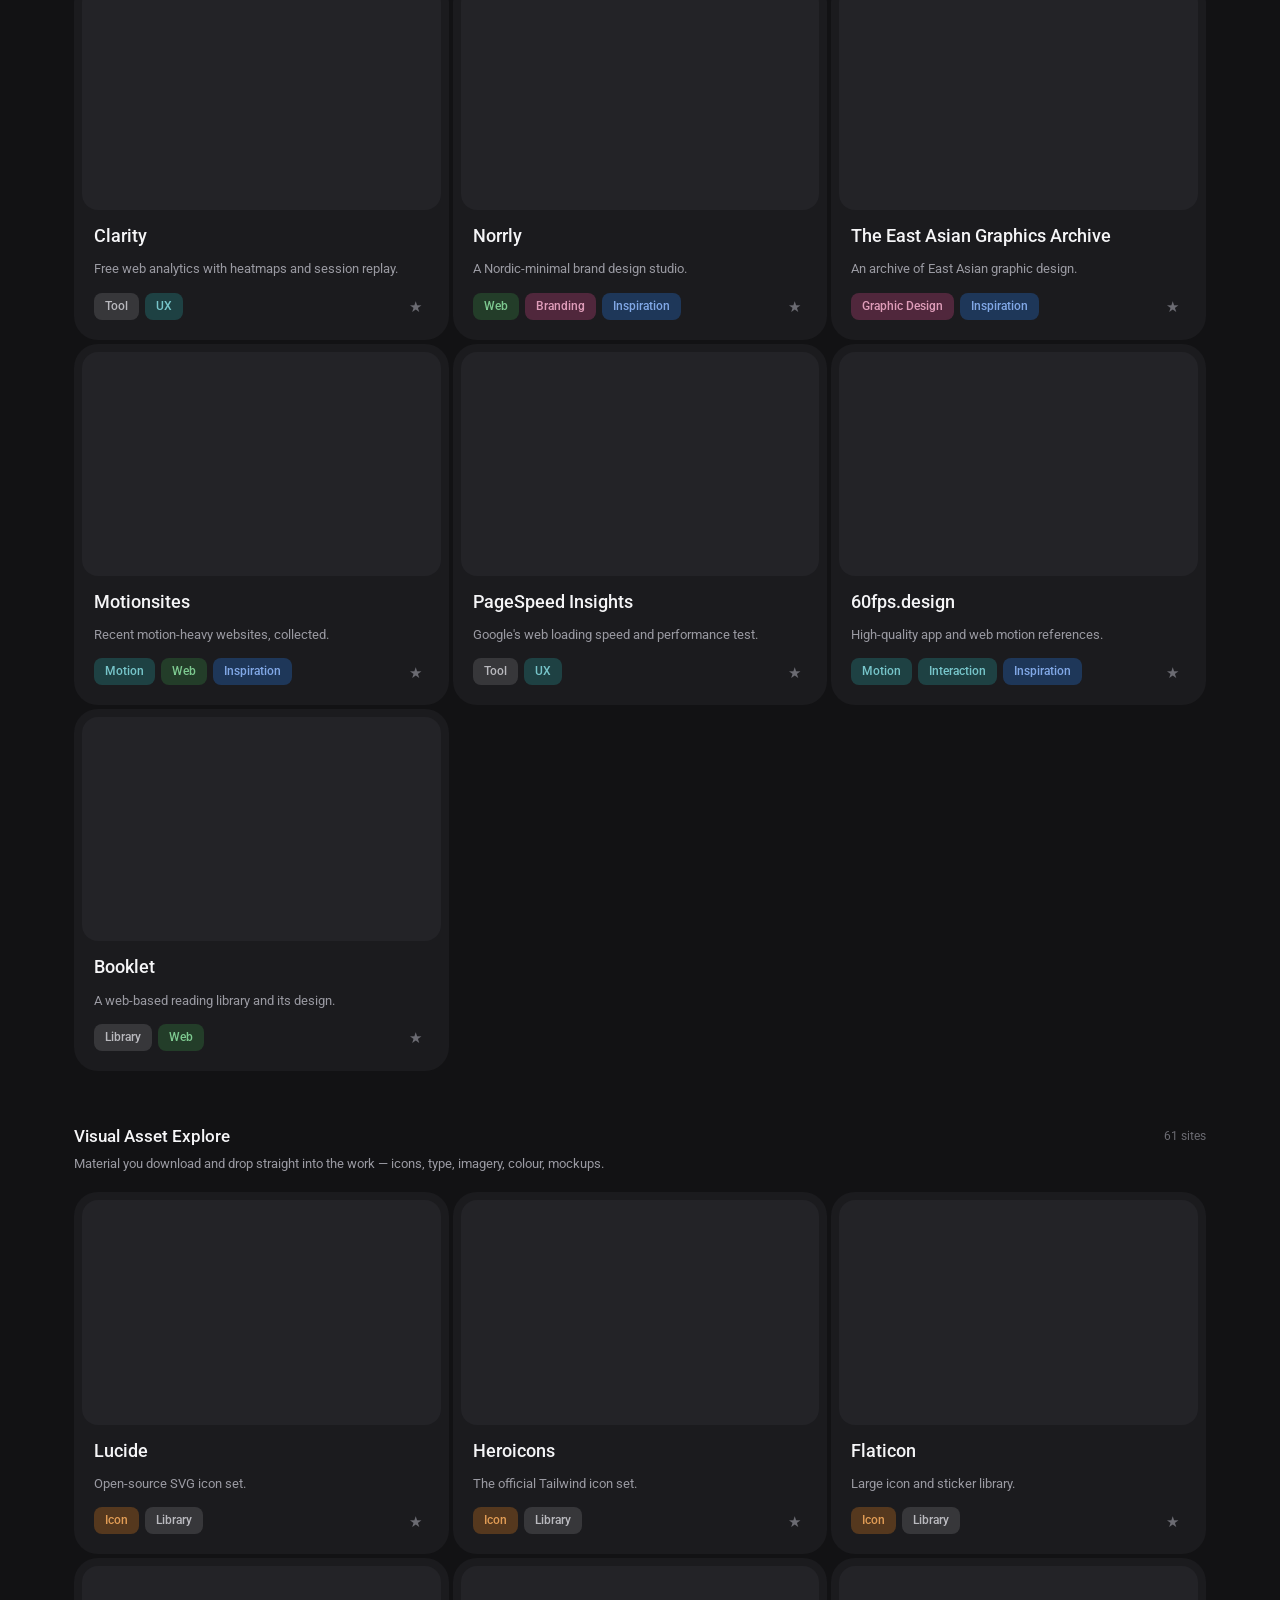
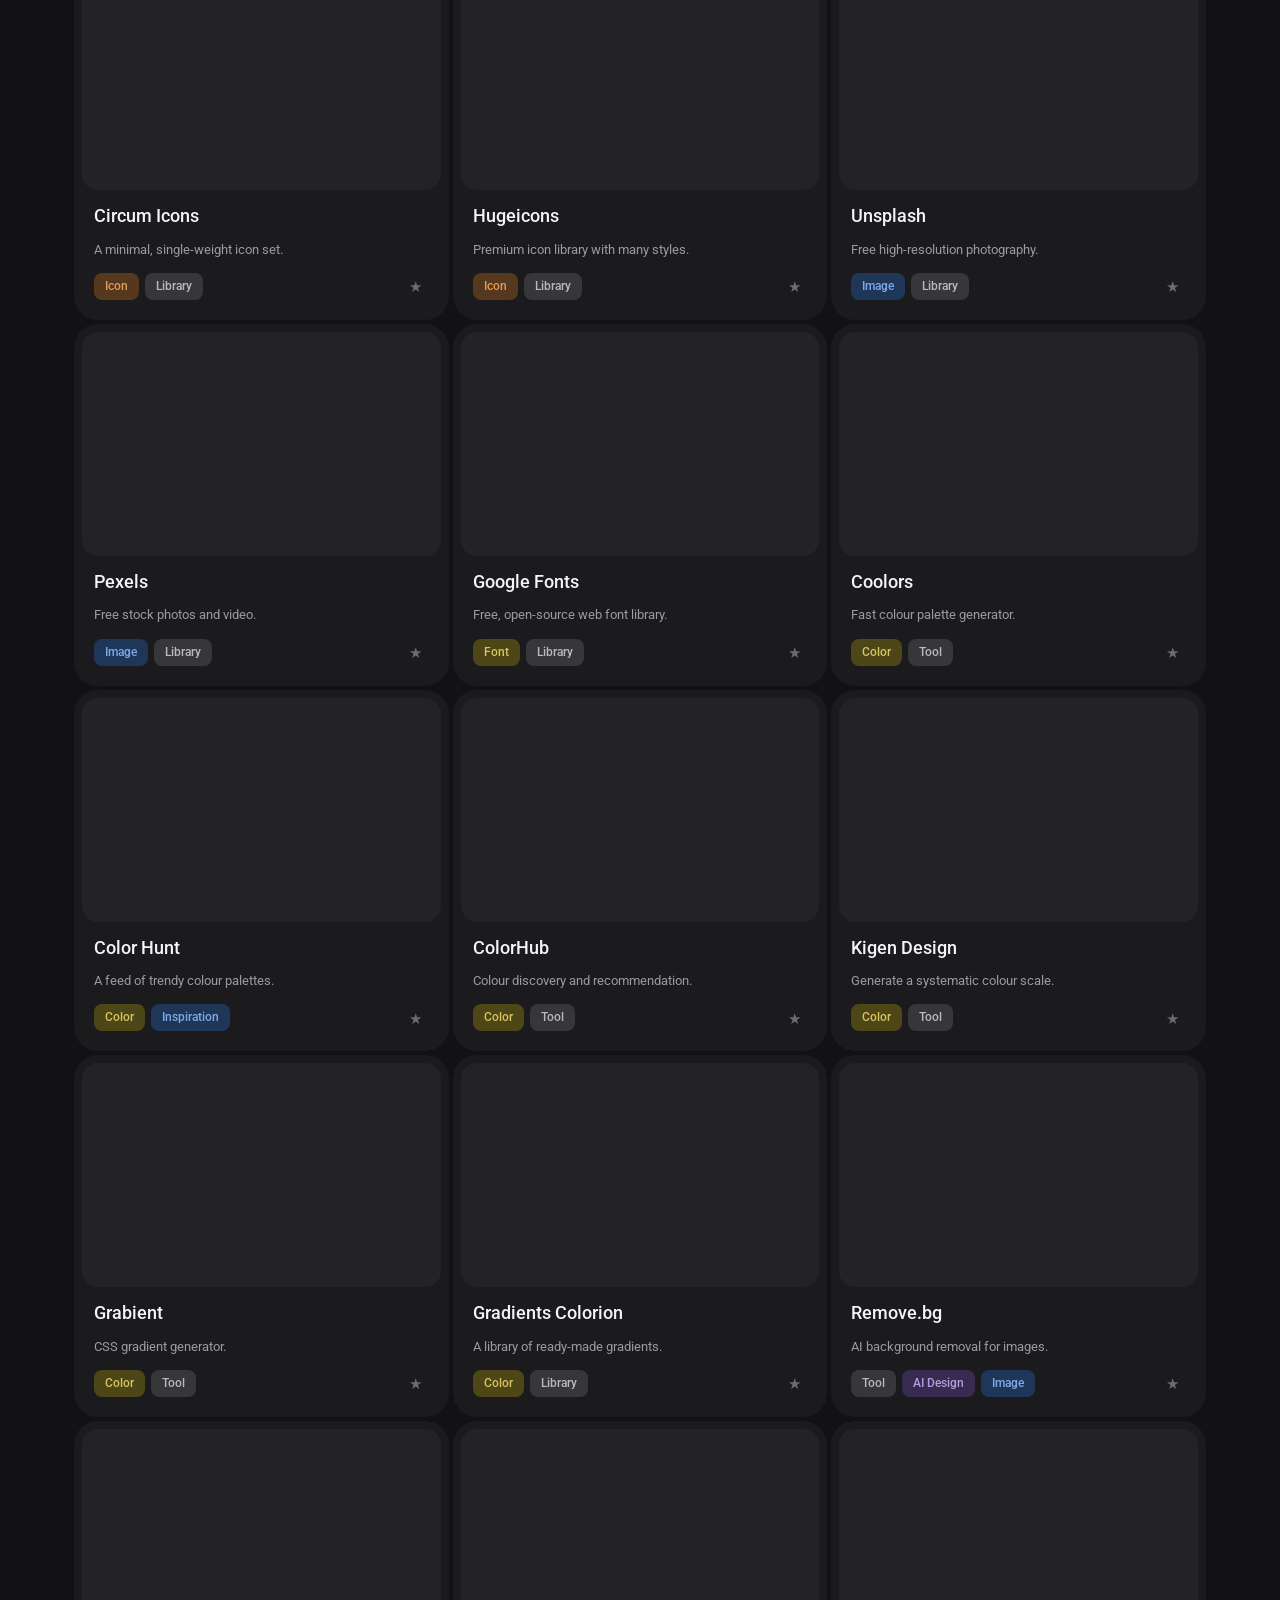
==== commit efc19302: "Hero background animation (ThreeUI data-pixel arc); Image.svg; bottom-align - Hero background: port " ====
--- a/index.html
+++ b/index.html
@@ -8,6 +8,7 @@
 <link rel="preconnect" href="https://fonts.googleapis.com" />
 <link rel="preconnect" href="https://fonts.gstatic.com" crossorigin />
 <link href="https://fonts.googleapis.com/css2?family=Roboto:wght@400;500&family=DM+Sans:opsz,wght@9..40,400;9..40,500&display=swap" rel="stylesheet" />
+<link rel="stylesheet" href="threeui-predictive-arc.css" />
 <style>
   :root {
     --bg-base: #121214;
@@ -109,20 +110,37 @@
 
   /* ---------- Hero ---------- */
   .hero {
+    position: relative;
     padding: 64px 0 56px;
   }
   .hero-grid {
+    position: relative;
+    z-index: 1;
     display: grid;
     grid-template-columns: minmax(0, 1fr) minmax(0, 320px);
     gap: 40px;
-    align-items: start;
-  }
-  .hero-inner { max-width: 720px; }
+    align-items: end;
+  }
+  .hero-inner { max-width: 720px; position: relative; }
+  .hero-inner::before {
+    content: "";
+    position: absolute;
+    inset: -32px -60px -24px -28px;
+    z-index: -1;
+    background: radial-gradient(78% 82% at 24% 42%, rgba(18, 18, 20, 0.9) 0%, rgba(18, 18, 20, 0.66) 46%, rgba(18, 18, 20, 0) 78%);
+    pointer-events: none;
+  }
+
+  .hero-stats {
+    position: relative;
+    z-index: 1;
+    margin-top: 26px;
+  }
 
   .hero-media {
     justify-self: end;
     width: 100%;
-    max-width: 324px;
+    max-width: 326px;
     border-radius: 24px;
     overflow: hidden;
   }
@@ -164,7 +182,7 @@
     flex-wrap: wrap;
     align-items: center;
     gap: 12px;
-    margin: 0 0 34px;
+    margin: 0;
   }
 
   .btn-cta {
@@ -759,6 +777,7 @@
 <main id="top">
 
   <section class="hero">
+    <div class="hero-arc-bg" aria-hidden="true"><div id="heroArc"></div></div>
     <div class="wrap hero-grid">
       <div class="hero-inner">
         <p class="eyebrow">Chrome extension &middot; Design resources</p>
@@ -774,16 +793,18 @@
           </a>
           <a class="btn-ghost" href="https://github.com/rimkim02/atlas-explore">View on GitHub</a>
         </div>
-        <div class="stat-row">
-          <span><b id="siteCount">0</b> curated sites</span>
-          <span class="stat-dot">/</span>
-          <span><b>22</b> tags</span>
-          <span class="stat-dot">/</span>
-          <span><b>3</b> explore groups</span>
-        </div>
       </div>
       <div class="hero-media">
-        <img src="[data-uri]" alt="The Atlas FAB in Chrome showing a stack of starred design sites" />
+        <img src="Image.svg" alt="The Atlas FAB in Chrome showing a stack of starred design sites" width="326" height="322" />
+      </div>
+    </div>
+    <div class="wrap hero-stats">
+      <div class="stat-row">
+        <span><b id="siteCount">0</b> curated sites</span>
+        <span class="stat-dot">/</span>
+        <span><b>22</b> tags</span>
+        <span class="stat-dot">/</span>
+        <span><b>3</b> explore groups</span>
       </div>
     </div>
   </section>
@@ -849,6 +870,18 @@
   </button>
 </div>
 
+<script src="threeui-predictive-arc.js"></script>
+<script>
+  // Hero background — ThreeUI PredictiveArcCanvas, "data-pixel" variant
+  (function () {
+    var host = document.getElementById("heroArc");
+    if (host && window.ThreeUIDataPixelArc) {
+      window.ThreeUIDataPixelArc.mount(host, {
+        variant: "data-pixel", mode: "dark", speed: 1.0, hue: 0, saturation: 1.0, brightness: 1.0,
+      });
+    }
+  })();
+</script>
 <script>
   // ----- Tag colour system (10 groups → 22 tags), from the Atlas design system -----
   const GROUPS = [
--- a/threeui-predictive-arc.css
+++ b/threeui-predictive-arc.css
@@ -0,0 +1,42 @@
+/* Rules the data-pixel-arc variant depends on, extracted from
+   src/shaders/threeui.css of @designcodeio/threeui (MIT). */
+.threeui-background {
+  position: relative;
+  width: 100%;
+  height: 100%;
+  min-width: 0;
+  min-height: 0;
+  overflow: hidden;
+  isolation: isolate;
+  background: #030304;
+}
+.threeui-background.data-pixel-arc--light {
+  background: #f3f6f1;
+}
+.threeui-background > canvas {
+  position: absolute;
+  inset: 0;
+  display: block;
+  width: 100%;
+  height: 100%;
+}
+
+/* Hero-section background placement for this project.
+   Right-biased radial mask keeps the arc lively in the open space beside the
+   headline and behind the media, and fades it out under the hero text. */
+.hero-arc-bg {
+  position: absolute;
+  inset: 0;
+  z-index: 0;
+  pointer-events: none;
+  -webkit-mask-image: radial-gradient(115% 125% at 74% 42%, #000 0%, #000 22%, rgba(0, 0, 0, 0.22) 52%, transparent 76%);
+          mask-image: radial-gradient(115% 125% at 74% 42%, #000 0%, #000 22%, rgba(0, 0, 0, 0.22) 52%, transparent 76%);
+}
+.hero-arc-bg .threeui-background { background: transparent; }
+
+@media (max-width: 860px) {
+  .hero-arc-bg {
+    -webkit-mask-image: linear-gradient(to bottom, transparent, #000 18%, #000 70%, transparent);
+            mask-image: linear-gradient(to bottom, transparent, #000 18%, #000 70%, transparent);
+  }
+}
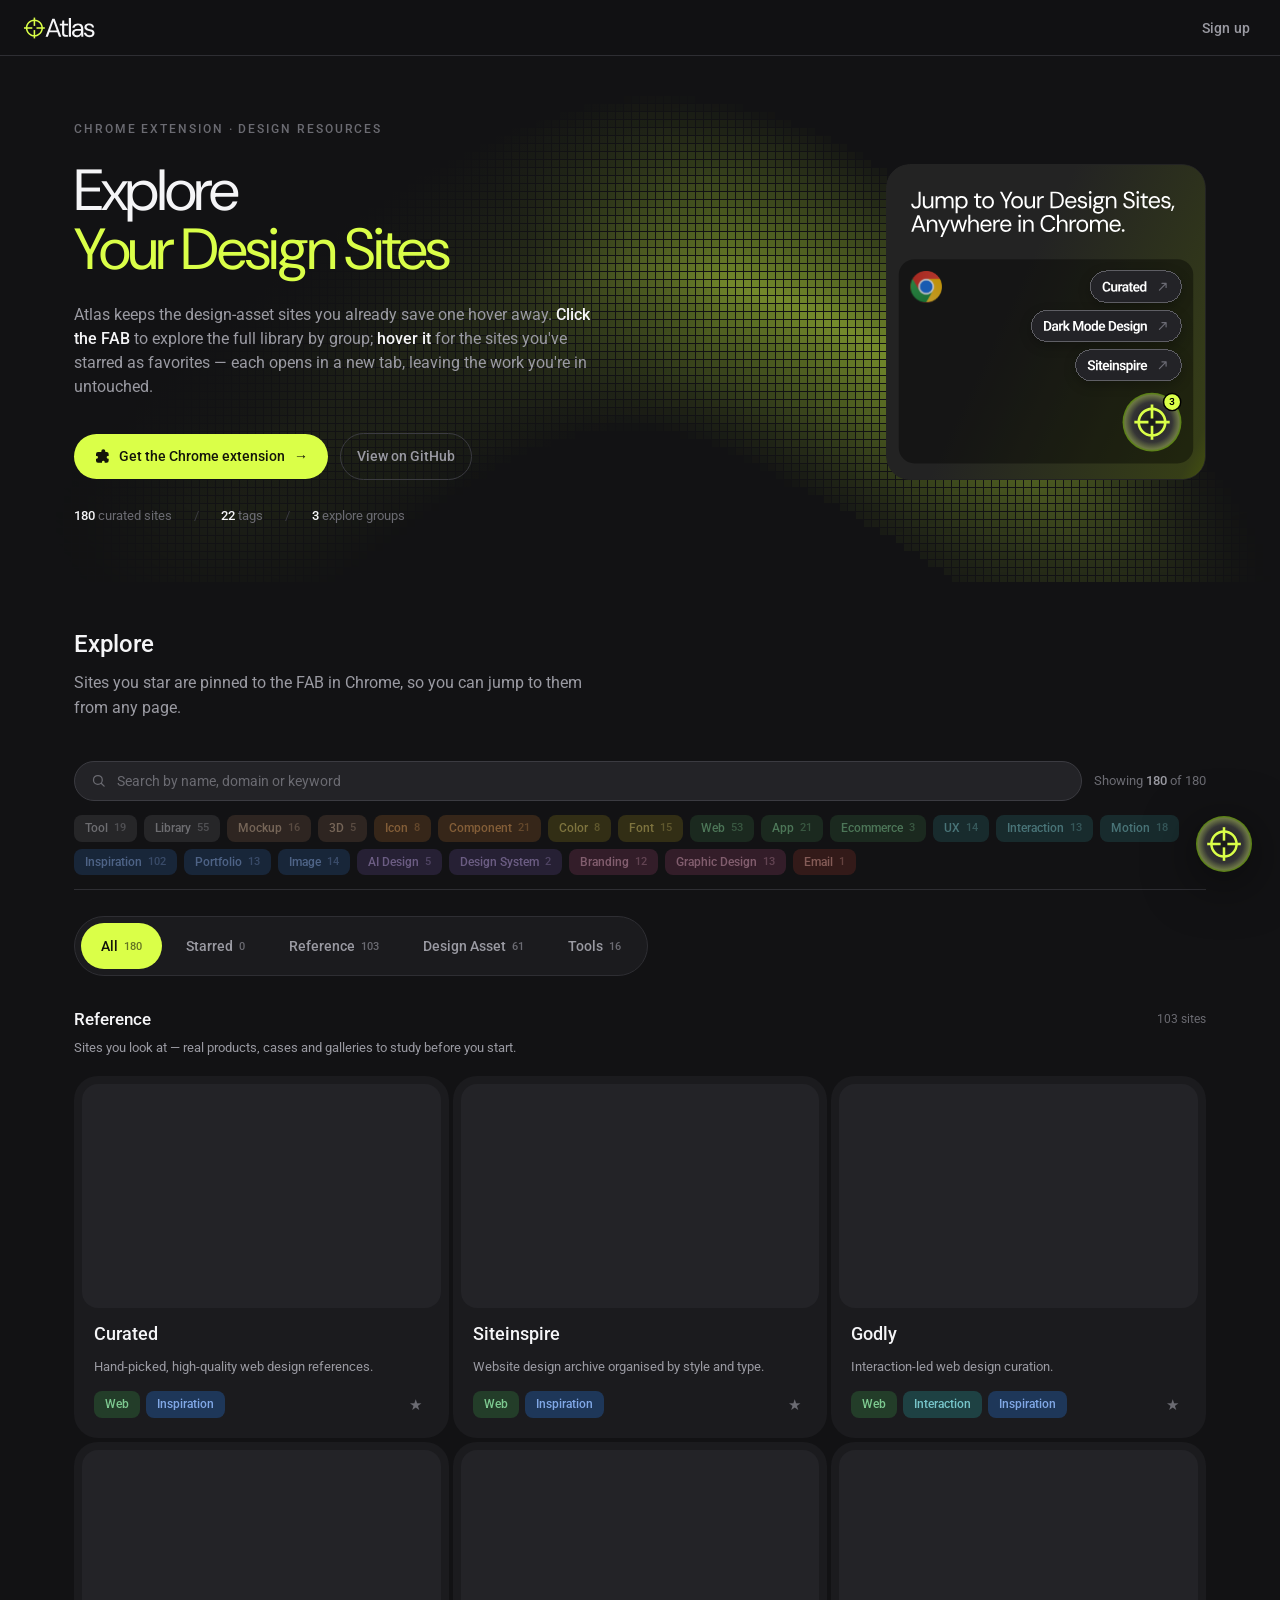
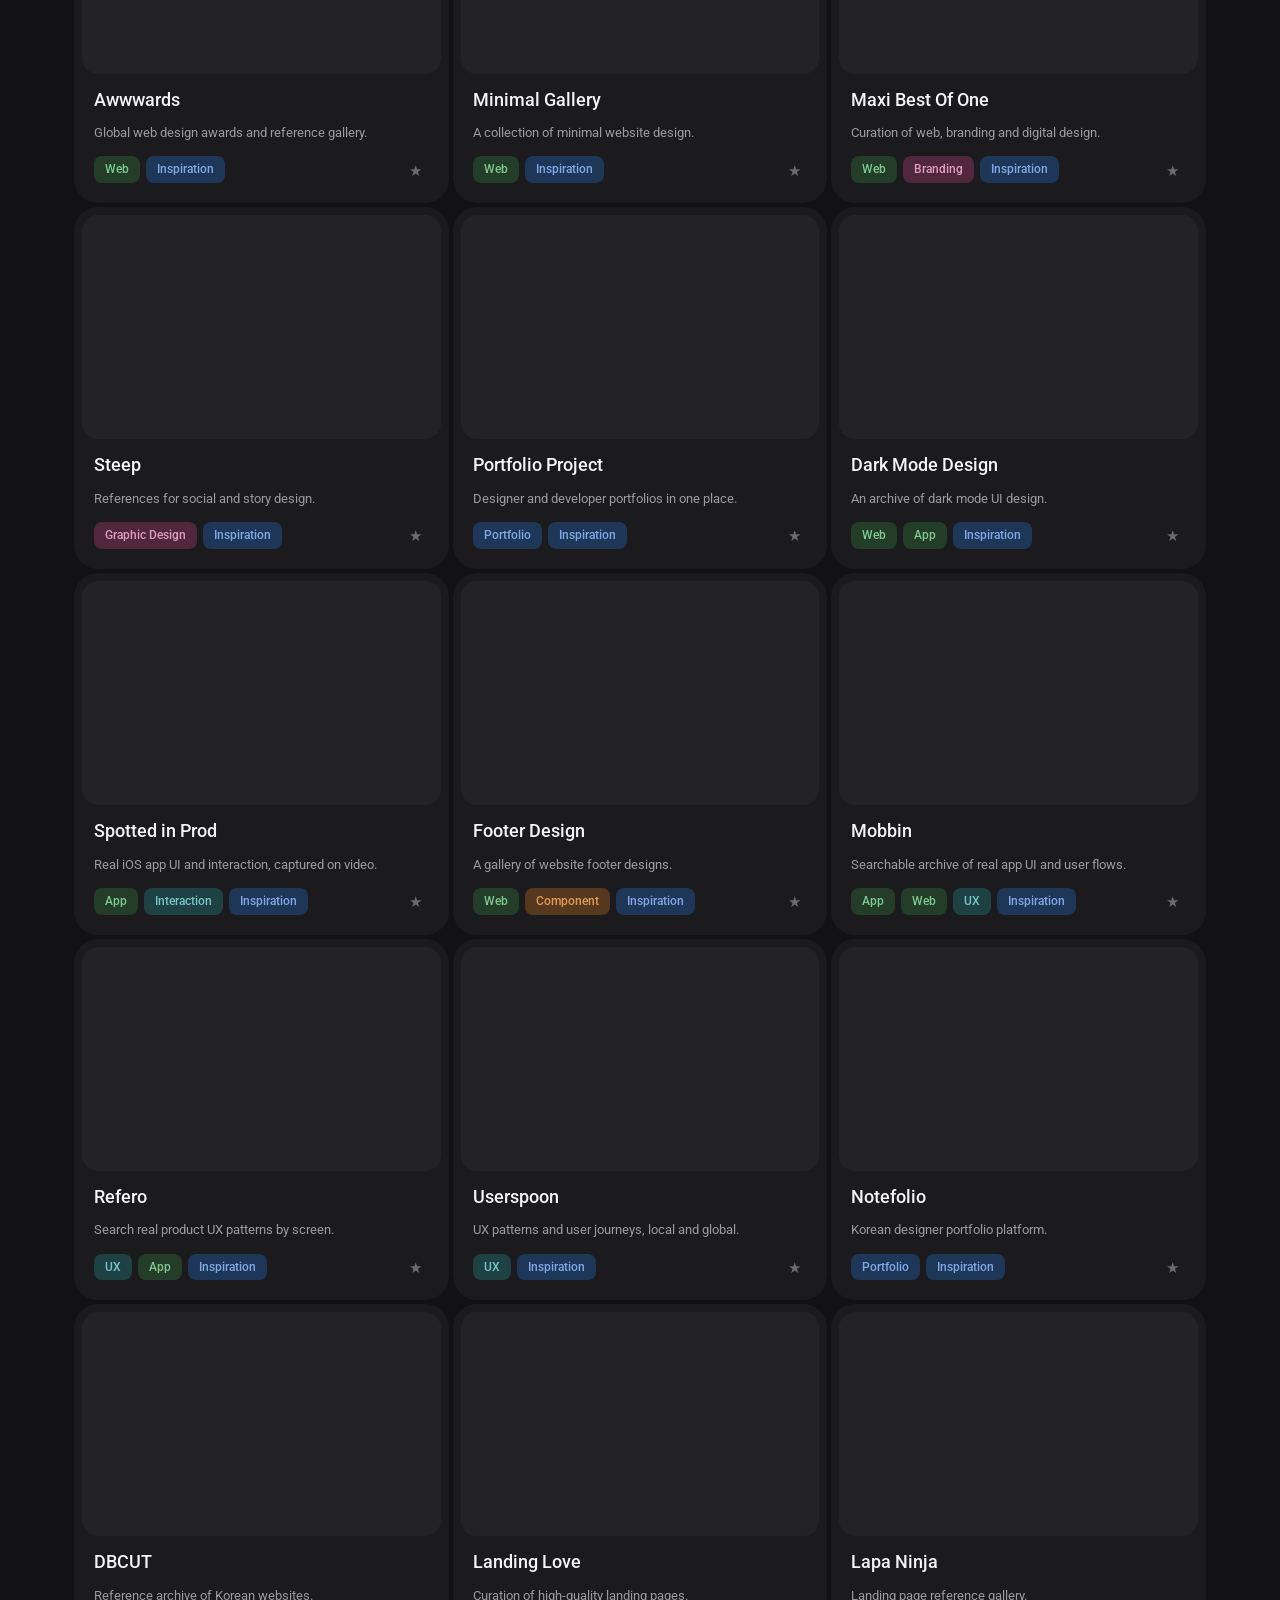
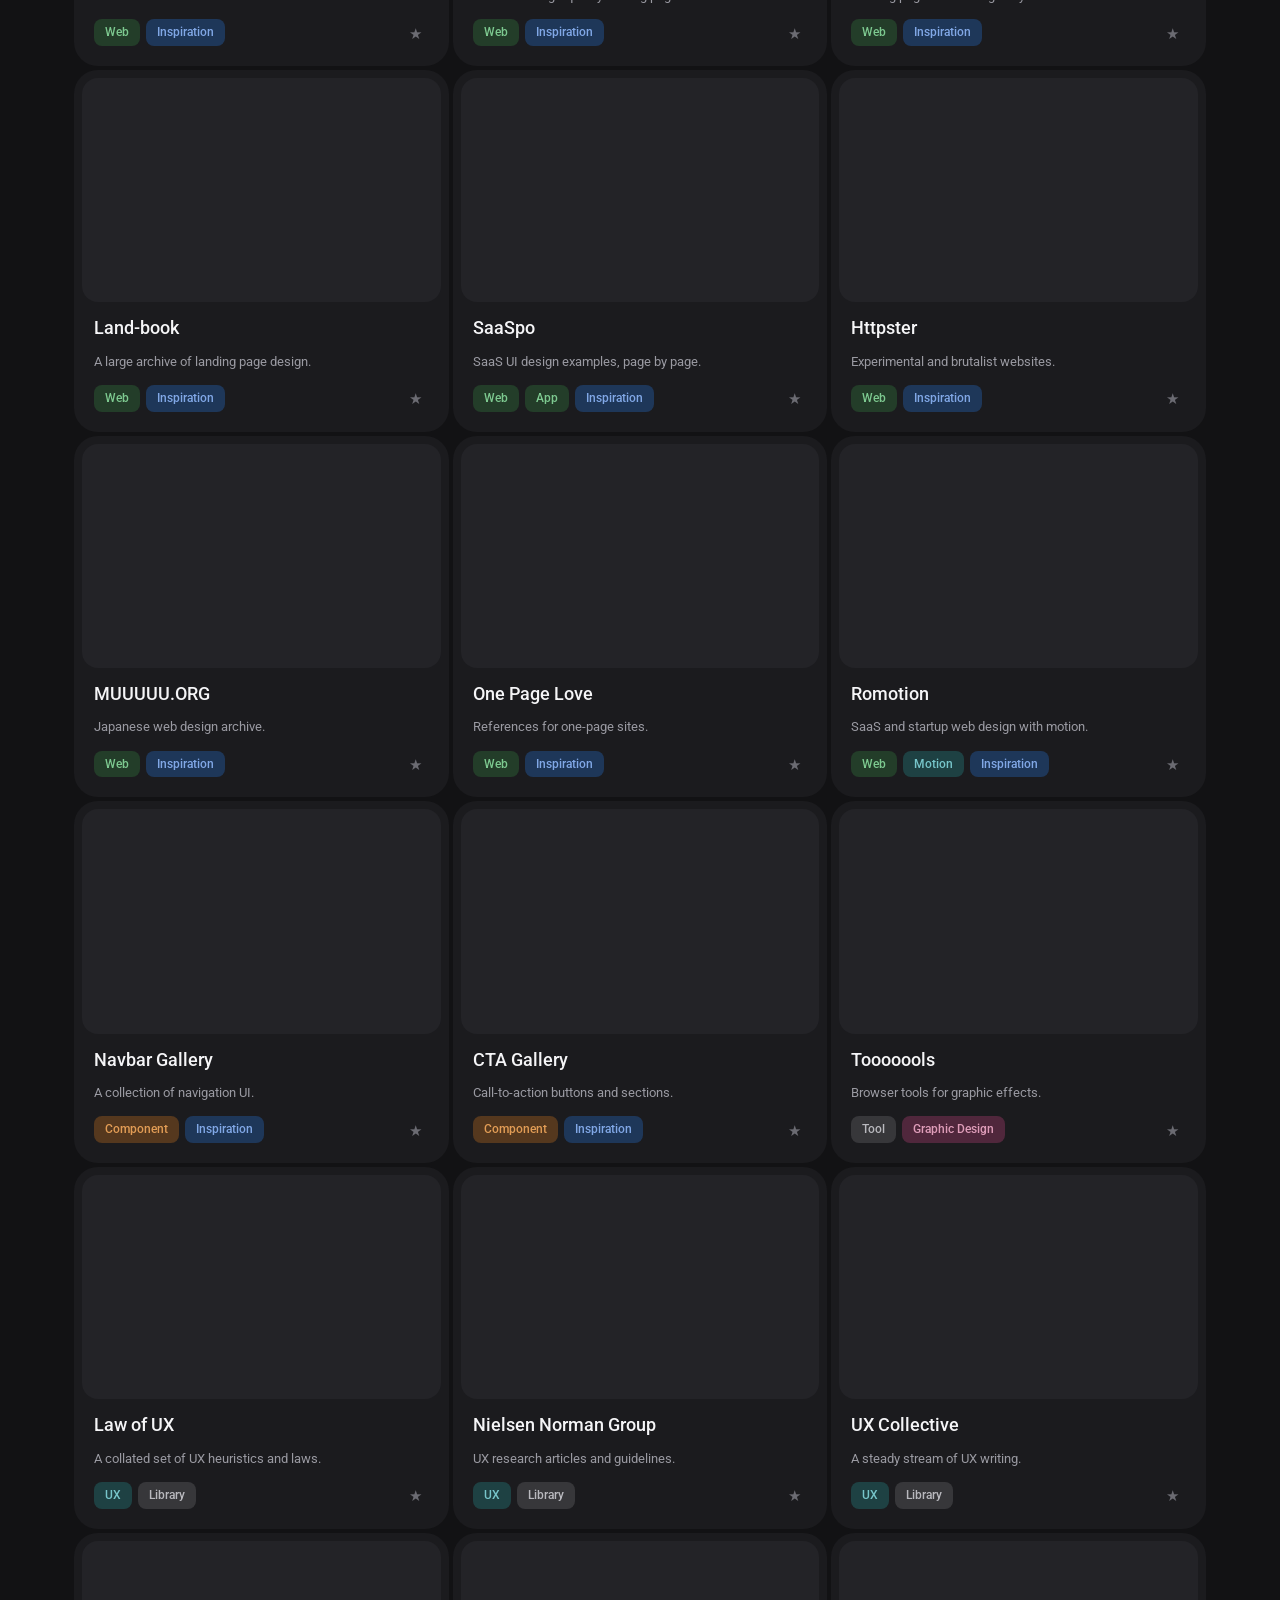
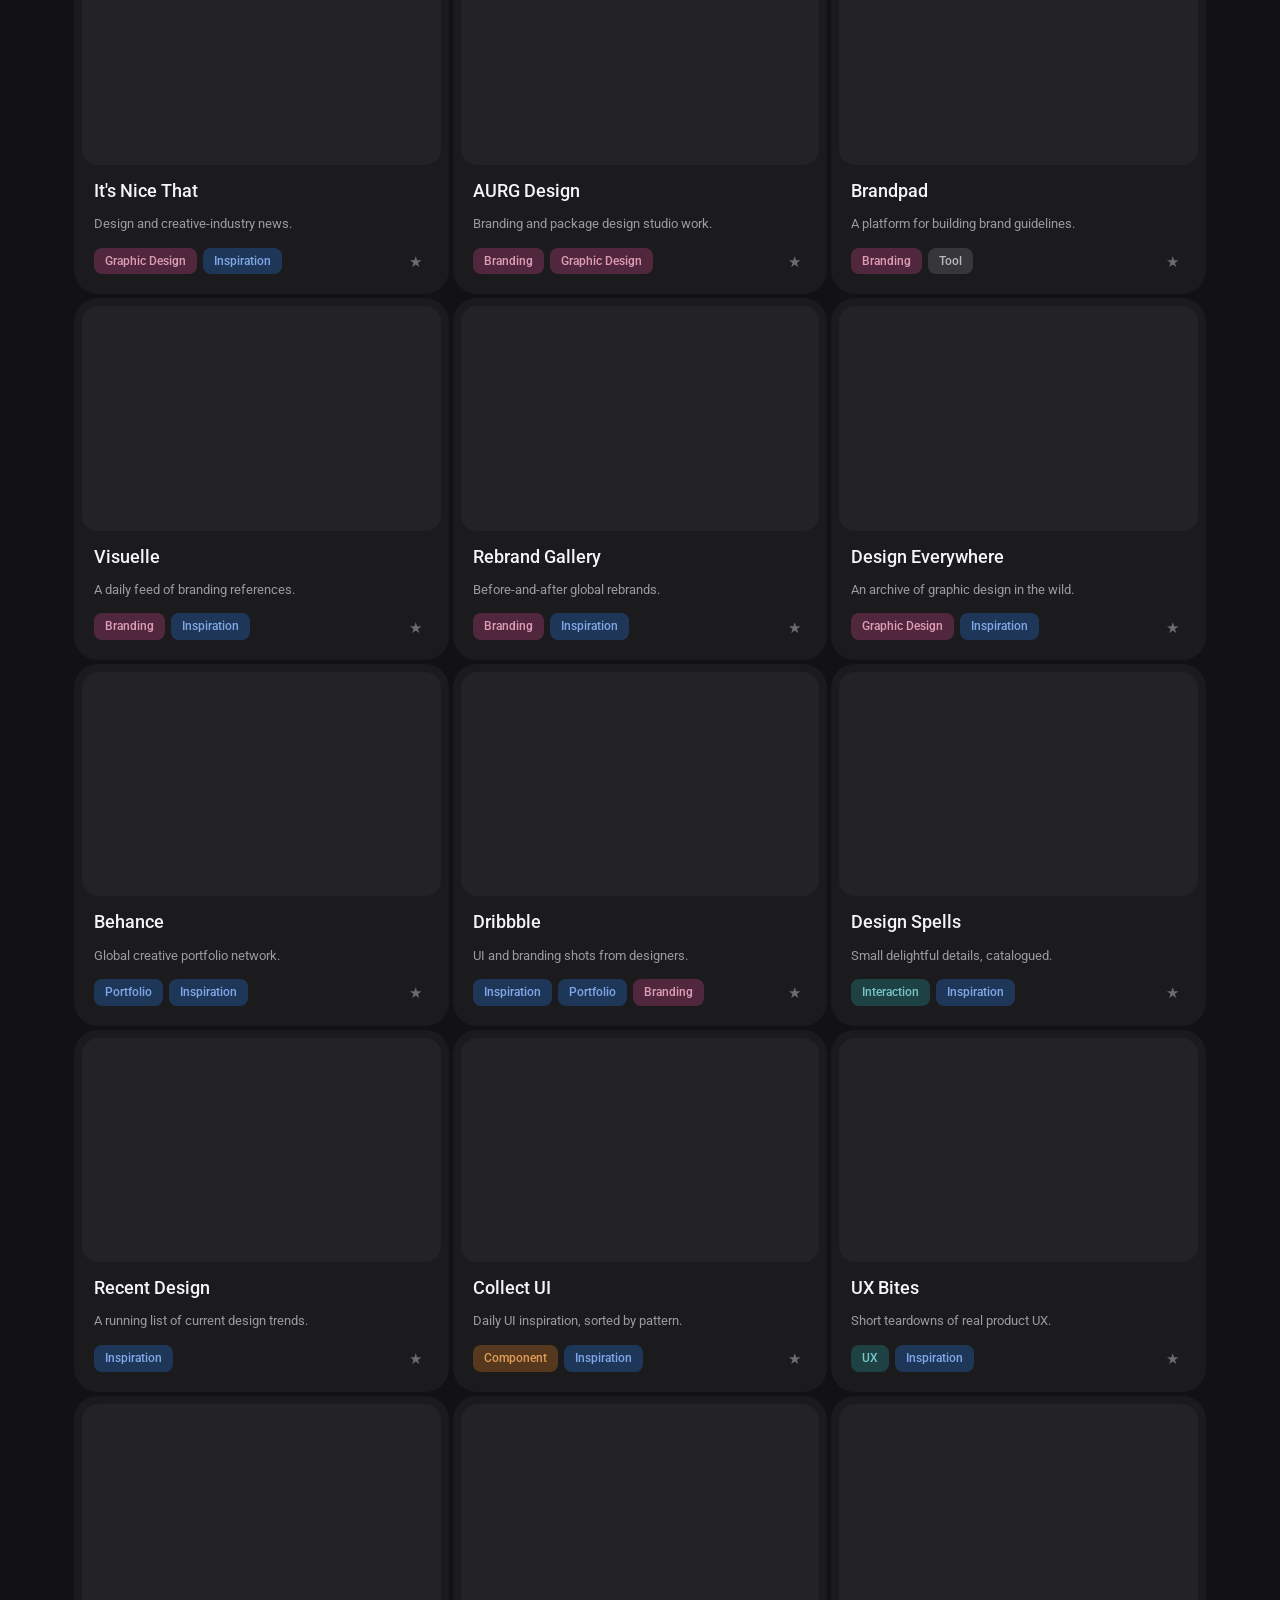
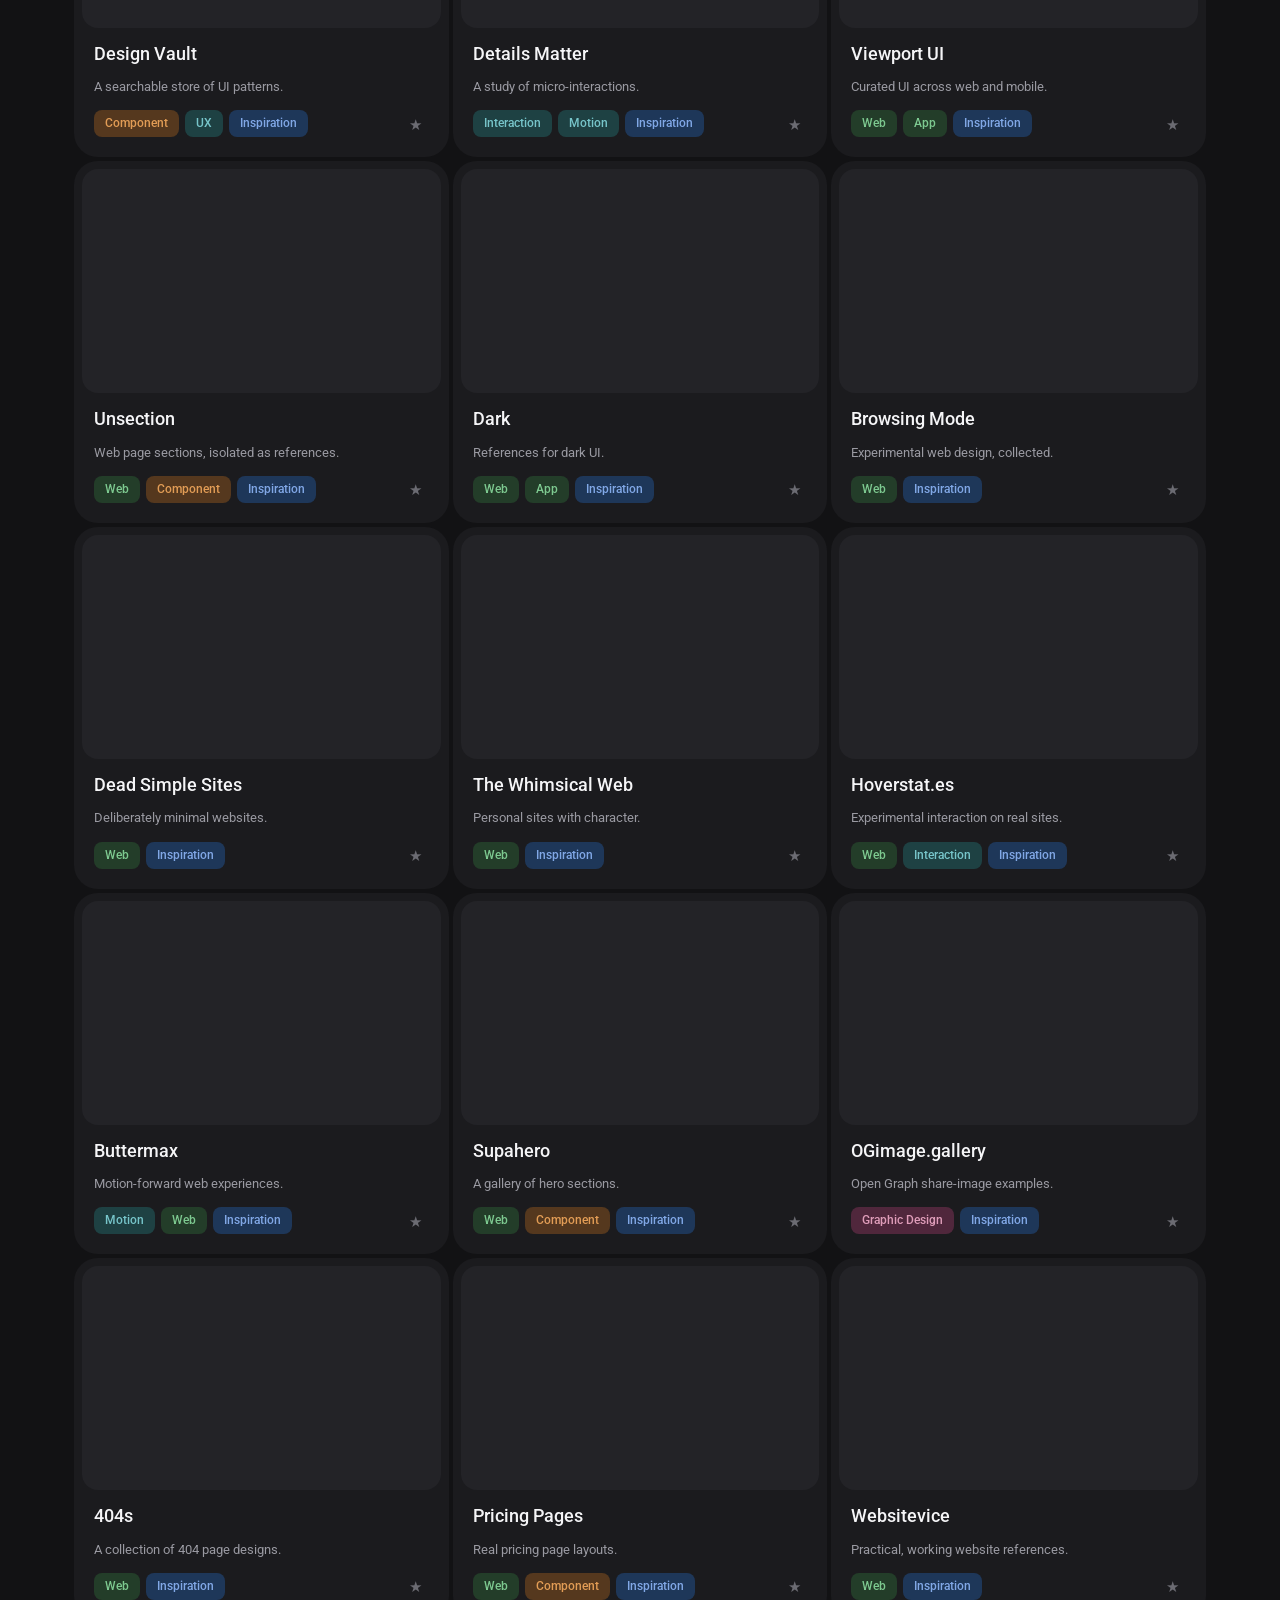
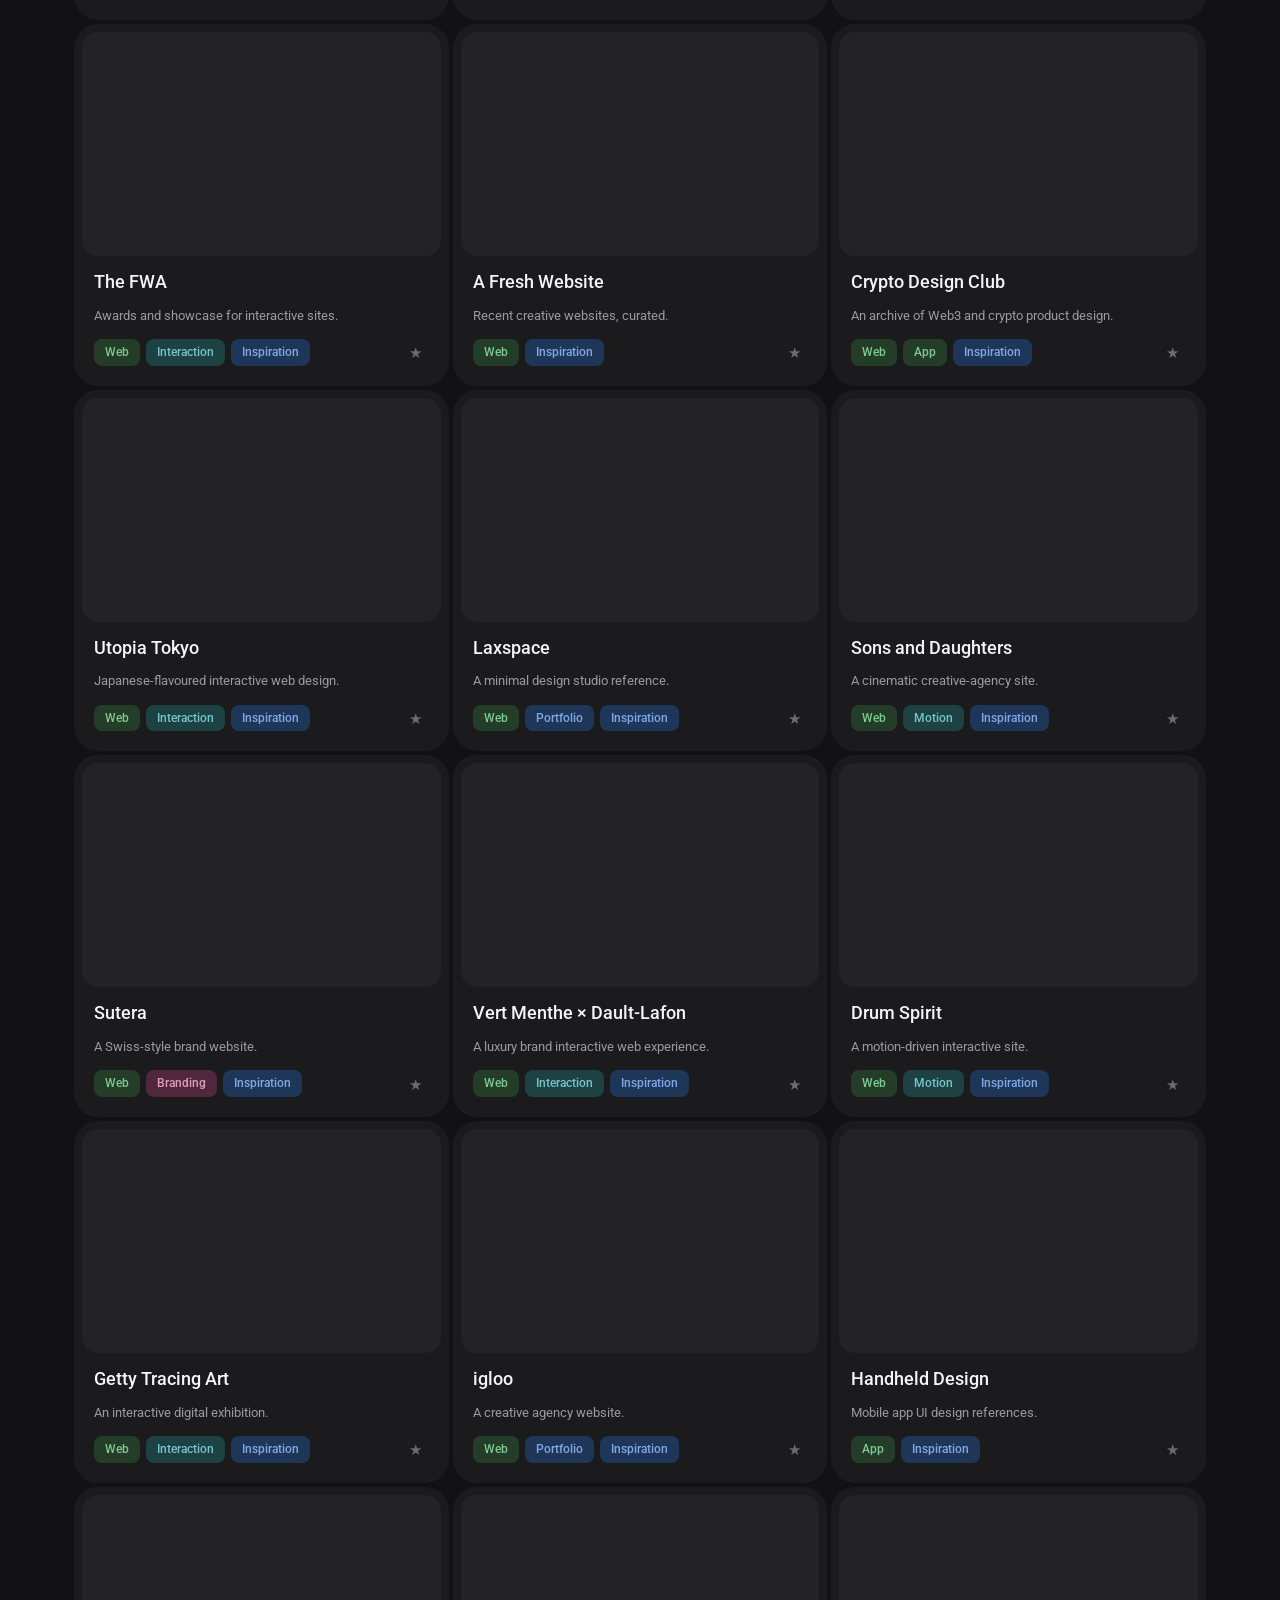
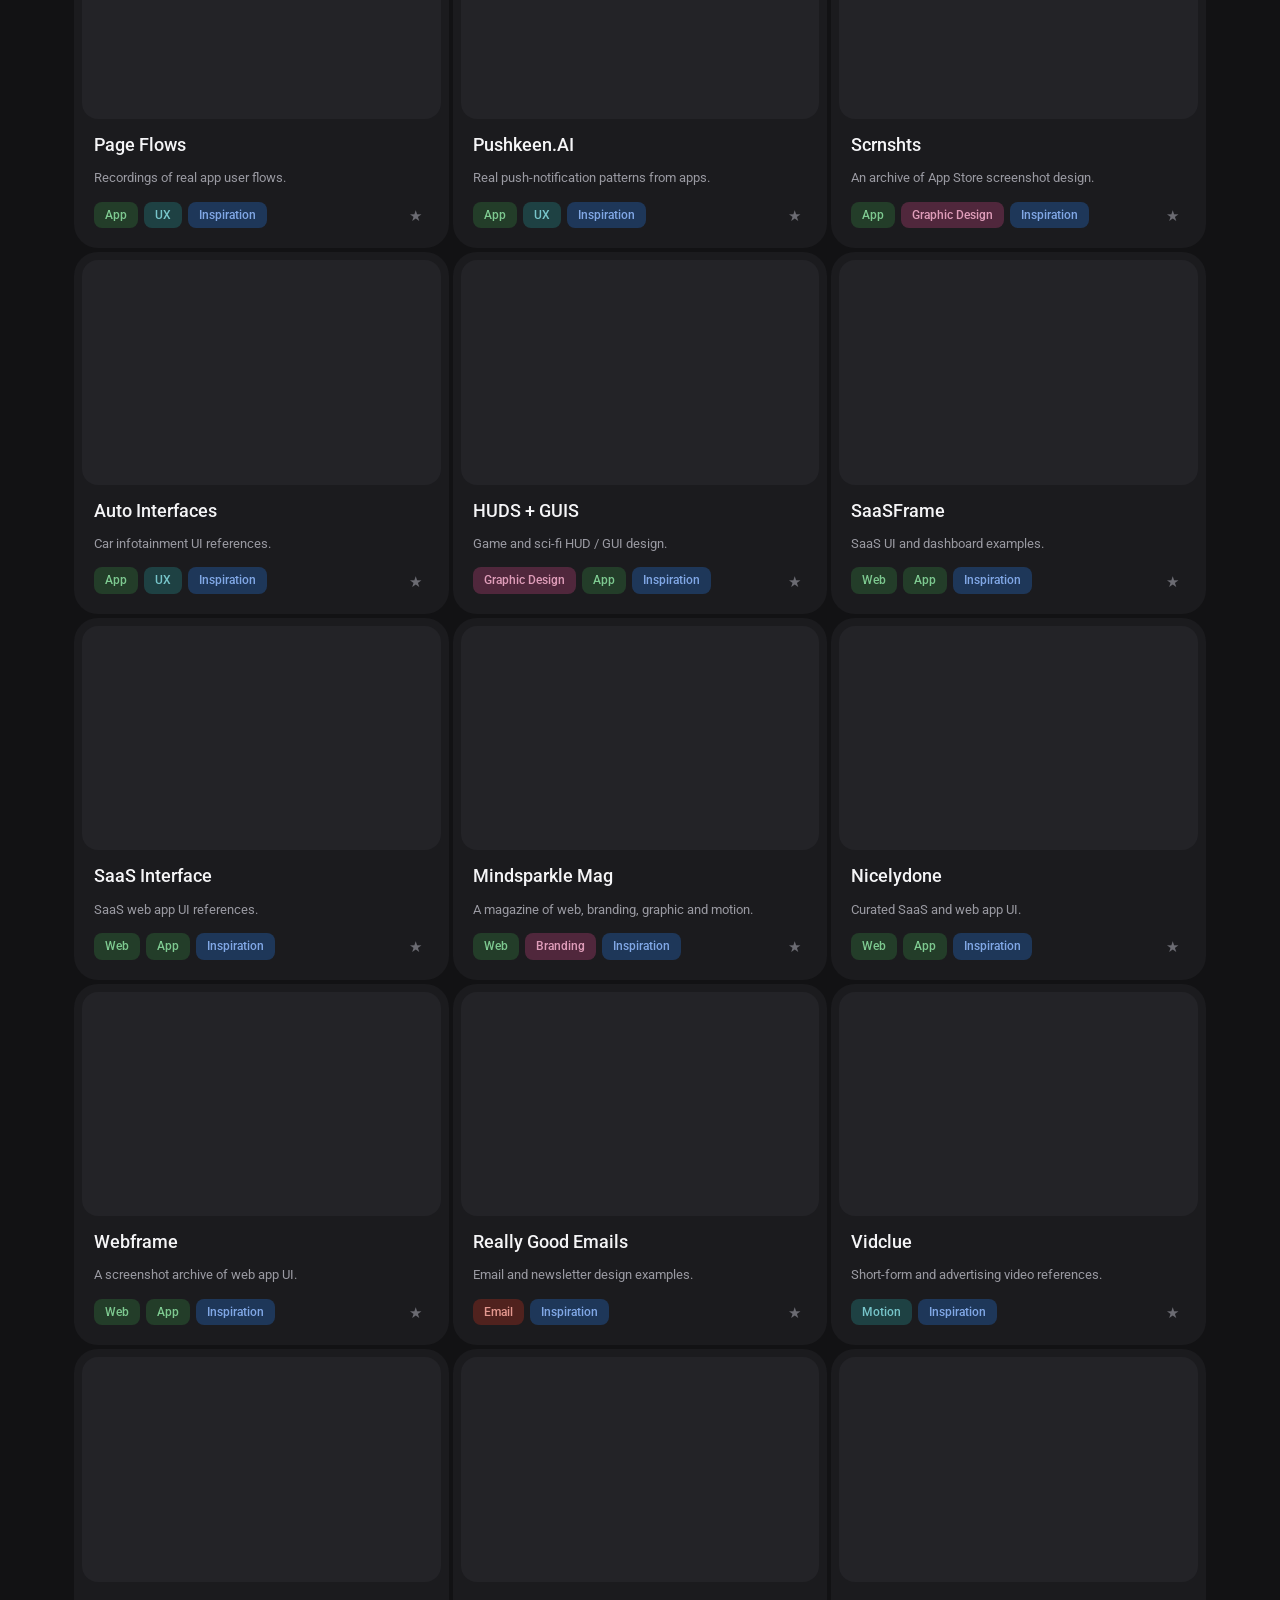
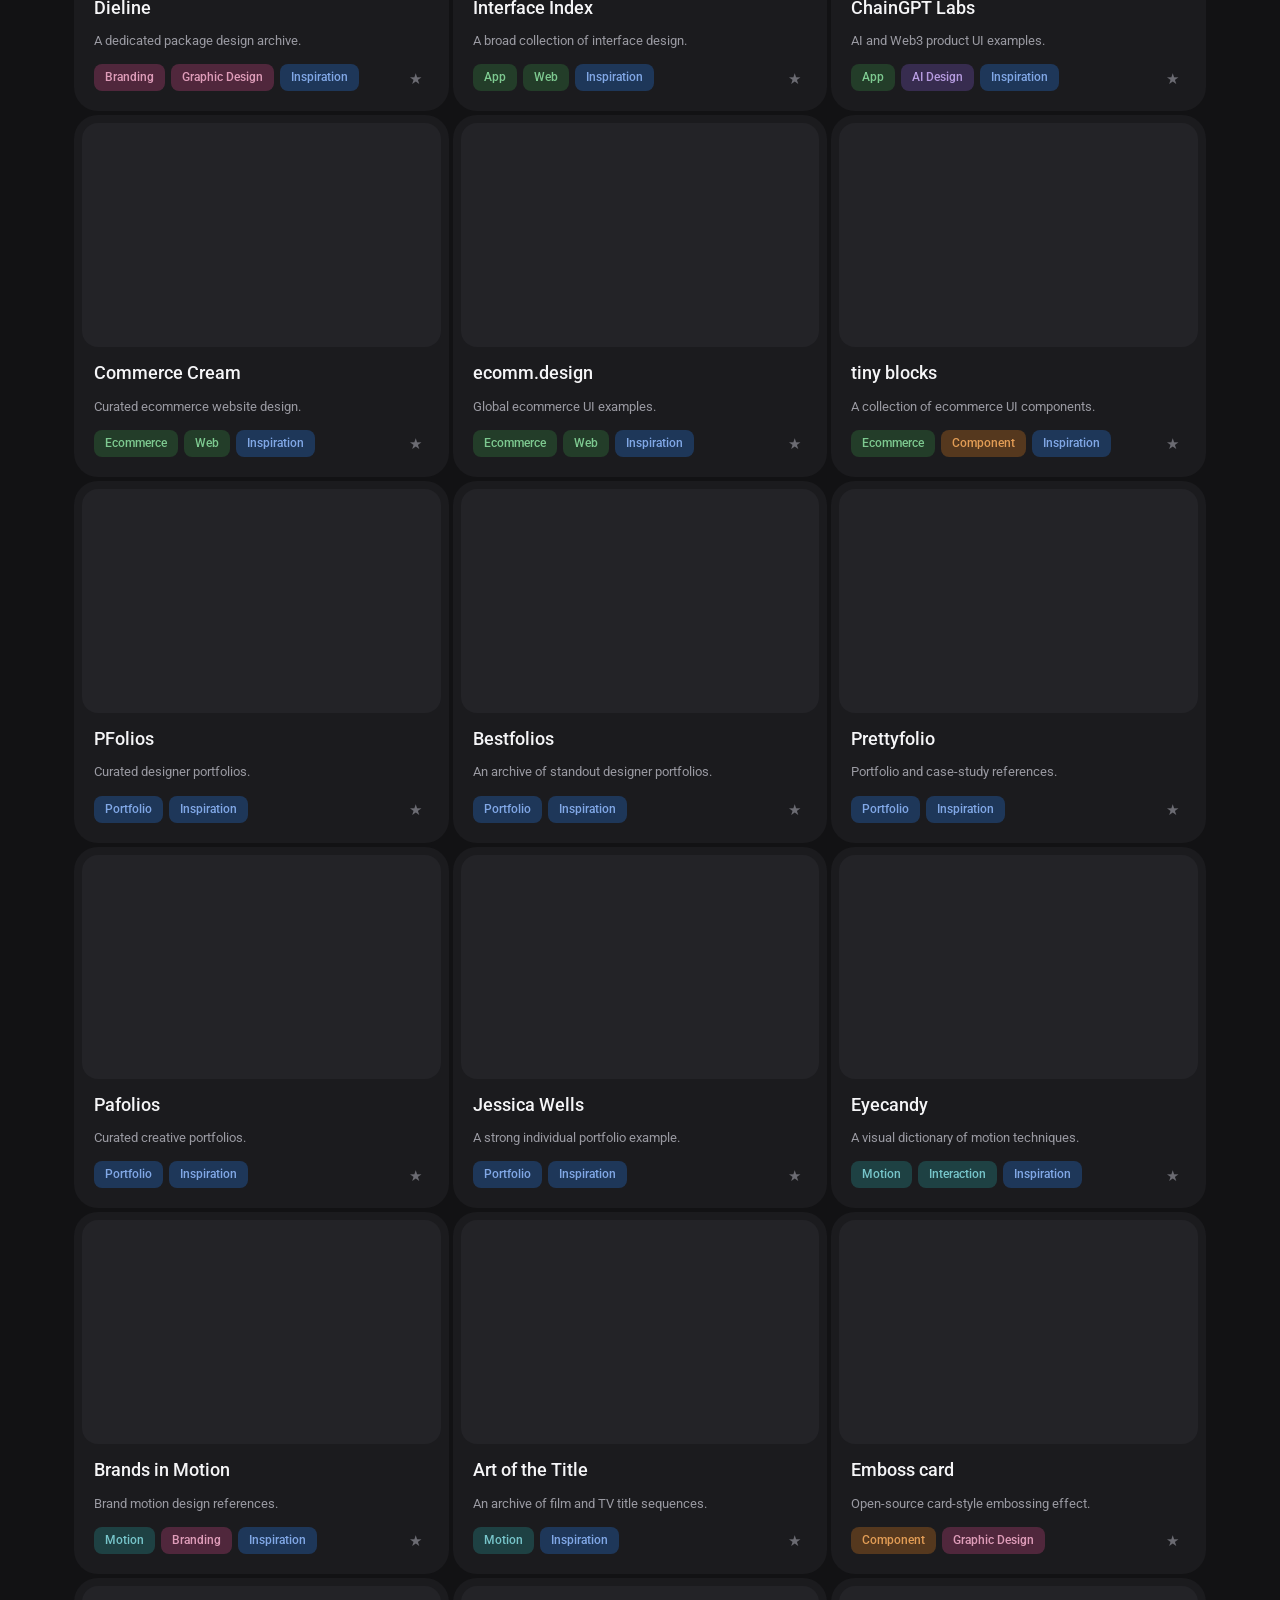
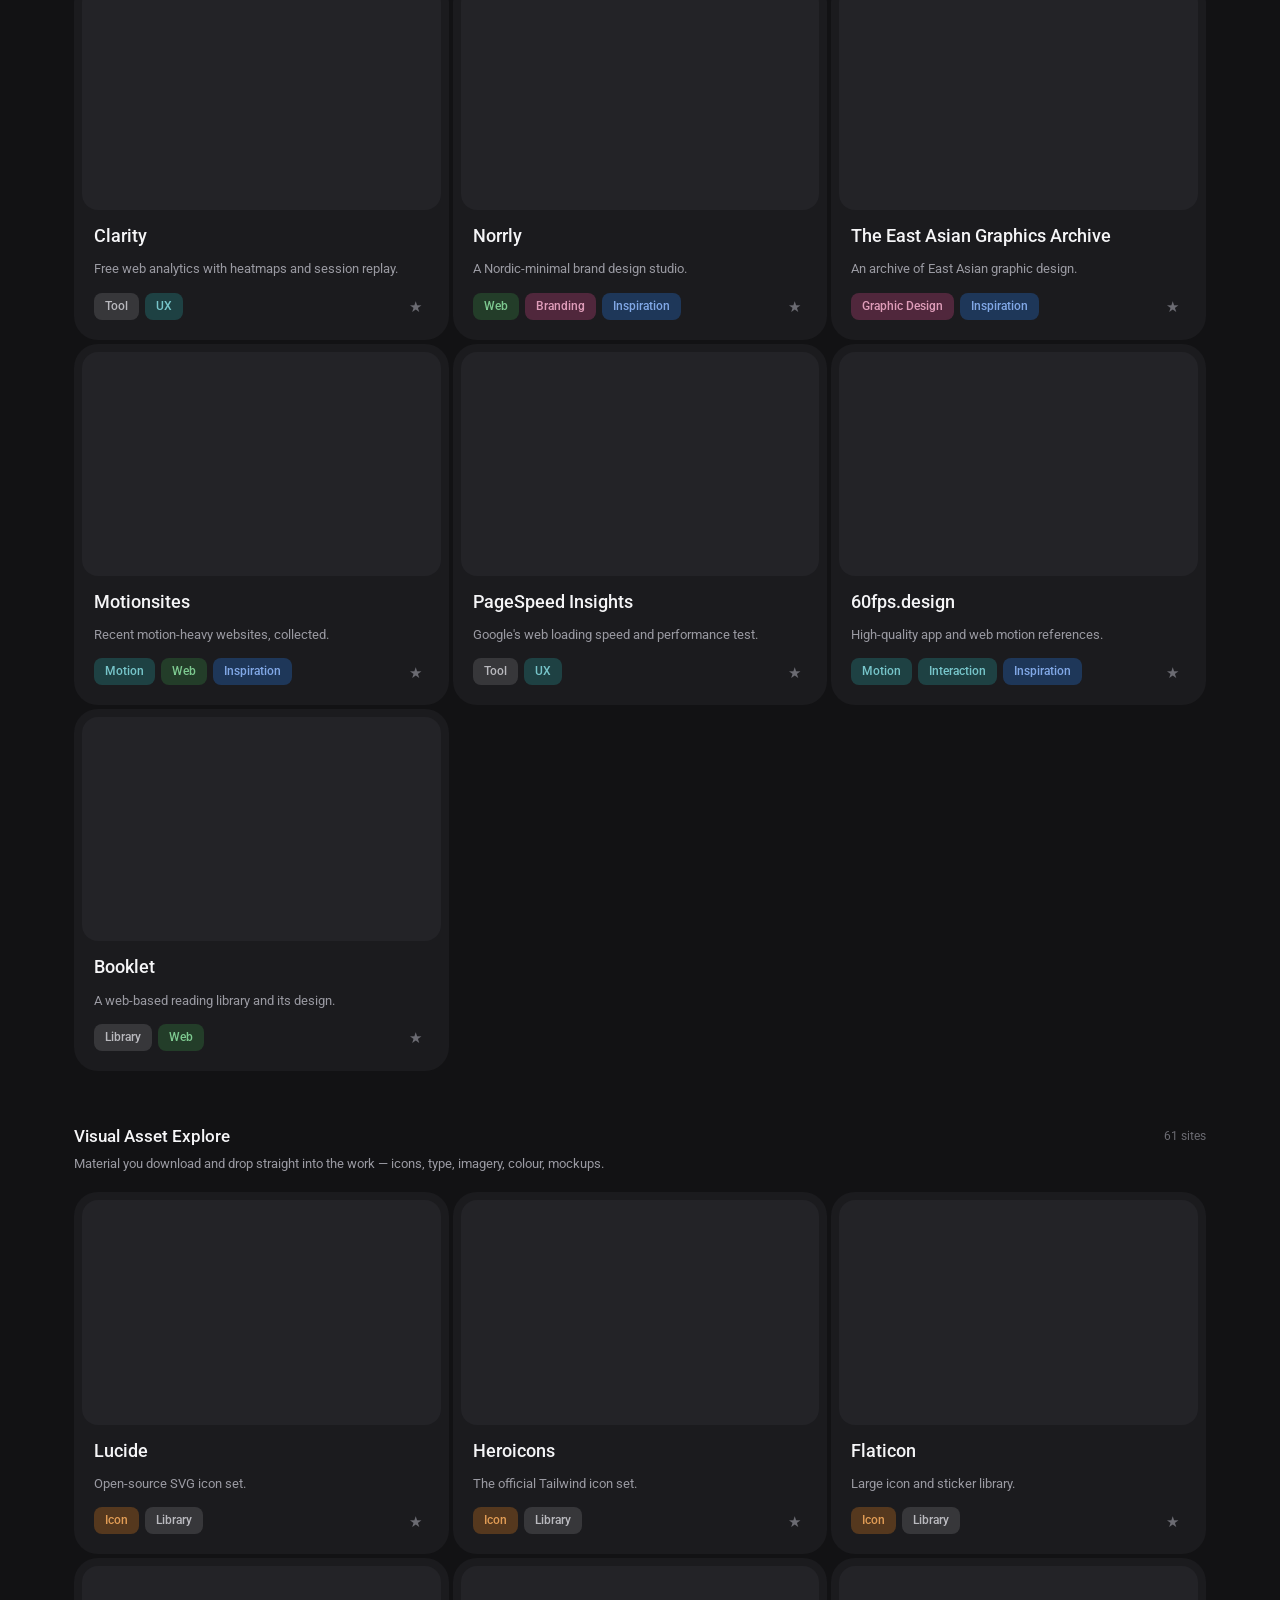
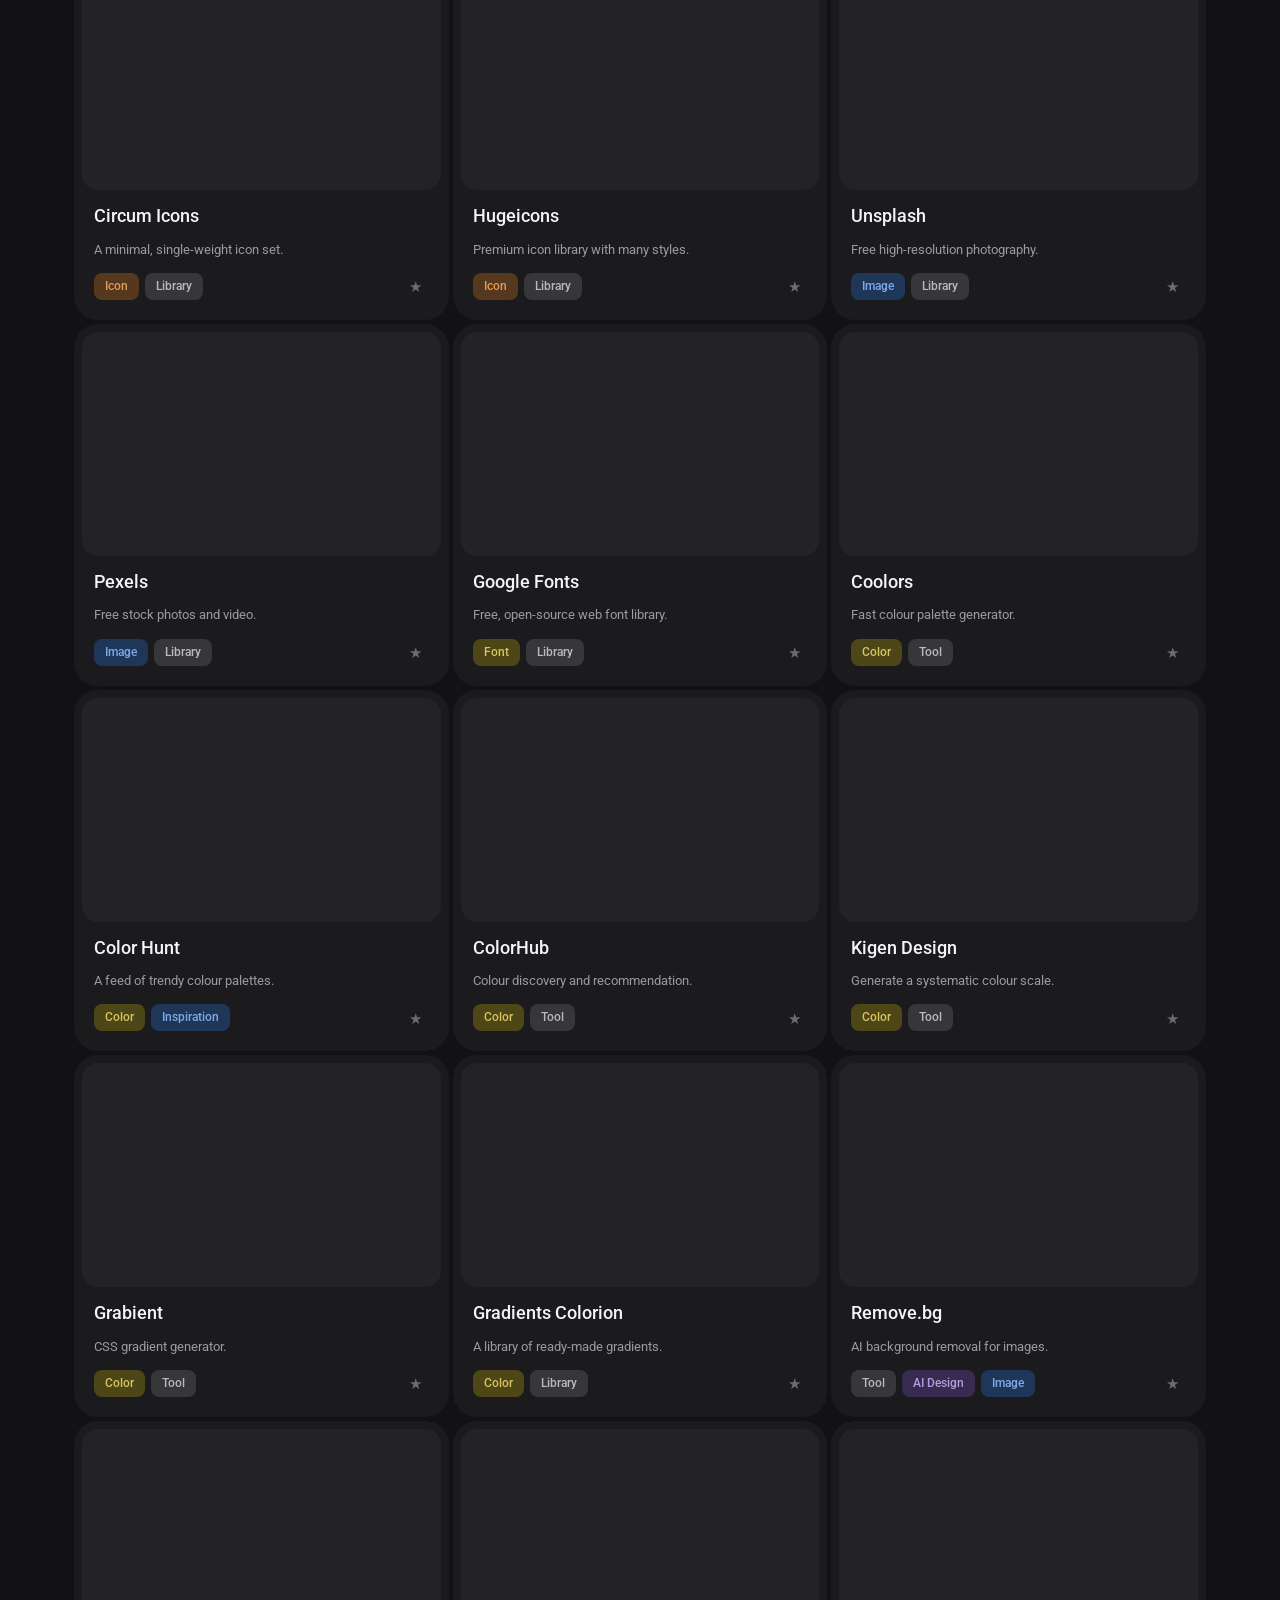
==== commit 9558ec9f: "Inline the hero SVG and the custom cursor so they don't depend on file paths - Hero image: inline Im" ====
--- a/index.html
+++ b/index.html
@@ -21,8 +21,8 @@
     --text-muted: #6B6B72;
     --accent: #DAFF48;
     --accent-text: #14150A;
-    --cur: url("custom%20cursor.svg") 2 20, auto;
-    --cur-link: url("custom%20cursor.svg") 2 20, pointer;
+    --cur: url("[data-uri]") 2 20, auto;
+    --cur-link: url("[data-uri]") 2 20, pointer;
     --font-ui: 'Roboto', -apple-system, BlinkMacSystemFont, 'Segoe UI', sans-serif;
     --font-hero: 'DM Sans', 'Roboto', sans-serif;
     --font-mono: ui-monospace, 'SF Mono', 'Roboto Mono', Menlo, monospace;
@@ -144,7 +144,8 @@
     border-radius: 24px;
     overflow: hidden;
   }
-  .hero-media img {
+  .hero-media img,
+  .hero-media > svg {
     display: block;
     width: 100%;
     height: auto;
@@ -795,7 +796,102 @@
         </div>
       </div>
       <div class="hero-media">
-        <img src="Image.svg" alt="The Atlas FAB in Chrome showing a stack of starred design sites" width="326" height="322" />
+        <svg class="hero-media-svg" role="img" aria-label="The Atlas FAB in Chrome showing a stack of starred design sites" viewBox="0 0 326 322" fill="none" xmlns="http://www.w3.org/2000/svg" xmlns:xlink="http://www.w3.org/1999/xlink">
+<rect x="0.5" y="0.5" width="325" height="321" rx="23.5" fill="url(#paint0_linear_2048_2278)"/>
+<rect x="0.5" y="0.5" width="325" height="321" rx="23.5" stroke="#242424"/>
+<path d="M30.544 45.288C29.536 45.288 28.664 45.096 27.928 44.712C27.208 44.328 26.648 43.776 26.248 43.056C25.864 42.336 25.672 41.48 25.672 40.488H27.712C27.712 41.048 27.8 41.56 27.976 42.024C28.168 42.472 28.464 42.832 28.864 43.104C29.28 43.36 29.832 43.488 30.52 43.488C31.192 43.488 31.72 43.36 32.104 43.104C32.504 42.848 32.784 42.504 32.944 42.072C33.12 41.624 33.208 41.12 33.208 40.56V28.2H35.224V40.56C35.224 42.064 34.808 43.232 33.976 44.064C33.16 44.88 32.016 45.288 30.544 45.288ZM42.1354 45.288C41.2074 45.288 40.3914 45.104 39.6874 44.736C38.9994 44.368 38.4634 43.8 38.0794 43.032C37.7114 42.264 37.5274 41.304 37.5274 40.152V32.904H39.5434V39.936C39.5434 41.136 39.8074 42.04 40.3354 42.648C40.8634 43.256 41.6074 43.56 42.5674 43.56C43.2394 43.56 43.8474 43.4 44.3914 43.08C44.9354 42.744 45.3594 42.272 45.6634 41.664C45.9834 41.04 46.1434 40.28 46.1434 39.384V32.904H48.1594V45H46.3354L46.2154 42.888C45.8474 43.64 45.3034 44.232 44.5834 44.664C43.8634 45.08 43.0474 45.288 42.1354 45.288ZM50.5412 45V32.904H52.3653L52.4853 34.632C52.8693 34.008 53.3813 33.52 54.0213 33.168C54.6773 32.8 55.3893 32.616 56.1573 32.616C56.7813 32.616 57.3413 32.704 57.8373 32.88C58.3493 33.04 58.7973 33.296 59.1813 33.648C59.5653 33.984 59.8773 34.416 60.1173 34.944C60.5333 34.208 61.1013 33.64 61.8213 33.24C62.5573 32.824 63.3413 32.616 64.1733 32.616C65.1013 32.616 65.9093 32.808 66.5973 33.192C67.3013 33.56 67.8373 34.128 68.2053 34.896C68.5893 35.648 68.7813 36.608 68.7813 37.776V45H66.7893V37.992C66.7893 36.776 66.5413 35.864 66.0453 35.256C65.5493 34.648 64.8533 34.344 63.9573 34.344C63.3333 34.344 62.7733 34.512 62.2773 34.848C61.7812 35.168 61.3893 35.64 61.1013 36.264C60.8133 36.888 60.6693 37.656 60.6693 38.568V45H58.6533V37.992C58.6533 36.776 58.4053 35.864 57.9093 35.256C57.4133 34.648 56.7093 34.344 55.7973 34.344C55.1893 34.344 54.6373 34.512 54.1413 34.848C53.6613 35.168 53.2773 35.64 52.9893 36.264C52.7013 36.888 52.5573 37.656 52.5573 38.568V45H50.5412ZM70.9562 50.28V32.904H72.7802L72.9482 34.872C73.2042 34.488 73.5322 34.128 73.9322 33.792C74.3322 33.44 74.8122 33.16 75.3722 32.952C75.9322 32.728 76.5722 32.616 77.2922 32.616C78.4762 32.616 79.5002 32.896 80.3642 33.456C81.2442 34.016 81.9242 34.776 82.4043 35.736C82.9002 36.68 83.1482 37.76 83.1482 38.976C83.1482 40.192 82.9002 41.28 82.4043 42.24C81.9242 43.184 81.2442 43.928 80.3642 44.472C79.4842 45.016 78.4522 45.288 77.2682 45.288C76.2922 45.288 75.4282 45.088 74.6762 44.688C73.9402 44.288 73.3722 43.728 72.9722 43.008V50.28H70.9562ZM77.0522 43.536C77.8362 43.536 78.5322 43.344 79.1402 42.96C79.7482 42.576 80.2202 42.048 80.5562 41.376C80.9082 40.688 81.0842 39.88 81.0842 38.952C81.0842 38.04 80.9082 37.24 80.5562 36.552C80.2202 35.864 79.7482 35.328 79.1402 34.944C78.5322 34.56 77.8362 34.368 77.0522 34.368C76.2522 34.368 75.5482 34.56 74.9402 34.944C74.3322 35.328 73.8602 35.864 73.5242 36.552C73.1882 37.24 73.0202 38.04 73.0202 38.952C73.0202 39.88 73.1882 40.688 73.5242 41.376C73.8602 42.048 74.3322 42.576 74.9402 42.96C75.5482 43.344 76.2522 43.536 77.0522 43.536ZM95.1867 45C94.4667 45 93.8427 44.888 93.3147 44.664C92.7867 44.44 92.3787 44.064 92.0907 43.536C91.8187 42.992 91.6827 42.264 91.6827 41.352V34.608H89.5707V32.904H91.6827L91.9467 29.976H93.6987V32.904H97.2027V34.608H93.6987V41.352C93.6987 42.104 93.8507 42.616 94.1547 42.888C94.4587 43.144 94.9947 43.272 95.7627 43.272H97.0587V45H95.1867ZM103.945 45.288C102.825 45.288 101.817 45.032 100.921 44.52C100.025 43.992 99.321 43.256 98.809 42.312C98.297 41.352 98.041 40.24 98.041 38.976C98.041 37.68 98.297 36.56 98.809 35.616C99.337 34.656 100.049 33.92 100.945 33.408C101.857 32.88 102.873 32.616 103.993 32.616C105.145 32.616 106.161 32.88 107.041 33.408C107.937 33.92 108.641 34.656 109.153 35.616C109.681 36.56 109.945 37.672 109.945 38.952C109.945 40.232 109.681 41.352 109.153 42.312C108.625 43.256 107.913 43.992 107.017 44.52C106.121 45.032 105.097 45.288 103.945 45.288ZM103.969 43.56C104.657 43.56 105.297 43.392 105.889 43.056C106.481 42.704 106.961 42.184 107.329 41.496C107.697 40.808 107.881 39.96 107.881 38.952C107.881 37.928 107.697 37.08 107.329 36.408C106.977 35.72 106.505 35.208 105.913 34.872C105.337 34.52 104.697 34.344 103.993 34.344C103.321 34.344 102.681 34.52 102.073 34.872C101.481 35.208 101.001 35.72 100.633 36.408C100.281 37.08 100.105 37.928 100.105 38.952C100.105 39.96 100.281 40.808 100.633 41.496C101.001 42.184 101.473 42.704 102.049 43.056C102.641 43.392 103.281 43.56 103.969 43.56ZM121.499 45V38.616L116.027 28.2H118.307L122.819 37.296H122.219L126.707 28.2H128.963L123.515 38.616V45H121.499ZM133.503 45.288C132.383 45.288 131.375 45.032 130.479 44.52C129.583 43.992 128.879 43.256 128.367 42.312C127.855 41.352 127.599 40.24 127.599 38.976C127.599 37.68 127.855 36.56 128.367 35.616C128.895 34.656 129.607 33.92 130.503 33.408C131.415 32.88 132.431 32.616 133.551 32.616C134.703 32.616 135.719 32.88 136.599 33.408C137.495 33.92 138.199 34.656 138.711 35.616C139.239 36.56 139.503 37.672 139.503 38.952C139.503 40.232 139.239 41.352 138.711 42.312C138.183 43.256 137.471 43.992 136.575 44.52C135.679 45.032 134.655 45.288 133.503 45.288ZM133.527 43.56C134.215 43.56 134.855 43.392 135.447 43.056C136.039 42.704 136.519 42.184 136.887 41.496C137.255 40.808 137.439 39.96 137.439 38.952C137.439 37.928 137.255 37.08 136.887 36.408C136.535 35.72 136.063 35.208 135.471 34.872C134.895 34.52 134.255 34.344 133.551 34.344C132.879 34.344 132.239 34.52 131.631 34.872C131.039 35.208 130.559 35.72 130.191 36.408C129.839 37.08 129.663 37.928 129.663 38.952C129.663 39.96 129.839 40.808 130.191 41.496C130.559 42.184 131.031 42.704 131.607 43.056C132.199 43.392 132.839 43.56 133.527 43.56ZM145.761 45.288C144.833 45.288 144.017 45.104 143.313 44.736C142.625 44.368 142.089 43.8 141.705 43.032C141.337 42.264 141.153 41.304 141.153 40.152V32.904H143.169V39.936C143.169 41.136 143.433 42.04 143.961 42.648C144.489 43.256 145.233 43.56 146.193 43.56C146.865 43.56 147.473 43.4 148.017 43.08C148.561 42.744 148.985 42.272 149.289 41.664C149.609 41.04 149.769 40.28 149.769 39.384V32.904H151.785V45H149.961L149.841 42.888C149.473 43.64 148.929 44.232 148.209 44.664C147.489 45.08 146.673 45.288 145.761 45.288ZM154.167 45V32.904H155.991L156.135 35.208C156.407 34.664 156.751 34.2 157.167 33.816C157.599 33.432 158.111 33.136 158.703 32.928C159.311 32.72 159.999 32.616 160.767 32.616V34.728H160.023C159.511 34.728 159.023 34.8 158.559 34.944C158.095 35.072 157.679 35.288 157.311 35.592C156.959 35.896 156.679 36.312 156.471 36.84C156.279 37.352 156.183 37.992 156.183 38.76V45H154.167ZM167.625 45V28.2H172.569C174.537 28.2 176.153 28.544 177.417 29.232C178.697 29.904 179.641 30.872 180.249 32.136C180.873 33.384 181.185 34.888 181.185 36.648C181.185 38.376 180.873 39.864 180.249 41.112C179.641 42.36 178.697 43.32 177.417 43.992C176.153 44.664 174.537 45 172.569 45H167.625ZM169.641 43.32H172.521C174.153 43.32 175.449 43.056 176.409 42.528C177.369 41.984 178.057 41.216 178.473 40.224C178.889 39.216 179.097 38.024 179.097 36.648C179.097 35.24 178.889 34.032 178.473 33.024C178.057 32.016 177.369 31.24 176.409 30.696C175.449 30.152 174.153 29.88 172.521 29.88H169.641V43.32ZM188.372 45.288C187.236 45.288 186.228 45.024 185.348 44.496C184.484 43.968 183.804 43.232 183.308 42.288C182.812 41.328 182.564 40.216 182.564 38.952C182.564 37.672 182.804 36.56 183.284 35.616C183.78 34.672 184.468 33.936 185.348 33.408C186.244 32.88 187.268 32.616 188.42 32.616C189.604 32.616 190.604 32.88 191.42 33.408C192.252 33.936 192.884 34.632 193.316 35.496C193.764 36.344 193.988 37.28 193.988 38.304C193.988 38.464 193.988 38.632 193.988 38.808C193.988 38.984 193.98 39.184 193.964 39.408H184.076V37.848H192.02C191.972 36.744 191.604 35.88 190.916 35.256C190.244 34.632 189.396 34.32 188.372 34.32C187.684 34.32 187.044 34.48 186.452 34.8C185.876 35.104 185.412 35.56 185.06 36.168C184.708 36.76 184.532 37.504 184.532 38.4V39.072C184.532 40.064 184.708 40.896 185.06 41.568C185.428 42.24 185.9 42.744 186.476 43.08C187.068 43.416 187.7 43.584 188.372 43.584C189.22 43.584 189.916 43.4 190.46 43.032C191.02 42.648 191.42 42.136 191.66 41.496H193.652C193.46 42.216 193.124 42.864 192.644 43.44C192.164 44.016 191.564 44.472 190.844 44.808C190.14 45.128 189.316 45.288 188.372 45.288ZM200.309 45.288C199.301 45.288 198.421 45.12 197.669 44.784C196.933 44.448 196.341 43.984 195.893 43.392C195.461 42.784 195.197 42.072 195.101 41.256H197.165C197.245 41.672 197.413 42.056 197.669 42.408C197.925 42.76 198.269 43.048 198.701 43.272C199.149 43.48 199.693 43.584 200.333 43.584C200.893 43.584 201.357 43.504 201.725 43.344C202.093 43.168 202.365 42.936 202.541 42.648C202.733 42.36 202.829 42.048 202.829 41.712C202.829 41.216 202.709 40.84 202.469 40.584C202.245 40.328 201.909 40.128 201.461 39.984C201.013 39.824 200.469 39.688 199.829 39.576C199.301 39.48 198.781 39.352 198.269 39.192C197.757 39.032 197.301 38.824 196.901 38.568C196.501 38.296 196.181 37.968 195.941 37.584C195.717 37.2 195.605 36.728 195.605 36.168C195.605 35.48 195.781 34.872 196.133 34.344C196.485 33.8 196.989 33.376 197.645 33.072C198.317 32.768 199.093 32.616 199.973 32.616C201.269 32.616 202.317 32.928 203.117 33.552C203.917 34.176 204.389 35.08 204.533 36.264H202.541C202.461 35.656 202.197 35.184 201.749 34.848C201.317 34.496 200.717 34.32 199.949 34.32C199.197 34.32 198.621 34.472 198.221 34.776C197.837 35.08 197.645 35.48 197.645 35.976C197.645 36.296 197.749 36.584 197.957 36.84C198.181 37.08 198.501 37.288 198.917 37.464C199.349 37.64 199.877 37.784 200.501 37.896C201.301 38.04 202.029 38.232 202.685 38.472C203.341 38.712 203.869 39.072 204.269 39.552C204.685 40.016 204.893 40.68 204.893 41.544C204.893 42.296 204.701 42.952 204.317 43.512C203.949 44.072 203.421 44.512 202.733 44.832C202.045 45.136 201.237 45.288 200.309 45.288ZM207.028 45V32.904H209.044V45H207.028ZM208.036 30.336C207.636 30.336 207.3 30.208 207.028 29.952C206.772 29.68 206.644 29.344 206.644 28.944C206.644 28.544 206.772 28.224 207.028 27.984C207.3 27.728 207.636 27.6 208.036 27.6C208.42 27.6 208.748 27.728 209.02 27.984C209.292 28.224 209.428 28.544 209.428 28.944C209.428 29.344 209.292 29.68 209.02 29.952C208.748 30.208 208.42 30.336 208.036 30.336ZM216.417 50.568C215.329 50.568 214.361 50.424 213.513 50.136C212.681 49.864 212.033 49.44 211.569 48.864C211.105 48.288 210.873 47.576 210.873 46.728C210.873 46.36 210.945 45.968 211.089 45.552C211.249 45.136 211.513 44.728 211.881 44.328C212.265 43.928 212.801 43.568 213.489 43.248L214.881 44.064C214.033 44.416 213.481 44.816 213.225 45.264C212.969 45.728 212.841 46.152 212.841 46.536C212.841 47.064 212.993 47.504 213.297 47.856C213.601 48.208 214.025 48.472 214.569 48.648C215.113 48.824 215.729 48.912 216.417 48.912C217.105 48.912 217.697 48.816 218.193 48.624C218.689 48.432 219.073 48.16 219.345 47.808C219.617 47.456 219.753 47.04 219.753 46.56C219.753 46 219.545 45.528 219.129 45.144C218.713 44.776 217.921 44.56 216.753 44.496C215.809 44.432 215.017 44.344 214.377 44.232C213.737 44.12 213.209 43.992 212.793 43.848C212.377 43.688 212.025 43.512 211.737 43.32C211.465 43.128 211.217 42.928 210.993 42.72V42.168L213.321 39.864L215.073 40.488L212.673 42.648L212.985 41.808C213.161 41.936 213.329 42.056 213.489 42.168C213.649 42.28 213.865 42.376 214.137 42.456C214.409 42.536 214.785 42.608 215.265 42.672C215.761 42.736 216.409 42.8 217.209 42.864C218.313 42.944 219.193 43.136 219.849 43.44C220.521 43.744 221.001 44.152 221.289 44.664C221.593 45.176 221.745 45.784 221.745 46.488C221.745 47.176 221.553 47.824 221.169 48.432C220.801 49.056 220.225 49.568 219.441 49.968C218.657 50.368 217.649 50.568 216.417 50.568ZM216.393 41.208C215.385 41.208 214.521 41.016 213.801 40.632C213.097 40.248 212.561 39.736 212.193 39.096C211.825 38.44 211.641 37.712 211.641 36.912C211.641 36.112 211.825 35.392 212.193 34.752C212.577 34.112 213.121 33.6 213.825 33.216C214.529 32.816 215.385 32.616 216.393 32.616C217.401 32.616 218.257 32.816 218.961 33.216C219.665 33.6 220.201 34.112 220.569 34.752C220.937 35.392 221.121 36.112 221.121 36.912C221.121 37.712 220.937 38.44 220.569 39.096C220.201 39.736 219.665 40.248 218.961 40.632C218.257 41.016 217.401 41.208 216.393 41.208ZM216.393 39.552C217.257 39.552 217.937 39.328 218.433 38.88C218.929 38.432 219.177 37.776 219.177 36.912C219.177 36.064 218.929 35.416 218.433 34.968C217.937 34.52 217.257 34.296 216.393 34.296C215.545 34.296 214.857 34.52 214.329 34.968C213.817 35.416 213.561 36.064 213.561 36.912C213.561 37.776 213.817 38.432 214.329 38.88C214.841 39.328 215.529 39.552 216.393 39.552ZM218.361 34.608L217.761 32.904H222.705V34.416L218.361 34.608ZM224.064 45V32.904H225.888L225.984 35.016C226.368 34.264 226.912 33.68 227.616 33.264C228.336 32.832 229.152 32.616 230.064 32.616C231.008 32.616 231.824 32.808 232.512 33.192C233.2 33.56 233.736 34.128 234.12 34.896C234.504 35.648 234.696 36.608 234.696 37.776V45H232.68V37.992C232.68 36.776 232.408 35.864 231.864 35.256C231.336 34.648 230.584 34.344 229.608 34.344C228.936 34.344 228.336 34.512 227.808 34.848C227.28 35.168 226.856 35.64 226.536 36.264C226.232 36.872 226.08 37.632 226.08 38.544V45H224.064ZM247.772 45.288C246.54 45.288 245.468 45.064 244.556 44.616C243.644 44.168 242.94 43.544 242.444 42.744C241.948 41.944 241.7 41.016 241.7 39.96H243.812C243.812 40.616 243.964 41.224 244.268 41.784C244.572 42.328 245.012 42.768 245.588 43.104C246.18 43.424 246.908 43.584 247.772 43.584C248.524 43.584 249.164 43.464 249.692 43.224C250.236 42.968 250.644 42.624 250.916 42.192C251.204 41.76 251.348 41.272 251.348 40.728C251.348 40.072 251.204 39.544 250.916 39.144C250.644 38.728 250.268 38.392 249.788 38.136C249.308 37.88 248.748 37.656 248.108 37.464C247.484 37.256 246.828 37.04 246.14 36.816C244.812 36.368 243.836 35.808 243.212 35.136C242.588 34.464 242.276 33.592 242.276 32.52C242.276 31.608 242.484 30.808 242.9 30.12C243.332 29.432 243.94 28.896 244.724 28.512C245.524 28.112 246.468 27.912 247.556 27.912C248.628 27.912 249.556 28.112 250.34 28.512C251.14 28.912 251.764 29.464 252.212 30.168C252.66 30.856 252.884 31.656 252.884 32.568H250.772C250.772 32.104 250.652 31.648 250.412 31.2C250.172 30.752 249.804 30.384 249.308 30.096C248.828 29.792 248.22 29.64 247.484 29.64C246.876 29.624 246.332 29.728 245.852 29.952C245.388 30.16 245.02 30.464 244.748 30.864C244.492 31.264 244.364 31.752 244.364 32.328C244.364 32.872 244.476 33.312 244.7 33.648C244.94 33.984 245.276 34.272 245.708 34.512C246.156 34.736 246.676 34.944 247.268 35.136C247.86 35.328 248.516 35.544 249.236 35.784C250.052 36.056 250.772 36.392 251.396 36.792C252.036 37.176 252.532 37.672 252.884 38.28C253.252 38.888 253.436 39.664 253.436 40.608C253.436 41.408 253.22 42.168 252.788 42.888C252.372 43.592 251.748 44.168 250.916 44.616C250.084 45.064 249.036 45.288 247.772 45.288ZM255.454 45V32.904H257.47V45H255.454ZM256.462 30.336C256.062 30.336 255.726 30.208 255.454 29.952C255.198 29.68 255.07 29.344 255.07 28.944C255.07 28.544 255.198 28.224 255.454 27.984C255.726 27.728 256.062 27.6 256.462 27.6C256.846 27.6 257.174 27.728 257.446 27.984C257.718 28.224 257.854 28.544 257.854 28.944C257.854 29.344 257.718 29.68 257.446 29.952C257.174 30.208 256.846 30.336 256.462 30.336ZM264.82 45C264.1 45 263.476 44.888 262.948 44.664C262.42 44.44 262.012 44.064 261.724 43.536C261.452 42.992 261.316 42.264 261.316 41.352V34.608H259.204V32.904H261.316L261.58 29.976H263.332V32.904H266.836V34.608H263.332V41.352C263.332 42.104 263.484 42.616 263.788 42.888C264.092 43.144 264.628 43.272 265.396 43.272H266.692V45H264.82ZM273.482 45.288C272.346 45.288 271.338 45.024 270.458 44.496C269.594 43.968 268.914 43.232 268.418 42.288C267.922 41.328 267.674 40.216 267.674 38.952C267.674 37.672 267.914 36.56 268.394 35.616C268.89 34.672 269.578 33.936 270.458 33.408C271.354 32.88 272.378 32.616 273.53 32.616C274.714 32.616 275.714 32.88 276.53 33.408C277.362 33.936 277.994 34.632 278.426 35.496C278.874 36.344 279.098 37.28 279.098 38.304C279.098 38.464 279.098 38.632 279.098 38.808C279.098 38.984 279.09 39.184 279.074 39.408H269.186V37.848H277.13C277.082 36.744 276.714 35.88 276.026 35.256C275.354 34.632 274.506 34.32 273.482 34.32C272.794 34.32 272.154 34.48 271.562 34.8C270.986 35.104 270.522 35.56 270.17 36.168C269.818 36.76 269.642 37.504 269.642 38.4V39.072C269.642 40.064 269.818 40.896 270.17 41.568C270.538 42.24 271.01 42.744 271.586 43.08C272.178 43.416 272.81 43.584 273.482 43.584C274.33 43.584 275.026 43.4 275.57 43.032C276.13 42.648 276.53 42.136 276.77 41.496H278.762C278.57 42.216 278.234 42.864 277.754 43.44C277.274 44.016 276.674 44.472 275.954 44.808C275.25 45.128 274.426 45.288 273.482 45.288ZM285.419 45.288C284.411 45.288 283.531 45.12 282.779 44.784C282.043 44.448 281.451 43.984 281.003 43.392C280.571 42.784 280.307 42.072 280.211 41.256H282.275C282.355 41.672 282.523 42.056 282.779 42.408C283.035 42.76 283.379 43.048 283.811 43.272C284.259 43.48 284.803 43.584 285.443 43.584C286.003 43.584 286.467 43.504 286.835 43.344C287.203 43.168 287.475 42.936 287.651 42.648C287.843 42.36 287.939 42.048 287.939 41.712C287.939 41.216 287.819 40.84 287.579 40.584C287.355 40.328 287.019 40.128 286.571 39.984C286.123 39.824 285.579 39.688 284.939 39.576C284.411 39.48 283.891 39.352 283.379 39.192C282.867 39.032 282.411 38.824 282.011 38.568C281.611 38.296 281.291 37.968 281.051 37.584C280.827 37.2 280.715 36.728 280.715 36.168C280.715 35.48 280.891 34.872 281.243 34.344C281.595 33.8 282.099 33.376 282.755 33.072C283.427 32.768 284.203 32.616 285.083 32.616C286.379 32.616 287.427 32.928 288.227 33.552C289.027 34.176 289.499 35.08 289.643 36.264H287.651C287.571 35.656 287.307 35.184 286.859 34.848C286.427 34.496 285.827 34.32 285.059 34.32C284.307 34.32 283.731 34.472 283.331 34.776C282.947 35.08 282.755 35.48 282.755 35.976C282.755 36.296 282.859 36.584 283.067 36.84C283.291 37.08 283.611 37.288 284.027 37.464C284.459 37.64 284.987 37.784 285.611 37.896C286.411 38.04 287.139 38.232 287.795 38.472C288.451 38.712 288.979 39.072 289.379 39.552C289.795 40.016 290.003 40.68 290.003 41.544C290.003 42.296 289.811 42.952 289.427 43.512C289.059 44.072 288.531 44.512 287.843 44.832C287.155 45.136 286.347 45.288 285.419 45.288ZM290.362 47.952L291.754 42.648H293.842L291.754 47.952H290.362ZM25.72 69L31.912 52.2H34.048L40.216 69H38.08L32.968 54.72L27.832 69H25.72ZM28.552 64.68L29.128 63.048H36.736L37.312 64.68H28.552ZM41.6575 69V56.904H43.4815L43.5775 59.016C43.9615 58.264 44.5055 57.68 45.2095 57.264C45.9295 56.832 46.7455 56.616 47.6575 56.616C48.6015 56.616 49.4175 56.808 50.1055 57.192C50.7935 57.56 51.3295 58.128 51.7135 58.896C52.0975 59.648 52.2895 60.608 52.2895 61.776V69H50.2735V61.992C50.2735 60.776 50.0015 59.864 49.4575 59.256C48.9295 58.648 48.1775 58.344 47.2015 58.344C46.5295 58.344 45.9295 58.512 45.4015 58.848C44.8735 59.168 44.4495 59.64 44.1295 60.264C43.8255 60.872 43.6735 61.632 43.6735 62.544V69H41.6575ZM55.4472 74.28L58.3992 67.656H57.7032L52.9512 56.904H55.1352L59.0712 66.144L63.1992 56.904H65.2872L57.5592 74.28H55.4472ZM68.9511 69L65.3991 56.904H67.4151L70.1751 67.104H69.8151L72.8151 56.904H75.0951L78.1431 67.08L77.7591 67.104L80.4951 56.904H82.5351L79.0071 69H76.9431L73.7751 58.344H74.1831L71.0151 69H68.9511ZM83.8478 69V51.72H85.8638V58.944C86.2638 58.224 86.8238 57.656 87.5438 57.24C88.2798 56.824 89.0798 56.616 89.9438 56.616C90.8718 56.616 91.6798 56.808 92.3678 57.192C93.0558 57.56 93.5838 58.128 93.9518 58.896C94.3198 59.664 94.5038 60.632 94.5038 61.8V69H92.5118V62.016C92.5118 60.8 92.2558 59.888 91.7438 59.28C91.2318 58.656 90.4878 58.344 89.5118 58.344C88.8238 58.344 88.1998 58.512 87.6398 58.848C87.0958 59.184 86.6638 59.664 86.3438 60.288C86.0238 60.912 85.8638 61.68 85.8638 62.592V69H83.8478ZM101.996 69.288C100.86 69.288 99.8525 69.024 98.9725 68.496C98.1085 67.968 97.4285 67.232 96.9325 66.288C96.4365 65.328 96.1885 64.216 96.1885 62.952C96.1885 61.672 96.4285 60.56 96.9085 59.616C97.4045 58.672 98.0925 57.936 98.9725 57.408C99.8685 56.88 100.892 56.616 102.044 56.616C103.228 56.616 104.228 56.88 105.044 57.408C105.876 57.936 106.508 58.632 106.94 59.496C107.388 60.344 107.612 61.28 107.612 62.304C107.612 62.464 107.612 62.632 107.612 62.808C107.612 62.984 107.604 63.184 107.588 63.408H97.7005V61.848H105.644C105.596 60.744 105.228 59.88 104.54 59.256C103.868 58.632 103.02 58.32 101.996 58.32C101.308 58.32 100.668 58.48 100.076 58.8C99.5005 59.104 99.0365 59.56 98.6845 60.168C98.3325 60.76 98.1565 61.504 98.1565 62.4V63.072C98.1565 64.064 98.3325 64.896 98.6845 65.568C99.0525 66.24 99.5245 66.744 100.1 67.08C100.692 67.416 101.324 67.584 101.996 67.584C102.844 67.584 103.54 67.4 104.084 67.032C104.644 66.648 105.044 66.136 105.284 65.496H107.276C107.084 66.216 106.748 66.864 106.268 67.44C105.788 68.016 105.188 68.472 104.468 68.808C103.764 69.128 102.94 69.288 101.996 69.288ZM109.373 69V56.904H111.197L111.341 59.208C111.613 58.664 111.957 58.2 112.373 57.816C112.805 57.432 113.317 57.136 113.909 56.928C114.517 56.72 115.205 56.616 115.973 56.616V58.728H115.229C114.717 58.728 114.229 58.8 113.765 58.944C113.301 59.072 112.885 59.288 112.517 59.592C112.165 59.896 111.885 60.312 111.677 60.84C111.485 61.352 111.389 61.992 111.389 62.76V69H109.373ZM122.155 69.288C121.019 69.288 120.011 69.024 119.131 68.496C118.267 67.968 117.587 67.232 117.091 66.288C116.595 65.328 116.347 64.216 116.347 62.952C116.347 61.672 116.587 60.56 117.067 59.616C117.563 58.672 118.251 57.936 119.131 57.408C120.027 56.88 121.051 56.616 122.203 56.616C123.387 56.616 124.387 56.88 125.203 57.408C126.035 57.936 126.667 58.632 127.099 59.496C127.547 60.344 127.771 61.28 127.771 62.304C127.771 62.464 127.771 62.632 127.771 62.808C127.771 62.984 127.763 63.184 127.747 63.408H117.859V61.848H125.803C125.755 60.744 125.387 59.88 124.699 59.256C124.027 58.632 123.179 58.32 122.155 58.32C121.467 58.32 120.827 58.48 120.235 58.8C119.659 59.104 119.195 59.56 118.843 60.168C118.491 60.76 118.315 61.504 118.315 62.4V63.072C118.315 64.064 118.491 64.896 118.843 65.568C119.211 66.24 119.683 66.744 120.259 67.08C120.851 67.416 121.483 67.584 122.155 67.584C123.003 67.584 123.699 67.4 124.243 67.032C124.803 66.648 125.203 66.136 125.443 65.496H127.435C127.243 66.216 126.907 66.864 126.427 67.44C125.947 68.016 125.347 68.472 124.627 68.808C123.923 69.128 123.099 69.288 122.155 69.288ZM135.138 69V56.904H137.154V69H135.138ZM136.146 54.336C135.746 54.336 135.41 54.208 135.138 53.952C134.882 53.68 134.754 53.344 134.754 52.944C134.754 52.544 134.882 52.224 135.138 51.984C135.41 51.728 135.746 51.6 136.146 51.6C136.53 51.6 136.858 51.728 137.13 51.984C137.402 52.224 137.538 52.544 137.538 52.944C137.538 53.344 137.402 53.68 137.13 53.952C136.858 54.208 136.53 54.336 136.146 54.336ZM139.752 69V56.904H141.576L141.672 59.016C142.056 58.264 142.6 57.68 143.304 57.264C144.024 56.832 144.84 56.616 145.752 56.616C146.696 56.616 147.512 56.808 148.2 57.192C148.888 57.56 149.424 58.128 149.808 58.896C150.192 59.648 150.384 60.608 150.384 61.776V69H148.368V61.992C148.368 60.776 148.096 59.864 147.552 59.256C147.024 58.648 146.272 58.344 145.296 58.344C144.624 58.344 144.024 58.512 143.496 58.848C142.968 59.168 142.544 59.64 142.224 60.264C141.92 60.872 141.768 61.632 141.768 62.544V69H139.752ZM165.404 69.288C163.772 69.288 162.356 68.928 161.156 68.208C159.972 67.472 159.06 66.456 158.42 65.16C157.78 63.848 157.46 62.328 157.46 60.6C157.46 58.872 157.78 57.36 158.42 56.064C159.06 54.752 159.972 53.736 161.156 53.016C162.356 52.28 163.772 51.912 165.404 51.912C167.324 51.912 168.884 52.368 170.084 53.28C171.284 54.192 172.052 55.48 172.388 57.144H170.156C169.9 56.104 169.38 55.272 168.596 54.648C167.812 54.008 166.748 53.688 165.404 53.688C164.204 53.688 163.164 53.968 162.284 54.528C161.404 55.072 160.724 55.864 160.244 56.904C159.764 57.928 159.524 59.16 159.524 60.6C159.524 62.04 159.764 63.28 160.244 64.32C160.724 65.344 161.404 66.136 162.284 66.696C163.164 67.24 164.204 67.512 165.404 67.512C166.748 67.512 167.812 67.208 168.596 66.6C169.38 65.976 169.9 65.152 170.156 64.128H172.388C172.052 65.744 171.284 67.008 170.084 67.92C168.884 68.832 167.324 69.288 165.404 69.288ZM174.231 69V51.72H176.247V58.944C176.647 58.224 177.207 57.656 177.927 57.24C178.663 56.824 179.463 56.616 180.327 56.616C181.255 56.616 182.063 56.808 182.751 57.192C183.439 57.56 183.967 58.128 184.335 58.896C184.703 59.664 184.887 60.632 184.887 61.8V69H182.895V62.016C182.895 60.8 182.639 59.888 182.127 59.28C181.615 58.656 180.871 58.344 179.895 58.344C179.207 58.344 178.583 58.512 178.023 58.848C177.479 59.184 177.047 59.664 176.727 60.288C176.407 60.912 176.247 61.68 176.247 62.592V69H174.231ZM187.076 69V56.904H188.9L189.044 59.208C189.316 58.664 189.66 58.2 190.076 57.816C190.508 57.432 191.02 57.136 191.612 56.928C192.22 56.72 192.908 56.616 193.676 56.616V58.728H192.932C192.42 58.728 191.932 58.8 191.468 58.944C191.004 59.072 190.588 59.288 190.22 59.592C189.868 59.896 189.588 60.312 189.38 60.84C189.188 61.352 189.092 61.992 189.092 62.76V69H187.076ZM199.953 69.288C198.833 69.288 197.825 69.032 196.929 68.52C196.033 67.992 195.329 67.256 194.817 66.312C194.305 65.352 194.049 64.24 194.049 62.976C194.049 61.68 194.305 60.56 194.817 59.616C195.345 58.656 196.057 57.92 196.953 57.408C197.865 56.88 198.881 56.616 200.001 56.616C201.153 56.616 202.169 56.88 203.049 57.408C203.945 57.92 204.649 58.656 205.161 59.616C205.689 60.56 205.953 61.672 205.953 62.952C205.953 64.232 205.689 65.352 205.161 66.312C204.633 67.256 203.921 67.992 203.025 68.52C202.129 69.032 201.105 69.288 199.953 69.288ZM199.977 67.56C200.665 67.56 201.305 67.392 201.897 67.056C202.489 66.704 202.969 66.184 203.337 65.496C203.705 64.808 203.889 63.96 203.889 62.952C203.889 61.928 203.705 61.08 203.337 60.408C202.985 59.72 202.513 59.208 201.921 58.872C201.345 58.52 200.705 58.344 200.001 58.344C199.329 58.344 198.689 58.52 198.081 58.872C197.489 59.208 197.009 59.72 196.641 60.408C196.289 61.08 196.113 61.928 196.113 62.952C196.113 63.96 196.289 64.808 196.641 65.496C197.009 66.184 197.481 66.704 198.057 67.056C198.649 67.392 199.289 67.56 199.977 67.56ZM207.82 69V56.904H209.644L209.764 58.632C210.148 58.008 210.66 57.52 211.3 57.168C211.956 56.8 212.668 56.616 213.436 56.616C214.06 56.616 214.62 56.704 215.116 56.88C215.628 57.04 216.076 57.296 216.46 57.648C216.844 57.984 217.156 58.416 217.396 58.944C217.812 58.208 218.38 57.64 219.1 57.24C219.836 56.824 220.62 56.616 221.452 56.616C222.38 56.616 223.188 56.808 223.876 57.192C224.58 57.56 225.116 58.128 225.484 58.896C225.868 59.648 226.06 60.608 226.06 61.776V69H224.068V61.992C224.068 60.776 223.82 59.864 223.324 59.256C222.828 58.648 222.132 58.344 221.236 58.344C220.612 58.344 220.052 58.512 219.556 58.848C219.06 59.168 218.668 59.64 218.38 60.264C218.092 60.888 217.948 61.656 217.948 62.568V69H215.932V61.992C215.932 60.776 215.684 59.864 215.188 59.256C214.692 58.648 213.988 58.344 213.076 58.344C212.468 58.344 211.916 58.512 211.42 58.848C210.94 59.168 210.556 59.64 210.268 60.264C209.98 60.888 209.836 61.656 209.836 62.568V69H207.82ZM233.539 69.288C232.403 69.288 231.395 69.024 230.515 68.496C229.651 67.968 228.971 67.232 228.475 66.288C227.979 65.328 227.731 64.216 227.731 62.952C227.731 61.672 227.971 60.56 228.451 59.616C228.947 58.672 229.635 57.936 230.515 57.408C231.411 56.88 232.435 56.616 233.587 56.616C234.771 56.616 235.771 56.88 236.587 57.408C237.419 57.936 238.051 58.632 238.483 59.496C238.931 60.344 239.155 61.28 239.155 62.304C239.155 62.464 239.155 62.632 239.155 62.808C239.155 62.984 239.147 63.184 239.131 63.408H229.243V61.848H237.187C237.139 60.744 236.771 59.88 236.083 59.256C235.411 58.632 234.563 58.32 233.539 58.32C232.851 58.32 232.211 58.48 231.619 58.8C231.043 59.104 230.579 59.56 230.227 60.168C229.875 60.76 229.699 61.504 229.699 62.4V63.072C229.699 64.064 229.875 64.896 230.227 65.568C230.595 66.24 231.067 66.744 231.643 67.08C232.235 67.416 232.867 67.584 233.539 67.584C234.387 67.584 235.083 67.4 235.627 67.032C236.187 66.648 236.587 66.136 236.827 65.496H238.819C238.627 66.216 238.291 66.864 237.811 67.44C237.331 68.016 236.731 68.472 236.011 68.808C235.307 69.128 234.483 69.288 233.539 69.288ZM241.636 69.12C241.236 69.12 240.9 68.992 240.628 68.736C240.372 68.464 240.244 68.136 240.244 67.752C240.244 67.368 240.372 67.048 240.628 66.792C240.9 66.52 241.236 66.384 241.636 66.384C242.036 66.384 242.364 66.52 242.62 66.792C242.876 67.048 243.004 67.368 243.004 67.752C243.004 68.136 242.876 68.464 242.62 68.736C242.364 68.992 242.036 69.12 241.636 69.12Z" fill="white"/>
+<rect x="13" y="97" width="300" height="208" rx="16" fill="black" fill-opacity="0.4"/>
+<rect x="25" y="109" width="32" height="32" fill="url(#pattern0_2048_2278)" fill-opacity="0.74"/>
+<g filter="url(#filter0_d_2048_2278)">
+<rect x="208" y="109" width="93" height="32" rx="16" fill="#232327" shape-rendering="crispEdges"/>
+<rect x="208" y="109" width="93" height="32" rx="16" stroke="#606067" shape-rendering="crispEdges"/>
+<path d="M226.774 126.726H228.654C228.604 127.391 228.42 127.981 228.101 128.496C227.782 129.007 227.337 129.408 226.768 129.699C226.198 129.991 225.507 130.137 224.696 130.137C224.072 130.137 223.509 130.027 223.008 129.809C222.511 129.585 222.085 129.269 221.729 128.858C221.379 128.444 221.11 127.947 220.923 127.368C220.736 126.785 220.643 126.131 220.643 125.406V124.647C220.643 123.923 220.738 123.269 220.93 122.686C221.121 122.102 221.395 121.605 221.75 121.195C222.11 120.781 222.541 120.462 223.042 120.238C223.548 120.015 224.113 119.903 224.737 119.903C225.549 119.903 226.234 120.054 226.795 120.354C227.355 120.651 227.791 121.059 228.101 121.578C228.41 122.098 228.597 122.695 228.661 123.369H226.781C226.745 122.95 226.654 122.594 226.508 122.303C226.367 122.011 226.152 121.79 225.865 121.64C225.583 121.485 225.207 121.407 224.737 121.407C224.373 121.407 224.051 121.476 223.773 121.612C223.5 121.749 223.272 121.954 223.09 122.228C222.908 122.496 222.771 122.834 222.68 123.239C222.589 123.64 222.543 124.105 222.543 124.634V125.406C222.543 125.912 222.584 126.366 222.666 126.767C222.748 127.168 222.876 127.507 223.049 127.785C223.222 128.063 223.445 128.275 223.719 128.421C223.992 128.567 224.318 128.64 224.696 128.64C225.157 128.64 225.53 128.567 225.817 128.421C226.109 128.275 226.33 128.061 226.48 127.778C226.635 127.496 226.733 127.145 226.774 126.726ZM233.816 128.243V122.604H235.634V130H233.925L233.816 128.243ZM234.048 126.712L234.609 126.698C234.609 127.195 234.554 127.653 234.445 128.072C234.336 128.492 234.165 128.856 233.932 129.166C233.704 129.471 233.415 129.711 233.064 129.884C232.713 130.052 232.298 130.137 231.82 130.137C231.455 130.137 231.123 130.087 230.822 129.986C230.521 129.882 230.261 129.72 230.043 129.501C229.828 129.278 229.662 128.993 229.544 128.646C229.425 128.296 229.366 127.874 229.366 127.382V122.604H231.17V127.396C231.17 127.642 231.198 127.847 231.252 128.011C231.312 128.175 231.391 128.309 231.492 128.414C231.597 128.514 231.717 128.587 231.854 128.633C231.995 128.674 232.146 128.694 232.305 128.694C232.743 128.694 233.087 128.608 233.337 128.435C233.593 128.257 233.775 128.02 233.884 127.724C233.994 127.423 234.048 127.086 234.048 126.712ZM238.479 124.114V130H236.674V122.604H238.383L238.479 124.114ZM240.728 122.556L240.7 124.237C240.6 124.219 240.486 124.205 240.359 124.196C240.235 124.187 240.119 124.183 240.01 124.183C239.732 124.183 239.488 124.221 239.278 124.299C239.069 124.372 238.893 124.479 238.752 124.62C238.615 124.761 238.511 124.935 238.438 125.14C238.365 125.34 238.324 125.568 238.315 125.823L237.925 125.775C237.925 125.306 237.973 124.871 238.068 124.47C238.164 124.069 238.303 123.718 238.485 123.417C238.668 123.116 238.896 122.884 239.169 122.72C239.447 122.551 239.766 122.467 240.126 122.467C240.226 122.467 240.333 122.476 240.447 122.494C240.566 122.508 240.659 122.528 240.728 122.556ZM245.001 128.428V125.017C245.001 124.766 244.957 124.549 244.871 124.367C244.784 124.185 244.652 124.044 244.474 123.943C244.297 123.843 244.071 123.793 243.798 123.793C243.556 123.793 243.344 123.834 243.162 123.916C242.984 123.998 242.847 124.114 242.752 124.265C242.656 124.41 242.608 124.579 242.608 124.771H240.797C240.797 124.465 240.869 124.176 241.015 123.902C241.161 123.624 241.369 123.378 241.637 123.164C241.911 122.945 242.237 122.774 242.615 122.651C242.998 122.528 243.426 122.467 243.9 122.467C244.461 122.467 244.96 122.562 245.397 122.754C245.839 122.941 246.186 123.223 246.436 123.602C246.691 123.98 246.819 124.456 246.819 125.03V128.257C246.819 128.626 246.842 128.943 246.887 129.207C246.938 129.467 247.01 129.692 247.106 129.884V130H245.267C245.181 129.813 245.115 129.576 245.069 129.289C245.023 128.997 245.001 128.71 245.001 128.428ZM245.254 125.495L245.267 126.568H244.126C243.843 126.568 243.595 126.598 243.381 126.657C243.166 126.712 242.991 126.794 242.854 126.903C242.717 127.008 242.615 127.136 242.547 127.286C242.478 127.432 242.444 127.598 242.444 127.785C242.444 127.967 242.485 128.132 242.567 128.277C242.654 128.423 242.777 128.539 242.936 128.626C243.1 128.708 243.292 128.749 243.51 128.749C243.829 128.749 244.107 128.685 244.344 128.558C244.581 128.425 244.766 128.266 244.898 128.079C245.03 127.892 245.101 127.715 245.11 127.546L245.63 128.325C245.566 128.512 245.47 128.71 245.342 128.92C245.215 129.13 245.051 129.326 244.85 129.508C244.65 129.69 244.408 129.84 244.126 129.959C243.843 130.077 243.515 130.137 243.141 130.137C242.663 130.137 242.234 130.041 241.856 129.85C241.478 129.658 241.179 129.396 240.961 129.063C240.742 128.731 240.632 128.353 240.632 127.929C240.632 127.537 240.705 127.19 240.851 126.89C240.997 126.589 241.214 126.336 241.501 126.131C241.788 125.921 242.143 125.764 242.567 125.659C242.995 125.55 243.485 125.495 244.037 125.495H245.254ZM251.386 122.604V123.902H247.148V122.604H251.386ZM248.282 120.785H250.094V127.867C250.094 128.086 250.124 128.255 250.183 128.373C250.242 128.492 250.331 128.571 250.449 128.612C250.568 128.653 250.709 128.674 250.873 128.674C250.992 128.674 251.101 128.667 251.201 128.653C251.302 128.64 251.386 128.626 251.454 128.612L251.461 129.966C251.311 130.016 251.14 130.057 250.948 130.089C250.762 130.121 250.55 130.137 250.313 130.137C249.907 130.137 249.552 130.068 249.246 129.932C248.941 129.79 248.704 129.565 248.535 129.255C248.367 128.94 248.282 128.526 248.282 128.011V120.785ZM255.351 130.137C254.791 130.137 254.287 130.046 253.841 129.863C253.394 129.681 253.013 129.428 252.699 129.104C252.389 128.776 252.15 128.396 251.981 127.963C251.817 127.525 251.735 127.056 251.735 126.555V126.281C251.735 125.712 251.817 125.194 251.981 124.729C252.145 124.26 252.378 123.857 252.679 123.52C252.979 123.182 253.339 122.923 253.759 122.74C254.178 122.558 254.64 122.467 255.146 122.467C255.67 122.467 256.133 122.556 256.534 122.733C256.935 122.907 257.27 123.153 257.539 123.472C257.808 123.791 258.011 124.174 258.147 124.62C258.284 125.062 258.352 125.552 258.352 126.09V126.849H252.555V125.604H256.575V125.468C256.566 125.181 256.511 124.919 256.411 124.682C256.311 124.44 256.156 124.249 255.946 124.107C255.736 123.962 255.465 123.889 255.133 123.889C254.864 123.889 254.629 123.948 254.429 124.066C254.233 124.18 254.068 124.344 253.936 124.559C253.809 124.768 253.713 125.019 253.649 125.311C253.585 125.602 253.554 125.926 253.554 126.281V126.555C253.554 126.865 253.595 127.152 253.677 127.416C253.763 127.68 253.888 127.91 254.053 128.106C254.221 128.298 254.422 128.448 254.654 128.558C254.891 128.662 255.16 128.715 255.461 128.715C255.839 128.715 256.181 128.642 256.486 128.496C256.796 128.346 257.065 128.125 257.293 127.833L258.202 128.776C258.047 129.004 257.837 129.223 257.573 129.433C257.313 129.642 256.999 129.813 256.63 129.945C256.261 130.073 255.834 130.137 255.351 130.137ZM263.439 128.428V119.5H265.257V130H263.617L263.439 128.428ZM258.688 126.391V126.247C258.688 125.682 258.752 125.169 258.879 124.709C259.011 124.244 259.203 123.845 259.453 123.513C259.704 123.18 260.007 122.923 260.363 122.74C260.723 122.558 261.131 122.467 261.586 122.467C262.028 122.467 262.413 122.556 262.742 122.733C263.074 122.911 263.357 123.164 263.589 123.492C263.826 123.82 264.015 124.21 264.157 124.661C264.298 125.108 264.4 125.6 264.464 126.138V126.527C264.4 127.051 264.298 127.532 264.157 127.97C264.015 128.407 263.826 128.79 263.589 129.118C263.357 129.442 263.074 129.692 262.742 129.87C262.409 130.048 262.019 130.137 261.573 130.137C261.121 130.137 260.716 130.043 260.356 129.856C260 129.67 259.697 129.408 259.447 129.07C259.201 128.733 259.011 128.337 258.879 127.881C258.752 127.425 258.688 126.928 258.688 126.391ZM260.499 126.247V126.391C260.499 126.71 260.527 127.008 260.581 127.286C260.636 127.564 260.725 127.81 260.848 128.024C260.971 128.234 261.128 128.398 261.32 128.517C261.516 128.635 261.753 128.694 262.031 128.694C262.386 128.694 262.678 128.617 262.906 128.462C263.138 128.302 263.318 128.086 263.446 127.812C263.573 127.535 263.655 127.222 263.692 126.876V125.803C263.674 125.529 263.626 125.276 263.548 125.044C263.475 124.812 263.37 124.611 263.234 124.442C263.102 124.274 262.938 124.142 262.742 124.046C262.546 123.95 262.313 123.902 262.044 123.902C261.766 123.902 261.529 123.964 261.333 124.087C261.137 124.205 260.978 124.372 260.855 124.586C260.732 124.8 260.641 125.049 260.581 125.331C260.527 125.614 260.499 125.919 260.499 126.247Z" fill="white"/>
+<mask id="mask0_2048_2278" style="mask-type:alpha" maskUnits="userSpaceOnUse" x="275" y="118" width="14" height="14">
+<rect width="14" height="14" transform="matrix(1 0 0 -1 275 132)" fill="#D9D9D9"/>
+</mask>
+<g mask="url(#mask0_2048_2278)">
+<path d="M283.892 122.252L278.102 128.043C277.979 128.166 277.919 128.309 277.924 128.471C277.929 128.632 277.993 128.775 278.116 128.898C278.24 129.021 278.382 129.083 278.544 129.083C278.706 129.083 278.848 129.021 278.972 128.898L284.748 123.108V125.848C284.748 126.018 284.806 126.161 284.922 126.277C285.038 126.394 285.181 126.452 285.35 126.452C285.519 126.452 285.662 126.394 285.781 126.277C285.899 126.16 285.958 126.017 285.958 125.848V121.651C285.958 121.482 285.9 121.338 285.783 121.219C285.666 121.101 285.523 121.042 285.353 121.042H281.157C280.988 121.042 280.844 121.1 280.725 121.216C280.607 121.333 280.548 121.475 280.548 121.644C280.548 121.813 280.606 121.956 280.723 122.075C280.839 122.193 280.982 122.252 281.152 122.252H283.892Z" fill="#6B6B74"/>
+</g>
+</g>
+<g filter="url(#filter1_d_2048_2278)">
+<rect x="148" y="149" width="153" height="32" rx="16" fill="#232327" shape-rendering="crispEdges"/>
+<rect x="148" y="149" width="153" height="32" rx="16" stroke="#606067" shape-rendering="crispEdges"/>
+<path d="M163.924 170H161.777L161.791 168.523H163.924C164.503 168.523 164.988 168.396 165.38 168.141C165.772 167.881 166.068 167.509 166.269 167.026C166.469 166.539 166.569 165.955 166.569 165.276V164.764C166.569 164.24 166.512 163.777 166.398 163.376C166.285 162.975 166.116 162.638 165.893 162.364C165.674 162.091 165.403 161.883 165.079 161.742C164.756 161.601 164.384 161.53 163.965 161.53H161.736V160.047H163.965C164.63 160.047 165.236 160.159 165.783 160.382C166.335 160.605 166.811 160.926 167.212 161.346C167.618 161.76 167.927 162.257 168.142 162.836C168.36 163.415 168.47 164.062 168.47 164.777V165.276C168.47 165.987 168.36 166.634 168.142 167.218C167.927 167.797 167.618 168.293 167.212 168.708C166.811 169.123 166.332 169.442 165.776 169.665C165.22 169.888 164.603 170 163.924 170ZM162.83 160.047V170H160.95V160.047H162.83ZM173.447 168.428V165.017C173.447 164.766 173.404 164.549 173.317 164.367C173.23 164.185 173.098 164.044 172.92 163.943C172.743 163.843 172.517 163.793 172.244 163.793C172.002 163.793 171.79 163.834 171.608 163.916C171.43 163.998 171.294 164.114 171.198 164.265C171.102 164.41 171.054 164.579 171.054 164.771H169.243C169.243 164.465 169.316 164.176 169.461 163.902C169.607 163.624 169.815 163.378 170.084 163.164C170.357 162.945 170.683 162.774 171.061 162.651C171.444 162.528 171.872 162.467 172.346 162.467C172.907 162.467 173.406 162.562 173.843 162.754C174.285 162.941 174.632 163.223 174.882 163.602C175.138 163.98 175.265 164.456 175.265 165.03V168.257C175.265 168.626 175.288 168.943 175.334 169.207C175.384 169.467 175.457 169.692 175.552 169.884V170H173.713C173.627 169.813 173.561 169.576 173.515 169.289C173.47 168.997 173.447 168.71 173.447 168.428ZM173.7 165.495L173.713 166.568H172.572C172.289 166.568 172.041 166.598 171.827 166.657C171.613 166.712 171.437 166.794 171.3 166.903C171.164 167.008 171.061 167.136 170.993 167.286C170.924 167.432 170.89 167.598 170.89 167.785C170.89 167.967 170.931 168.132 171.013 168.277C171.1 168.423 171.223 168.539 171.382 168.626C171.546 168.708 171.738 168.749 171.957 168.749C172.276 168.749 172.554 168.685 172.791 168.558C173.028 168.425 173.212 168.266 173.344 168.079C173.476 167.892 173.547 167.715 173.556 167.546L174.076 168.325C174.012 168.512 173.916 168.71 173.789 168.92C173.661 169.13 173.497 169.326 173.296 169.508C173.096 169.69 172.854 169.84 172.572 169.959C172.289 170.077 171.961 170.137 171.587 170.137C171.109 170.137 170.681 170.041 170.302 169.85C169.924 169.658 169.626 169.396 169.407 169.063C169.188 168.731 169.079 168.353 169.079 167.929C169.079 167.537 169.152 167.19 169.297 166.89C169.443 166.589 169.66 166.336 169.947 166.131C170.234 165.921 170.589 165.764 171.013 165.659C171.442 165.55 171.932 165.495 172.483 165.495H173.7ZM178.137 164.114V170H176.332V162.604H178.041L178.137 164.114ZM180.386 162.556L180.359 164.237C180.258 164.219 180.144 164.205 180.017 164.196C179.894 164.187 179.777 164.183 179.668 164.183C179.39 164.183 179.146 164.221 178.937 164.299C178.727 164.372 178.552 164.479 178.41 164.62C178.274 164.761 178.169 164.935 178.096 165.14C178.023 165.34 177.982 165.568 177.973 165.823L177.583 165.775C177.583 165.306 177.631 164.871 177.727 164.47C177.822 164.069 177.961 163.718 178.144 163.417C178.326 163.116 178.554 162.884 178.827 162.72C179.105 162.551 179.424 162.467 179.784 162.467C179.885 162.467 179.992 162.476 180.106 162.494C180.224 162.508 180.318 162.528 180.386 162.556ZM182.622 159.493V170H180.817V159.493H182.622ZM187.257 162.604L184.037 166.22L182.294 167.99L181.719 166.589L183.066 164.894L185.076 162.604H187.257ZM185.411 170L183.121 166.555L184.324 165.386L187.503 170H185.411ZM191.537 160.047H193.164L195.885 167.539L198.598 160.047H200.232L196.534 170H195.228L191.537 160.047ZM190.717 160.047H192.309L192.596 166.931V170H190.717V160.047ZM199.453 160.047H201.053V170H199.173V166.931L199.453 160.047ZM201.949 166.377V166.233C201.949 165.691 202.026 165.192 202.181 164.736C202.336 164.276 202.562 163.877 202.858 163.54C203.154 163.203 203.516 162.941 203.945 162.754C204.373 162.562 204.861 162.467 205.408 162.467C205.964 162.467 206.456 162.562 206.884 162.754C207.317 162.941 207.682 163.203 207.978 163.54C208.274 163.877 208.5 164.276 208.655 164.736C208.81 165.192 208.887 165.691 208.887 166.233V166.377C208.887 166.915 208.81 167.414 208.655 167.874C208.5 168.33 208.274 168.729 207.978 169.07C207.682 169.408 207.319 169.67 206.891 169.856C206.463 170.043 205.973 170.137 205.421 170.137C204.874 170.137 204.384 170.043 203.952 169.856C203.519 169.67 203.154 169.408 202.858 169.07C202.562 168.729 202.336 168.33 202.181 167.874C202.026 167.414 201.949 166.915 201.949 166.377ZM203.753 166.233V166.377C203.753 166.701 203.785 167.004 203.849 167.286C203.913 167.569 204.011 167.817 204.143 168.031C204.275 168.245 204.446 168.414 204.656 168.537C204.87 168.656 205.125 168.715 205.421 168.715C205.713 168.715 205.964 168.656 206.173 168.537C206.383 168.414 206.554 168.245 206.686 168.031C206.823 167.817 206.923 167.569 206.987 167.286C207.05 167.004 207.082 166.701 207.082 166.377V166.233C207.082 165.914 207.05 165.616 206.987 165.338C206.923 165.055 206.823 164.807 206.686 164.593C206.554 164.374 206.381 164.203 206.166 164.08C205.957 163.952 205.704 163.889 205.408 163.889C205.116 163.889 204.865 163.952 204.656 164.08C204.446 164.203 204.275 164.374 204.143 164.593C204.011 164.807 203.913 165.055 203.849 165.338C203.785 165.616 203.753 165.914 203.753 166.233ZM214.076 168.428V159.5H215.894V170H214.254L214.076 168.428ZM209.325 166.391V166.247C209.325 165.682 209.389 165.169 209.517 164.709C209.649 164.244 209.84 163.845 210.091 163.513C210.341 163.18 210.644 162.923 211 162.74C211.36 162.558 211.768 162.467 212.224 162.467C212.666 162.467 213.051 162.556 213.379 162.733C213.712 162.911 213.994 163.164 214.226 163.492C214.463 163.82 214.653 164.21 214.794 164.661C214.935 165.108 215.038 165.6 215.101 166.138V166.527C215.038 167.051 214.935 167.532 214.794 167.97C214.653 168.407 214.463 168.79 214.226 169.118C213.994 169.442 213.712 169.692 213.379 169.87C213.046 170.048 212.656 170.137 212.21 170.137C211.759 170.137 211.353 170.043 210.993 169.856C210.638 169.67 210.335 169.408 210.084 169.07C209.838 168.733 209.649 168.337 209.517 167.881C209.389 167.425 209.325 166.928 209.325 166.391ZM211.137 166.247V166.391C211.137 166.71 211.164 167.008 211.219 167.286C211.273 167.564 211.362 167.81 211.485 168.024C211.608 168.234 211.766 168.398 211.957 168.517C212.153 168.635 212.39 168.694 212.668 168.694C213.023 168.694 213.315 168.617 213.543 168.462C213.775 168.302 213.955 168.086 214.083 167.812C214.211 167.535 214.293 167.222 214.329 166.876V165.803C214.311 165.529 214.263 165.276 214.185 165.044C214.113 164.812 214.008 164.611 213.871 164.442C213.739 164.274 213.575 164.142 213.379 164.046C213.183 163.95 212.95 163.902 212.682 163.902C212.404 163.902 212.167 163.964 211.971 164.087C211.775 164.205 211.615 164.372 211.492 164.586C211.369 164.8 211.278 165.049 211.219 165.331C211.164 165.614 211.137 165.919 211.137 166.247ZM220.291 170.137C219.73 170.137 219.226 170.046 218.78 169.863C218.333 169.681 217.953 169.428 217.638 169.104C217.328 168.776 217.089 168.396 216.92 167.963C216.756 167.525 216.674 167.056 216.674 166.555V166.281C216.674 165.712 216.756 165.194 216.92 164.729C217.084 164.26 217.317 163.857 217.618 163.52C217.918 163.182 218.278 162.923 218.698 162.74C219.117 162.558 219.58 162.467 220.085 162.467C220.61 162.467 221.072 162.556 221.473 162.733C221.874 162.907 222.209 163.153 222.478 163.472C222.747 163.791 222.95 164.174 223.086 164.62C223.223 165.062 223.291 165.552 223.291 166.09V166.849H217.495V165.604H221.514V165.468C221.505 165.181 221.45 164.919 221.35 164.682C221.25 164.44 221.095 164.249 220.885 164.107C220.676 163.962 220.404 163.889 220.072 163.889C219.803 163.889 219.568 163.948 219.368 164.066C219.172 164.18 219.008 164.344 218.875 164.559C218.748 164.768 218.652 165.019 218.588 165.311C218.525 165.602 218.493 165.926 218.493 166.281V166.555C218.493 166.865 218.534 167.152 218.616 167.416C218.702 167.68 218.828 167.91 218.992 168.106C219.16 168.298 219.361 168.448 219.593 168.558C219.83 168.662 220.099 168.715 220.4 168.715C220.778 168.715 221.12 168.642 221.425 168.496C221.735 168.346 222.004 168.125 222.232 167.833L223.141 168.776C222.986 169.004 222.777 169.223 222.512 169.433C222.252 169.642 221.938 169.813 221.569 169.945C221.2 170.073 220.774 170.137 220.291 170.137ZM229.978 170H227.832L227.845 168.523H229.978C230.557 168.523 231.042 168.396 231.434 168.141C231.826 167.881 232.122 167.509 232.323 167.026C232.523 166.539 232.624 165.955 232.624 165.276V164.764C232.624 164.24 232.567 163.777 232.453 163.376C232.339 162.975 232.17 162.638 231.947 162.364C231.728 162.091 231.457 161.883 231.133 161.742C230.81 161.601 230.438 161.53 230.019 161.53H227.791V160.047H230.019C230.685 160.047 231.291 160.159 231.838 160.382C232.389 160.605 232.865 160.926 233.266 161.346C233.672 161.76 233.982 162.257 234.196 162.836C234.415 163.415 234.524 164.062 234.524 164.777V165.276C234.524 165.987 234.415 166.634 234.196 167.218C233.982 167.797 233.672 168.293 233.266 168.708C232.865 169.123 232.387 169.442 231.831 169.665C231.275 169.888 230.657 170 229.978 170ZM228.884 160.047V170H227.004V160.047H228.884ZM238.749 170.137C238.189 170.137 237.685 170.046 237.238 169.863C236.792 169.681 236.411 169.428 236.097 169.104C235.787 168.776 235.548 168.396 235.379 167.963C235.215 167.525 235.133 167.056 235.133 166.555V166.281C235.133 165.712 235.215 165.194 235.379 164.729C235.543 164.26 235.776 163.857 236.076 163.52C236.377 163.182 236.737 162.923 237.156 162.74C237.576 162.558 238.038 162.467 238.544 162.467C239.068 162.467 239.531 162.556 239.932 162.733C240.333 162.907 240.668 163.153 240.937 163.472C241.206 163.791 241.408 164.174 241.545 164.62C241.682 165.062 241.75 165.552 241.75 166.09V166.849H235.953V165.604H239.973V165.468C239.964 165.181 239.909 164.919 239.809 164.682C239.708 164.44 239.554 164.249 239.344 164.107C239.134 163.962 238.863 163.889 238.53 163.889C238.262 163.889 238.027 163.948 237.826 164.066C237.63 164.18 237.466 164.344 237.334 164.559C237.207 164.768 237.111 165.019 237.047 165.311C236.983 165.602 236.951 165.926 236.951 166.281V166.555C236.951 166.865 236.992 167.152 237.074 167.416C237.161 167.68 237.286 167.91 237.45 168.106C237.619 168.298 237.819 168.448 238.052 168.558C238.289 168.662 238.558 168.715 238.859 168.715C239.237 168.715 239.579 168.642 239.884 168.496C240.194 168.346 240.463 168.125 240.691 167.833L241.6 168.776C241.445 169.004 241.235 169.223 240.971 169.433C240.711 169.642 240.397 169.813 240.027 169.945C239.658 170.073 239.232 170.137 238.749 170.137ZM246.467 167.977C246.467 167.822 246.426 167.683 246.344 167.56C246.262 167.437 246.107 167.325 245.88 167.225C245.656 167.12 245.328 167.022 244.895 166.931C244.512 166.849 244.159 166.746 243.836 166.623C243.512 166.5 243.234 166.352 243.002 166.179C242.769 166.001 242.587 165.794 242.455 165.557C242.327 165.315 242.263 165.037 242.263 164.723C242.263 164.417 242.329 164.13 242.462 163.861C242.594 163.588 242.785 163.349 243.036 163.144C243.287 162.934 243.592 162.77 243.952 162.651C244.312 162.528 244.717 162.467 245.169 162.467C245.798 162.467 246.338 162.569 246.789 162.774C247.245 162.979 247.593 163.262 247.835 163.622C248.076 163.978 248.197 164.379 248.197 164.825H246.392C246.392 164.629 246.347 164.451 246.256 164.292C246.169 164.132 246.035 164.005 245.852 163.909C245.67 163.809 245.44 163.759 245.162 163.759C244.911 163.759 244.699 163.8 244.526 163.882C244.357 163.964 244.23 164.071 244.143 164.203C244.057 164.335 244.013 164.481 244.013 164.641C244.013 164.759 244.036 164.866 244.082 164.962C244.132 165.053 244.212 165.137 244.321 165.215C244.43 165.292 244.579 165.363 244.765 165.427C244.957 165.491 245.191 165.552 245.469 165.611C246.021 165.721 246.502 165.867 246.912 166.049C247.327 166.227 247.65 166.464 247.883 166.76C248.115 167.056 248.231 167.434 248.231 167.895C248.231 168.223 248.161 168.523 248.019 168.797C247.878 169.066 247.673 169.3 247.404 169.501C247.135 169.701 246.814 169.859 246.44 169.973C246.066 170.082 245.645 170.137 245.176 170.137C244.496 170.137 243.922 170.016 243.453 169.774C242.983 169.528 242.628 169.218 242.386 168.845C242.145 168.466 242.024 168.075 242.024 167.669H243.754C243.767 167.956 243.845 168.186 243.986 168.359C244.127 168.533 244.305 168.658 244.519 168.735C244.738 168.808 244.968 168.845 245.21 168.845C245.483 168.845 245.713 168.808 245.9 168.735C246.087 168.658 246.228 168.555 246.324 168.428C246.42 168.296 246.467 168.145 246.467 167.977ZM250.959 162.604V170H249.148V162.604H250.959ZM249.025 160.669C249.025 160.4 249.116 160.177 249.298 159.999C249.485 159.821 249.736 159.732 250.05 159.732C250.365 159.732 250.613 159.821 250.795 159.999C250.982 160.177 251.075 160.4 251.075 160.669C251.075 160.933 250.982 161.154 250.795 161.332C250.613 161.51 250.365 161.599 250.05 161.599C249.736 161.599 249.485 161.51 249.298 161.332C249.116 161.154 249.025 160.933 249.025 160.669ZM256.825 162.604H258.466V169.774C258.466 170.444 258.32 171.012 258.028 171.477C257.741 171.946 257.338 172.301 256.818 172.543C256.299 172.789 255.695 172.912 255.007 172.912C254.71 172.912 254.389 172.871 254.043 172.789C253.701 172.707 253.371 172.577 253.052 172.399C252.737 172.226 252.475 172.001 252.265 171.723L253.079 170.656C253.325 170.943 253.603 171.16 253.913 171.306C254.223 171.456 254.558 171.531 254.918 171.531C255.282 171.531 255.592 171.463 255.848 171.326C256.107 171.194 256.306 170.998 256.442 170.738C256.584 170.483 256.654 170.169 256.654 169.795V164.292L256.825 162.604ZM251.828 166.391V166.247C251.828 165.682 251.896 165.169 252.033 164.709C252.17 164.244 252.366 163.845 252.621 163.513C252.881 163.18 253.193 162.923 253.557 162.74C253.927 162.558 254.341 162.467 254.802 162.467C255.289 162.467 255.699 162.556 256.032 162.733C256.369 162.911 256.647 163.164 256.866 163.492C257.089 163.82 257.263 164.21 257.386 164.661C257.513 165.108 257.611 165.6 257.68 166.138V166.527C257.616 167.051 257.513 167.532 257.372 167.97C257.235 168.407 257.053 168.79 256.825 169.118C256.597 169.442 256.315 169.692 255.977 169.87C255.64 170.048 255.244 170.137 254.788 170.137C254.332 170.137 253.922 170.043 253.557 169.856C253.193 169.67 252.881 169.408 252.621 169.07C252.366 168.733 252.17 168.337 252.033 167.881C251.896 167.425 251.828 166.928 251.828 166.391ZM253.633 166.247V166.391C253.633 166.71 253.665 167.008 253.728 167.286C253.792 167.564 253.89 167.81 254.022 168.024C254.154 168.234 254.321 168.398 254.521 168.517C254.722 168.635 254.961 168.694 255.239 168.694C255.613 168.694 255.918 168.617 256.155 168.462C256.397 168.302 256.579 168.086 256.702 167.812C256.83 167.535 256.912 167.222 256.948 166.876V165.803C256.925 165.529 256.875 165.276 256.798 165.044C256.725 164.812 256.622 164.611 256.49 164.442C256.358 164.274 256.189 164.142 255.984 164.046C255.779 163.95 255.535 163.902 255.253 163.902C254.979 163.902 254.74 163.964 254.535 164.087C254.33 164.205 254.161 164.372 254.029 164.586C253.897 164.8 253.797 165.049 253.728 165.331C253.665 165.614 253.633 165.919 253.633 166.247ZM261.303 164.183V170H259.498V162.604H261.194L261.303 164.183ZM261.016 166.035H260.483C260.487 165.497 260.56 165.01 260.702 164.572C260.843 164.135 261.041 163.759 261.296 163.444C261.556 163.13 261.864 162.888 262.219 162.72C262.575 162.551 262.971 162.467 263.409 162.467C263.764 162.467 264.085 162.517 264.372 162.617C264.66 162.717 264.906 162.877 265.111 163.096C265.32 163.314 265.48 163.602 265.589 163.957C265.703 164.308 265.76 164.741 265.76 165.256V170H263.942V165.242C263.942 164.905 263.892 164.638 263.791 164.442C263.696 164.246 263.554 164.107 263.368 164.025C263.185 163.943 262.96 163.902 262.691 163.902C262.413 163.902 262.169 163.959 261.959 164.073C261.754 164.183 261.581 164.335 261.44 164.531C261.303 164.727 261.198 164.953 261.125 165.208C261.052 165.463 261.016 165.739 261.016 166.035Z" fill="white"/>
+<mask id="mask1_2048_2278" style="mask-type:alpha" maskUnits="userSpaceOnUse" x="275" y="158" width="14" height="14">
+<rect width="14" height="14" transform="matrix(1 0 0 -1 275 172)" fill="#D9D9D9"/>
+</mask>
+<g mask="url(#mask1_2048_2278)">
+<path d="M283.892 162.252L278.102 168.043C277.979 168.166 277.919 168.309 277.924 168.471C277.929 168.632 277.993 168.775 278.116 168.898C278.24 169.021 278.382 169.083 278.544 169.083C278.706 169.083 278.848 169.021 278.972 168.898L284.748 163.108V165.848C284.748 166.018 284.806 166.161 284.922 166.277C285.038 166.394 285.181 166.452 285.35 166.452C285.519 166.452 285.662 166.394 285.781 166.277C285.899 166.16 285.958 166.017 285.958 165.848V161.651C285.958 161.482 285.9 161.338 285.783 161.219C285.666 161.101 285.523 161.042 285.353 161.042H281.157C280.988 161.042 280.844 161.1 280.725 161.216C280.607 161.333 280.548 161.475 280.548 161.644C280.548 161.813 280.606 161.956 280.723 162.075C280.839 162.193 280.982 162.252 281.152 162.252H283.892Z" fill="#6B6B74"/>
+</g>
+</g>
+<g filter="url(#filter2_d_2048_2278)">
+<rect x="193" y="189" width="108" height="32" rx="16" fill="#232327" shape-rendering="crispEdges"/>
+<rect x="193" y="189" width="108" height="32" rx="16" stroke="#606067" shape-rendering="crispEdges"/>
+<path d="M211.159 207.416C211.159 207.225 211.13 207.054 211.07 206.903C211.016 206.748 210.913 206.609 210.763 206.486C210.617 206.359 210.41 206.236 210.141 206.117C209.876 205.994 209.535 205.867 209.115 205.734C208.65 205.589 208.217 205.424 207.816 205.242C207.415 205.06 207.062 204.848 206.757 204.606C206.456 204.365 206.221 204.087 206.053 203.772C205.884 203.453 205.8 203.084 205.8 202.665C205.8 202.255 205.886 201.881 206.06 201.544C206.237 201.207 206.488 200.917 206.812 200.676C207.135 200.43 207.516 200.241 207.953 200.108C208.395 199.976 208.883 199.91 209.416 199.91C210.154 199.91 210.792 200.045 211.33 200.313C211.872 200.582 212.292 200.947 212.588 201.407C212.884 201.868 213.032 202.385 213.032 202.959H211.159C211.159 202.649 211.093 202.376 210.961 202.139C210.833 201.902 210.637 201.715 210.373 201.578C210.113 201.441 209.785 201.373 209.389 201.373C209.006 201.373 208.687 201.43 208.432 201.544C208.181 201.658 207.992 201.813 207.864 202.009C207.741 202.205 207.68 202.424 207.68 202.665C207.68 202.847 207.723 203.011 207.81 203.157C207.896 203.299 208.026 203.433 208.199 203.561C208.372 203.684 208.587 203.8 208.842 203.909C209.102 204.014 209.402 204.119 209.744 204.224C210.291 204.388 210.77 204.57 211.18 204.771C211.594 204.971 211.938 205.199 212.212 205.454C212.49 205.709 212.697 205.996 212.834 206.315C212.975 206.634 213.046 206.997 213.046 207.402C213.046 207.831 212.962 208.214 212.793 208.551C212.624 208.888 212.383 209.175 212.068 209.412C211.754 209.649 211.376 209.829 210.934 209.952C210.496 210.075 210.006 210.137 209.464 210.137C208.981 210.137 208.502 210.073 208.028 209.945C207.559 209.813 207.133 209.617 206.75 209.357C206.367 209.093 206.062 208.76 205.834 208.359C205.606 207.954 205.492 207.48 205.492 206.938H207.379C207.379 207.252 207.429 207.521 207.529 207.744C207.634 207.963 207.78 208.143 207.967 208.284C208.158 208.421 208.382 208.521 208.637 208.585C208.892 208.649 209.168 208.681 209.464 208.681C209.847 208.681 210.161 208.628 210.407 208.523C210.658 208.414 210.845 208.264 210.968 208.072C211.095 207.881 211.159 207.662 211.159 207.416ZM215.712 202.604V210H213.901V202.604H215.712ZM213.778 200.669C213.778 200.4 213.869 200.177 214.051 199.999C214.238 199.821 214.489 199.732 214.803 199.732C215.118 199.732 215.366 199.821 215.548 199.999C215.735 200.177 215.829 200.4 215.829 200.669C215.829 200.933 215.735 201.154 215.548 201.332C215.366 201.51 215.118 201.599 214.803 201.599C214.489 201.599 214.238 201.51 214.051 201.332C213.869 201.154 213.778 200.933 213.778 200.669ZM220.375 202.604V203.902H216.137V202.604H220.375ZM217.272 200.785H219.083V207.867C219.083 208.086 219.113 208.255 219.172 208.373C219.231 208.492 219.32 208.571 219.439 208.612C219.557 208.653 219.698 208.674 219.862 208.674C219.981 208.674 220.09 208.667 220.191 208.653C220.291 208.64 220.375 208.626 220.443 208.612L220.45 209.966C220.3 210.016 220.129 210.057 219.938 210.089C219.751 210.121 219.539 210.137 219.302 210.137C218.896 210.137 218.541 210.068 218.235 209.932C217.93 209.79 217.693 209.565 217.525 209.255C217.356 208.94 217.272 208.526 217.272 208.011V200.785ZM224.341 210.137C223.78 210.137 223.276 210.046 222.83 209.863C222.383 209.681 222.003 209.428 221.688 209.104C221.378 208.776 221.139 208.396 220.97 207.963C220.806 207.525 220.724 207.056 220.724 206.555V206.281C220.724 205.712 220.806 205.194 220.97 204.729C221.134 204.26 221.367 203.857 221.668 203.52C221.968 203.182 222.328 202.923 222.748 202.74C223.167 202.558 223.63 202.467 224.135 202.467C224.66 202.467 225.122 202.556 225.523 202.733C225.924 202.907 226.259 203.153 226.528 203.472C226.797 203.791 227 204.174 227.136 204.62C227.273 205.062 227.341 205.552 227.341 206.09V206.849H221.545V205.604H225.564V205.468C225.555 205.181 225.5 204.919 225.4 204.682C225.3 204.44 225.145 204.249 224.935 204.107C224.726 203.962 224.454 203.889 224.122 203.889C223.853 203.889 223.618 203.948 223.418 204.066C223.222 204.18 223.058 204.344 222.925 204.559C222.798 204.768 222.702 205.019 222.638 205.311C222.575 205.602 222.543 205.926 222.543 206.281V206.555C222.543 206.865 222.584 207.152 222.666 207.416C222.752 207.68 222.878 207.91 223.042 208.106C223.21 208.298 223.411 208.448 223.643 208.558C223.88 208.662 224.149 208.715 224.45 208.715C224.828 208.715 225.17 208.642 225.475 208.496C225.785 208.346 226.054 208.125 226.282 207.833L227.191 208.776C227.036 209.004 226.827 209.223 226.562 209.433C226.302 209.642 225.988 209.813 225.619 209.945C225.25 210.073 224.824 210.137 224.341 210.137ZM229.906 202.604V210H228.094V202.604H229.906ZM227.971 200.669C227.971 200.4 228.062 200.177 228.244 199.999C228.431 199.821 228.682 199.732 228.996 199.732C229.311 199.732 229.559 199.821 229.741 199.999C229.928 200.177 230.022 200.4 230.022 200.669C230.022 200.933 229.928 201.154 229.741 201.332C229.559 201.51 229.311 201.599 228.996 201.599C228.682 201.599 228.431 201.51 228.244 201.332C228.062 201.154 227.971 200.933 227.971 200.669ZM232.839 204.183V210H231.034V202.604H232.729L232.839 204.183ZM232.552 206.035H232.018C232.023 205.497 232.096 205.01 232.237 204.572C232.378 204.135 232.577 203.759 232.832 203.444C233.092 203.13 233.399 202.888 233.755 202.72C234.11 202.551 234.507 202.467 234.944 202.467C235.3 202.467 235.621 202.517 235.908 202.617C236.195 202.717 236.441 202.877 236.646 203.096C236.856 203.314 237.015 203.602 237.125 203.957C237.239 204.308 237.296 204.741 237.296 205.256V210H235.477V205.242C235.477 204.905 235.427 204.638 235.327 204.442C235.231 204.246 235.09 204.107 234.903 204.025C234.721 203.943 234.495 203.902 234.226 203.902C233.948 203.902 233.705 203.959 233.495 204.073C233.29 204.183 233.117 204.335 232.975 204.531C232.839 204.727 232.734 204.953 232.661 205.208C232.588 205.463 232.552 205.739 232.552 206.035ZM242.396 207.977C242.396 207.822 242.355 207.683 242.273 207.56C242.191 207.437 242.036 207.325 241.808 207.225C241.585 207.12 241.257 207.022 240.824 206.931C240.441 206.849 240.088 206.746 239.764 206.623C239.44 206.5 239.162 206.352 238.93 206.179C238.698 206.001 238.515 205.794 238.383 205.557C238.256 205.315 238.192 205.037 238.192 204.723C238.192 204.417 238.258 204.13 238.39 203.861C238.522 203.588 238.714 203.349 238.964 203.144C239.215 202.934 239.52 202.77 239.88 202.651C240.24 202.528 240.646 202.467 241.097 202.467C241.726 202.467 242.266 202.569 242.717 202.774C243.173 202.979 243.522 203.262 243.763 203.622C244.005 203.978 244.125 204.379 244.125 204.825H242.321C242.321 204.629 242.275 204.451 242.184 204.292C242.097 204.132 241.963 204.005 241.781 203.909C241.598 203.809 241.368 203.759 241.09 203.759C240.84 203.759 240.628 203.8 240.454 203.882C240.286 203.964 240.158 204.071 240.072 204.203C239.985 204.335 239.942 204.481 239.942 204.641C239.942 204.759 239.965 204.866 240.01 204.962C240.06 205.053 240.14 205.137 240.249 205.215C240.359 205.292 240.507 205.363 240.694 205.427C240.885 205.491 241.12 205.552 241.398 205.611C241.949 205.721 242.43 205.867 242.84 206.049C243.255 206.227 243.578 206.464 243.811 206.76C244.043 207.056 244.16 207.434 244.16 207.895C244.16 208.223 244.089 208.523 243.948 208.797C243.806 209.066 243.601 209.3 243.332 209.501C243.064 209.701 242.742 209.859 242.369 209.973C241.995 210.082 241.573 210.137 241.104 210.137C240.425 210.137 239.851 210.016 239.381 209.774C238.912 209.528 238.556 209.218 238.315 208.845C238.073 208.466 237.952 208.075 237.952 207.669H239.682C239.696 207.956 239.773 208.186 239.914 208.359C240.056 208.533 240.233 208.658 240.448 208.735C240.666 208.808 240.897 208.845 241.138 208.845C241.411 208.845 241.642 208.808 241.828 208.735C242.015 208.658 242.157 208.555 242.252 208.428C242.348 208.296 242.396 208.145 242.396 207.977ZM246.778 204.025V212.844H244.967V202.604H246.642L246.778 204.025ZM251.529 206.227V206.37C251.529 206.908 251.465 207.407 251.338 207.867C251.215 208.323 251.032 208.722 250.791 209.063C250.549 209.401 250.249 209.665 249.889 209.856C249.533 210.043 249.123 210.137 248.658 210.137C248.202 210.137 247.806 210.05 247.469 209.877C247.131 209.699 246.847 209.449 246.614 209.125C246.382 208.801 246.195 208.425 246.054 207.997C245.917 207.564 245.814 207.092 245.746 206.582V206.124C245.814 205.582 245.917 205.09 246.054 204.647C246.195 204.201 246.382 203.816 246.614 203.492C246.847 203.164 247.129 202.911 247.462 202.733C247.799 202.556 248.193 202.467 248.644 202.467C249.114 202.467 249.526 202.556 249.882 202.733C250.242 202.911 250.545 203.166 250.791 203.499C251.037 203.832 251.222 204.228 251.345 204.688C251.468 205.149 251.529 205.661 251.529 206.227ZM249.718 206.37V206.227C249.718 205.898 249.688 205.595 249.629 205.317C249.57 205.035 249.478 204.789 249.355 204.579C249.232 204.365 249.073 204.199 248.877 204.08C248.681 203.962 248.444 203.902 248.166 203.902C247.888 203.902 247.649 203.948 247.448 204.039C247.248 204.13 247.084 204.26 246.956 204.429C246.828 204.597 246.728 204.798 246.655 205.03C246.587 205.258 246.541 205.511 246.518 205.789V206.924C246.559 207.261 246.639 207.564 246.758 207.833C246.876 208.102 247.049 208.316 247.277 208.476C247.51 208.635 247.81 208.715 248.18 208.715C248.458 208.715 248.695 208.653 248.891 208.53C249.087 208.407 249.246 208.239 249.369 208.024C249.492 207.806 249.581 207.555 249.636 207.272C249.69 206.99 249.718 206.689 249.718 206.37ZM254.203 202.604V210H252.391V202.604H254.203ZM252.268 200.669C252.268 200.4 252.359 200.177 252.541 199.999C252.728 199.821 252.979 199.732 253.293 199.732C253.608 199.732 253.856 199.821 254.039 199.999C254.225 200.177 254.319 200.4 254.319 200.669C254.319 200.933 254.225 201.154 254.039 201.332C253.856 201.51 253.608 201.599 253.293 201.599C252.979 201.599 252.728 201.51 252.541 201.332C252.359 201.154 252.268 200.933 252.268 200.669ZM257.17 204.114V210H255.365V202.604H257.074L257.17 204.114ZM259.419 202.556L259.392 204.237C259.291 204.219 259.177 204.205 259.05 204.196C258.927 204.187 258.811 204.183 258.701 204.183C258.423 204.183 258.179 204.221 257.97 204.299C257.76 204.372 257.585 204.479 257.443 204.62C257.307 204.761 257.202 204.935 257.129 205.14C257.056 205.34 257.015 205.568 257.006 205.823L256.616 205.775C256.616 205.306 256.664 204.871 256.76 204.47C256.856 204.069 256.995 203.718 257.177 203.417C257.359 203.116 257.587 202.884 257.86 202.72C258.138 202.551 258.457 202.467 258.817 202.467C258.918 202.467 259.025 202.476 259.139 202.494C259.257 202.508 259.351 202.528 259.419 202.556ZM263.049 210.137C262.489 210.137 261.985 210.046 261.539 209.863C261.092 209.681 260.712 209.428 260.397 209.104C260.087 208.776 259.848 208.396 259.679 207.963C259.515 207.525 259.433 207.056 259.433 206.555V206.281C259.433 205.712 259.515 205.194 259.679 204.729C259.843 204.26 260.076 203.857 260.377 203.52C260.677 203.182 261.037 202.923 261.457 202.74C261.876 202.558 262.338 202.467 262.844 202.467C263.368 202.467 263.831 202.556 264.232 202.733C264.633 202.907 264.968 203.153 265.237 203.472C265.506 203.791 265.709 204.174 265.845 204.62C265.982 205.062 266.05 205.552 266.05 206.09V206.849H260.254V205.604H264.273V205.468C264.264 205.181 264.209 204.919 264.109 204.682C264.009 204.44 263.854 204.249 263.644 204.107C263.435 203.962 263.163 203.889 262.831 203.889C262.562 203.889 262.327 203.948 262.127 204.066C261.931 204.18 261.767 204.344 261.634 204.559C261.507 204.768 261.411 205.019 261.347 205.311C261.283 205.602 261.252 205.926 261.252 206.281V206.555C261.252 206.865 261.293 207.152 261.375 207.416C261.461 207.68 261.587 207.91 261.751 208.106C261.919 208.298 262.12 208.448 262.352 208.558C262.589 208.662 262.858 208.715 263.159 208.715C263.537 208.715 263.879 208.642 264.184 208.496C264.494 208.346 264.763 208.125 264.991 207.833L265.9 208.776C265.745 209.004 265.535 209.223 265.271 209.433C265.011 209.642 264.697 209.813 264.328 209.945C263.959 210.073 263.532 210.137 263.049 210.137Z" fill="white"/>
+<mask id="mask2_2048_2278" style="mask-type:alpha" maskUnits="userSpaceOnUse" x="275" y="198" width="14" height="14">
+<rect width="14" height="14" transform="matrix(1 0 0 -1 275 212)" fill="#D9D9D9"/>
+</mask>
+<g mask="url(#mask2_2048_2278)">
+<path d="M283.892 202.252L278.102 208.043C277.979 208.166 277.919 208.309 277.924 208.471C277.929 208.632 277.993 208.775 278.116 208.898C278.24 209.021 278.382 209.083 278.544 209.083C278.706 209.083 278.848 209.021 278.972 208.898L284.748 203.108V205.848C284.748 206.018 284.806 206.161 284.922 206.277C285.038 206.394 285.181 206.452 285.35 206.452C285.519 206.452 285.662 206.394 285.781 206.277C285.899 206.16 285.958 206.017 285.958 205.848V201.651C285.958 201.482 285.9 201.338 285.783 201.219C285.666 201.101 285.523 201.042 285.353 201.042H281.157C280.988 201.042 280.844 201.1 280.725 201.216C280.607 201.333 280.548 201.475 280.548 201.644C280.548 201.813 280.606 201.956 280.723 202.075C280.839 202.193 280.982 202.252 281.152 202.252H283.892Z" fill="#6B6B74"/>
+</g>
+</g>
+<rect x="241" y="233" width="60" height="60" rx="30" fill="url(#paint1_radial_2048_2278)"/>
+<path d="M272.35 259.4L269.65 259.4L269.65 245L272.35 245L272.35 259.4Z" fill="#DAFF48"/>
+<path d="M272.35 281L269.65 281L269.65 266.6L272.35 266.6L272.35 281Z" fill="#DAFF48"/>
+<path d="M253 264.35L253 261.65L267.4 261.65L267.4 264.35L253 264.35Z" fill="#DAFF48"/>
+<path d="M274.6 264.35L274.6 261.65L289 261.65L289 264.35L274.6 264.35Z" fill="#DAFF48"/>
+<path d="M283.15 263C283.15 256.29 277.71 250.85 271 250.85C264.29 250.85 258.85 256.29 258.85 263C258.85 269.71 264.29 275.15 271 275.15V277.85C262.799 277.85 256.15 271.201 256.15 263C256.15 254.798 262.799 248.15 271 248.15C279.201 248.15 285.85 254.798 285.85 263C285.85 271.201 279.201 277.85 271 277.85V275.15C277.71 275.15 283.15 269.71 283.15 263Z" fill="#DAFF48"/>
+<rect x="282.75" y="233.75" width="17.5" height="17.5" rx="8.75" fill="#DAFF48"/>
+<rect x="282.75" y="233.75" width="17.5" height="17.5" rx="8.75" stroke="black" stroke-width="1.5"/>
+<path d="M290.424 241.374H291.151C291.409 241.374 291.62 241.33 291.786 241.242C291.955 241.151 292.081 241.027 292.162 240.871C292.247 240.712 292.289 240.528 292.289 240.319C292.289 240.114 292.252 239.937 292.177 239.787C292.102 239.634 291.988 239.517 291.835 239.436C291.685 239.351 291.493 239.309 291.259 239.309C291.07 239.309 290.896 239.346 290.736 239.421C290.58 239.496 290.455 239.603 290.36 239.743C290.269 239.88 290.224 240.044 290.224 240.236H288.93C288.93 239.852 289.031 239.515 289.232 239.226C289.438 238.933 289.714 238.703 290.062 238.537C290.411 238.371 290.8 238.288 291.229 238.288C291.698 238.288 292.108 238.366 292.46 238.522C292.815 238.675 293.09 238.902 293.285 239.201C293.484 239.501 293.583 239.872 293.583 240.314C293.583 240.526 293.533 240.738 293.432 240.949C293.334 241.158 293.189 241.346 292.997 241.516C292.808 241.682 292.576 241.817 292.299 241.921C292.025 242.022 291.711 242.072 291.356 242.072H290.424V241.374ZM290.424 242.37V241.682H291.356C291.757 241.682 292.104 241.729 292.396 241.823C292.693 241.914 292.937 242.045 293.129 242.214C293.321 242.38 293.463 242.574 293.554 242.795C293.648 243.016 293.695 243.254 293.695 243.508C293.695 243.84 293.633 244.136 293.51 244.396C293.386 244.654 293.212 244.872 292.987 245.051C292.766 245.23 292.506 245.367 292.206 245.461C291.907 245.552 291.583 245.598 291.234 245.598C290.932 245.598 290.637 245.557 290.351 245.476C290.067 245.391 289.812 245.266 289.584 245.1C289.356 244.93 289.175 244.719 289.042 244.465C288.909 244.208 288.842 243.91 288.842 243.571H290.136C290.136 243.767 290.183 243.941 290.277 244.094C290.375 244.247 290.508 244.367 290.678 244.455C290.85 244.54 291.044 244.582 291.259 244.582C291.496 244.582 291.7 244.54 291.869 244.455C292.042 244.367 292.174 244.243 292.265 244.084C292.356 243.921 292.401 243.728 292.401 243.503C292.401 243.236 292.351 243.02 292.25 242.854C292.149 242.688 292.004 242.565 291.815 242.487C291.63 242.409 291.409 242.37 291.151 242.37H290.424Z" fill="black"/>
+<defs>
+<pattern id="pattern0_2048_2278" patternContentUnits="objectBoundingBox" width="1" height="1">
+<use xlink:href="#image0_2048_2278" transform="scale(0.00497512)"/>
+</pattern>
+<filter id="filter0_d_2048_2278" x="195.5" y="100.5" width="118" height="57" filterUnits="userSpaceOnUse" color-interpolation-filters="sRGB">
+<feFlood flood-opacity="0" result="BackgroundImageFix"/>
+<feColorMatrix in="SourceAlpha" type="matrix" values="0 0 0 0 0 0 0 0 0 0 0 0 0 0 0 0 0 0 127 0" result="hardAlpha"/>
+<feOffset dy="4"/>
+<feGaussianBlur stdDeviation="6"/>
+<feComposite in2="hardAlpha" operator="out"/>
+<feColorMatrix type="matrix" values="0 0 0 0 0 0 0 0 0 0 0 0 0 0 0 0 0 0 0.25 0"/>
+<feBlend mode="normal" in2="BackgroundImageFix" result="effect1_dropShadow_2048_2278"/>
+<feBlend mode="normal" in="SourceGraphic" in2="effect1_dropShadow_2048_2278" result="shape"/>
+</filter>
+<filter id="filter1_d_2048_2278" x="135.5" y="140.5" width="178" height="57" filterUnits="userSpaceOnUse" color-interpolation-filters="sRGB">
+<feFlood flood-opacity="0" result="BackgroundImageFix"/>
+<feColorMatrix in="SourceAlpha" type="matrix" values="0 0 0 0 0 0 0 0 0 0 0 0 0 0 0 0 0 0 127 0" result="hardAlpha"/>
+<feOffset dy="4"/>
+<feGaussianBlur stdDeviation="6"/>
+<feComposite in2="hardAlpha" operator="out"/>
+<feColorMatrix type="matrix" values="0 0 0 0 0 0 0 0 0 0 0 0 0 0 0 0 0 0 0.25 0"/>
+<feBlend mode="normal" in2="BackgroundImageFix" result="effect1_dropShadow_2048_2278"/>
+<feBlend mode="normal" in="SourceGraphic" in2="effect1_dropShadow_2048_2278" result="shape"/>
+</filter>
+<filter id="filter2_d_2048_2278" x="180.5" y="180.5" width="133" height="57" filterUnits="userSpaceOnUse" color-interpolation-filters="sRGB">
+<feFlood flood-opacity="0" result="BackgroundImageFix"/>
+<feColorMatrix in="SourceAlpha" type="matrix" values="0 0 0 0 0 0 0 0 0 0 0 0 0 0 0 0 0 0 127 0" result="hardAlpha"/>
+<feOffset dy="4"/>
+<feGaussianBlur stdDeviation="6"/>
+<feComposite in2="hardAlpha" operator="out"/>
+<feColorMatrix type="matrix" values="0 0 0 0 0 0 0 0 0 0 0 0 0 0 0 0 0 0 0.25 0"/>
+<feBlend mode="normal" in2="BackgroundImageFix" result="effect1_dropShadow_2048_2278"/>
+<feBlend mode="normal" in="SourceGraphic" in2="effect1_dropShadow_2048_2278" result="shape"/>
+</filter>
+<linearGradient id="paint0_linear_2048_2278" x1="5.57265" y1="21.5976" x2="394.255" y2="203.742" gradientUnits="userSpaceOnUse">
+<stop offset="0.375" stop-color="#232323"/>
+<stop offset="0.915336" stop-color="#363E17"/>
+<stop offset="1" stop-color="#4A590C"/>
+</linearGradient>
+<radialGradient id="paint1_radial_2048_2278" cx="0" cy="0" r="1" gradientUnits="userSpaceOnUse" gradientTransform="translate(271 263) rotate(90) scale(30)">
+<stop stop-color="#171717"/>
+<stop offset="0.682692" stop-color="#353535"/>
+<stop offset="0.913462" stop-color="#6B7545"/>
+<stop offset="1" stop-color="#578609"/>
+</radialGradient>
+<image id="image0_2048_2278" width="201" height="201" preserveAspectRatio="none" xlink:href="[data-uri]"/>
+</defs>
+</svg>
       </div>
     </div>
     <div class="wrap hero-stats">
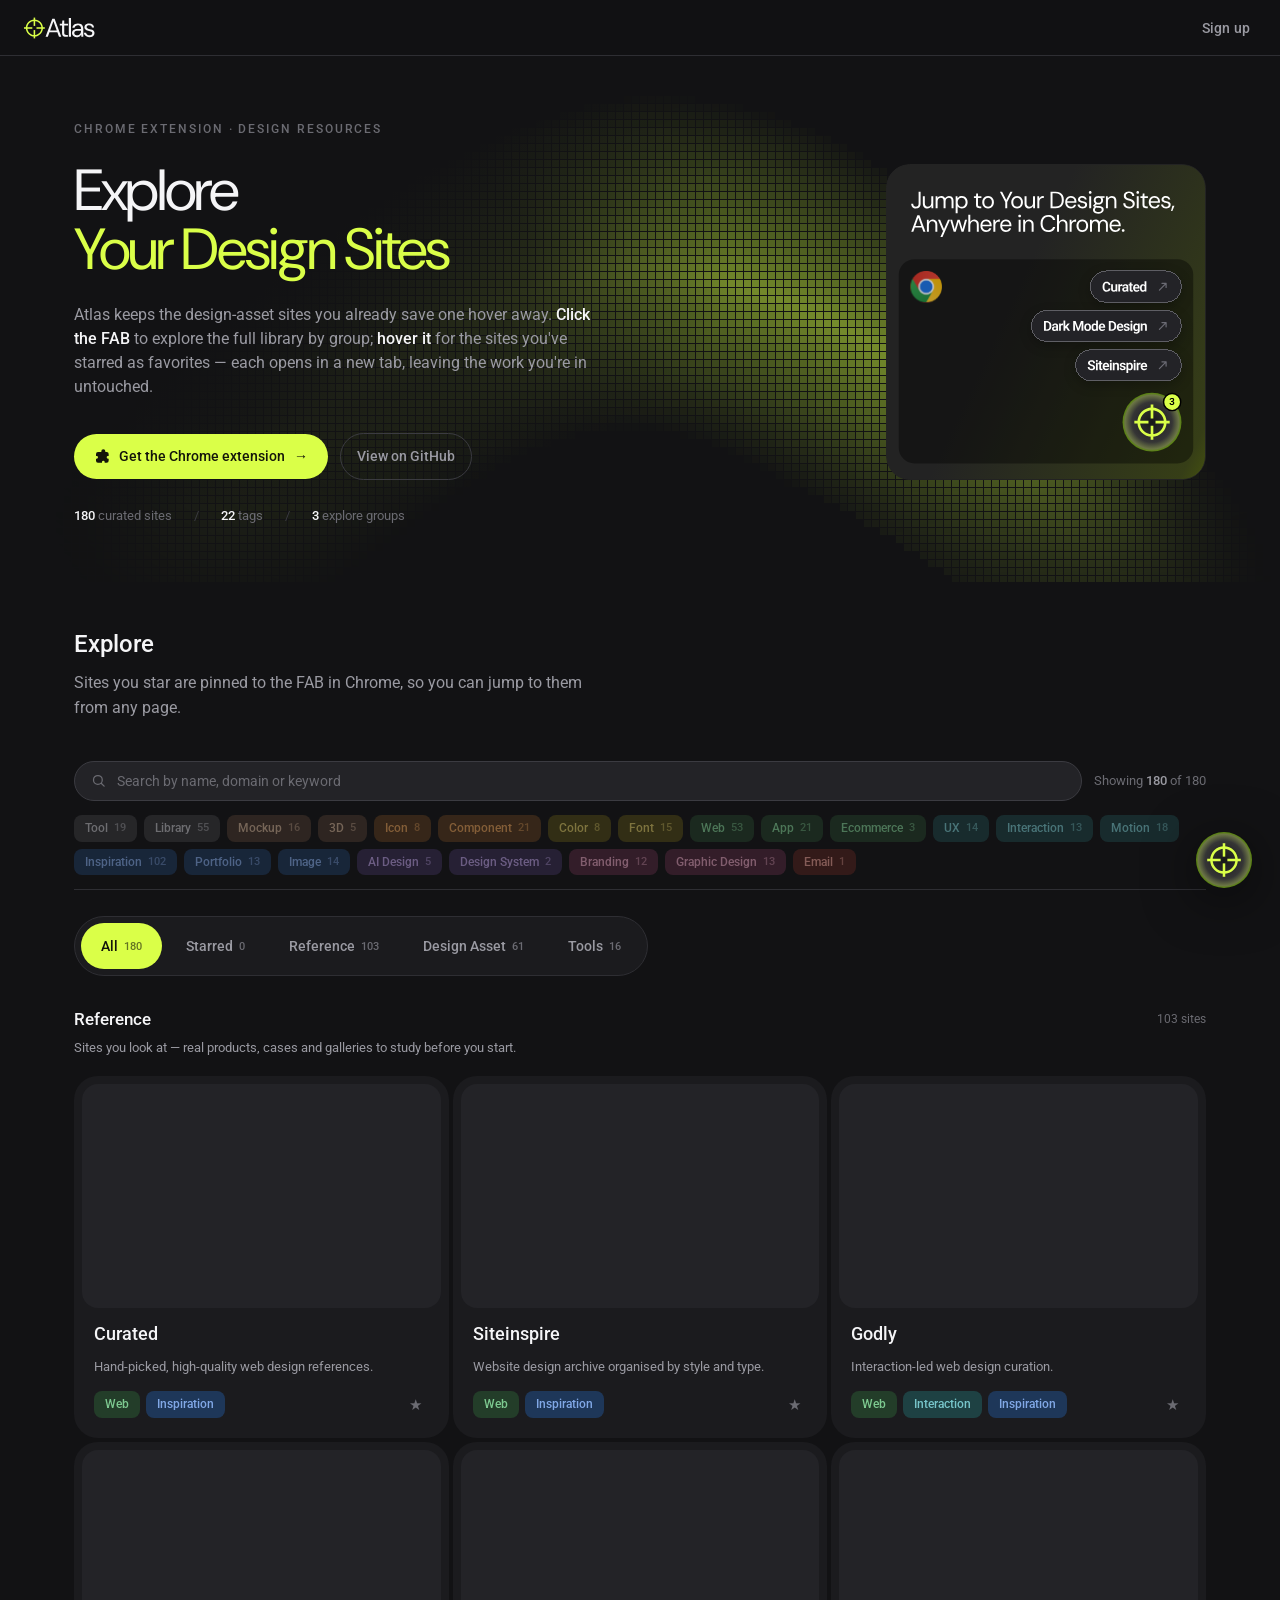
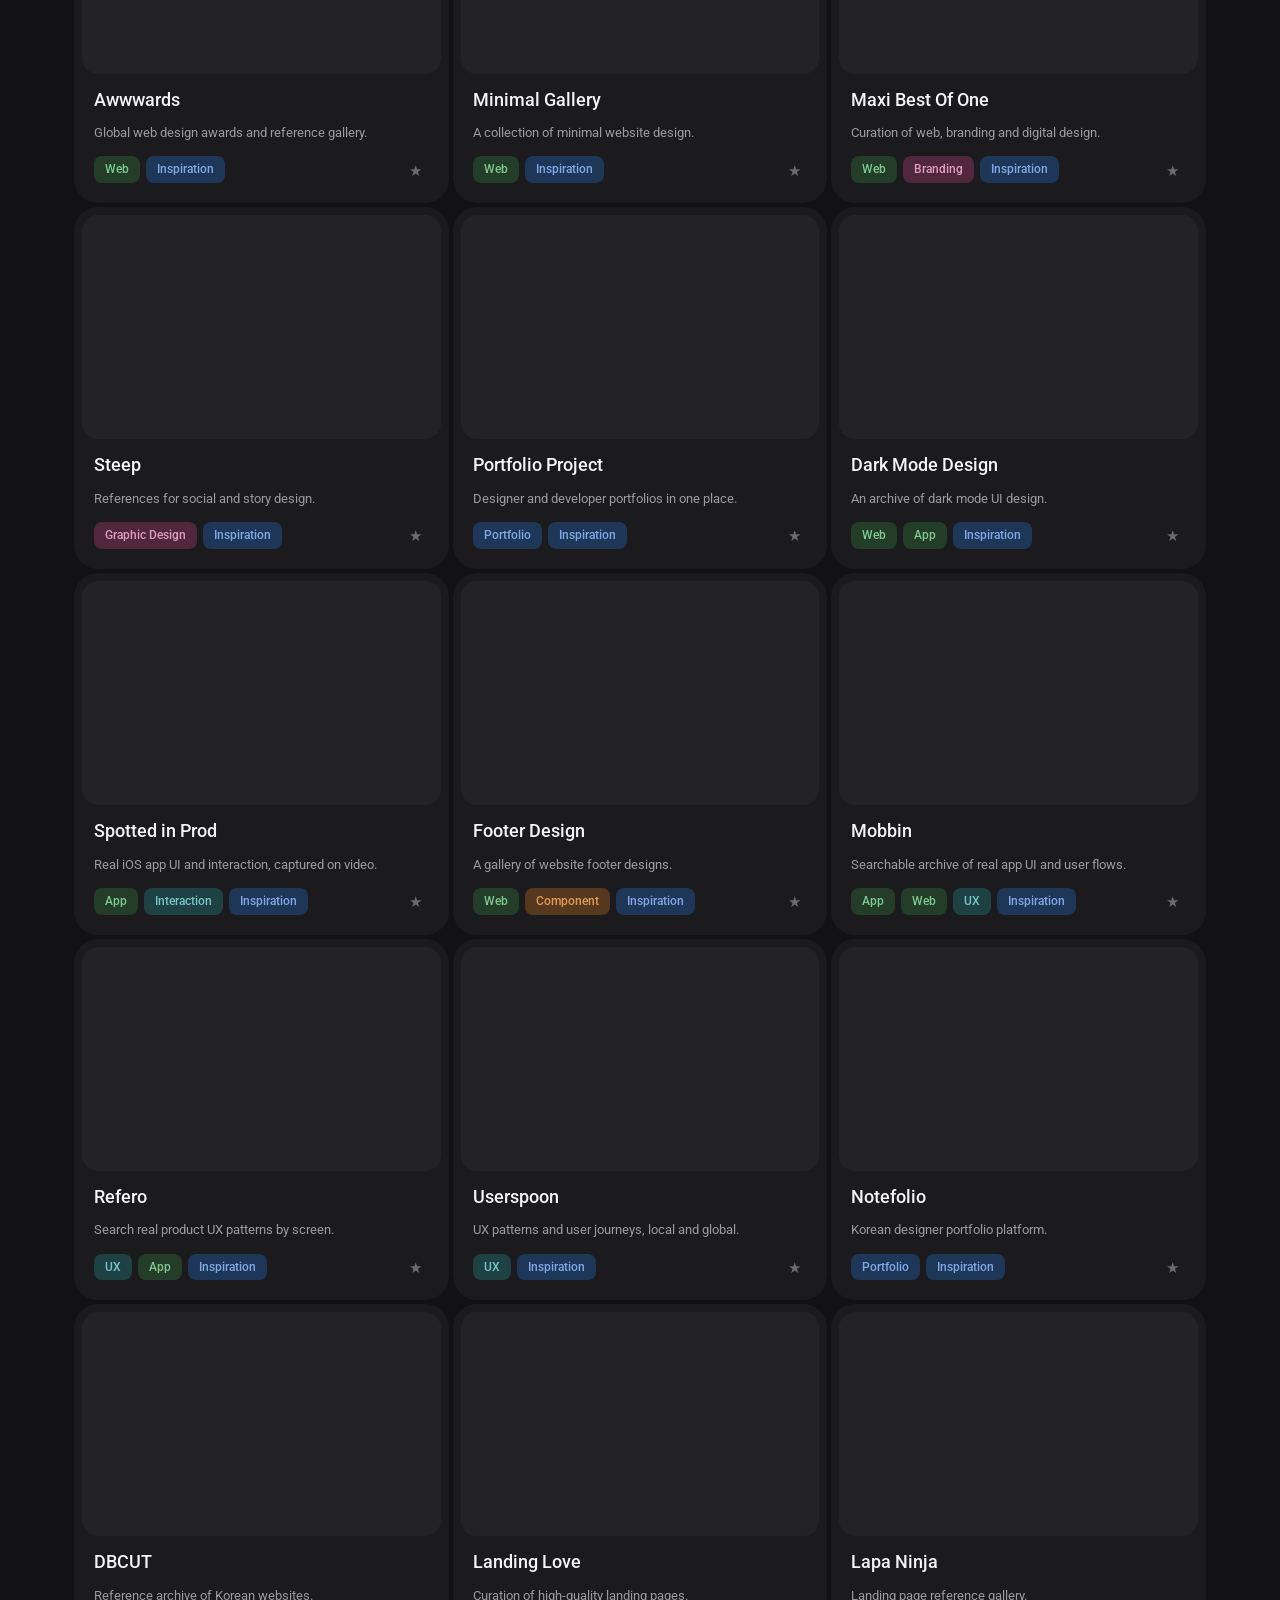
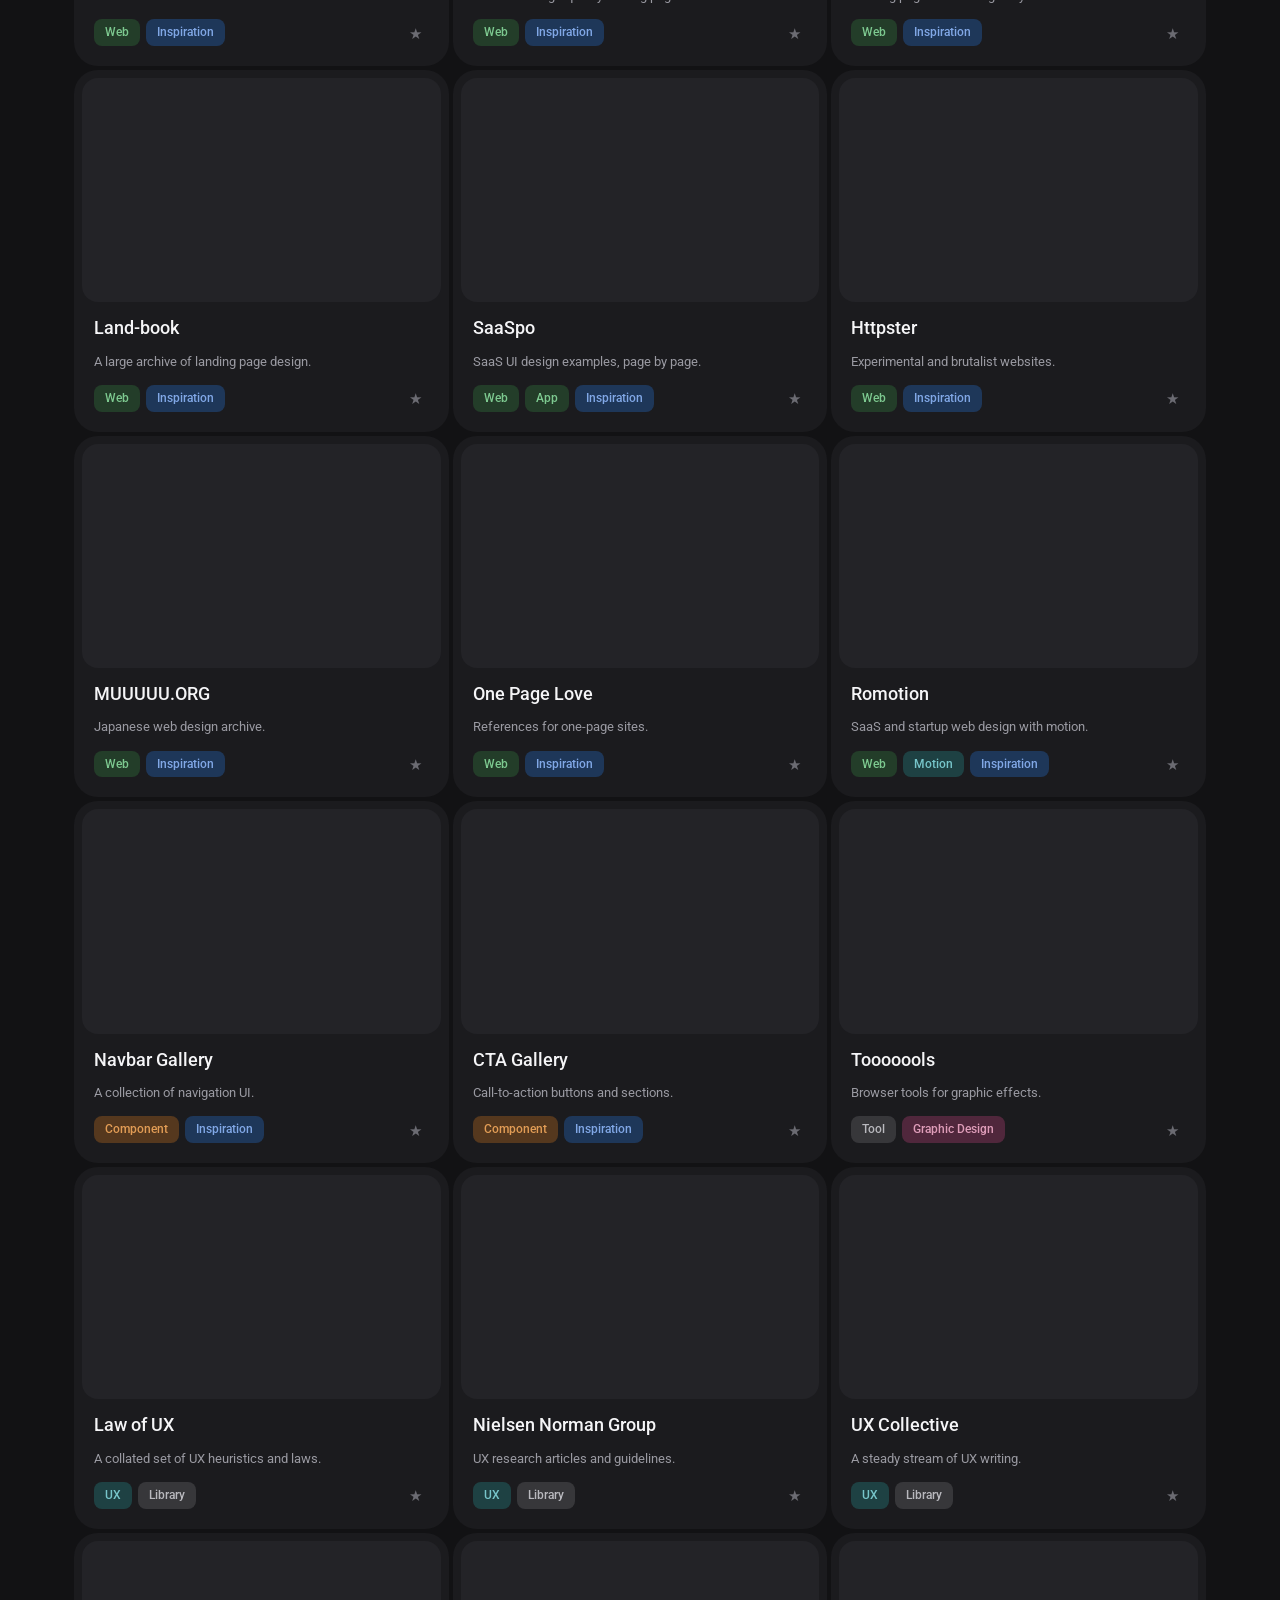
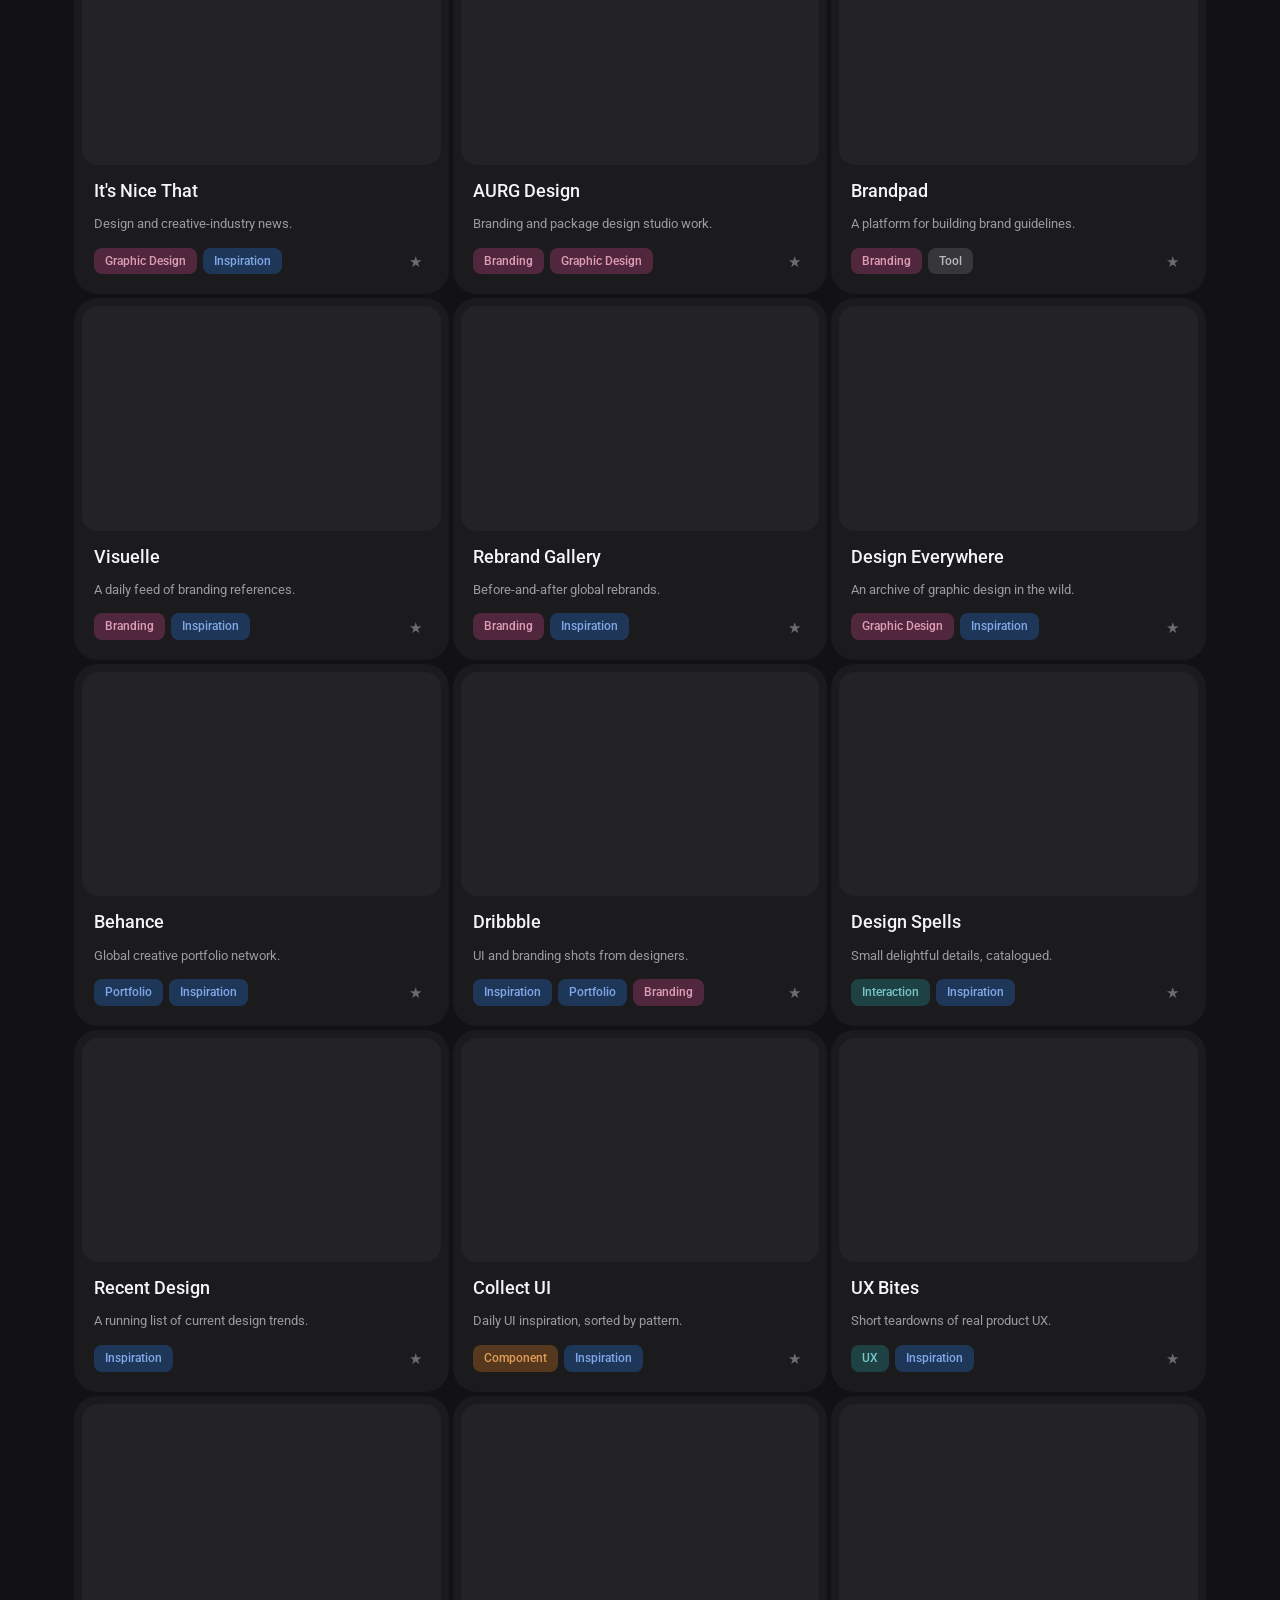
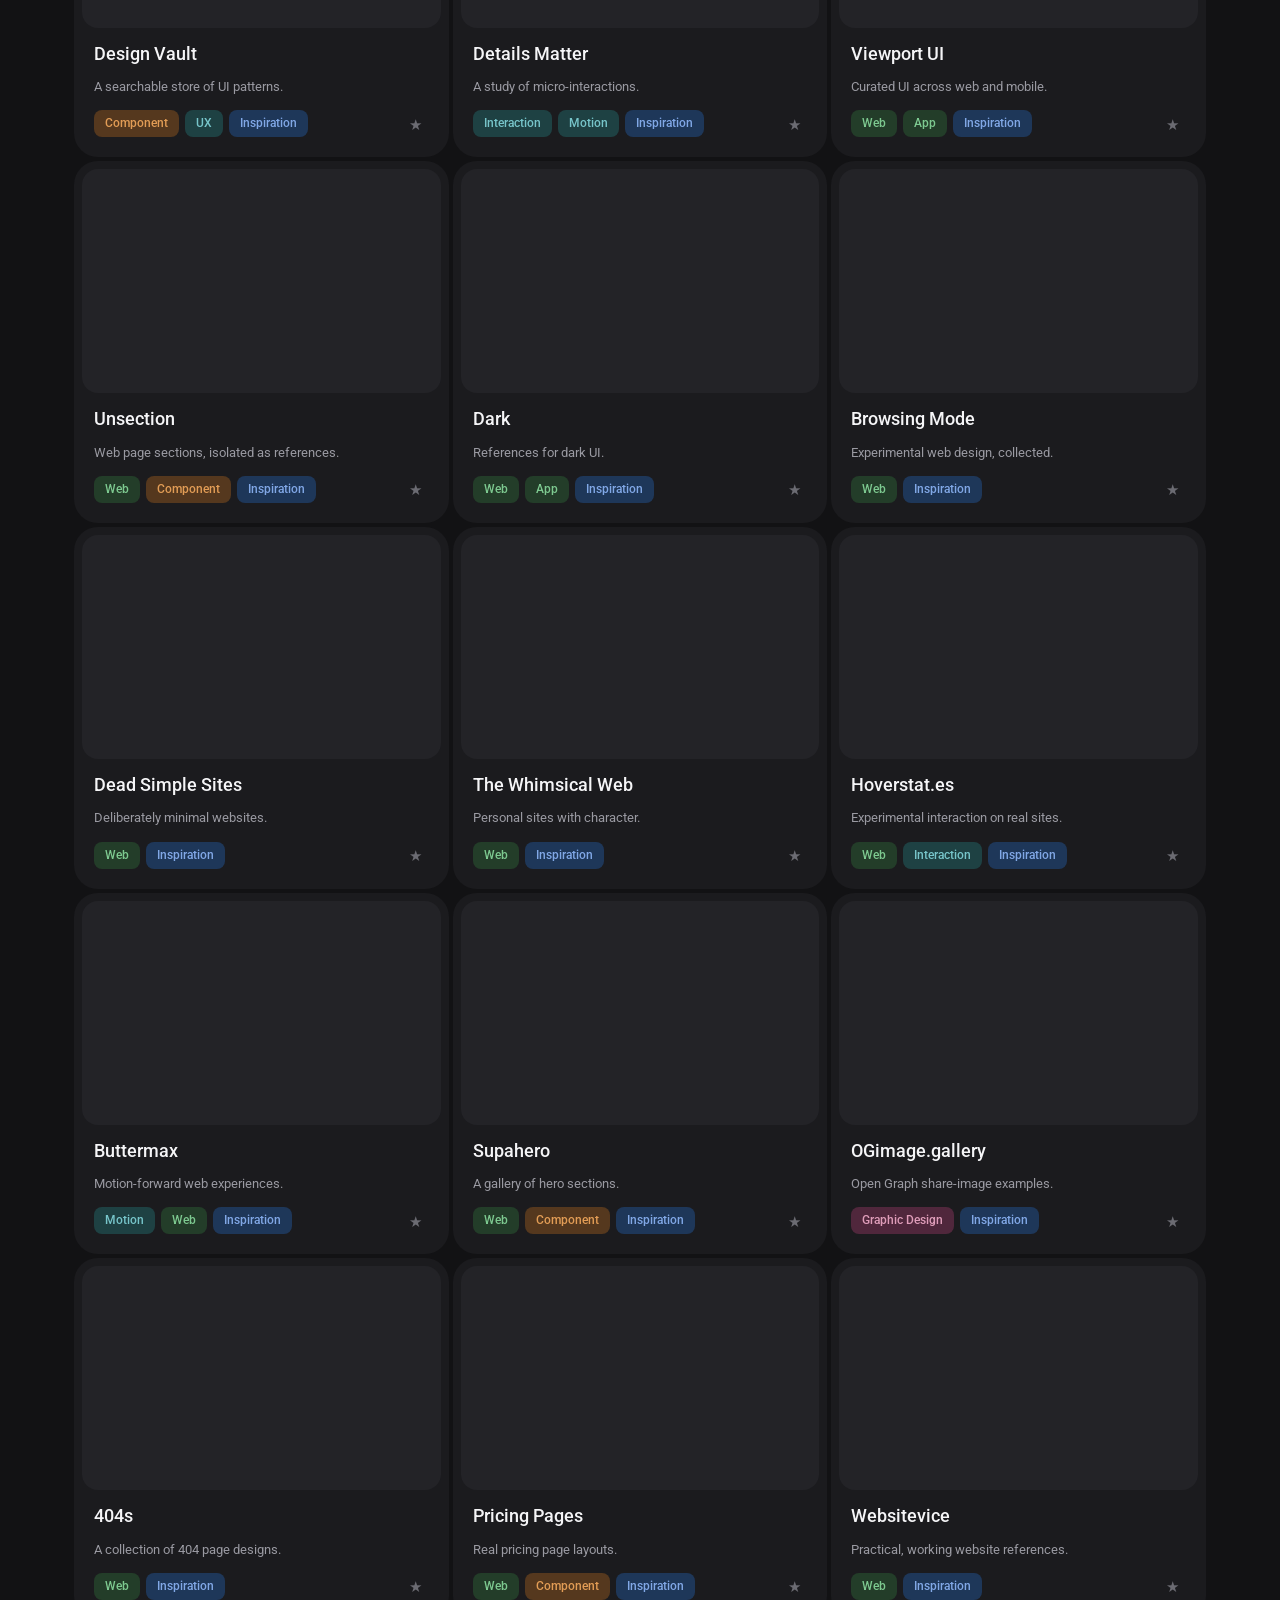
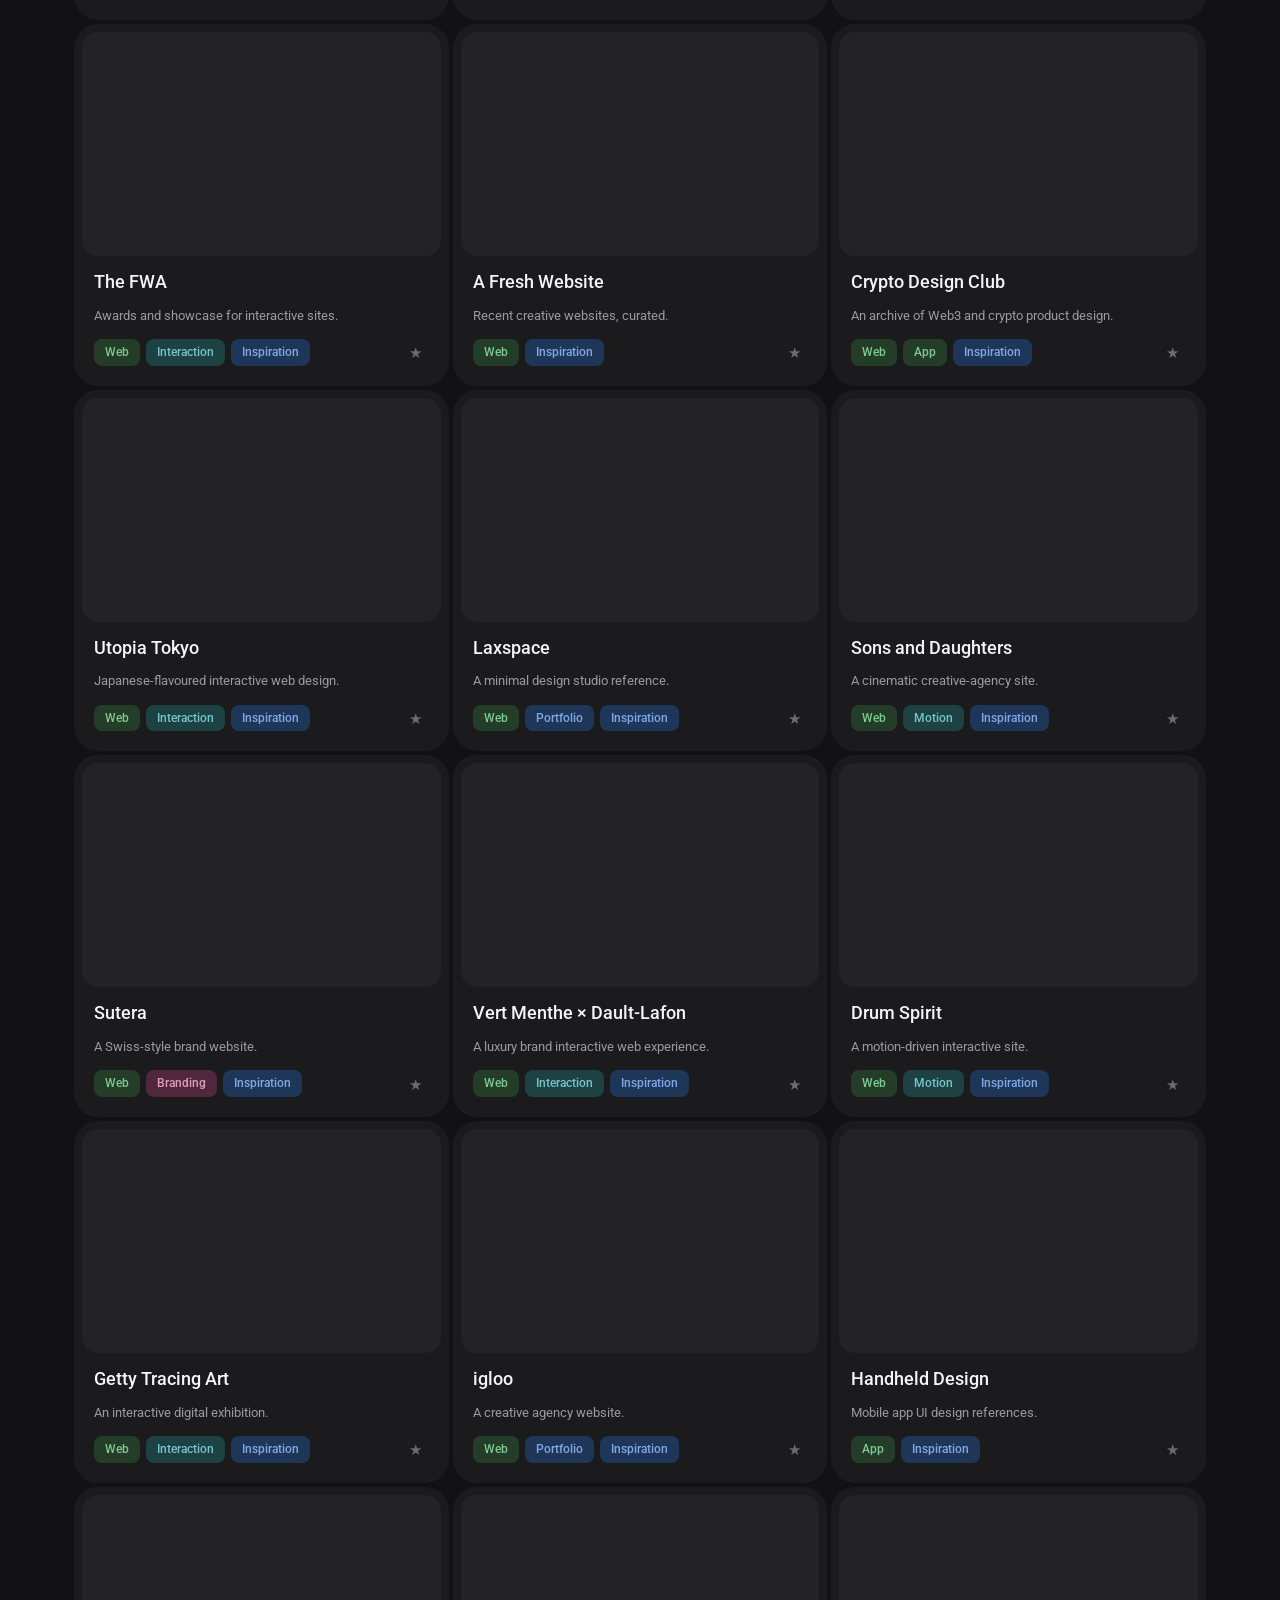
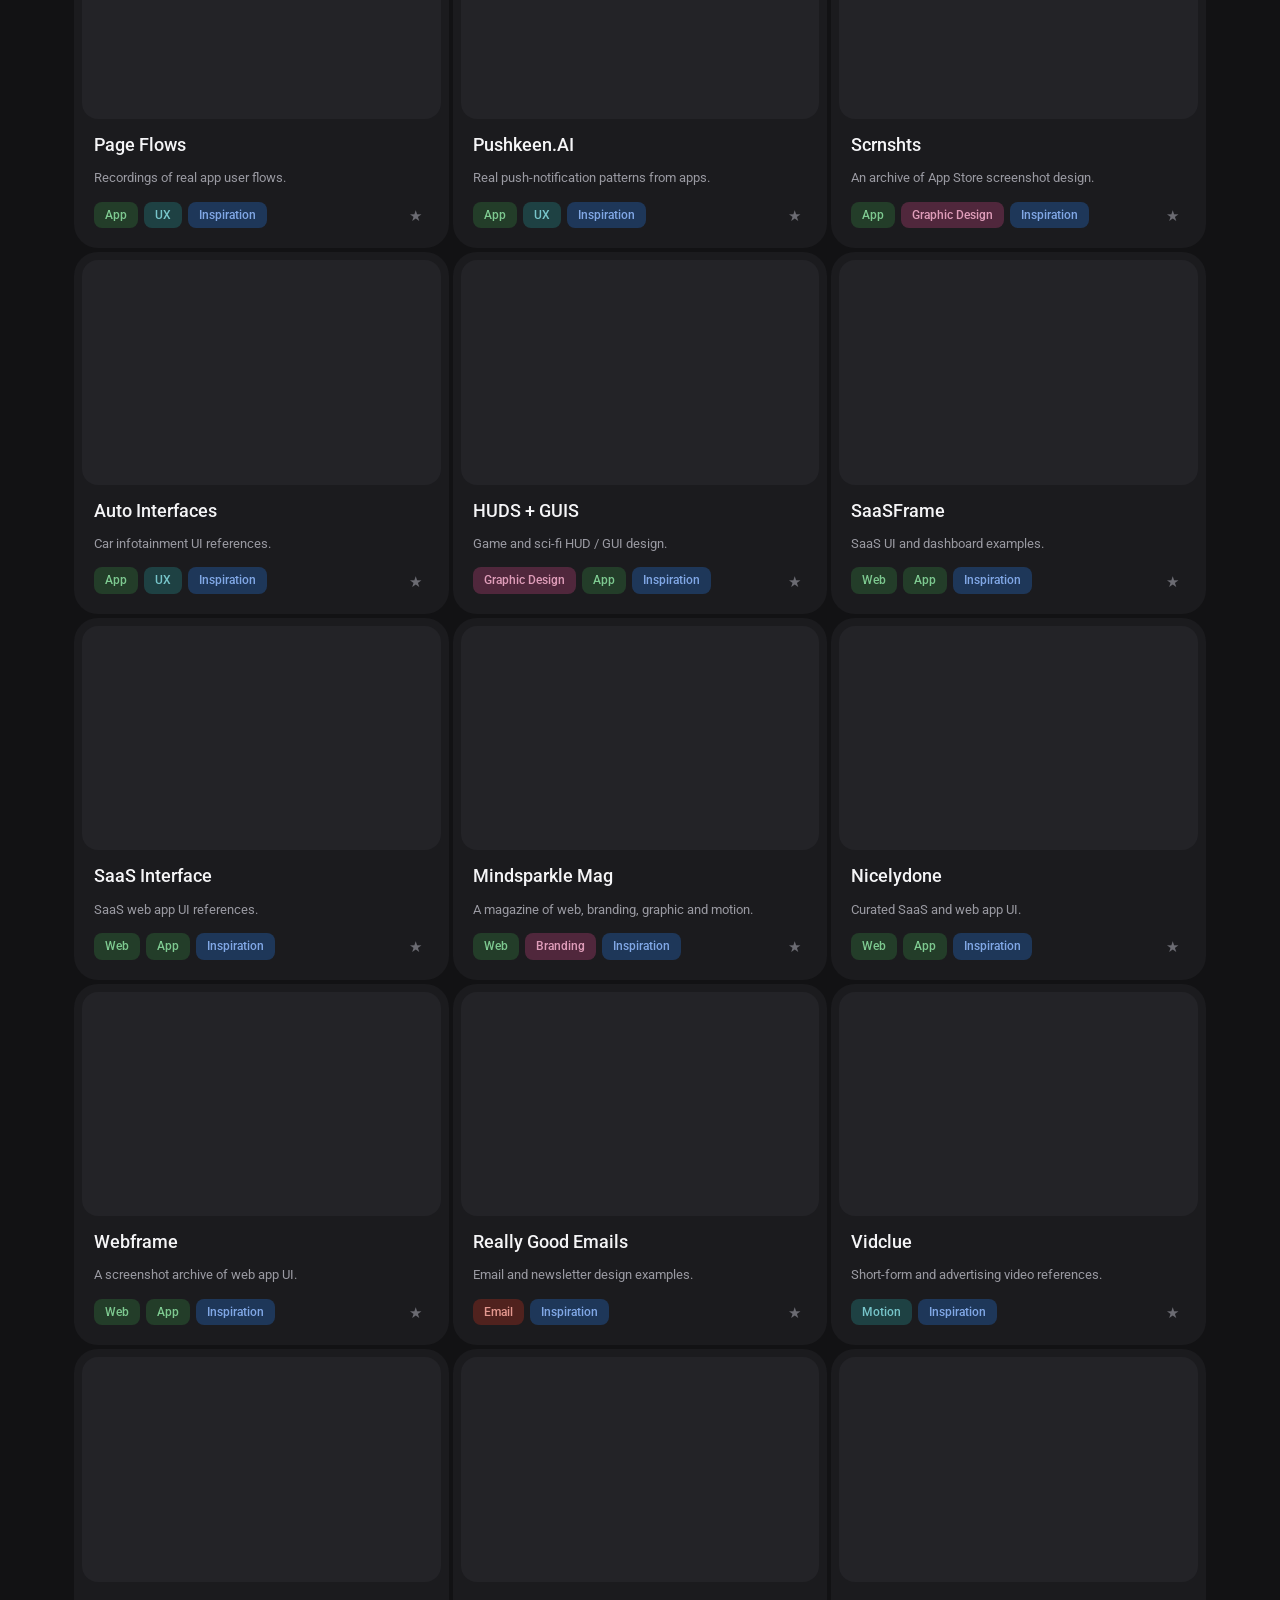
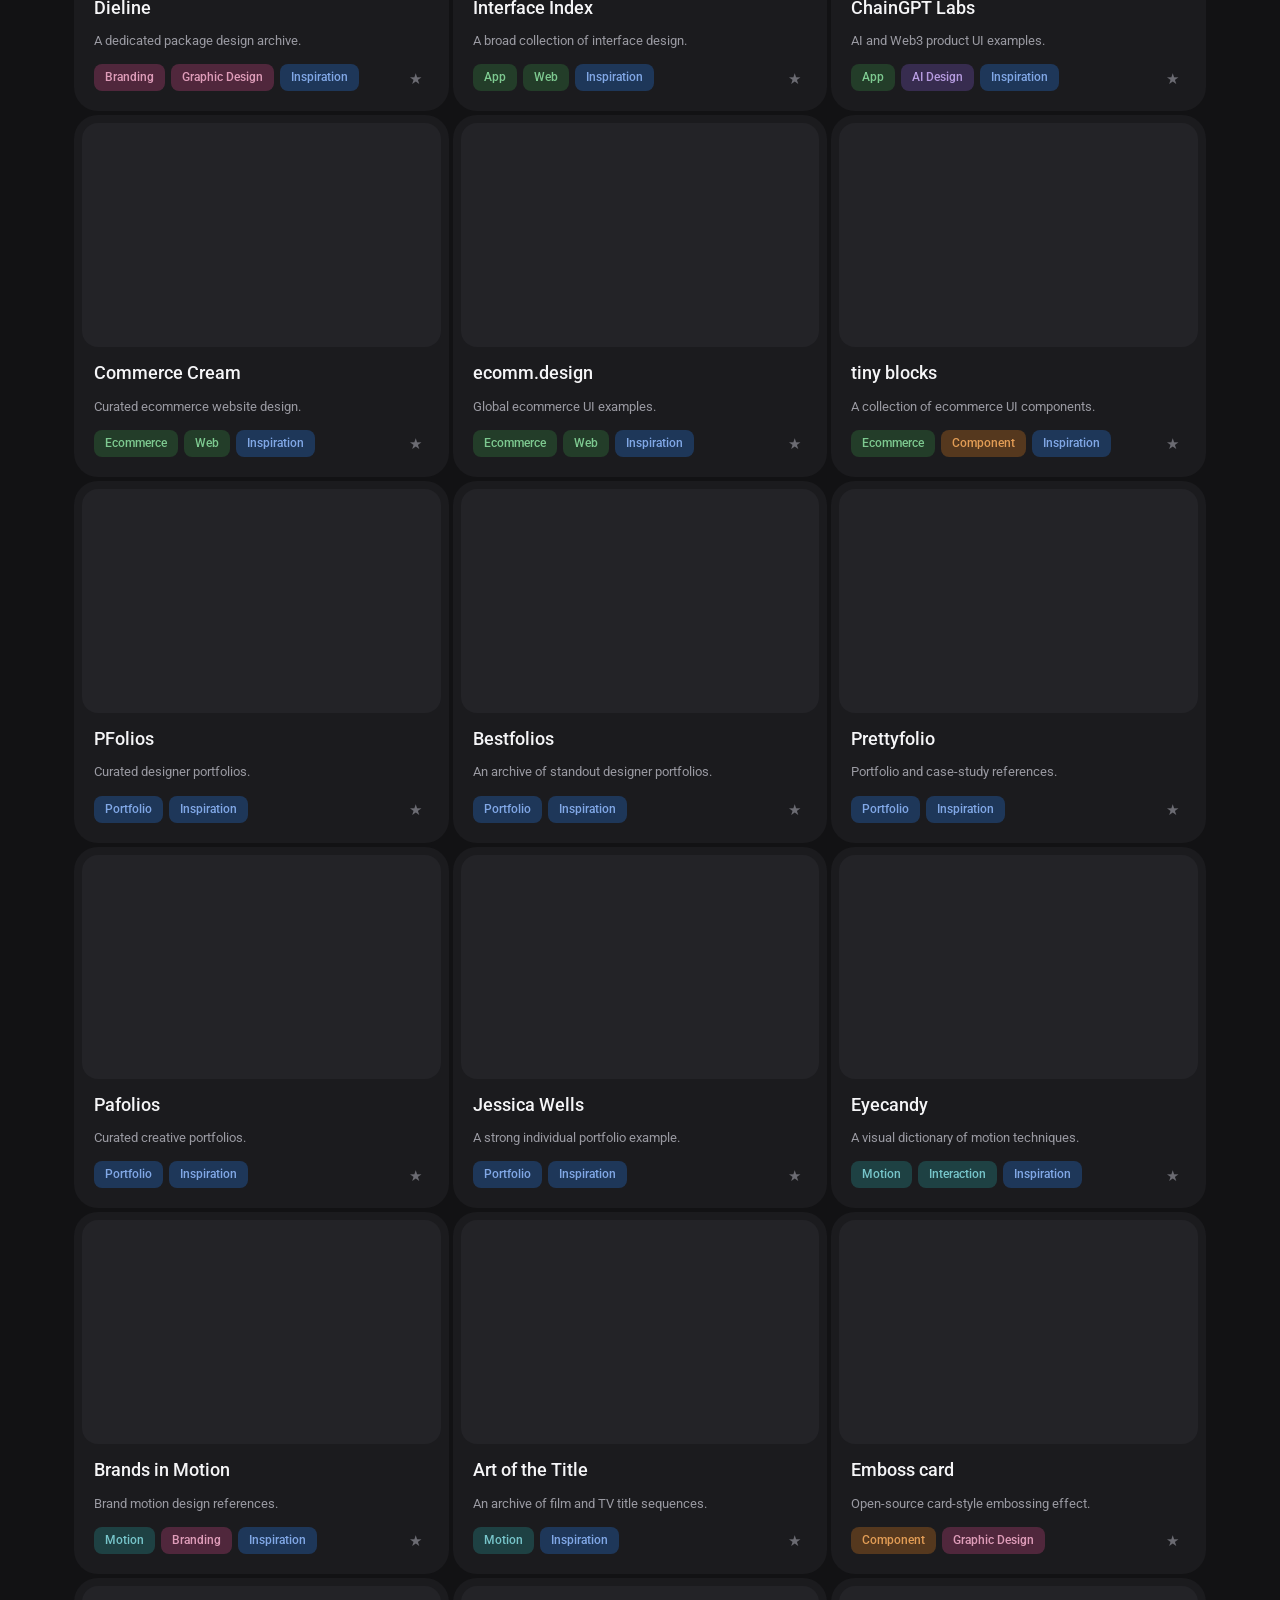
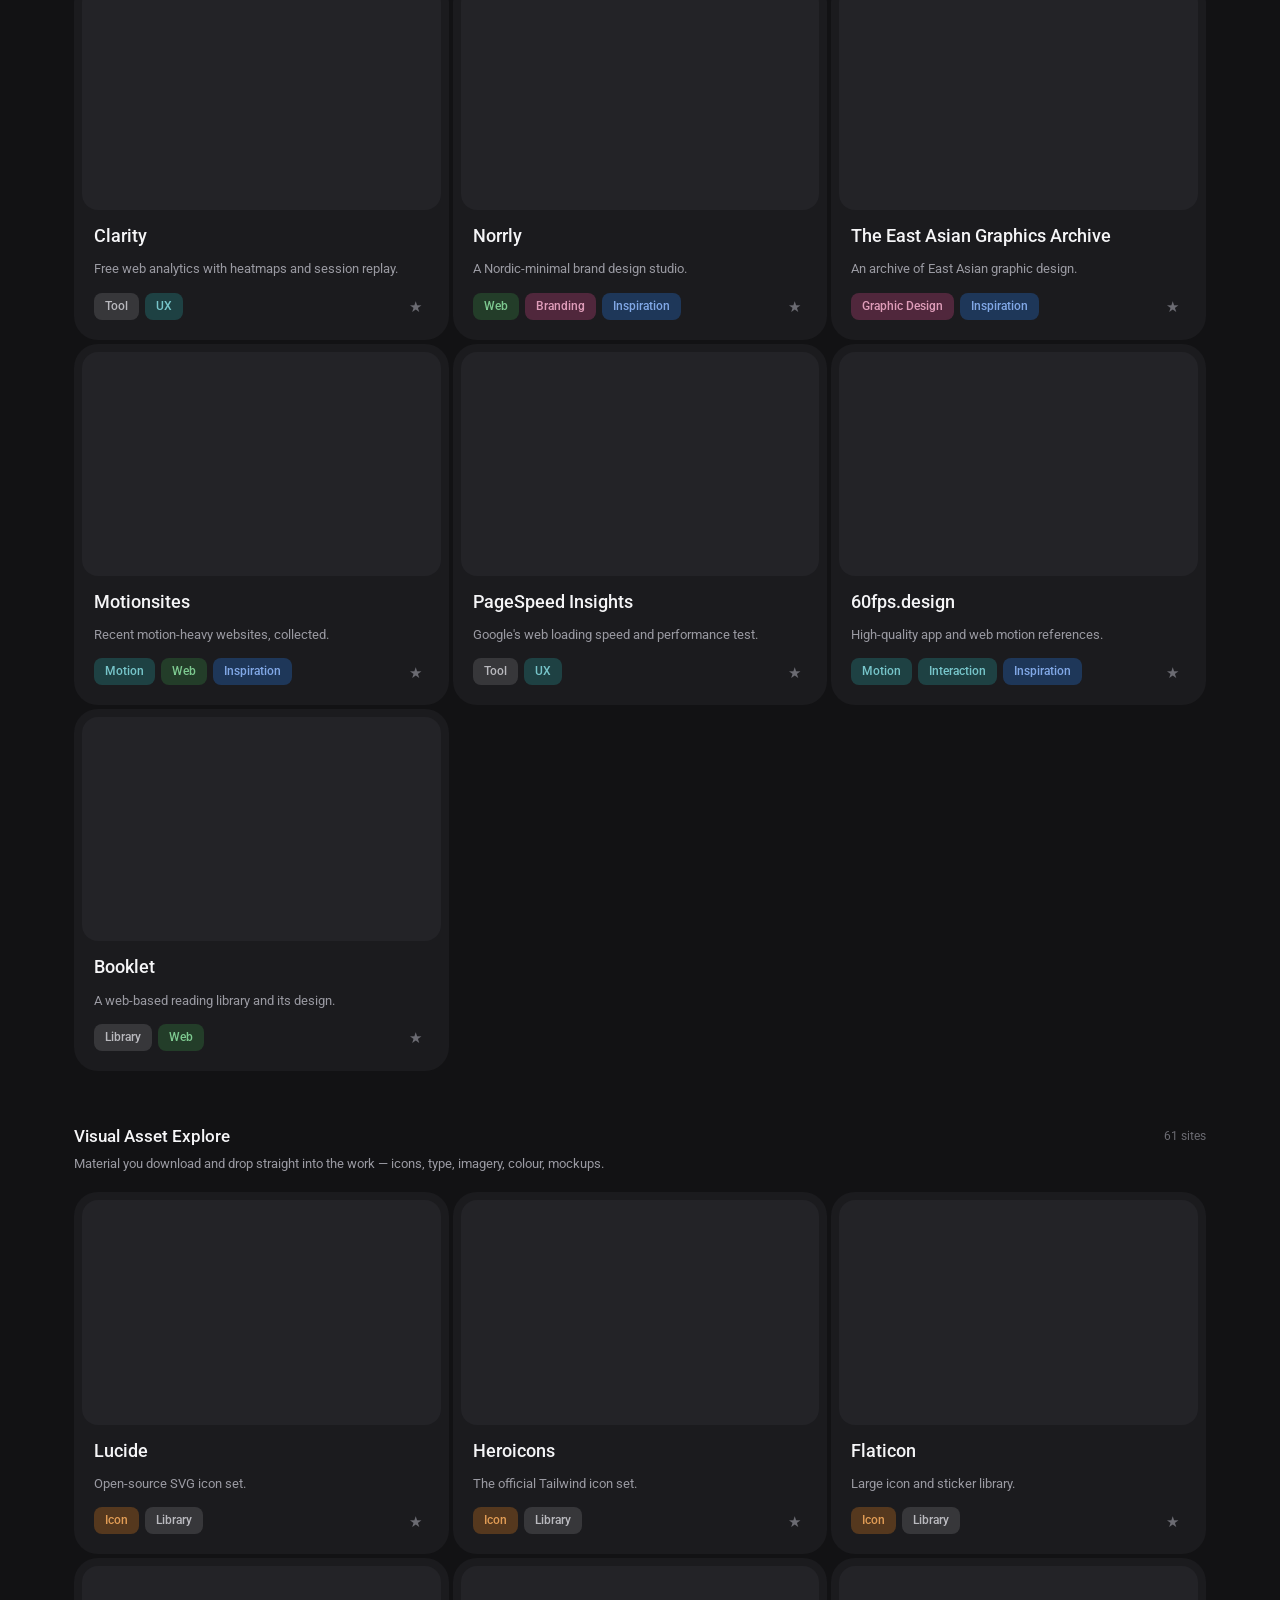
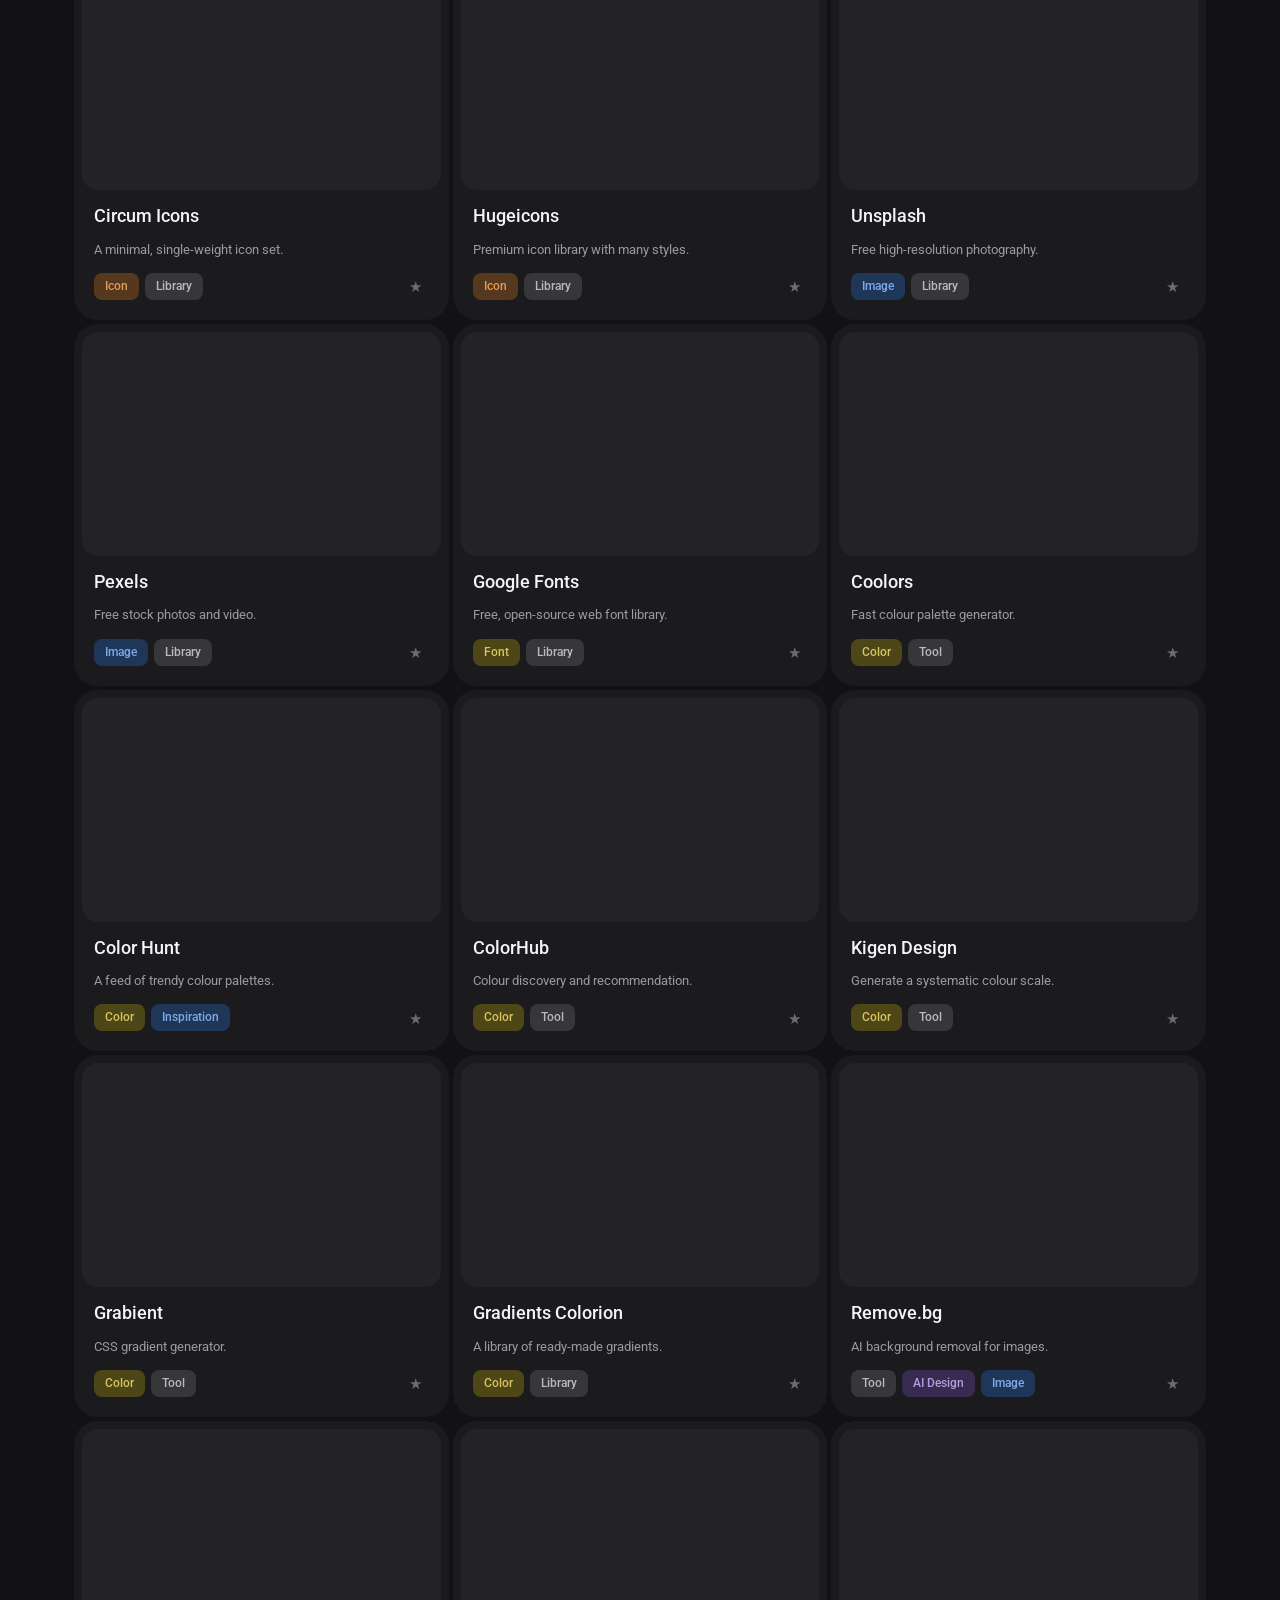
==== commit 8f13a9f4: "Inline hero animation (fix disappearing motion); FAB vertical drag - Hero background motion was refe" ====
--- a/index.html
+++ b/index.html
@@ -8,7 +8,44 @@
 <link rel="preconnect" href="https://fonts.googleapis.com" />
 <link rel="preconnect" href="https://fonts.gstatic.com" crossorigin />
 <link href="https://fonts.googleapis.com/css2?family=Roboto:wght@400;500&family=DM+Sans:opsz,wght@9..40,400;9..40,500&display=swap" rel="stylesheet" />
-<link rel="stylesheet" href="threeui-predictive-arc.css" />
+<style>
+  /* ---------- ThreeUI PredictiveArcCanvas (data-pixel variant) — inlined so it
+     never depends on an external file resolving; see threeui-predictive-arc.css
+     for the same rules as a standalone reference file. ---------- */
+  .threeui-background {
+    position: relative;
+    width: 100%;
+    height: 100%;
+    min-width: 0;
+    min-height: 0;
+    overflow: hidden;
+    isolation: isolate;
+    background: #030304;
+  }
+  .threeui-background.data-pixel-arc--light { background: #f3f6f1; }
+  .threeui-background > canvas {
+    position: absolute;
+    inset: 0;
+    display: block;
+    width: 100%;
+    height: 100%;
+  }
+  .hero-arc-bg {
+    position: absolute;
+    inset: 0;
+    z-index: 0;
+    pointer-events: none;
+    -webkit-mask-image: radial-gradient(115% 125% at 74% 42%, #000 0%, #000 22%, rgba(0, 0, 0, 0.22) 52%, transparent 76%);
+            mask-image: radial-gradient(115% 125% at 74% 42%, #000 0%, #000 22%, rgba(0, 0, 0, 0.22) 52%, transparent 76%);
+  }
+  .hero-arc-bg .threeui-background { background: transparent; }
+  @media (max-width: 860px) {
+    .hero-arc-bg {
+      -webkit-mask-image: linear-gradient(to bottom, transparent, #000 18%, #000 70%, transparent);
+              mask-image: linear-gradient(to bottom, transparent, #000 18%, #000 70%, transparent);
+    }
+  }
+</style>
 <style>
   :root {
     --bg-base: #121214;
@@ -696,9 +733,11 @@
     background: transparent;
     border-radius: 50%;
     cursor: var(--cur-link);
+    touch-action: none;
     filter: drop-shadow(0 10px 26px rgba(0, 0, 0, 0.55));
     transition: transform 0.16s ease;
   }
+  .fab-dock.is-dragging .fab { transition: none; transform: none; }
   .fab img, .fab svg { display: block; width: 56px; height: 56px; pointer-events: none; }
   .fab:hover { transform: translateY(-2px); }
   .fab:active { transform: translateY(0); }
@@ -966,7 +1005,167 @@
   </button>
 </div>
 
-<script src="threeui-predictive-arc.js"></script>
+<script>
+/*
+ * ThreeUI — PredictiveArcCanvas, "Data Pixel Arc" variant (variant="data-pixel").
+ *
+ * Ported to a framework-agnostic mount function from the registered source bundle
+ *   https://threeui.com/source-code/predictive-arc.json  (revision fa86582fc870)
+ *     - src/shaders/data-pixel-arc/dataPixelArcRenderer.ts  — Canvas 2D renderer (logic kept verbatim)
+ *     - src/shaders/data-pixel-arc/DataPixelArcCanvas.tsx    — mount harness (RAF loop +
+ *       ResizeObserver + IntersectionObserver + visibilitychange), reproduced 1:1
+ * @designcodeio/threeui is MIT licensed (Copyright Design+Code). Inlined (not <script src>)
+ * so the animation never depends on a relative file path resolving.
+ *
+ * Project customisations for the hero-section background usage:
+ *   - dark-mode palette: emerald core remapped to the Atlas primary lime #DAFF48 (218,255,72)
+ *   - dark-mode canvas composites over the hero (transparent) instead of an opaque fill
+ *   - dark-mode peak pixel alpha capped at 0.60
+ *   Arc geometry, breathing waves, edge taper, pixel grid, DPR handling and timing: unchanged.
+ */
+(function (global) {
+  "use strict";
+  var DATA_PIXEL_ARC_DEFAULTS = {
+    mode: "dark", speed: 1, pixelSize: 8, arcCenter: 0.4,
+    arcDrop: 0.9, thickness: 0.35, brightness: 1, hue: 0, saturation: 1,
+  };
+  function resolveMode(mode) {
+    if (mode === "light" || mode === 1 || mode === "1") return "light";
+    return "dark";
+  }
+  function createDataPixelArcRenderer(canvas, getOptions) {
+    var context = canvas.getContext("2d", { alpha: true });
+    if (!context) return null;
+    var width = 1, height = 1, time = 0, lightBackground = null;
+    var resize = function (nextWidth, nextHeight) {
+      width = Math.max(1, nextWidth);
+      height = Math.max(1, nextHeight);
+      var pixelRatio = Math.min(window.devicePixelRatio || 1, 2);
+      canvas.width = Math.round(width * pixelRatio);
+      canvas.height = Math.round(height * pixelRatio);
+      context.setTransform(pixelRatio, 0, 0, pixelRatio, 0, 0);
+      lightBackground = context.createLinearGradient(0, 0, 0, height);
+      lightBackground.addColorStop(0, "#f8faf6");
+      lightBackground.addColorStop(0.58, "#f3f6f1");
+      lightBackground.addColorStop(1, "#edf1ec");
+    };
+    var render = function () {
+      var options = getOptions();
+      var isLight = resolveMode(options.mode) === "light";
+      if (isLight && lightBackground) {
+        context.fillStyle = lightBackground;
+        context.fillRect(0, 0, width, height);
+      } else {
+        context.clearRect(0, 0, width, height);
+      }
+      var cols = Math.ceil(width / options.pixelSize);
+      var rows = Math.ceil(height / options.pixelSize);
+      var arcCenterY = height * options.arcCenter;
+      var arcDrop = height * options.arcDrop;
+      var thickness = height * options.thickness;
+      for (var x = 0; x < cols; x += 1) {
+        for (var y = 0; y < rows; y += 1) {
+          var px = x * options.pixelSize;
+          var py = y * options.pixelSize;
+          var nx = (px / width) * 2 - 1;
+          var curveY = arcCenterY + Math.pow(Math.abs(nx), 1.8) * arcDrop;
+          var intensity = Math.max(0, 1 - Math.abs(py - curveY) / thickness);
+          if (intensity <= 0.01) continue;
+          var wave1 = Math.sin(nx * 4 - time * 1.5) * 0.1;
+          var wave2 = Math.cos(py * 0.01 + time) * 0.1;
+          intensity = Math.max(0, Math.min(1, intensity + wave1 + wave2));
+          intensity *= Math.max(0, 1 - Math.pow(Math.abs(nx), 2.5));
+          if (intensity <= 0.02) continue;
+          var coreStrength = Math.pow(intensity, 3);
+          var r, g, b;
+          if (isLight) {
+            var pigment = Math.pow(intensity, 0.78);
+            var inkStrength = Math.max(0.45, Math.min(1.35, options.brightness));
+            var paper = [238, 242, 237];
+            var ink = [
+              192 - 172 * pigment - 10 * coreStrength,
+              204 - 88 * pigment + 18 * coreStrength,
+              193 - 132 * pigment + 4 * coreStrength,
+            ];
+            r = Math.max(0, Math.min(255, Math.round(paper[0] + (ink[0] - paper[0]) * inkStrength)));
+            g = Math.max(0, Math.min(255, Math.round(paper[1] + (ink[1] - paper[1]) * inkStrength)));
+            b = Math.max(0, Math.min(255, Math.round(paper[2] + (ink[2] - paper[2]) * inkStrength)));
+          } else {
+            r = Math.floor((196 + 22 * coreStrength) * options.brightness);
+            g = Math.floor((246 + 9 * coreStrength) * options.brightness);
+            b = Math.floor((58 + 14 * coreStrength) * options.brightness);
+          }
+          context.fillStyle = "rgb(" + r + ", " + g + ", " + b + ")";
+          context.globalAlpha = isLight
+            ? Math.min(1, 0.22 + Math.pow(intensity, 0.68) * 0.78)
+            : intensity * 0.6;
+          context.fillRect(px, py, options.pixelSize - 1, options.pixelSize - 1);
+        }
+      }
+      context.globalAlpha = 1;
+      time += 0.02 * options.speed;
+    };
+    return { resize: resize, render: render };
+  }
+  function mountDataPixelArcCanvas(host, props) {
+    if (!host) return function () {};
+    var options = Object.assign({}, DATA_PIXEL_ARC_DEFAULTS, props || {});
+    var optionsRef = { current: options };
+    var mode = resolveMode(options.mode);
+    host.classList.add("threeui-background", "data-pixel-arc", "data-pixel-arc--" + mode);
+    host.setAttribute("data-mode", mode);
+    var canvas = document.createElement("canvas");
+    canvas.style.filter = "hue-rotate(" + options.hue + "deg) saturate(" + options.saturation + ")";
+    host.appendChild(canvas);
+    var renderer = createDataPixelArcRenderer(canvas, function () { return optionsRef.current; });
+    if (!renderer) return function () {};
+    var frame = 0, visible = true;
+    var reduceMotion = typeof window.matchMedia === "function" &&
+      window.matchMedia("(prefers-reduced-motion: reduce)").matches;
+    var resize = function () {
+      var bounds = host.getBoundingClientRect();
+      renderer.resize(bounds.width, bounds.height);
+      renderer.render();
+    };
+    var tick = function () {
+      renderer.render();
+      frame = visible && !document.hidden ? requestAnimationFrame(tick) : 0;
+    };
+    var start = function () {
+      if (!frame && !reduceMotion && visible && !document.hidden) frame = requestAnimationFrame(tick);
+    };
+    var stop = function () {
+      if (frame) { cancelAnimationFrame(frame); frame = 0; }
+    };
+    var observer = new ResizeObserver(resize);
+    var intersection = new IntersectionObserver(function (entries) {
+      var entry = entries[0];
+      visible = entry ? entry.isIntersecting : true;
+      if (visible) start(); else stop();
+    });
+    var visibility = function () {
+      if (document.hidden) stop(); else start();
+    };
+    observer.observe(host);
+    intersection.observe(host);
+    document.addEventListener("visibilitychange", visibility);
+    resize();
+    start();
+    return function destroy() {
+      stop();
+      observer.disconnect();
+      intersection.disconnect();
+      document.removeEventListener("visibilitychange", visibility);
+      if (canvas.parentNode) canvas.parentNode.removeChild(canvas);
+    };
+  }
+  global.ThreeUIDataPixelArc = {
+    mount: mountDataPixelArcCanvas,
+    createRenderer: createDataPixelArcRenderer,
+    DEFAULTS: DATA_PIXEL_ARC_DEFAULTS,
+  };
+})(typeof window !== "undefined" ? window : this);
+</script>
 <script>
   // Hero background — ThreeUI PredictiveArcCanvas, "data-pixel" variant
   (function () {
@@ -1566,8 +1765,65 @@
     apply();
   }
 
+  // ----- FAB vertical drag — stays pinned to the right edge, moves up/down only -----
+  (function () {
+    const dock = document.getElementById("fabDock");
+    const fabBtn = document.getElementById("fab");
+    if (!dock || !fabBtn) return;
+    const MARGIN = 12;
+    let dragging = false, moved = false, startY = 0, startBottom = 28, pointerId = null;
+    window.__fabSuppressClick = false;
+
+    function clampBottom(v) {
+      const h = dock.getBoundingClientRect().height || 56;
+      const max = Math.max(MARGIN, window.innerHeight - h - MARGIN);
+      return Math.min(Math.max(v, MARGIN), max);
+    }
+    function currentBottom() {
+      const n = parseFloat(getComputedStyle(dock).bottom);
+      return isNaN(n) ? 28 : n;
+    }
+
+    fabBtn.addEventListener("pointerdown", e => {
+      if (e.button !== 0) return;
+      dragging = true;
+      moved = false;
+      startY = e.clientY;
+      startBottom = currentBottom();
+      pointerId = e.pointerId;
+      try { fabBtn.setPointerCapture(pointerId); } catch (err) { /* ignore */ }
+      dock.classList.add("is-dragging");
+    });
+    fabBtn.addEventListener("pointermove", e => {
+      if (!dragging) return;
+      const dy = e.clientY - startY;
+      if (Math.abs(dy) > 3) moved = true;
+      dock.style.bottom = clampBottom(startBottom - dy) + "px";
+    });
+    function endDrag() {
+      if (!dragging) return;
+      dragging = false;
+      dock.classList.remove("is-dragging");
+      if (moved) {
+        window.__fabSuppressClick = true;
+        try { localStorage.setItem("atlas.fabBottom", dock.style.bottom.replace("px", "")); } catch (err) { /* ignore */ }
+      }
+    }
+    fabBtn.addEventListener("pointerup", endDrag);
+    fabBtn.addEventListener("pointercancel", endDrag);
+    window.addEventListener("resize", () => {
+      dock.style.bottom = clampBottom(currentBottom()) + "px";
+    });
+
+    try {
+      const saved = localStorage.getItem("atlas.fabBottom");
+      if (saved !== null) dock.style.bottom = clampBottom(parseFloat(saved)) + "px";
+    } catch (err) { /* ignore */ }
+  })();
+
   // FAB click → jump to the Explore groups (planning doc §8: click = explore)
   document.getElementById("fab").addEventListener("click", () => {
+    if (window.__fabSuppressClick) { window.__fabSuppressClick = false; return; }
     document.getElementById("explore").scrollIntoView({ behavior: "smooth", block: "start" });
   });
 
